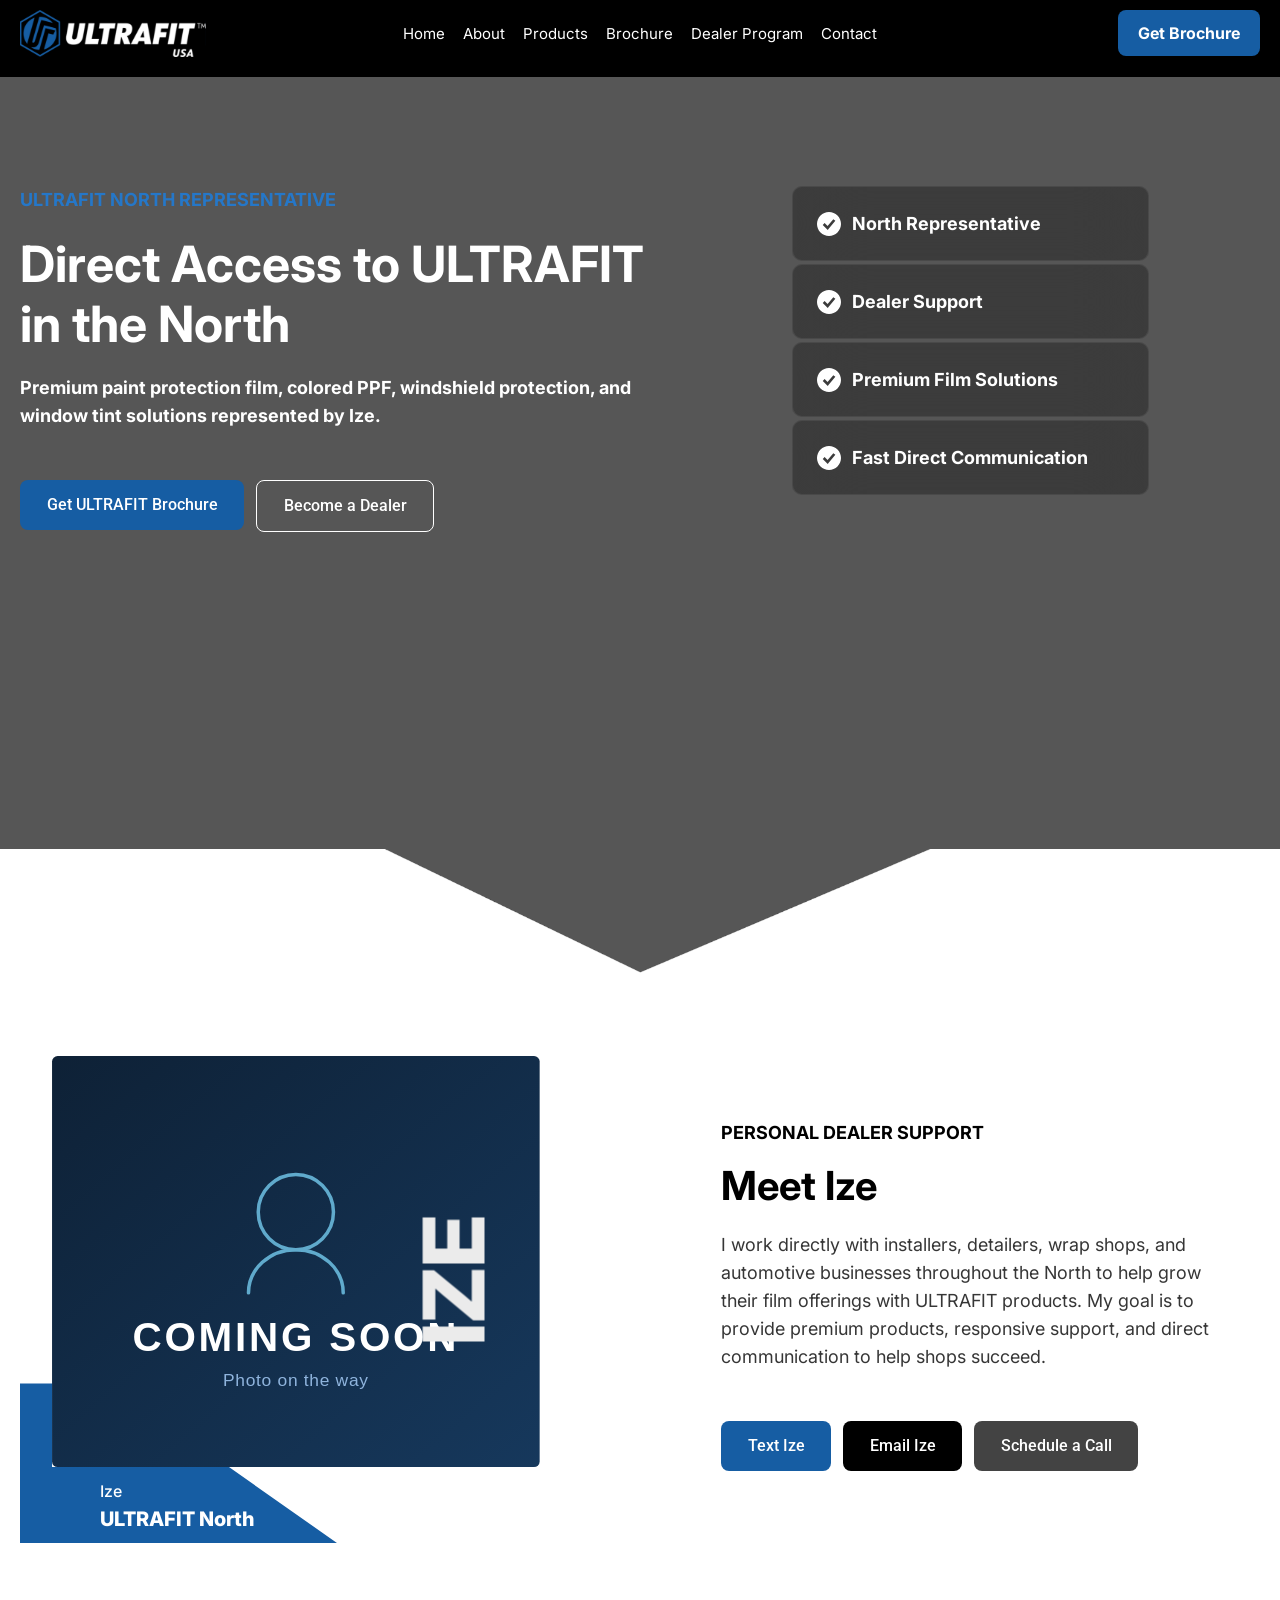
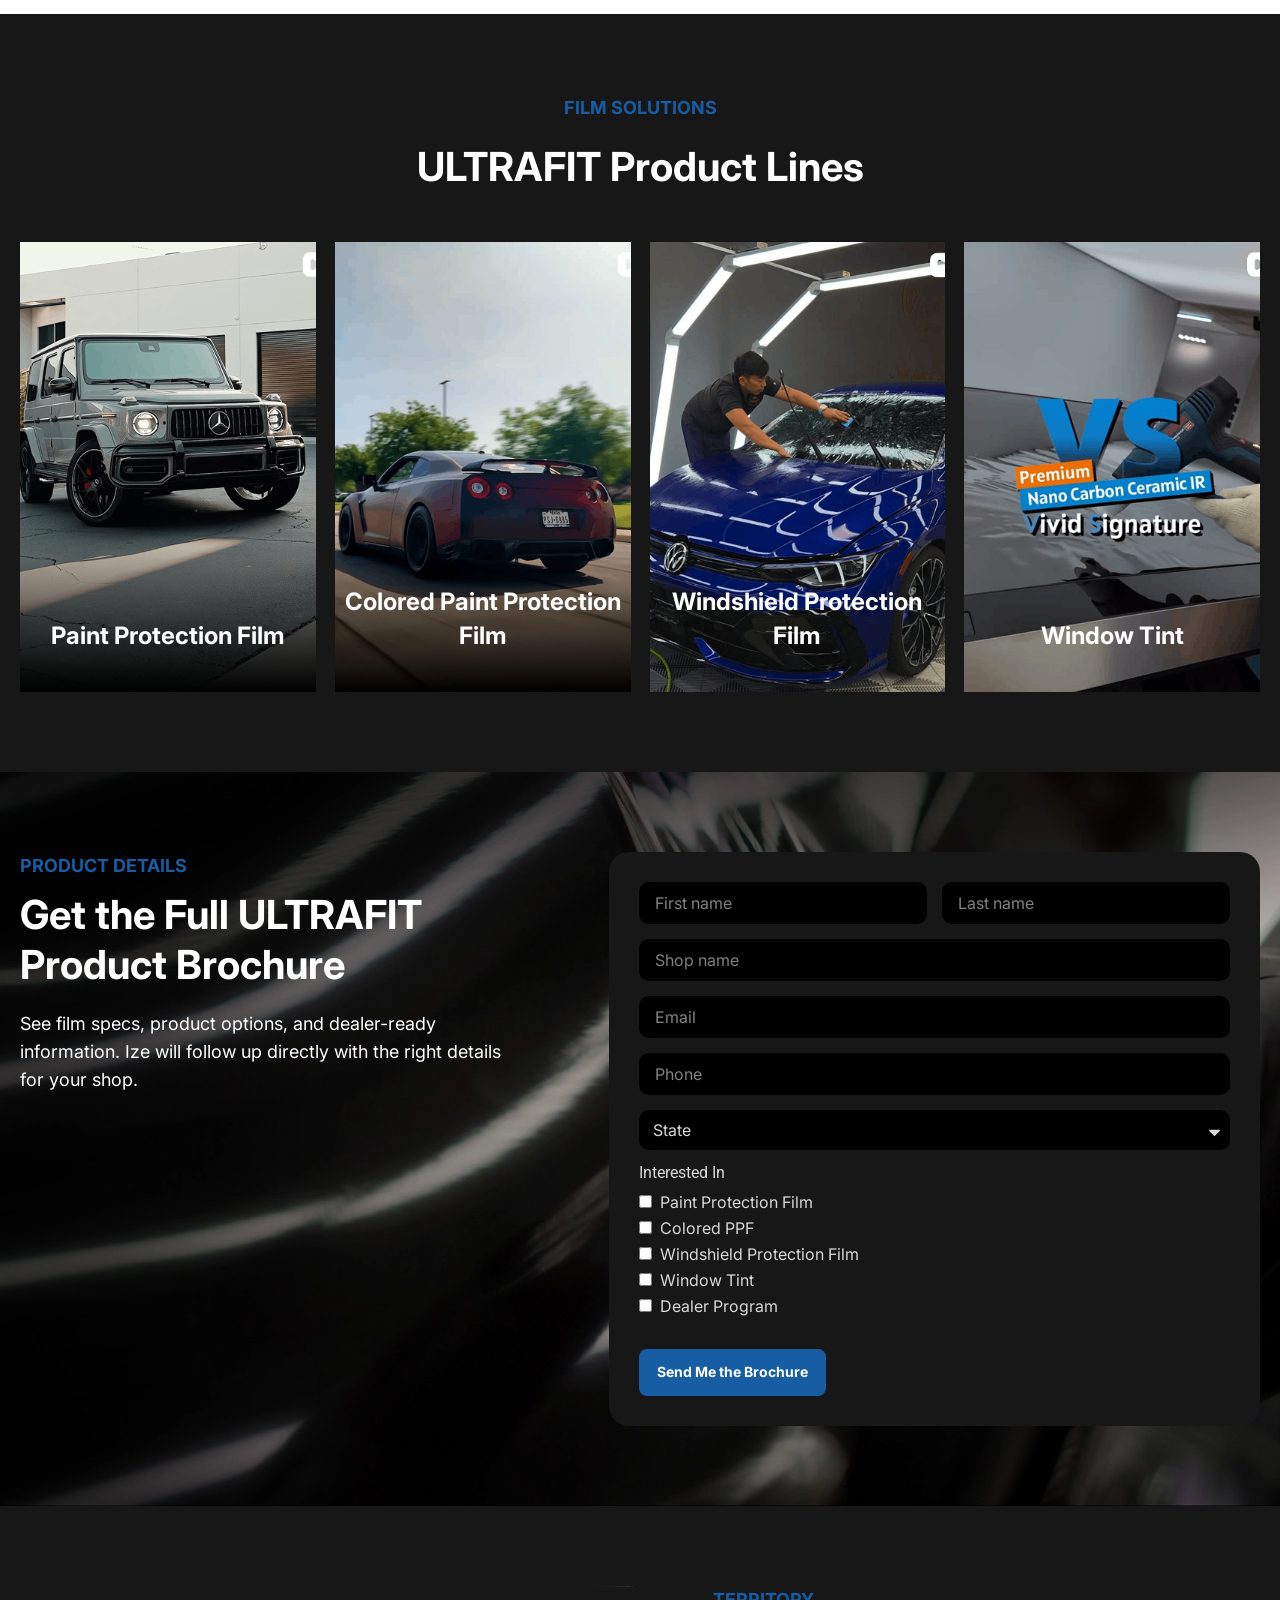
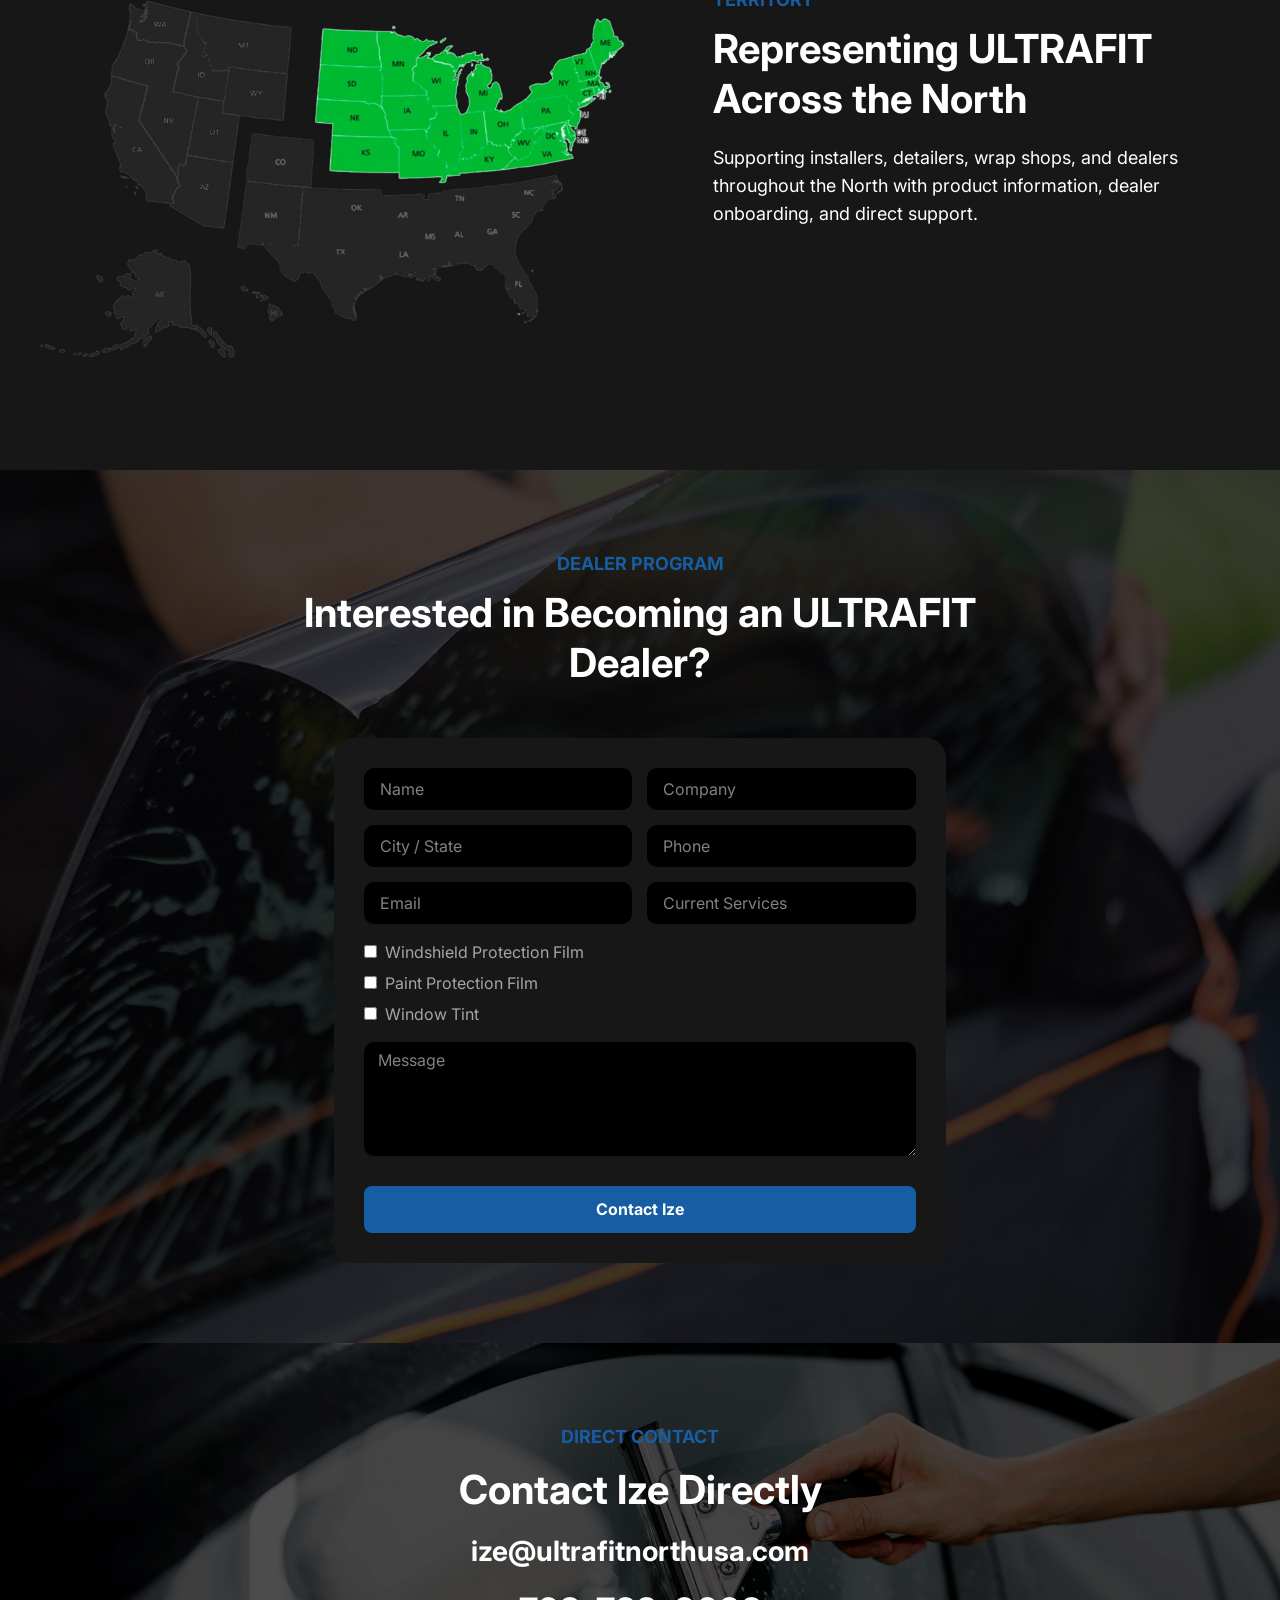
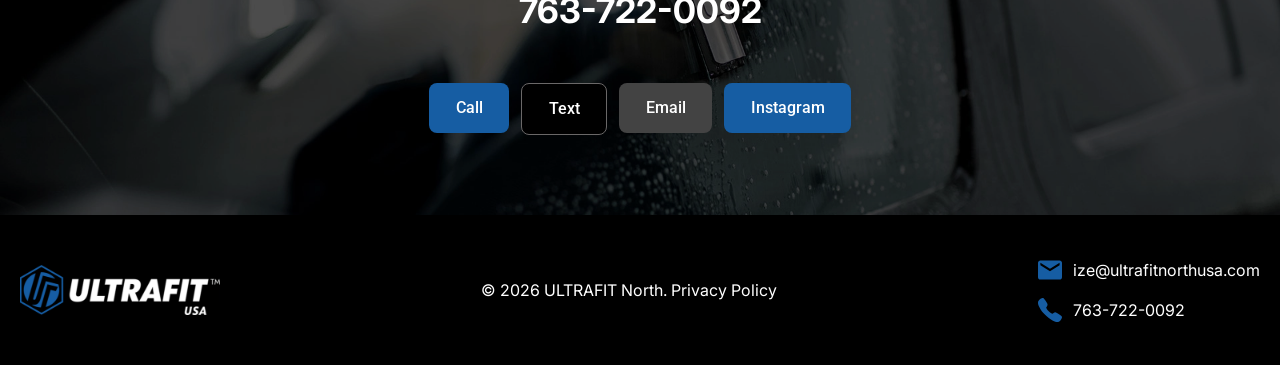
==== index.html @ 3b423439 "Add files via upload" ====
<!doctype html>
<html lang="en">
<head>
	<meta charset="UTF-8">
	<meta name="viewport" content="width=device-width, initial-scale=1">
	<link rel="profile" href="https://gmpg.org/xfn/11">
	<meta name='robots' content='index, follow, max-image-preview:large, max-snippet:-1, max-video-preview:-1' />

	<!-- This site is optimized with the Yoast SEO plugin v28.1 - https://yoast.com/product/yoast-seo-wordpress/ -->
	<title>ULTRAFIT North | PPF, Windshield Film &amp; Tint</title>
	<meta name="description" content="Contact Ize, ULTRAFIT North rep, for paint protection film, colored PPF, windshield protection, window tint, brochures, and dealer support." />
	<link rel="canonical" href="https://ultrafitize.com/" />
	<meta property="og:locale" content="en_US" />
	<meta property="og:type" content="website" />
	<meta property="og:title" content="ULTRAFIT North | PPF, Windshield Film &amp; Tint" />
	<meta property="og:description" content="Get direct ULTRAFIT product info, brochures, dealer support, and film solutions through Ize in the North." />
	<meta property="og:url" content="https://ultrafitize.com/" />
	<meta property="og:site_name" content="ULTRAFIT" />
	<meta property="article:modified_time" content="2026-06-26T10:10:35+00:00" />
	<meta property="og:image" content="wp-content/uploads/2026/05/ultrafit-usa-logo.svg" />
	<meta property="og:image:width" content="791" />
	<meta property="og:image:height" content="699" />
	<meta property="og:image:type" content="image/svg+xml" />
	<meta name="twitter:card" content="summary_large_image" />
	<script type="application/ld+json" class="yoast-schema-graph">{"@context":"https:\/\/schema.org","@graph":[{"@type":"WebPage","@id":"https:\/\/ultrafitize.com\/","url":"https:\/\/ultrafitize.com\/","name":"ULTRAFIT North | PPF, Windshield Film & Tint","isPartOf":{"@id":"https:\/\/ultrafitize.com\/#website"},"about":{"@id":"https:\/\/ultrafitize.com\/#organization"},"primaryImageOfPage":{"@id":"https:\/\/ultrafitize.com\/#primaryimage"},"image":{"@id":"https:\/\/ultrafitize.com\/#primaryimage"},"thumbnailUrl":"https:\/\/ultrafitize.com\/wp-content\/uploads\/2026\/05\/ultrafit-usa-logo.svg","datePublished":"2026-05-26T05:58:00+00:00","dateModified":"2026-06-26T10:10:35+00:00","description":"Contact Ize, ULTRAFIT North rep, for paint protection film, colored PPF, windshield protection, window tint, brochures, and dealer support.","breadcrumb":{"@id":"https:\/\/ultrafitize.com\/#breadcrumb"},"inLanguage":"en","potentialAction":[{"@type":"ReadAction","target":["https:\/\/ultrafitize.com\/"]}]},{"@type":"ImageObject","inLanguage":"en","@id":"https:\/\/ultrafitize.com\/#primaryimage","url":"https:\/\/ultrafitize.com\/wp-content\/uploads\/2026\/05\/ultrafit-usa-logo.svg","contentUrl":"https:\/\/ultrafitize.com\/wp-content\/uploads\/2026\/05\/ultrafit-usa-logo.svg","width":791,"height":699,"caption":"ULTRAFIT North"},{"@type":"BreadcrumbList","@id":"https:\/\/ultrafitize.com\/#breadcrumb","itemListElement":[{"@type":"ListItem","position":1,"name":"Home"}]},{"@type":"WebSite","@id":"https:\/\/ultrafitize.com\/#website","url":"https:\/\/ultrafitize.com\/","name":"ULTRAFIT","description":"","publisher":{"@id":"https:\/\/ultrafitize.com\/#organization"},"potentialAction":[{"@type":"SearchAction","target":{"@type":"EntryPoint","urlTemplate":"https:\/\/ultrafitize.com\/?s={search_term_string}"},"query-input":{"@type":"PropertyValueSpecification","valueRequired":true,"valueName":"search_term_string"}}],"inLanguage":"en"},{"@type":"Organization","@id":"https:\/\/ultrafitize.com\/#organization","name":"ULTRAFIT","url":"https:\/\/ultrafitize.com\/","logo":{"@type":"ImageObject","inLanguage":"en","@id":"https:\/\/ultrafitize.com\/#\/schema\/logo\/image\/","url":"https:\/\/ultrafitize.com\/wp-content\/uploads\/2026\/05\/ultrafit-usa-logo.svg","contentUrl":"https:\/\/ultrafitize.com\/wp-content\/uploads\/2026\/05\/ultrafit-usa-logo.svg","width":501,"height":126,"caption":"ULTRAFIT"},"image":{"@id":"https:\/\/ultrafitize.com\/#\/schema\/logo\/image\/"}}]}</script>
	<!-- / Yoast SEO plugin. -->






<style id="wp-img-auto-sizes-contain-inline-css">
img:is([sizes=auto i],[sizes^="auto," i]){contain-intrinsic-size:3000px 1500px}
/*# sourceURL=wp-img-auto-sizes-contain-inline-css */
</style>
<style id="wp-emoji-styles-inline-css">

	img.wp-smiley, img.emoji {
		display: inline !important;
		border: none !important;
		box-shadow: none !important;
		height: 1em !important;
		width: 1em !important;
		margin: 0 0.07em !important;
		vertical-align: -0.1em !important;
		background: none !important;
		padding: 0 !important;
	}
/*# sourceURL=wp-emoji-styles-inline-css */
</style>
<style id="global-styles-inline-css">
:root{--wp--preset--aspect-ratio--square: 1;--wp--preset--aspect-ratio--4-3: 4/3;--wp--preset--aspect-ratio--3-4: 3/4;--wp--preset--aspect-ratio--3-2: 3/2;--wp--preset--aspect-ratio--2-3: 2/3;--wp--preset--aspect-ratio--16-9: 16/9;--wp--preset--aspect-ratio--9-16: 9/16;--wp--preset--color--black: #000000;--wp--preset--color--cyan-bluish-gray: #abb8c3;--wp--preset--color--white: #ffffff;--wp--preset--color--pale-pink: #f78da7;--wp--preset--color--vivid-red: #cf2e2e;--wp--preset--color--luminous-vivid-orange: #ff6900;--wp--preset--color--luminous-vivid-amber: #fcb900;--wp--preset--color--light-green-cyan: #7bdcb5;--wp--preset--color--vivid-green-cyan: #00d084;--wp--preset--color--pale-cyan-blue: #8ed1fc;--wp--preset--color--vivid-cyan-blue: #0693e3;--wp--preset--color--vivid-purple: #9b51e0;--wp--preset--gradient--vivid-cyan-blue-to-vivid-purple: linear-gradient(135deg,rgb(6,147,227) 0%,rgb(155,81,224) 100%);--wp--preset--gradient--light-green-cyan-to-vivid-green-cyan: linear-gradient(135deg,rgb(122,220,180) 0%,rgb(0,208,130) 100%);--wp--preset--gradient--luminous-vivid-amber-to-luminous-vivid-orange: linear-gradient(135deg,rgb(252,185,0) 0%,rgb(255,105,0) 100%);--wp--preset--gradient--luminous-vivid-orange-to-vivid-red: linear-gradient(135deg,rgb(255,105,0) 0%,rgb(207,46,46) 100%);--wp--preset--gradient--very-light-gray-to-cyan-bluish-gray: linear-gradient(135deg,rgb(238,238,238) 0%,rgb(169,184,195) 100%);--wp--preset--gradient--cool-to-warm-spectrum: linear-gradient(135deg,rgb(74,234,220) 0%,rgb(151,120,209) 20%,rgb(207,42,186) 40%,rgb(238,44,130) 60%,rgb(251,105,98) 80%,rgb(254,248,76) 100%);--wp--preset--gradient--blush-light-purple: linear-gradient(135deg,rgb(255,206,236) 0%,rgb(152,150,240) 100%);--wp--preset--gradient--blush-bordeaux: linear-gradient(135deg,rgb(254,205,165) 0%,rgb(254,45,45) 50%,rgb(107,0,62) 100%);--wp--preset--gradient--luminous-dusk: linear-gradient(135deg,rgb(255,203,112) 0%,rgb(199,81,192) 50%,rgb(65,88,208) 100%);--wp--preset--gradient--pale-ocean: linear-gradient(135deg,rgb(255,245,203) 0%,rgb(182,227,212) 50%,rgb(51,167,181) 100%);--wp--preset--gradient--electric-grass: linear-gradient(135deg,rgb(202,248,128) 0%,rgb(113,206,126) 100%);--wp--preset--gradient--midnight: linear-gradient(135deg,rgb(2,3,129) 0%,rgb(40,116,252) 100%);--wp--preset--font-size--small: 13px;--wp--preset--font-size--medium: 20px;--wp--preset--font-size--large: 36px;--wp--preset--font-size--x-large: 42px;--wp--preset--spacing--20: 0.44rem;--wp--preset--spacing--30: 0.67rem;--wp--preset--spacing--40: 1rem;--wp--preset--spacing--50: 1.5rem;--wp--preset--spacing--60: 2.25rem;--wp--preset--spacing--70: 3.38rem;--wp--preset--spacing--80: 5.06rem;--wp--preset--shadow--natural: 6px 6px 9px rgba(0, 0, 0, 0.2);--wp--preset--shadow--deep: 12px 12px 50px rgba(0, 0, 0, 0.4);--wp--preset--shadow--sharp: 6px 6px 0px rgba(0, 0, 0, 0.2);--wp--preset--shadow--outlined: 6px 6px 0px -3px rgb(255, 255, 255), 6px 6px rgb(0, 0, 0);--wp--preset--shadow--crisp: 6px 6px 0px rgb(0, 0, 0);}:root { --wp--style--global--content-size: 800px;--wp--style--global--wide-size: 1200px; }:where(body) { margin: 0; }.wp-site-blocks > .alignleft { float: left; margin-right: 2em; }.wp-site-blocks > .alignright { float: right; margin-left: 2em; }.wp-site-blocks > .aligncenter { justify-content: center; margin-left: auto; margin-right: auto; }:where(.wp-site-blocks) > * { margin-block-start: 24px; margin-block-end: 0; }:where(.wp-site-blocks) > :first-child { margin-block-start: 0; }:where(.wp-site-blocks) > :last-child { margin-block-end: 0; }:root { --wp--style--block-gap: 24px; }:root :where(.is-layout-flow) > :first-child{margin-block-start: 0;}:root :where(.is-layout-flow) > :last-child{margin-block-end: 0;}:root :where(.is-layout-flow) > *{margin-block-start: 24px;margin-block-end: 0;}:root :where(.is-layout-constrained) > :first-child{margin-block-start: 0;}:root :where(.is-layout-constrained) > :last-child{margin-block-end: 0;}:root :where(.is-layout-constrained) > *{margin-block-start: 24px;margin-block-end: 0;}:root :where(.is-layout-flex){gap: 24px;}:root :where(.is-layout-grid){gap: 24px;}.is-layout-flow > .alignleft{float: left;margin-inline-start: 0;margin-inline-end: 2em;}.is-layout-flow > .alignright{float: right;margin-inline-start: 2em;margin-inline-end: 0;}.is-layout-flow > .aligncenter{margin-left: auto !important;margin-right: auto !important;}.is-layout-constrained > .alignleft{float: left;margin-inline-start: 0;margin-inline-end: 2em;}.is-layout-constrained > .alignright{float: right;margin-inline-start: 2em;margin-inline-end: 0;}.is-layout-constrained > .aligncenter{margin-left: auto !important;margin-right: auto !important;}.is-layout-constrained > :where(:not(.alignleft):not(.alignright):not(.alignfull)){max-width: var(--wp--style--global--content-size);margin-left: auto !important;margin-right: auto !important;}.is-layout-constrained > .alignwide{max-width: var(--wp--style--global--wide-size);}body .is-layout-flex{display: flex;}.is-layout-flex{flex-wrap: wrap;align-items: center;}.is-layout-flex > :is(*, div){margin: 0;}body .is-layout-grid{display: grid;}.is-layout-grid > :is(*, div){margin: 0;}body{padding-top: 0px;padding-right: 0px;padding-bottom: 0px;padding-left: 0px;}:root :where(.wp-element-button, .wp-block-button__link){background-color: #32373c;border-width: 0;color: #fff;font-family: inherit;font-size: inherit;font-style: inherit;font-weight: inherit;letter-spacing: inherit;line-height: inherit;padding-top: calc(0.667em + 2px);padding-right: calc(1.333em + 2px);padding-bottom: calc(0.667em + 2px);padding-left: calc(1.333em + 2px);text-decoration: none;text-transform: inherit;}.has-black-color{color: var(--wp--preset--color--black) !important;}.has-cyan-bluish-gray-color{color: var(--wp--preset--color--cyan-bluish-gray) !important;}.has-white-color{color: var(--wp--preset--color--white) !important;}.has-pale-pink-color{color: var(--wp--preset--color--pale-pink) !important;}.has-vivid-red-color{color: var(--wp--preset--color--vivid-red) !important;}.has-luminous-vivid-orange-color{color: var(--wp--preset--color--luminous-vivid-orange) !important;}.has-luminous-vivid-amber-color{color: var(--wp--preset--color--luminous-vivid-amber) !important;}.has-light-green-cyan-color{color: var(--wp--preset--color--light-green-cyan) !important;}.has-vivid-green-cyan-color{color: var(--wp--preset--color--vivid-green-cyan) !important;}.has-pale-cyan-blue-color{color: var(--wp--preset--color--pale-cyan-blue) !important;}.has-vivid-cyan-blue-color{color: var(--wp--preset--color--vivid-cyan-blue) !important;}.has-vivid-purple-color{color: var(--wp--preset--color--vivid-purple) !important;}.has-black-background-color{background-color: var(--wp--preset--color--black) !important;}.has-cyan-bluish-gray-background-color{background-color: var(--wp--preset--color--cyan-bluish-gray) !important;}.has-white-background-color{background-color: var(--wp--preset--color--white) !important;}.has-pale-pink-background-color{background-color: var(--wp--preset--color--pale-pink) !important;}.has-vivid-red-background-color{background-color: var(--wp--preset--color--vivid-red) !important;}.has-luminous-vivid-orange-background-color{background-color: var(--wp--preset--color--luminous-vivid-orange) !important;}.has-luminous-vivid-amber-background-color{background-color: var(--wp--preset--color--luminous-vivid-amber) !important;}.has-light-green-cyan-background-color{background-color: var(--wp--preset--color--light-green-cyan) !important;}.has-vivid-green-cyan-background-color{background-color: var(--wp--preset--color--vivid-green-cyan) !important;}.has-pale-cyan-blue-background-color{background-color: var(--wp--preset--color--pale-cyan-blue) !important;}.has-vivid-cyan-blue-background-color{background-color: var(--wp--preset--color--vivid-cyan-blue) !important;}.has-vivid-purple-background-color{background-color: var(--wp--preset--color--vivid-purple) !important;}.has-black-border-color{border-color: var(--wp--preset--color--black) !important;}.has-cyan-bluish-gray-border-color{border-color: var(--wp--preset--color--cyan-bluish-gray) !important;}.has-white-border-color{border-color: var(--wp--preset--color--white) !important;}.has-pale-pink-border-color{border-color: var(--wp--preset--color--pale-pink) !important;}.has-vivid-red-border-color{border-color: var(--wp--preset--color--vivid-red) !important;}.has-luminous-vivid-orange-border-color{border-color: var(--wp--preset--color--luminous-vivid-orange) !important;}.has-luminous-vivid-amber-border-color{border-color: var(--wp--preset--color--luminous-vivid-amber) !important;}.has-light-green-cyan-border-color{border-color: var(--wp--preset--color--light-green-cyan) !important;}.has-vivid-green-cyan-border-color{border-color: var(--wp--preset--color--vivid-green-cyan) !important;}.has-pale-cyan-blue-border-color{border-color: var(--wp--preset--color--pale-cyan-blue) !important;}.has-vivid-cyan-blue-border-color{border-color: var(--wp--preset--color--vivid-cyan-blue) !important;}.has-vivid-purple-border-color{border-color: var(--wp--preset--color--vivid-purple) !important;}.has-vivid-cyan-blue-to-vivid-purple-gradient-background{background: var(--wp--preset--gradient--vivid-cyan-blue-to-vivid-purple) !important;}.has-light-green-cyan-to-vivid-green-cyan-gradient-background{background: var(--wp--preset--gradient--light-green-cyan-to-vivid-green-cyan) !important;}.has-luminous-vivid-amber-to-luminous-vivid-orange-gradient-background{background: var(--wp--preset--gradient--luminous-vivid-amber-to-luminous-vivid-orange) !important;}.has-luminous-vivid-orange-to-vivid-red-gradient-background{background: var(--wp--preset--gradient--luminous-vivid-orange-to-vivid-red) !important;}.has-very-light-gray-to-cyan-bluish-gray-gradient-background{background: var(--wp--preset--gradient--very-light-gray-to-cyan-bluish-gray) !important;}.has-cool-to-warm-spectrum-gradient-background{background: var(--wp--preset--gradient--cool-to-warm-spectrum) !important;}.has-blush-light-purple-gradient-background{background: var(--wp--preset--gradient--blush-light-purple) !important;}.has-blush-bordeaux-gradient-background{background: var(--wp--preset--gradient--blush-bordeaux) !important;}.has-luminous-dusk-gradient-background{background: var(--wp--preset--gradient--luminous-dusk) !important;}.has-pale-ocean-gradient-background{background: var(--wp--preset--gradient--pale-ocean) !important;}.has-electric-grass-gradient-background{background: var(--wp--preset--gradient--electric-grass) !important;}.has-midnight-gradient-background{background: var(--wp--preset--gradient--midnight) !important;}.has-small-font-size{font-size: var(--wp--preset--font-size--small) !important;}.has-medium-font-size{font-size: var(--wp--preset--font-size--medium) !important;}.has-large-font-size{font-size: var(--wp--preset--font-size--large) !important;}.has-x-large-font-size{font-size: var(--wp--preset--font-size--x-large) !important;}
:root :where(.wp-block-icon svg){width: 24px;}
:root :where(.wp-block-pullquote){font-size: 1.5em;line-height: 1.6;}
/*# sourceURL=global-styles-inline-css */
</style>
<link rel='stylesheet' id='hello-elementor-css' href='wp-content/themes/hello-elementor/assets/css/reset.css' media='all' />
<link rel='stylesheet' id='hello-elementor-theme-style-css' href='wp-content/themes/hello-elementor/assets/css/theme.css' media='all' />
<link rel='stylesheet' id='hello-elementor-header-footer-css' href='wp-content/themes/hello-elementor/assets/css/header-footer.css' media='all' />
<link rel='stylesheet' id='chld_thm_cfg_child-css' href='wp-content/themes/hello-elementor-child/style.css' media='all' />
<link rel='stylesheet' id='elementor-frontend-css' href='wp-content/uploads/elementor/css/custom-frontend.min.css' media='all' />
<style id="elementor-frontend-inline-css">
.e-heading-base a, .e-paragraph-base a { all: unset; cursor: pointer; }form[data-element_type="e-form"].form-state-success [data-element_type="e-form-success-message"],form[data-element_type="e-form"].form-state-error [data-element_type="e-form-error-message"]{ display: block; }
/*# sourceURL=elementor-frontend-inline-css */
</style>
<link rel='stylesheet' id='elementor-post-6-css' href='wp-content/uploads/elementor/css/post-6.css' media='all' />
<link rel='stylesheet' id='widget-image-css' href='wp-content/plugins/elementor/assets/css/widget-image.min.css' media='all' />
<link rel='stylesheet' id='widget-nav-menu-css' href='wp-content/uploads/elementor/css/custom-pro-widget-nav-menu.min.css' media='all' />
<link rel='stylesheet' id='e-sticky-css' href='wp-content/plugins/elementor-pro/assets/css/modules/sticky.min.css' media='all' />
<link rel='stylesheet' id='widget-icon-list-css' href='wp-content/uploads/elementor/css/custom-widget-icon-list.min.css' media='all' />
<link rel='stylesheet' id='widget-heading-css' href='wp-content/plugins/elementor/assets/css/widget-heading.min.css' media='all' />
<link rel='stylesheet' id='widget-icon-box-css' href='wp-content/uploads/elementor/css/custom-widget-icon-box.min.css' media='all' />
<link rel='stylesheet' id='e-animation-float-css' href='wp-content/plugins/elementor/assets/lib/animations/styles/e-animation-float.min.css' media='all' />
<link rel='stylesheet' id='widget-form-css' href='wp-content/plugins/elementor-pro/assets/css/widget-form.min.css' media='all' />
<link rel='stylesheet' id='elementor-post-34-css' href='wp-content/uploads/elementor/css/post-34.css' media='all' />
<link rel='stylesheet' id='base-desktop-css' href='wp-content/uploads/elementor/css/base-desktop.css' media='all' />
<link rel='stylesheet' id='base-mobile-css' href='wp-content/uploads/elementor/css/base-mobile.css' media='(max-width:767px)' />
<link rel='stylesheet' id='elementor-post-10-css' href='wp-content/uploads/elementor/css/post-10.css' media='all' />
<link rel='stylesheet' id='elementor-post-111-css' href='wp-content/uploads/elementor/css/post-111.css' media='all' />
<link rel='stylesheet' id='elementor-gf-roboto-css' href='https://fonts.googleapis.com/css?family=Roboto:100,100italic,200,200italic,300,300italic,400,400italic,500,500italic,600,600italic,700,700italic,800,800italic,900,900italic&#038;display=swap' media='all' />
<link rel='stylesheet' id='elementor-gf-robotoslab-css' href='https://fonts.googleapis.com/css?family=Roboto+Slab:100,100italic,200,200italic,300,300italic,400,400italic,500,500italic,600,600italic,700,700italic,800,800italic,900,900italic&#038;display=swap' media='all' />
<link rel='stylesheet' id='elementor-gf-inter-css' href='https://fonts.googleapis.com/css?family=Inter:100,100italic,200,200italic,300,300italic,400,400italic,500,500italic,600,600italic,700,700italic,800,800italic,900,900italic&#038;display=swap' media='all' />
<script id="jquery-core-js" src="wp-includes/js/jquery/jquery.min.js"></script>
<script id="jquery-migrate-js" src="wp-includes/js/jquery/jquery-migrate.min.js"></script>




			<style>
				.e-con.e-parent:nth-of-type(n+4):not(.e-lazyloaded):not(.e-no-lazyload),
				.e-con.e-parent:nth-of-type(n+4):not(.e-lazyloaded):not(.e-no-lazyload) * {
					background-image: none !important;
				}
				@media screen and (max-height: 1024px) {
					.e-con.e-parent:nth-of-type(n+3):not(.e-lazyloaded):not(.e-no-lazyload),
					.e-con.e-parent:nth-of-type(n+3):not(.e-lazyloaded):not(.e-no-lazyload) * {
						background-image: none !important;
					}
				}
				@media screen and (max-height: 640px) {
					.e-con.e-parent:nth-of-type(n+2):not(.e-lazyloaded):not(.e-no-lazyload),
					.e-con.e-parent:nth-of-type(n+2):not(.e-lazyloaded):not(.e-no-lazyload) * {
						background-image: none !important;
					}
				}
			</style>
			<link rel="icon" href="wp-content/uploads/2026/05/ultrafir-site-icon.svg" sizes="32x32" />
<link rel="icon" href="wp-content/uploads/2026/05/ultrafir-site-icon.svg" sizes="192x192" />
<link rel="apple-touch-icon" href="wp-content/uploads/2026/05/ultrafir-site-icon.svg" />
<meta name="msapplication-TileImage" content="wp-content/uploads/2026/05/ultrafir-site-icon.svg" />
<style id="wp-custom-css">
.container-pad{
	padding-right: 20px !important;
	padding-left: 20px !important;
}
span.elementor-field-option {
    display: flex;
    align-items: center;
    gap: 8px;
}
/* Home */

.elementor-field-group-other_state{
    display:none;
}

.intrested-form .elementor-field-subgroup {
    gap: 5px;
}

.head-card {
    backdrop-filter: blur(34px);
}

.main-card .second-card{
    opacity: 0;
    visibility: hidden;
    max-height: 0;
    overflow: hidden;
    transition: all 0.4s ease;
}

.main-card:hover .second-card{
    opacity: 1;
    visibility: visible;
    max-height: 300px;
}

/* .vertical-text{
    position: absolute;
    right: -70px;
    top: 50%;
    transform: translateY(-50%) rotate(90deg);
    white-space: nowrap;
    line-height: 1;
} */

.product-form .elementor-field-group.elementor-column.elementor-field-type-submit.elementor-col-33.e-form__buttons {
    padding-top: 15px !important;
}

.intrested-form .elementor-field-group.elementor-column.elementor-field-type-submit.elementor-col-100.e-form__buttons {
    padding-top: 15px;
}

.intrested-form .elementor-form .elementor-field:focus{
    color: #d8d8d8 !important;
}

.product-form .elementor-form .elementor-field:focus{
    color: #d8d8d8 !important;
}

.product-form .elementor-form .elementor-field{
    color: #d8d8d8 !important;
}

.product-form .elementor-form .elementor-field:not(:placeholder-shown){
    color: #d8d8d8 !important;
}

.intrested-form .elementor-form .elementor-field{
    color: #d8d8d8 !important;
}

.intrested-form .elementor-form .elementor-field:not(:placeholder-shown){
    color: #d8d8d8 !important;
}
</style>
</head>
<body class="home wp-singular page-template-default page page-id-34 wp-custom-logo wp-embed-responsive wp-theme-hello-elementor wp-child-theme-hello-elementor-child hello-elementor-default elementor-default elementor-template-full-width elementor-kit-6 elementor-page elementor-page-34">


<a class="skip-link screen-reader-text" href="#content">Skip to content</a>

		<header data-elementor-type="header" data-elementor-id="10" class="elementor elementor-10 elementor-location-header" data-elementor-post-type="elementor_library">
			<div class="elementor-element elementor-element-3b15db7 container-pad e-flex e-con-boxed e-con e-parent" data-id="3b15db7" data-element_type="container" data-e-type="container" data-settings="{&quot;background_background&quot;:&quot;classic&quot;,&quot;sticky&quot;:&quot;top&quot;,&quot;sticky_on&quot;:[&quot;desktop&quot;,&quot;laptop&quot;,&quot;tablet&quot;,&quot;mobile&quot;],&quot;sticky_offset&quot;:0,&quot;sticky_effects_offset&quot;:0,&quot;sticky_anchor_link_offset&quot;:0}">
					<div class="e-con-inner">
		<div class="elementor-element elementor-element-b5f16ae e-con-full e-flex e-con e-child" data-id="b5f16ae" data-element_type="container" data-e-type="container">
		<div class="elementor-element elementor-element-3f15a6e e-con-full e-flex e-con e-child" data-id="3f15a6e" data-element_type="container" data-e-type="container">
				<div class="elementor-element elementor-element-b5423e0 elementor-widget elementor-widget-theme-site-logo elementor-widget-image" data-id="b5423e0" data-element_type="widget" data-e-type="widget" data-widget_type="theme-site-logo.default">
											<a href="https://ultrafitize.com">
			<img fetchpriority="high" width="501" height="126" src="wp-content/uploads/2026/05/ultrafit-usa-logo.svg" class="attachment-full size-full wp-image-479" alt="ultrafit-usa-logo" />				</a>
											</div>
				</div>
		<div class="elementor-element elementor-element-ca1bc30 e-con-full e-flex e-con e-child" data-id="ca1bc30" data-element_type="container" data-e-type="container">
				<div class="elementor-element elementor-element-e2b656e elementor-nav-menu--stretch elementor-nav-menu__align-center elementor-nav-menu--dropdown-tablet elementor-nav-menu__text-align-aside elementor-nav-menu--toggle elementor-nav-menu--burger elementor-widget elementor-widget-nav-menu" data-id="e2b656e" data-element_type="widget" data-e-type="widget" data-settings="{&quot;full_width&quot;:&quot;stretch&quot;,&quot;layout&quot;:&quot;horizontal&quot;,&quot;submenu_icon&quot;:{&quot;value&quot;:&quot;&lt;svg aria-hidden=\&quot;true\&quot; class=\&quot;e-font-icon-svg e-fas-caret-down\&quot; viewBox=\&quot;0 0 320 512\&quot; xmlns=\&quot;http:\/\/www.w3.org\/2000\/svg\&quot;&gt;&lt;path d=\&quot;M31.3 192h257.3c17.8 0 26.7 21.5 14.1 34.1L174.1 354.8c-7.8 7.8-20.5 7.8-28.3 0L17.2 226.1C4.6 213.5 13.5 192 31.3 192z\&quot;&gt;&lt;\/path&gt;&lt;\/svg&gt;&quot;,&quot;library&quot;:&quot;fa-solid&quot;},&quot;toggle&quot;:&quot;burger&quot;}" data-widget_type="nav-menu.default">
								<nav aria-label="Menu" class="elementor-nav-menu--main elementor-nav-menu__container elementor-nav-menu--layout-horizontal e--pointer-underline e--animation-fade">
				<ul id="menu-1-e2b656e" class="elementor-nav-menu"><li class="menu-item menu-item-type-post_type menu-item-object-page menu-item-home current-menu-item page_item page-item-34 current_page_item menu-item-55"><a href="https://ultrafitize.com/" aria-current="page" class="elementor-item elementor-item-active">Home</a></li>
<li class="menu-item menu-item-type-custom menu-item-object-custom menu-item-387"><a href="#Meet-Ize" class="elementor-item elementor-item-anchor">About</a></li>
<li class="menu-item menu-item-type-custom menu-item-object-custom menu-item-388"><a href="#ULTRAFIT-Product" class="elementor-item elementor-item-anchor">Products</a></li>
<li class="menu-item menu-item-type-custom menu-item-object-custom menu-item-389"><a href="#Product-Details" class="elementor-item elementor-item-anchor">Brochure</a></li>
<li class="menu-item menu-item-type-custom menu-item-object-custom menu-item-391"><a href="#Dealer-Program" class="elementor-item elementor-item-anchor">Dealer Program</a></li>
<li class="menu-item menu-item-type-custom menu-item-object-custom menu-item-392"><a href="#Direct-Contact" class="elementor-item elementor-item-anchor">Contact</a></li>
</ul>			</nav>
					<div class="elementor-menu-toggle" role="button" tabindex="0" aria-label="Menu Toggle" aria-expanded="false">
			<svg aria-hidden="true" role="presentation" class="elementor-menu-toggle__icon--open e-font-icon-svg e-eicon-menu-bar" viewBox="0 0 1000 1000" xmlns="http://www.w3.org/2000/svg"><path d="M104 333H896C929 333 958 304 958 271S929 208 896 208H104C71 208 42 237 42 271S71 333 104 333ZM104 583H896C929 583 958 554 958 521S929 458 896 458H104C71 458 42 487 42 521S71 583 104 583ZM104 833H896C929 833 958 804 958 771S929 708 896 708H104C71 708 42 737 42 771S71 833 104 833Z"></path></svg><svg aria-hidden="true" role="presentation" class="elementor-menu-toggle__icon--close e-font-icon-svg e-eicon-close" viewBox="0 0 1000 1000" xmlns="http://www.w3.org/2000/svg"><path d="M742 167L500 408 258 167C246 154 233 150 217 150 196 150 179 158 167 167 154 179 150 196 150 212 150 229 154 242 171 254L408 500 167 742C138 771 138 800 167 829 196 858 225 858 254 829L496 587 738 829C750 842 767 846 783 846 800 846 817 842 829 829 842 817 846 804 846 783 846 767 842 750 829 737L588 500 833 258C863 229 863 200 833 171 804 137 775 137 742 167Z"></path></svg>		</div>
					<nav class="elementor-nav-menu--dropdown elementor-nav-menu__container" aria-hidden="true">
				<ul id="menu-2-e2b656e" class="elementor-nav-menu"><li class="menu-item menu-item-type-post_type menu-item-object-page menu-item-home current-menu-item page_item page-item-34 current_page_item menu-item-55"><a href="https://ultrafitize.com/" aria-current="page" class="elementor-item elementor-item-active" tabindex="-1">Home</a></li>
<li class="menu-item menu-item-type-custom menu-item-object-custom menu-item-387"><a href="#Meet-Ize" class="elementor-item elementor-item-anchor" tabindex="-1">About</a></li>
<li class="menu-item menu-item-type-custom menu-item-object-custom menu-item-388"><a href="#ULTRAFIT-Product" class="elementor-item elementor-item-anchor" tabindex="-1">Products</a></li>
<li class="menu-item menu-item-type-custom menu-item-object-custom menu-item-389"><a href="#Product-Details" class="elementor-item elementor-item-anchor" tabindex="-1">Brochure</a></li>
<li class="menu-item menu-item-type-custom menu-item-object-custom menu-item-391"><a href="#Dealer-Program" class="elementor-item elementor-item-anchor" tabindex="-1">Dealer Program</a></li>
<li class="menu-item menu-item-type-custom menu-item-object-custom menu-item-392"><a href="#Direct-Contact" class="elementor-item elementor-item-anchor" tabindex="-1">Contact</a></li>
</ul>			</nav>
						</div>
				</div>
		<div class="elementor-element elementor-element-9e1d1d8 e-con-full elementor-hidden-mobile e-flex e-con e-child" data-id="9e1d1d8" data-element_type="container" data-e-type="container">
				<div class="elementor-element elementor-element-d9da2c1 elementor-laptop-align-right e-transform elementor-widget elementor-widget-button" data-id="d9da2c1" data-element_type="widget" data-e-type="widget" data-settings="{&quot;_transform_translateY_effect_hover&quot;:{&quot;unit&quot;:&quot;px&quot;,&quot;size&quot;:-3,&quot;sizes&quot;:[]},&quot;_transform_translateY_effect_hover_laptop&quot;:{&quot;unit&quot;:&quot;px&quot;,&quot;size&quot;:-2,&quot;sizes&quot;:[]},&quot;_transform_translateX_effect_hover&quot;:{&quot;unit&quot;:&quot;px&quot;,&quot;size&quot;:&quot;&quot;,&quot;sizes&quot;:[]},&quot;_transform_translateX_effect_hover_laptop&quot;:{&quot;unit&quot;:&quot;px&quot;,&quot;size&quot;:&quot;&quot;,&quot;sizes&quot;:[]},&quot;_transform_translateX_effect_hover_tablet&quot;:{&quot;unit&quot;:&quot;px&quot;,&quot;size&quot;:&quot;&quot;,&quot;sizes&quot;:[]},&quot;_transform_translateX_effect_hover_mobile&quot;:{&quot;unit&quot;:&quot;px&quot;,&quot;size&quot;:&quot;&quot;,&quot;sizes&quot;:[]},&quot;_transform_translateY_effect_hover_tablet&quot;:{&quot;unit&quot;:&quot;px&quot;,&quot;size&quot;:&quot;&quot;,&quot;sizes&quot;:[]},&quot;_transform_translateY_effect_hover_mobile&quot;:{&quot;unit&quot;:&quot;px&quot;,&quot;size&quot;:&quot;&quot;,&quot;sizes&quot;:[]}}" data-widget_type="button.default">
										<a class="elementor-button elementor-button-link elementor-size-sm" href="#Product-Details">
						<span class="elementor-button-content-wrapper">
									<span class="elementor-button-text">Get Brochure</span>
					</span>
					</a>
								</div>
				</div>
				</div>
					</div>
				</div>
				</header>
				<div data-elementor-type="wp-page" data-elementor-id="34" class="elementor elementor-34" data-elementor-post-type="page">
				<main class="elementor-element elementor-element-ed1498c container-pad head-banner e-flex e-con-boxed e-con e-parent" data-id="ed1498c" data-element_type="container" data-e-type="container" data-settings="{&quot;background_background&quot;:&quot;video&quot;,&quot;background_video_link&quot;:&quot;https:\/\/youtu.be\/uFqb7K9GJH8?si=S3KDw8yKUo_vW3Y7&quot;,&quot;background_video_start&quot;:0,&quot;background_video_end&quot;:530,&quot;background_play_on_mobile&quot;:&quot;yes&quot;}">
					<div class="e-con-inner">
		<div class="elementor-background-video-container">
							<div class="elementor-background-video-embed" role="presentation"></div>
						</div><div class="elementor-element elementor-element-b7abc4d e-con-full e-flex e-con e-child" data-id="b7abc4d" data-element_type="container" data-e-type="container">
				<div class="elementor-element elementor-element-1fee8d5 elementor-widget elementor-widget-heading" data-id="1fee8d5" data-element_type="widget" data-e-type="widget" data-widget_type="heading.default">
					<p class="elementor-heading-title elementor-size-default">ULTRAFIT North Representative</p>				</div>
				<div class="elementor-element elementor-element-0c57a07 elementor-widget-tablet__width-initial elementor-widget elementor-widget-heading" data-id="0c57a07" data-element_type="widget" data-e-type="widget" data-widget_type="heading.default">
					<h1 class="elementor-heading-title elementor-size-default">Direct Access to ULTRAFIT in the North</h1>				</div>
				<div class="elementor-element elementor-element-15b7da8 elementor-widget__width-initial elementor-widget elementor-widget-text-editor" data-id="15b7da8" data-element_type="widget" data-e-type="widget" data-widget_type="text-editor.default">
									<p>Premium paint protection film, colored PPF, windshield protection, and window tint solutions represented by Ize.</p>								</div>
		<div class="elementor-element elementor-element-de33e77 e-con-full e-flex e-con e-child" data-id="de33e77" data-element_type="container" data-e-type="container">
				<div class="elementor-element elementor-element-155affb e-transform elementor-widget elementor-widget-button" data-id="155affb" data-element_type="widget" data-e-type="widget" data-settings="{&quot;_transform_translateY_effect_hover&quot;:{&quot;unit&quot;:&quot;px&quot;,&quot;size&quot;:-2,&quot;sizes&quot;:[]},&quot;_transform_translateX_effect_hover&quot;:{&quot;unit&quot;:&quot;px&quot;,&quot;size&quot;:&quot;&quot;,&quot;sizes&quot;:[]},&quot;_transform_translateX_effect_hover_laptop&quot;:{&quot;unit&quot;:&quot;px&quot;,&quot;size&quot;:&quot;&quot;,&quot;sizes&quot;:[]},&quot;_transform_translateX_effect_hover_tablet&quot;:{&quot;unit&quot;:&quot;px&quot;,&quot;size&quot;:&quot;&quot;,&quot;sizes&quot;:[]},&quot;_transform_translateX_effect_hover_mobile&quot;:{&quot;unit&quot;:&quot;px&quot;,&quot;size&quot;:&quot;&quot;,&quot;sizes&quot;:[]},&quot;_transform_translateY_effect_hover_laptop&quot;:{&quot;unit&quot;:&quot;px&quot;,&quot;size&quot;:&quot;&quot;,&quot;sizes&quot;:[]},&quot;_transform_translateY_effect_hover_tablet&quot;:{&quot;unit&quot;:&quot;px&quot;,&quot;size&quot;:&quot;&quot;,&quot;sizes&quot;:[]},&quot;_transform_translateY_effect_hover_mobile&quot;:{&quot;unit&quot;:&quot;px&quot;,&quot;size&quot;:&quot;&quot;,&quot;sizes&quot;:[]}}" data-widget_type="button.default">
										<a class="elementor-button elementor-button-link elementor-size-sm" href="#Product-Details">
						<span class="elementor-button-content-wrapper">
									<span class="elementor-button-text">Get ULTRAFIT Brochure</span>
					</span>
					</a>
								</div>
				<div class="elementor-element elementor-element-7fa5e65 e-transform elementor-widget elementor-widget-button" data-id="7fa5e65" data-element_type="widget" data-e-type="widget" data-settings="{&quot;_transform_translateY_effect_hover&quot;:{&quot;unit&quot;:&quot;px&quot;,&quot;size&quot;:-2,&quot;sizes&quot;:[]},&quot;_transform_translateX_effect_hover&quot;:{&quot;unit&quot;:&quot;px&quot;,&quot;size&quot;:&quot;&quot;,&quot;sizes&quot;:[]},&quot;_transform_translateX_effect_hover_laptop&quot;:{&quot;unit&quot;:&quot;px&quot;,&quot;size&quot;:&quot;&quot;,&quot;sizes&quot;:[]},&quot;_transform_translateX_effect_hover_tablet&quot;:{&quot;unit&quot;:&quot;px&quot;,&quot;size&quot;:&quot;&quot;,&quot;sizes&quot;:[]},&quot;_transform_translateX_effect_hover_mobile&quot;:{&quot;unit&quot;:&quot;px&quot;,&quot;size&quot;:&quot;&quot;,&quot;sizes&quot;:[]},&quot;_transform_translateY_effect_hover_laptop&quot;:{&quot;unit&quot;:&quot;px&quot;,&quot;size&quot;:&quot;&quot;,&quot;sizes&quot;:[]},&quot;_transform_translateY_effect_hover_tablet&quot;:{&quot;unit&quot;:&quot;px&quot;,&quot;size&quot;:&quot;&quot;,&quot;sizes&quot;:[]},&quot;_transform_translateY_effect_hover_mobile&quot;:{&quot;unit&quot;:&quot;px&quot;,&quot;size&quot;:&quot;&quot;,&quot;sizes&quot;:[]}}" data-widget_type="button.default">
										<a class="elementor-button elementor-button-link elementor-size-sm" href="#Dealer-Program">
						<span class="elementor-button-content-wrapper">
									<span class="elementor-button-text">Become a Dealer</span>
					</span>
					</a>
								</div>
				</div>
				</div>
		<div class="elementor-element elementor-element-6519023 e-con-full e-flex e-con e-child" data-id="6519023" data-element_type="container" data-e-type="container">
		<div class="elementor-element elementor-element-e5d5c27 e-con-full e-flex e-con e-child" data-id="e5d5c27" data-element_type="container" data-e-type="container">
		<div class="elementor-element elementor-element-8d432cc e-con-full head-card e-flex e-con e-child" data-id="8d432cc" data-element_type="container" data-e-type="container" data-settings="{&quot;background_background&quot;:&quot;classic&quot;}">
				<div class="elementor-element elementor-element-d181c76 elementor-icon-list--layout-traditional elementor-list-item-link-full_width elementor-widget elementor-widget-icon-list" data-id="d181c76" data-element_type="widget" data-e-type="widget" data-widget_type="icon-list.default">
							<ul class="elementor-icon-list-items">
							<li class="elementor-icon-list-item">
											<span class="elementor-icon-list-icon">
							<svg xmlns="http://www.w3.org/2000/svg" width="18" height="18" viewBox="0 0 18 18" fill="none"><path fill-rule="evenodd" clip-rule="evenodd" d="M9 18C10.1819 18 11.3522 17.7672 12.4442 17.3149C13.5361 16.8626 14.5282 16.1997 15.364 15.364C16.1997 14.5282 16.8626 13.5361 17.3149 12.4442C17.7672 11.3522 18 10.1819 18 9C18 7.8181 17.7672 6.64778 17.3149 5.55585C16.8626 4.46392 16.1997 3.47177 15.364 2.63604C14.5282 1.80031 13.5361 1.13738 12.4442 0.685084C11.3522 0.232792 10.1819 -1.76116e-08 9 0C6.61305 3.55683e-08 4.32387 0.948211 2.63604 2.63604C0.948212 4.32387 0 6.61305 0 9C0 11.3869 0.948212 13.6761 2.63604 15.364C4.32387 17.0518 6.61305 18 9 18ZM8.768 12.64L13.768 6.64L12.232 5.36L7.932 10.519L5.707 8.293L4.293 9.707L7.293 12.707L8.067 13.481L8.768 12.64Z" fill="white"></path></svg>						</span>
										<span class="elementor-icon-list-text">North Representative</span>
									</li>
						</ul>
						</div>
				</div>
		<div class="elementor-element elementor-element-a81ddbf e-con-full head-card e-flex e-con e-child" data-id="a81ddbf" data-element_type="container" data-e-type="container" data-settings="{&quot;background_background&quot;:&quot;classic&quot;}">
				<div class="elementor-element elementor-element-b501d11 elementor-icon-list--layout-traditional elementor-list-item-link-full_width elementor-widget elementor-widget-icon-list" data-id="b501d11" data-element_type="widget" data-e-type="widget" data-widget_type="icon-list.default">
							<ul class="elementor-icon-list-items">
							<li class="elementor-icon-list-item">
											<span class="elementor-icon-list-icon">
							<svg xmlns="http://www.w3.org/2000/svg" width="18" height="18" viewBox="0 0 18 18" fill="none"><path fill-rule="evenodd" clip-rule="evenodd" d="M9 18C10.1819 18 11.3522 17.7672 12.4442 17.3149C13.5361 16.8626 14.5282 16.1997 15.364 15.364C16.1997 14.5282 16.8626 13.5361 17.3149 12.4442C17.7672 11.3522 18 10.1819 18 9C18 7.8181 17.7672 6.64778 17.3149 5.55585C16.8626 4.46392 16.1997 3.47177 15.364 2.63604C14.5282 1.80031 13.5361 1.13738 12.4442 0.685084C11.3522 0.232792 10.1819 -1.76116e-08 9 0C6.61305 3.55683e-08 4.32387 0.948211 2.63604 2.63604C0.948212 4.32387 0 6.61305 0 9C0 11.3869 0.948212 13.6761 2.63604 15.364C4.32387 17.0518 6.61305 18 9 18ZM8.768 12.64L13.768 6.64L12.232 5.36L7.932 10.519L5.707 8.293L4.293 9.707L7.293 12.707L8.067 13.481L8.768 12.64Z" fill="white"></path></svg>						</span>
										<span class="elementor-icon-list-text">Dealer Support</span>
									</li>
						</ul>
						</div>
				</div>
		<div class="elementor-element elementor-element-c879365 e-con-full head-card e-flex e-con e-child" data-id="c879365" data-element_type="container" data-e-type="container" data-settings="{&quot;background_background&quot;:&quot;classic&quot;}">
				<div class="elementor-element elementor-element-150ff6c elementor-icon-list--layout-traditional elementor-list-item-link-full_width elementor-widget elementor-widget-icon-list" data-id="150ff6c" data-element_type="widget" data-e-type="widget" data-widget_type="icon-list.default">
							<ul class="elementor-icon-list-items">
							<li class="elementor-icon-list-item">
											<span class="elementor-icon-list-icon">
							<svg xmlns="http://www.w3.org/2000/svg" width="18" height="18" viewBox="0 0 18 18" fill="none"><path fill-rule="evenodd" clip-rule="evenodd" d="M9 18C10.1819 18 11.3522 17.7672 12.4442 17.3149C13.5361 16.8626 14.5282 16.1997 15.364 15.364C16.1997 14.5282 16.8626 13.5361 17.3149 12.4442C17.7672 11.3522 18 10.1819 18 9C18 7.8181 17.7672 6.64778 17.3149 5.55585C16.8626 4.46392 16.1997 3.47177 15.364 2.63604C14.5282 1.80031 13.5361 1.13738 12.4442 0.685084C11.3522 0.232792 10.1819 -1.76116e-08 9 0C6.61305 3.55683e-08 4.32387 0.948211 2.63604 2.63604C0.948212 4.32387 0 6.61305 0 9C0 11.3869 0.948212 13.6761 2.63604 15.364C4.32387 17.0518 6.61305 18 9 18ZM8.768 12.64L13.768 6.64L12.232 5.36L7.932 10.519L5.707 8.293L4.293 9.707L7.293 12.707L8.067 13.481L8.768 12.64Z" fill="white"></path></svg>						</span>
										<span class="elementor-icon-list-text">Premium Film Solutions</span>
									</li>
						</ul>
						</div>
				</div>
		<div class="elementor-element elementor-element-27b2513 e-con-full head-card e-flex e-con e-child" data-id="27b2513" data-element_type="container" data-e-type="container" data-settings="{&quot;background_background&quot;:&quot;classic&quot;}">
				<div class="elementor-element elementor-element-f47c655 elementor-icon-list--layout-traditional elementor-list-item-link-full_width elementor-widget elementor-widget-icon-list" data-id="f47c655" data-element_type="widget" data-e-type="widget" data-widget_type="icon-list.default">
							<ul class="elementor-icon-list-items">
							<li class="elementor-icon-list-item">
											<span class="elementor-icon-list-icon">
							<svg xmlns="http://www.w3.org/2000/svg" width="18" height="18" viewBox="0 0 18 18" fill="none"><path fill-rule="evenodd" clip-rule="evenodd" d="M9 18C10.1819 18 11.3522 17.7672 12.4442 17.3149C13.5361 16.8626 14.5282 16.1997 15.364 15.364C16.1997 14.5282 16.8626 13.5361 17.3149 12.4442C17.7672 11.3522 18 10.1819 18 9C18 7.8181 17.7672 6.64778 17.3149 5.55585C16.8626 4.46392 16.1997 3.47177 15.364 2.63604C14.5282 1.80031 13.5361 1.13738 12.4442 0.685084C11.3522 0.232792 10.1819 -1.76116e-08 9 0C6.61305 3.55683e-08 4.32387 0.948211 2.63604 2.63604C0.948212 4.32387 0 6.61305 0 9C0 11.3869 0.948212 13.6761 2.63604 15.364C4.32387 17.0518 6.61305 18 9 18ZM8.768 12.64L13.768 6.64L12.232 5.36L7.932 10.519L5.707 8.293L4.293 9.707L7.293 12.707L8.067 13.481L8.768 12.64Z" fill="white"></path></svg>						</span>
										<span class="elementor-icon-list-text">Fast Direct Communication</span>
									</li>
						</ul>
						</div>
				</div>
				</div>
				</div>
					</div>
				</main>
		<div class="elementor-element elementor-element-e8ebeda container-pad e-flex e-con-boxed e-con e-parent" data-id="e8ebeda" data-element_type="container" data-e-type="container" id="Meet-Ize">
					<div class="e-con-inner">
		<div class="elementor-element elementor-element-d5c6cf1 e-con-full e-flex e-con e-child" data-id="d5c6cf1" data-element_type="container" data-e-type="container">
		<div class="elementor-element elementor-element-390bfe2 e-con-full e-flex e-con e-child" data-id="390bfe2" data-element_type="container" data-e-type="container" data-settings="{&quot;background_background&quot;:&quot;classic&quot;}">
				<div class="elementor-element elementor-element-519b89d elementor-widget elementor-widget-image" data-id="519b89d" data-element_type="widget" data-e-type="widget" data-widget_type="image.default">
															<img decoding="async" width="791" height="699" src="wp-content/uploads/2026/05/Meet-Ize-coming-soon.svg" class="attachment-full size-full wp-image-491" alt="Photo coming soon" />															</div>
				<div class="elementor-element elementor-element-825c442 elementor-widget elementor-widget-icon-box" data-id="825c442" data-element_type="widget" data-e-type="widget" data-widget_type="icon-box.default">
							<div class="elementor-icon-box-wrapper">

			
						<div class="elementor-icon-box-content">

									<p class="elementor-icon-box-title">
						<span  >
							Ize						</span>
					</p>
				
									<p class="elementor-icon-box-description">
						ULTRAFIT North					</p>
				
			</div>
			
		</div>
						</div>
				</div>
		<div class="elementor-element elementor-element-f50202d e-con-full e-flex e-con e-child" data-id="f50202d" data-element_type="container" data-e-type="container">
				<div class="elementor-element elementor-element-3a45f45 vertical-text elementor-absolute e-transform elementor-widget elementor-widget-heading" data-id="3a45f45" data-element_type="widget" data-e-type="widget" data-settings="{&quot;_transform_rotateZ_effect&quot;:{&quot;unit&quot;:&quot;px&quot;,&quot;size&quot;:-90,&quot;sizes&quot;:[]},&quot;_position&quot;:&quot;absolute&quot;,&quot;_transform_rotateZ_effect_laptop&quot;:{&quot;unit&quot;:&quot;deg&quot;,&quot;size&quot;:&quot;&quot;,&quot;sizes&quot;:[]},&quot;_transform_rotateZ_effect_tablet&quot;:{&quot;unit&quot;:&quot;deg&quot;,&quot;size&quot;:&quot;&quot;,&quot;sizes&quot;:[]},&quot;_transform_rotateZ_effect_mobile&quot;:{&quot;unit&quot;:&quot;deg&quot;,&quot;size&quot;:&quot;&quot;,&quot;sizes&quot;:[]}}" data-widget_type="heading.default">
					<span class="elementor-heading-title elementor-size-default">IZE</span>				</div>
		<div class="elementor-element elementor-element-59ef643 e-con-full e-flex e-con e-child" data-id="59ef643" data-element_type="container" data-e-type="container">
				<div class="elementor-element elementor-element-02c3a16 elementor-widget elementor-widget-text-editor" data-id="02c3a16" data-element_type="widget" data-e-type="widget" data-widget_type="text-editor.default">
									<p>Personal Dealer Support</p>								</div>
				<div class="elementor-element elementor-element-f4e0b1a elementor-widget elementor-widget-heading" data-id="f4e0b1a" data-element_type="widget" data-e-type="widget" data-widget_type="heading.default">
					<h2 class="elementor-heading-title elementor-size-default">Meet Ize</h2>				</div>
				<div class="elementor-element elementor-element-f9f7961 elementor-widget elementor-widget-text-editor" data-id="f9f7961" data-element_type="widget" data-e-type="widget" data-widget_type="text-editor.default">
									I work directly with installers, detailers, wrap shops, and automotive businesses throughout the North to help grow their film offerings with ULTRAFIT products. My goal is to provide premium products, responsive support, and direct communication to help shops succeed.								</div>
		<div class="elementor-element elementor-element-387f117 e-con-full e-flex e-con e-child" data-id="387f117" data-element_type="container" data-e-type="container">
				<div class="elementor-element elementor-element-0cf3df0 e-transform elementor-widget elementor-widget-button" data-id="0cf3df0" data-element_type="widget" data-e-type="widget" data-settings="{&quot;_transform_translateY_effect_hover&quot;:{&quot;unit&quot;:&quot;px&quot;,&quot;size&quot;:-2,&quot;sizes&quot;:[]},&quot;_transform_translateX_effect_hover&quot;:{&quot;unit&quot;:&quot;px&quot;,&quot;size&quot;:&quot;&quot;,&quot;sizes&quot;:[]},&quot;_transform_translateX_effect_hover_laptop&quot;:{&quot;unit&quot;:&quot;px&quot;,&quot;size&quot;:&quot;&quot;,&quot;sizes&quot;:[]},&quot;_transform_translateX_effect_hover_tablet&quot;:{&quot;unit&quot;:&quot;px&quot;,&quot;size&quot;:&quot;&quot;,&quot;sizes&quot;:[]},&quot;_transform_translateX_effect_hover_mobile&quot;:{&quot;unit&quot;:&quot;px&quot;,&quot;size&quot;:&quot;&quot;,&quot;sizes&quot;:[]},&quot;_transform_translateY_effect_hover_laptop&quot;:{&quot;unit&quot;:&quot;px&quot;,&quot;size&quot;:&quot;&quot;,&quot;sizes&quot;:[]},&quot;_transform_translateY_effect_hover_tablet&quot;:{&quot;unit&quot;:&quot;px&quot;,&quot;size&quot;:&quot;&quot;,&quot;sizes&quot;:[]},&quot;_transform_translateY_effect_hover_mobile&quot;:{&quot;unit&quot;:&quot;px&quot;,&quot;size&quot;:&quot;&quot;,&quot;sizes&quot;:[]}}" data-widget_type="button.default">
										<a class="elementor-button elementor-button-link elementor-size-sm" href="sms:+17637220092">
						<span class="elementor-button-content-wrapper">
									<span class="elementor-button-text">Text Ize</span>
					</span>
					</a>
								</div>
				<div class="elementor-element elementor-element-f54b542 e-transform elementor-widget elementor-widget-button" data-id="f54b542" data-element_type="widget" data-e-type="widget" data-settings="{&quot;_transform_translateY_effect_hover&quot;:{&quot;unit&quot;:&quot;px&quot;,&quot;size&quot;:-2,&quot;sizes&quot;:[]},&quot;_transform_translateX_effect_hover&quot;:{&quot;unit&quot;:&quot;px&quot;,&quot;size&quot;:&quot;&quot;,&quot;sizes&quot;:[]},&quot;_transform_translateX_effect_hover_laptop&quot;:{&quot;unit&quot;:&quot;px&quot;,&quot;size&quot;:&quot;&quot;,&quot;sizes&quot;:[]},&quot;_transform_translateX_effect_hover_tablet&quot;:{&quot;unit&quot;:&quot;px&quot;,&quot;size&quot;:&quot;&quot;,&quot;sizes&quot;:[]},&quot;_transform_translateX_effect_hover_mobile&quot;:{&quot;unit&quot;:&quot;px&quot;,&quot;size&quot;:&quot;&quot;,&quot;sizes&quot;:[]},&quot;_transform_translateY_effect_hover_laptop&quot;:{&quot;unit&quot;:&quot;px&quot;,&quot;size&quot;:&quot;&quot;,&quot;sizes&quot;:[]},&quot;_transform_translateY_effect_hover_tablet&quot;:{&quot;unit&quot;:&quot;px&quot;,&quot;size&quot;:&quot;&quot;,&quot;sizes&quot;:[]},&quot;_transform_translateY_effect_hover_mobile&quot;:{&quot;unit&quot;:&quot;px&quot;,&quot;size&quot;:&quot;&quot;,&quot;sizes&quot;:[]}}" data-widget_type="button.default">
										<a class="elementor-button elementor-button-link elementor-size-sm" href="mailto:ize@ultrafitnorthusa.com">
						<span class="elementor-button-content-wrapper">
									<span class="elementor-button-text">Email Ize</span>
					</span>
					</a>
								</div>
				<div class="elementor-element elementor-element-d207604 e-transform elementor-widget elementor-widget-button" data-id="d207604" data-element_type="widget" data-e-type="widget" data-settings="{&quot;_transform_translateY_effect_hover&quot;:{&quot;unit&quot;:&quot;px&quot;,&quot;size&quot;:-2,&quot;sizes&quot;:[]},&quot;_transform_translateX_effect_hover&quot;:{&quot;unit&quot;:&quot;px&quot;,&quot;size&quot;:&quot;&quot;,&quot;sizes&quot;:[]},&quot;_transform_translateX_effect_hover_laptop&quot;:{&quot;unit&quot;:&quot;px&quot;,&quot;size&quot;:&quot;&quot;,&quot;sizes&quot;:[]},&quot;_transform_translateX_effect_hover_tablet&quot;:{&quot;unit&quot;:&quot;px&quot;,&quot;size&quot;:&quot;&quot;,&quot;sizes&quot;:[]},&quot;_transform_translateX_effect_hover_mobile&quot;:{&quot;unit&quot;:&quot;px&quot;,&quot;size&quot;:&quot;&quot;,&quot;sizes&quot;:[]},&quot;_transform_translateY_effect_hover_laptop&quot;:{&quot;unit&quot;:&quot;px&quot;,&quot;size&quot;:&quot;&quot;,&quot;sizes&quot;:[]},&quot;_transform_translateY_effect_hover_tablet&quot;:{&quot;unit&quot;:&quot;px&quot;,&quot;size&quot;:&quot;&quot;,&quot;sizes&quot;:[]},&quot;_transform_translateY_effect_hover_mobile&quot;:{&quot;unit&quot;:&quot;px&quot;,&quot;size&quot;:&quot;&quot;,&quot;sizes&quot;:[]}}" data-widget_type="button.default">
										<a class="elementor-button elementor-button-link elementor-size-sm" href="#Direct-Contact">
						<span class="elementor-button-content-wrapper">
									<span class="elementor-button-text">Schedule a Call</span>
					</span>
					</a>
								</div>
				</div>
				</div>
				</div>
				</div>
					</div>
				</div>
		<div class="elementor-element elementor-element-2c34625 container-pad e-flex e-con-boxed e-con e-parent" data-id="2c34625" data-element_type="container" data-e-type="container" id="ULTRAFIT-Product" data-settings="{&quot;background_background&quot;:&quot;classic&quot;}">
					<div class="e-con-inner">
		<div class="elementor-element elementor-element-6f03145 e-con-full e-flex e-con e-child" data-id="6f03145" data-element_type="container" data-e-type="container">
				<div class="elementor-element elementor-element-3ef2a9a elementor-widget elementor-widget-text-editor" data-id="3ef2a9a" data-element_type="widget" data-e-type="widget" data-widget_type="text-editor.default">
									<p>Film Solutions</p>								</div>
				<div class="elementor-element elementor-element-5ce8399 elementor-widget elementor-widget-heading" data-id="5ce8399" data-element_type="widget" data-e-type="widget" data-widget_type="heading.default">
					<h2 class="elementor-heading-title elementor-size-default">ULTRAFIT Product Lines</h2>				</div>
				</div>
		<div class="elementor-element elementor-element-dbfdd3a e-con-full e-grid e-con e-child" data-id="dbfdd3a" data-element_type="container" data-e-type="container">
		<div class="elementor-element elementor-element-10cb6dc e-con-full main-card e-flex e-con e-child" data-id="10cb6dc" data-element_type="container" data-e-type="container" data-settings="{&quot;background_background&quot;:&quot;classic&quot;}">
				<div class="elementor-element elementor-element-9eaa7c2 elementor-widget elementor-widget-heading" data-id="9eaa7c2" data-element_type="widget" data-e-type="widget" data-widget_type="heading.default">
					<h3 class="elementor-heading-title elementor-size-default">Paint Protection Film</h3>				</div>
		<div class="elementor-element elementor-element-1af25ae e-con-full second-card e-flex e-con e-child" data-id="1af25ae" data-element_type="container" data-e-type="container">
				<div class="elementor-element elementor-element-d2f1b2a elementor-widget elementor-widget-text-editor" data-id="d2f1b2a" data-element_type="widget" data-e-type="widget" data-widget_type="text-editor.default">
									<p>Premium protection, gloss/satin finish, self-healing, hydrophobic performance.</p>								</div>
				<div class="elementor-element elementor-element-506ee81 elementor-align-center elementor-widget elementor-widget-button" data-id="506ee81" data-element_type="widget" data-e-type="widget" data-widget_type="button.default">
										<a class="elementor-button elementor-button-link elementor-size-sm" href="#Product-Details">
						<span class="elementor-button-content-wrapper">
									<span class="elementor-button-text">Request Info</span>
					</span>
					</a>
								</div>
				</div>
				</div>
		<div class="elementor-element elementor-element-a3b4491 e-con-full main-card e-flex e-con e-child" data-id="a3b4491" data-element_type="container" data-e-type="container" data-settings="{&quot;background_background&quot;:&quot;classic&quot;}">
				<div class="elementor-element elementor-element-8cfcb0e elementor-widget elementor-widget-heading" data-id="8cfcb0e" data-element_type="widget" data-e-type="widget" data-widget_type="heading.default">
					<h3 class="elementor-heading-title elementor-size-default">Colored Paint Protection Film</h3>				</div>
		<div class="elementor-element elementor-element-ec5a2be e-con-full second-card e-flex e-con e-child" data-id="ec5a2be" data-element_type="container" data-e-type="container">
				<div class="elementor-element elementor-element-d9e32bc elementor-widget elementor-widget-text-editor" data-id="d9e32bc" data-element_type="widget" data-e-type="widget" data-widget_type="text-editor.default">
									<p>Color change styling with paint protection benefits for standout builds.</p>								</div>
				<div class="elementor-element elementor-element-302fb89 elementor-align-center elementor-widget elementor-widget-button" data-id="302fb89" data-element_type="widget" data-e-type="widget" data-widget_type="button.default">
										<a class="elementor-button elementor-button-link elementor-size-sm" href="#Product-Details">
						<span class="elementor-button-content-wrapper">
									<span class="elementor-button-text">Request Info</span>
					</span>
					</a>
								</div>
				</div>
				</div>
		<div class="elementor-element elementor-element-dd193e3 e-con-full main-card e-flex e-con e-child" data-id="dd193e3" data-element_type="container" data-e-type="container" data-settings="{&quot;background_background&quot;:&quot;classic&quot;}">
				<div class="elementor-element elementor-element-7401783 elementor-widget elementor-widget-heading" data-id="7401783" data-element_type="widget" data-e-type="widget" data-widget_type="heading.default">
					<h3 class="elementor-heading-title elementor-size-default">Windshield Protection Film</h3>				</div>
		<div class="elementor-element elementor-element-9bb5a00 e-con-full second-card e-flex e-con e-child" data-id="9bb5a00" data-element_type="container" data-e-type="container">
				<div class="elementor-element elementor-element-c88f24d elementor-widget elementor-widget-text-editor" data-id="c88f24d" data-element_type="widget" data-e-type="widget" data-widget_type="text-editor.default">
									<p>Added defense against road debris, chips, and daily driving damage.</p>								</div>
				<div class="elementor-element elementor-element-e55a17b elementor-align-center elementor-widget elementor-widget-button" data-id="e55a17b" data-element_type="widget" data-e-type="widget" data-widget_type="button.default">
										<a class="elementor-button elementor-button-link elementor-size-sm" href="#Product-Details">
						<span class="elementor-button-content-wrapper">
									<span class="elementor-button-text">Request Info</span>
					</span>
					</a>
								</div>
				</div>
				</div>
		<div class="elementor-element elementor-element-3931fea e-con-full main-card e-flex e-con e-child" data-id="3931fea" data-element_type="container" data-e-type="container" data-settings="{&quot;background_background&quot;:&quot;classic&quot;}">
				<div class="elementor-element elementor-element-af06643 elementor-widget elementor-widget-heading" data-id="af06643" data-element_type="widget" data-e-type="widget" data-widget_type="heading.default">
					<h3 class="elementor-heading-title elementor-size-default">Window Tint</h3>				</div>
		<div class="elementor-element elementor-element-b77a847 e-con-full second-card e-flex e-con e-child" data-id="b77a847" data-element_type="container" data-e-type="container">
				<div class="elementor-element elementor-element-d127298 elementor-widget elementor-widget-text-editor" data-id="d127298" data-element_type="widget" data-e-type="widget" data-widget_type="text-editor.default">
									<p>Heat rejection, UV protection, privacy, and comfort for daily drivers.</p>								</div>
				<div class="elementor-element elementor-element-286a369 elementor-align-center elementor-widget elementor-widget-button" data-id="286a369" data-element_type="widget" data-e-type="widget" data-widget_type="button.default">
										<a class="elementor-button elementor-button-link elementor-size-sm" href="#Product-Details">
						<span class="elementor-button-content-wrapper">
									<span class="elementor-button-text">Request Info</span>
					</span>
					</a>
								</div>
				</div>
				</div>
				</div>
					</div>
				</div>
		<div class="elementor-element elementor-element-25d622e container-pad e-flex e-con-boxed e-con e-parent" data-id="25d622e" data-element_type="container" data-e-type="container" id="Product-Details" data-settings="{&quot;background_background&quot;:&quot;classic&quot;}">
					<div class="e-con-inner">
		<div class="elementor-element elementor-element-6c63604 e-con-full e-flex e-con e-child" data-id="6c63604" data-element_type="container" data-e-type="container">
		<div class="elementor-element elementor-element-532e683 e-con-full e-flex e-con e-child" data-id="532e683" data-element_type="container" data-e-type="container">
				<div class="elementor-element elementor-element-30c0b9a elementor-widget elementor-widget-text-editor" data-id="30c0b9a" data-element_type="widget" data-e-type="widget" data-widget_type="text-editor.default">
									<p>Product Details</p>								</div>
				<div class="elementor-element elementor-element-b4bb5e2 elementor-widget elementor-widget-heading" data-id="b4bb5e2" data-element_type="widget" data-e-type="widget" data-widget_type="heading.default">
					<h2 class="elementor-heading-title elementor-size-default">Get the Full ULTRAFIT Product Brochure</h2>				</div>
				<div class="elementor-element elementor-element-f88395c elementor-widget elementor-widget-text-editor" data-id="f88395c" data-element_type="widget" data-e-type="widget" data-widget_type="text-editor.default">
									See film specs, product options, and dealer-ready information. Ize will follow up directly with the right details for your shop.								</div>
				</div>
		<div class="elementor-element elementor-element-1b8efe2 e-con-full e-flex e-con e-child" data-id="1b8efe2" data-element_type="container" data-e-type="container" data-settings="{&quot;background_background&quot;:&quot;classic&quot;}">
		<div class="elementor-element elementor-element-15b8d71 e-con-full e-flex e-con e-child" data-id="15b8d71" data-element_type="container" data-e-type="container" data-settings="{&quot;background_background&quot;:&quot;classic&quot;}">
				<div class="elementor-element elementor-element-1dd7898 product-form elementor-laptop-button-align-stretch elementor-button-align-stretch elementor-widget elementor-widget-form" data-id="1dd7898" data-element_type="widget" data-e-type="widget" data-settings="{&quot;button_width&quot;:&quot;33&quot;,&quot;step_next_label&quot;:&quot;Next&quot;,&quot;step_previous_label&quot;:&quot;Previous&quot;,&quot;button_width_laptop&quot;:&quot;100&quot;,&quot;step_type&quot;:&quot;number_text&quot;,&quot;step_icon_shape&quot;:&quot;circle&quot;}" data-widget_type="form.default">
							<form class="elementor-form" method="post" name="New Form" aria-label="New Form">
			<input type="hidden" name="post_id" value="34"/>
			<input type="hidden" name="form_id" value="1dd7898"/>
			<input type="hidden" name="referer_title" value="ULTRAFIT North | PPF, Windshield Film &amp; Tint" />

							<input type="hidden" name="queried_id" value="34"/>
			
			<div class="elementor-form-fields-wrapper elementor-labels-above">
								<div class="elementor-field-type-text elementor-field-group elementor-column elementor-field-group-name elementor-col-50">
													<input size="1" type="text" name="form_fields[name]" id="form-field-name" class="elementor-field elementor-size-sm  elementor-field-textual" placeholder="First name">
											</div>
								<div class="elementor-field-type-text elementor-field-group elementor-column elementor-field-group-field_abd34a6 elementor-col-50">
													<input size="1" type="text" name="form_fields[field_abd34a6]" id="form-field-field_abd34a6" class="elementor-field elementor-size-sm  elementor-field-textual" placeholder="Last name">
											</div>
								<div class="elementor-field-type-text elementor-field-group elementor-column elementor-field-group-field_293d7b6 elementor-col-100">
													<input size="1" type="text" name="form_fields[field_293d7b6]" id="form-field-field_293d7b6" class="elementor-field elementor-size-sm  elementor-field-textual" placeholder="Shop name">
											</div>
								<div class="elementor-field-type-email elementor-field-group elementor-column elementor-field-group-email elementor-col-100 elementor-field-required">
													<input size="1" type="email" name="form_fields[email]" id="form-field-email" class="elementor-field elementor-size-sm  elementor-field-textual" placeholder="Email" required="required">
											</div>
								<div class="elementor-field-type-tel elementor-field-group elementor-column elementor-field-group-field_255f85b elementor-col-100">
							<input size="1" type="tel" name="form_fields[field_255f85b]" id="form-field-field_255f85b" class="elementor-field elementor-size-sm  elementor-field-textual" placeholder="Phone" pattern="[0-9()#&amp;+*-=.]+" title="Only numbers and phone characters (#, -, *, etc) are accepted.">

						</div>
								<div class="elementor-field-type-select elementor-field-group elementor-column elementor-field-group-field_f96ed10 elementor-col-100">
							<div class="elementor-field elementor-select-wrapper remove-before ">
			<div class="select-caret-down-wrapper">
				<svg aria-hidden="true" class="e-font-icon-svg e-eicon-caret-down" viewBox="0 0 571.4 571.4" xmlns="http://www.w3.org/2000/svg"><path d="M571 393Q571 407 561 418L311 668Q300 679 286 679T261 668L11 418Q0 407 0 393T11 368 36 357H536Q550 357 561 368T571 393Z"></path></svg>			</div>
			<select name="form_fields[field_f96ed10]" id="form-field-field_f96ed10" class="elementor-field-textual elementor-size-sm">
									<option value="State">State</option>
									<option value="Minnesota">Minnesota</option>
									<option value="Connecticut">Connecticut</option>
									<option value="Delaware">Delaware</option>
									<option value="District of Columbia">District of Columbia</option>
									<option value="Illinois">Illinois</option>
									<option value="Indiana">Indiana</option>
									<option value="Iowa">Iowa</option>
									<option value="Kansas">Kansas</option>
									<option value="Kentucky">Kentucky</option>
									<option value="Maine">Maine</option>
									<option value="Maryland">Maryland</option>
									<option value="Massachusetts">Massachusetts</option>
									<option value="Michigan">Michigan</option>
									<option value="Missouri">Missouri</option>
									<option value="Nebraska">Nebraska</option>
									<option value="New Hampshire">New Hampshire</option>
									<option value="New Jersey">New Jersey</option>
									<option value="New York">New York</option>
									<option value="North Dakota">North Dakota</option>
									<option value="Ohio">Ohio</option>
									<option value="Pennsylvania">Pennsylvania</option>
									<option value="Rhode Island">Rhode Island</option>
									<option value="South Dakota">South Dakota</option>
									<option value="Vermont">Vermont</option>
									<option value="Virginia">Virginia</option>
									<option value="West Virginia">West Virginia</option>
									<option value="Wisconsin">Wisconsin</option>
									<option value="Other">Other</option>
							</select>
		</div>
						</div>
								<div class="elementor-field-type-text elementor-field-group elementor-column elementor-field-group-other_state elementor-col-100">
													<input size="1" type="text" name="form_fields[other_state]" id="form-field-other_state" class="elementor-field elementor-size-sm  elementor-field-textual" placeholder="Please Specify State">
											</div>
								<div class="elementor-field-type-checkbox elementor-field-group elementor-column elementor-field-group-field_88ab94d elementor-col-100">
												<label for="form-field-field_88ab94d" class="elementor-field-label">
								Interested In							</label>
						<div class="elementor-field-subgroup  "><span class="elementor-field-option"><input type="checkbox" value="Paint Protection Film" id="form-field-field_88ab94d-0" name="form_fields[field_88ab94d][]"> <label for="form-field-field_88ab94d-0">Paint Protection Film</label></span><span class="elementor-field-option"><input type="checkbox" value="Colored PPF" id="form-field-field_88ab94d-1" name="form_fields[field_88ab94d][]"> <label for="form-field-field_88ab94d-1">Colored PPF</label></span><span class="elementor-field-option"><input type="checkbox" value="Windshield Protection Film" id="form-field-field_88ab94d-2" name="form_fields[field_88ab94d][]"> <label for="form-field-field_88ab94d-2">Windshield Protection Film</label></span><span class="elementor-field-option"><input type="checkbox" value="Window Tint" id="form-field-field_88ab94d-3" name="form_fields[field_88ab94d][]"> <label for="form-field-field_88ab94d-3">Window Tint</label></span><span class="elementor-field-option"><input type="checkbox" value="Dealer Program" id="form-field-field_88ab94d-4" name="form_fields[field_88ab94d][]"> <label for="form-field-field_88ab94d-4">Dealer Program</label></span></div>				</div>
								<div class="elementor-field-group elementor-column elementor-field-type-submit elementor-col-33 e-form__buttons">
					<button class="elementor-button elementor-size-md elementor-animation-float" type="submit">
						<span class="elementor-button-content-wrapper">
																						<span class="elementor-button-text">Send Me the Brochure</span>
													</span>
					</button>
				</div>
			</div>
		</form>
						</div>
				</div>
				</div>
				</div>
					</div>
				</div>
		<div class="elementor-element elementor-element-b65824a container-pad e-flex e-con-boxed e-con e-parent" data-id="b65824a" data-element_type="container" data-e-type="container" data-settings="{&quot;background_background&quot;:&quot;classic&quot;}">
					<div class="e-con-inner">
		<div class="elementor-element elementor-element-12b55f3 e-con-full e-flex e-con e-child" data-id="12b55f3" data-element_type="container" data-e-type="container">
		<div class="elementor-element elementor-element-26eeed1 e-con-full e-flex e-con e-child" data-id="26eeed1" data-element_type="container" data-e-type="container">
				<div class="elementor-element elementor-element-a737f10 elementor-widget elementor-widget-image" data-id="a737f10" data-element_type="widget" data-e-type="widget" data-widget_type="image.default">
															<img decoding="async" width="800" height="528" src="wp-content/uploads/2026/05/Territory-North.webp" class="attachment-large size-large wp-image-106" alt="ULTRAFIT North territory" srcset="wp-content/uploads/2026/05/Territory-North.webp 850w, wp-content/uploads/2026/05/Territory-North-300x198.webp 300w, wp-content/uploads/2026/05/Territory-North-768x507.webp 768w" sizes="(max-width: 800px) 100vw, 800px" />															</div>
				</div>
		<div class="elementor-element elementor-element-72fcc56 e-con-full e-flex e-con e-child" data-id="72fcc56" data-element_type="container" data-e-type="container">
				<div class="elementor-element elementor-element-affe05e elementor-widget elementor-widget-text-editor" data-id="affe05e" data-element_type="widget" data-e-type="widget" data-widget_type="text-editor.default">
									<p>Territory</p>								</div>
				<div class="elementor-element elementor-element-6a5b3f4 elementor-widget elementor-widget-heading" data-id="6a5b3f4" data-element_type="widget" data-e-type="widget" data-widget_type="heading.default">
					<h2 class="elementor-heading-title elementor-size-default">Representing ULTRAFIT Across the North</h2>				</div>
				<div class="elementor-element elementor-element-e34fb7c elementor-widget elementor-widget-text-editor" data-id="e34fb7c" data-element_type="widget" data-e-type="widget" data-widget_type="text-editor.default">
									Supporting installers, detailers, wrap shops, and dealers throughout the North with product information, dealer onboarding, and direct support.								</div>
				</div>
				</div>
					</div>
				</div>
		<div class="elementor-element elementor-element-938c04e container-pad e-flex e-con-boxed e-con e-parent" data-id="938c04e" data-element_type="container" data-e-type="container" id="Dealer-Program" data-settings="{&quot;background_background&quot;:&quot;classic&quot;}">
					<div class="e-con-inner">
		<div class="elementor-element elementor-element-9f3faae e-con-full e-flex e-con e-child" data-id="9f3faae" data-element_type="container" data-e-type="container">
				<div class="elementor-element elementor-element-3db554c elementor-widget elementor-widget-text-editor" data-id="3db554c" data-element_type="widget" data-e-type="widget" data-widget_type="text-editor.default">
									<p>Dealer Program</p>								</div>
				<div class="elementor-element elementor-element-e4ed324 elementor-widget__width-initial elementor-widget elementor-widget-heading" data-id="e4ed324" data-element_type="widget" data-e-type="widget" data-widget_type="heading.default">
					<h2 class="elementor-heading-title elementor-size-default">Interested in Becoming an ULTRAFIT Dealer?</h2>				</div>
				</div>
		<div class="elementor-element elementor-element-081f4b5 e-con-full e-flex e-con e-child" data-id="081f4b5" data-element_type="container" data-e-type="container" data-settings="{&quot;background_background&quot;:&quot;classic&quot;}">
				<div class="elementor-element elementor-element-4e03725 intrested-form elementor-button-align-stretch elementor-widget elementor-widget-form" data-id="4e03725" data-element_type="widget" data-e-type="widget" data-settings="{&quot;step_next_label&quot;:&quot;Next&quot;,&quot;step_previous_label&quot;:&quot;Previous&quot;,&quot;button_width_laptop&quot;:&quot;100&quot;,&quot;button_width&quot;:&quot;100&quot;,&quot;step_type&quot;:&quot;number_text&quot;,&quot;step_icon_shape&quot;:&quot;circle&quot;}" data-widget_type="form.default">
							<form class="elementor-form" method="post" name="New Form" aria-label="New Form">
			<input type="hidden" name="post_id" value="34"/>
			<input type="hidden" name="form_id" value="4e03725"/>
			<input type="hidden" name="referer_title" value="ULTRAFIT North | PPF, Windshield Film &amp; Tint" />

							<input type="hidden" name="queried_id" value="34"/>
			
			<div class="elementor-form-fields-wrapper elementor-labels-">
								<div class="elementor-field-type-text elementor-field-group elementor-column elementor-field-group-name elementor-col-50">
												<label for="form-field-name" class="elementor-field-label elementor-screen-only">
								Name							</label>
														<input size="1" type="text" name="form_fields[name]" id="form-field-name" class="elementor-field elementor-size-sm  elementor-field-textual" placeholder="Name">
											</div>
								<div class="elementor-field-type-text elementor-field-group elementor-column elementor-field-group-field_380f1e1 elementor-col-50">
												<label for="form-field-field_380f1e1" class="elementor-field-label elementor-screen-only">
								Company							</label>
														<input size="1" type="text" name="form_fields[field_380f1e1]" id="form-field-field_380f1e1" class="elementor-field elementor-size-sm  elementor-field-textual" placeholder="Company">
											</div>
								<div class="elementor-field-type-text elementor-field-group elementor-column elementor-field-group-field_815f5f9 elementor-col-50">
												<label for="form-field-field_815f5f9" class="elementor-field-label elementor-screen-only">
								City / State							</label>
														<input size="1" type="text" name="form_fields[field_815f5f9]" id="form-field-field_815f5f9" class="elementor-field elementor-size-sm  elementor-field-textual" placeholder="City / State">
											</div>
								<div class="elementor-field-type-tel elementor-field-group elementor-column elementor-field-group-field_31b6e83 elementor-col-50">
												<label for="form-field-field_31b6e83" class="elementor-field-label elementor-screen-only">
								Phone							</label>
								<input size="1" type="tel" name="form_fields[field_31b6e83]" id="form-field-field_31b6e83" class="elementor-field elementor-size-sm  elementor-field-textual" placeholder="Phone" pattern="[0-9()#&amp;+*-=.]+" title="Only numbers and phone characters (#, -, *, etc) are accepted.">

						</div>
								<div class="elementor-field-type-email elementor-field-group elementor-column elementor-field-group-email elementor-col-50 elementor-field-required">
												<label for="form-field-email" class="elementor-field-label elementor-screen-only">
								Email							</label>
														<input size="1" type="email" name="form_fields[email]" id="form-field-email" class="elementor-field elementor-size-sm  elementor-field-textual" placeholder="Email" required="required">
											</div>
								<div class="elementor-field-type-text elementor-field-group elementor-column elementor-field-group-field_ac11df4 elementor-col-50">
												<label for="form-field-field_ac11df4" class="elementor-field-label elementor-screen-only">
								Current Services							</label>
														<input size="1" type="text" name="form_fields[field_ac11df4]" id="form-field-field_ac11df4" class="elementor-field elementor-size-sm  elementor-field-textual" placeholder="Current Services">
											</div>
								<div class="elementor-field-type-checkbox elementor-field-group elementor-column elementor-field-group-field_f8c00de elementor-col-100">
												<label for="form-field-field_f8c00de" class="elementor-field-label elementor-screen-only">
								Interested Products							</label>
						<div class="elementor-field-subgroup  "><span class="elementor-field-option"><input type="checkbox" value="Windshield Protection Film" id="form-field-field_f8c00de-0" name="form_fields[field_f8c00de][]"> <label for="form-field-field_f8c00de-0">Windshield Protection Film</label></span><span class="elementor-field-option"><input type="checkbox" value="Paint Protection Film" id="form-field-field_f8c00de-1" name="form_fields[field_f8c00de][]"> <label for="form-field-field_f8c00de-1">Paint Protection Film</label></span><span class="elementor-field-option"><input type="checkbox" value="Window Tint" id="form-field-field_f8c00de-2" name="form_fields[field_f8c00de][]"> <label for="form-field-field_f8c00de-2">Window Tint</label></span></div>				</div>
								<div class="elementor-field-type-textarea elementor-field-group elementor-column elementor-field-group-message elementor-col-100">
												<label for="form-field-message" class="elementor-field-label elementor-screen-only">
								Message							</label>
						<textarea class="elementor-field-textual elementor-field  elementor-size-sm" name="form_fields[message]" id="form-field-message" rows="4" placeholder="Message"></textarea>				</div>
								<div class="elementor-field-group elementor-column elementor-field-type-submit elementor-col-100 e-form__buttons">
					<button class="elementor-button elementor-size-md elementor-animation-float" type="submit">
						<span class="elementor-button-content-wrapper">
																						<span class="elementor-button-text">Contact Ize</span>
													</span>
					</button>
				</div>
			</div>
		</form>
						</div>
				</div>
					</div>
				</div>
		<div class="elementor-element elementor-element-bcd202d container-pad e-flex e-con-boxed e-con e-parent" data-id="bcd202d" data-element_type="container" data-e-type="container" id="Direct-Contact" data-settings="{&quot;background_background&quot;:&quot;classic&quot;}">
					<div class="e-con-inner">
		<div class="elementor-element elementor-element-6382a0a e-con-full e-flex e-con e-child" data-id="6382a0a" data-element_type="container" data-e-type="container">
				<div class="elementor-element elementor-element-d994bbc elementor-widget elementor-widget-text-editor" data-id="d994bbc" data-element_type="widget" data-e-type="widget" data-widget_type="text-editor.default">
									<p>Direct Contact</p>								</div>
				<div class="elementor-element elementor-element-ae5ef4a elementor-widget__width-initial elementor-widget elementor-widget-heading" data-id="ae5ef4a" data-element_type="widget" data-e-type="widget" data-widget_type="heading.default">
					<h2 class="elementor-heading-title elementor-size-default">Contact Ize Directly</h2>				</div>
				<div class="elementor-element elementor-element-fe4441d elementor-widget elementor-widget-text-editor" data-id="fe4441d" data-element_type="widget" data-e-type="widget" data-widget_type="text-editor.default">
									<p><a href="mailto:ize@ultrafitnorthusa.com">ize@ultrafitnorthusa.com</a></p>								</div>
				<div class="elementor-element elementor-element-0c9c27d elementor-widget elementor-widget-text-editor" data-id="0c9c27d" data-element_type="widget" data-e-type="widget" data-widget_type="text-editor.default">
									<p><a href="tel:+17637220092" data-wplink-edit="true">763-722-0092</a></p>								</div>
		<div class="elementor-element elementor-element-fb9f640 e-con-full e-flex e-con e-child" data-id="fb9f640" data-element_type="container" data-e-type="container">
				<div class="elementor-element elementor-element-e2492bd e-transform elementor-widget elementor-widget-button" data-id="e2492bd" data-element_type="widget" data-e-type="widget" data-settings="{&quot;_transform_translateY_effect_hover&quot;:{&quot;unit&quot;:&quot;px&quot;,&quot;size&quot;:-2,&quot;sizes&quot;:[]},&quot;_transform_translateX_effect_hover&quot;:{&quot;unit&quot;:&quot;px&quot;,&quot;size&quot;:&quot;&quot;,&quot;sizes&quot;:[]},&quot;_transform_translateX_effect_hover_laptop&quot;:{&quot;unit&quot;:&quot;px&quot;,&quot;size&quot;:&quot;&quot;,&quot;sizes&quot;:[]},&quot;_transform_translateX_effect_hover_tablet&quot;:{&quot;unit&quot;:&quot;px&quot;,&quot;size&quot;:&quot;&quot;,&quot;sizes&quot;:[]},&quot;_transform_translateX_effect_hover_mobile&quot;:{&quot;unit&quot;:&quot;px&quot;,&quot;size&quot;:&quot;&quot;,&quot;sizes&quot;:[]},&quot;_transform_translateY_effect_hover_laptop&quot;:{&quot;unit&quot;:&quot;px&quot;,&quot;size&quot;:&quot;&quot;,&quot;sizes&quot;:[]},&quot;_transform_translateY_effect_hover_tablet&quot;:{&quot;unit&quot;:&quot;px&quot;,&quot;size&quot;:&quot;&quot;,&quot;sizes&quot;:[]},&quot;_transform_translateY_effect_hover_mobile&quot;:{&quot;unit&quot;:&quot;px&quot;,&quot;size&quot;:&quot;&quot;,&quot;sizes&quot;:[]}}" data-widget_type="button.default">
										<a class="elementor-button elementor-button-link elementor-size-sm" href="tel:+17637220092">
						<span class="elementor-button-content-wrapper">
									<span class="elementor-button-text">Call</span>
					</span>
					</a>
								</div>
				<div class="elementor-element elementor-element-eecb721 e-transform elementor-widget elementor-widget-button" data-id="eecb721" data-element_type="widget" data-e-type="widget" data-settings="{&quot;_transform_translateY_effect_hover&quot;:{&quot;unit&quot;:&quot;px&quot;,&quot;size&quot;:-2,&quot;sizes&quot;:[]},&quot;_transform_translateX_effect_hover&quot;:{&quot;unit&quot;:&quot;px&quot;,&quot;size&quot;:&quot;&quot;,&quot;sizes&quot;:[]},&quot;_transform_translateX_effect_hover_laptop&quot;:{&quot;unit&quot;:&quot;px&quot;,&quot;size&quot;:&quot;&quot;,&quot;sizes&quot;:[]},&quot;_transform_translateX_effect_hover_tablet&quot;:{&quot;unit&quot;:&quot;px&quot;,&quot;size&quot;:&quot;&quot;,&quot;sizes&quot;:[]},&quot;_transform_translateX_effect_hover_mobile&quot;:{&quot;unit&quot;:&quot;px&quot;,&quot;size&quot;:&quot;&quot;,&quot;sizes&quot;:[]},&quot;_transform_translateY_effect_hover_laptop&quot;:{&quot;unit&quot;:&quot;px&quot;,&quot;size&quot;:&quot;&quot;,&quot;sizes&quot;:[]},&quot;_transform_translateY_effect_hover_tablet&quot;:{&quot;unit&quot;:&quot;px&quot;,&quot;size&quot;:&quot;&quot;,&quot;sizes&quot;:[]},&quot;_transform_translateY_effect_hover_mobile&quot;:{&quot;unit&quot;:&quot;px&quot;,&quot;size&quot;:&quot;&quot;,&quot;sizes&quot;:[]}}" data-widget_type="button.default">
										<a class="elementor-button elementor-button-link elementor-size-sm" href="sms:+17637220092">
						<span class="elementor-button-content-wrapper">
									<span class="elementor-button-text">Text</span>
					</span>
					</a>
								</div>
				<div class="elementor-element elementor-element-092a9e0 e-transform elementor-widget elementor-widget-button" data-id="092a9e0" data-element_type="widget" data-e-type="widget" data-settings="{&quot;_transform_translateY_effect_hover&quot;:{&quot;unit&quot;:&quot;px&quot;,&quot;size&quot;:-2,&quot;sizes&quot;:[]},&quot;_transform_translateX_effect_hover&quot;:{&quot;unit&quot;:&quot;px&quot;,&quot;size&quot;:&quot;&quot;,&quot;sizes&quot;:[]},&quot;_transform_translateX_effect_hover_laptop&quot;:{&quot;unit&quot;:&quot;px&quot;,&quot;size&quot;:&quot;&quot;,&quot;sizes&quot;:[]},&quot;_transform_translateX_effect_hover_tablet&quot;:{&quot;unit&quot;:&quot;px&quot;,&quot;size&quot;:&quot;&quot;,&quot;sizes&quot;:[]},&quot;_transform_translateX_effect_hover_mobile&quot;:{&quot;unit&quot;:&quot;px&quot;,&quot;size&quot;:&quot;&quot;,&quot;sizes&quot;:[]},&quot;_transform_translateY_effect_hover_laptop&quot;:{&quot;unit&quot;:&quot;px&quot;,&quot;size&quot;:&quot;&quot;,&quot;sizes&quot;:[]},&quot;_transform_translateY_effect_hover_tablet&quot;:{&quot;unit&quot;:&quot;px&quot;,&quot;size&quot;:&quot;&quot;,&quot;sizes&quot;:[]},&quot;_transform_translateY_effect_hover_mobile&quot;:{&quot;unit&quot;:&quot;px&quot;,&quot;size&quot;:&quot;&quot;,&quot;sizes&quot;:[]}}" data-widget_type="button.default">
										<a class="elementor-button elementor-button-link elementor-size-sm" href="mailto:ize@ultrafitnorthusa.com">
						<span class="elementor-button-content-wrapper">
									<span class="elementor-button-text">Email</span>
					</span>
					</a>
								</div>
				<div class="elementor-element elementor-element-3940858 e-transform elementor-widget elementor-widget-button" data-id="3940858" data-element_type="widget" data-e-type="widget" data-settings="{&quot;_transform_translateY_effect_hover&quot;:{&quot;unit&quot;:&quot;px&quot;,&quot;size&quot;:-2,&quot;sizes&quot;:[]},&quot;_transform_translateX_effect_hover&quot;:{&quot;unit&quot;:&quot;px&quot;,&quot;size&quot;:&quot;&quot;,&quot;sizes&quot;:[]},&quot;_transform_translateX_effect_hover_laptop&quot;:{&quot;unit&quot;:&quot;px&quot;,&quot;size&quot;:&quot;&quot;,&quot;sizes&quot;:[]},&quot;_transform_translateX_effect_hover_tablet&quot;:{&quot;unit&quot;:&quot;px&quot;,&quot;size&quot;:&quot;&quot;,&quot;sizes&quot;:[]},&quot;_transform_translateX_effect_hover_mobile&quot;:{&quot;unit&quot;:&quot;px&quot;,&quot;size&quot;:&quot;&quot;,&quot;sizes&quot;:[]},&quot;_transform_translateY_effect_hover_laptop&quot;:{&quot;unit&quot;:&quot;px&quot;,&quot;size&quot;:&quot;&quot;,&quot;sizes&quot;:[]},&quot;_transform_translateY_effect_hover_tablet&quot;:{&quot;unit&quot;:&quot;px&quot;,&quot;size&quot;:&quot;&quot;,&quot;sizes&quot;:[]},&quot;_transform_translateY_effect_hover_mobile&quot;:{&quot;unit&quot;:&quot;px&quot;,&quot;size&quot;:&quot;&quot;,&quot;sizes&quot;:[]}}" data-widget_type="button.default">
										<a class="elementor-button elementor-button-link elementor-size-sm" href="https://www.instagram.com/ultrafit_protection_usa/" target="_blank">
						<span class="elementor-button-content-wrapper">
									<span class="elementor-button-text">Instagram</span>
					</span>
					</a>
								</div>
				</div>
				</div>
					</div>
				</div>
				</div>
				<footer data-elementor-type="footer" data-elementor-id="111" class="elementor elementor-111 elementor-location-footer" data-elementor-post-type="elementor_library">
			<div class="elementor-element elementor-element-b39c5d8 container-pad e-flex e-con-boxed e-con e-parent" data-id="b39c5d8" data-element_type="container" data-e-type="container" data-settings="{&quot;background_background&quot;:&quot;classic&quot;}">
					<div class="e-con-inner">
		<div class="elementor-element elementor-element-7fd8ea6 e-con-full e-flex e-con e-child" data-id="7fd8ea6" data-element_type="container" data-e-type="container">
				<div class="elementor-element elementor-element-1b8915e elementor-widget elementor-widget-image" data-id="1b8915e" data-element_type="widget" data-e-type="widget" data-widget_type="image.default">
															<img width="501" height="126" src="wp-content/uploads/2026/05/ultrafit-usa-logo.svg" class="attachment-full size-full wp-image-479" alt="ultrafit-usa-logo" />															</div>
				<div class="elementor-element elementor-element-88bedb7 elementor-hidden-tablet elementor-widget elementor-widget-text-editor" data-id="88bedb7" data-element_type="widget" data-e-type="widget" data-widget_type="text-editor.default">
									© 2026 ULTRAFIT North. Privacy Policy								</div>
				<div class="elementor-element elementor-element-781adf5 elementor-icon-list--layout-traditional elementor-list-item-link-full_width elementor-widget elementor-widget-icon-list" data-id="781adf5" data-element_type="widget" data-e-type="widget" data-widget_type="icon-list.default">
							<ul class="elementor-icon-list-items">
							<li class="elementor-icon-list-item">
											<a href="mailto:ize@ultrafitnorthusa.com">

												<span class="elementor-icon-list-icon">
							<svg xmlns="http://www.w3.org/2000/svg" width="20" height="16" viewBox="0 0 20 16" fill="none"><path d="M18 0H2C0.9 0 0.00999999 0.9 0.00999999 2L0 14C0 15.1 0.9 16 2 16H18C19.1 16 20 15.1 20 14V2C20 0.9 19.1 0 18 0ZM18 4L10 9L2 4V2L10 7L18 2V4Z" fill="#165DA3"></path></svg>						</span>
										<span class="elementor-icon-list-text">ize@ultrafitnorthusa.com</span>
											</a>
									</li>
								<li class="elementor-icon-list-item">
											<a href="tel:+17637220092">

												<span class="elementor-icon-list-icon">
							<svg xmlns="http://www.w3.org/2000/svg" width="21" height="21" viewBox="0 0 21 21" fill="none"><path d="M16.8235 20.9996C15.9085 20.9996 14.6232 20.6686 12.6985 19.5933C10.3581 18.2808 8.54774 17.0691 6.21993 14.7474C3.97555 12.5044 2.88337 11.0522 1.35477 8.27066C-0.372103 5.13003 -0.0777282 3.48378 0.251334 2.78019C0.643209 1.93925 1.22165 1.43628 1.9693 0.937065C2.39397 0.658832 2.84337 0.420323 3.3118 0.224565C3.35868 0.204409 3.40227 0.18519 3.44118 0.167846C3.67321 0.0633151 4.02477 -0.0946537 4.47008 0.0740963C4.76727 0.185659 5.03258 0.41394 5.4479 0.824096C6.29962 1.6641 7.46352 3.53488 7.8929 4.45363C8.18118 5.07285 8.37196 5.4816 8.37243 5.94003C8.37243 6.47675 8.10243 6.89066 7.77477 7.33738C7.71337 7.42128 7.65243 7.50144 7.59337 7.57925C7.23665 8.048 7.15837 8.18347 7.20993 8.42535C7.31446 8.91144 8.09399 10.3585 9.37508 11.6368C10.6562 12.915 12.0615 13.6453 12.5495 13.7494C12.8016 13.8033 12.9399 13.7218 13.4237 13.3524C13.4931 13.2994 13.5643 13.2446 13.6388 13.1897C14.1385 12.818 14.5332 12.555 15.0573 12.555H15.0601C15.5162 12.555 15.9066 12.7528 16.5535 13.0791C17.3973 13.5047 19.3243 14.6536 20.1695 15.5063C20.5806 15.9207 20.8098 16.185 20.9218 16.4818C21.0906 16.9285 20.9316 17.2786 20.8281 17.513C20.8107 17.5519 20.7915 17.5946 20.7713 17.6419C20.574 18.1095 20.3341 18.558 20.0546 18.9816C19.5563 19.7269 19.0515 20.3039 18.2087 20.6963C17.7759 20.901 17.3023 21.0047 16.8235 20.9996Z" fill="#165DA3"></path></svg>						</span>
										<span class="elementor-icon-list-text">763-722-0092</span>
											</a>
									</li>
						</ul>
						</div>
				</div>
		<div class="elementor-element elementor-element-a7d9081 e-con-full elementor-hidden-desktop elementor-hidden-laptop elementor-hidden-mobile e-flex e-con e-child" data-id="a7d9081" data-element_type="container" data-e-type="container">
				<div class="elementor-element elementor-element-9b12837 elementor-widget elementor-widget-text-editor" data-id="9b12837" data-element_type="widget" data-e-type="widget" data-widget_type="text-editor.default">
									© 2026 ULTRAFIT North. Privacy Policy								</div>
				</div>
					</div>
				</div>
				</footer>
		

			<script>
				( () => {
					const lazyloadRunObserver = () => {
						const lazyloadBackgrounds = document.querySelectorAll( `.e-con.e-parent:not(.e-lazyloaded)` );
						const lazyloadBackgroundObserver = new IntersectionObserver( ( entries ) => {
							entries.forEach( ( entry ) => {
								if ( entry.isIntersecting ) {
									let lazyloadBackground = entry.target;
									if( lazyloadBackground ) {
										lazyloadBackground.classList.add( 'e-lazyloaded' );
									}
									lazyloadBackgroundObserver.unobserve( entry.target );
								}
							});
						}, { rootMargin: '200px 0px 200px 0px' } );
						lazyloadBackgrounds.forEach( ( lazyloadBackground ) => {
							lazyloadBackgroundObserver.observe( lazyloadBackground );
						} );
					};
					const events = [
						'DOMContentLoaded',
						'elementor/lazyload/observe',
					];
					events.forEach( ( event ) => {
						document.addEventListener( event, lazyloadRunObserver );
					} );
				} )();
			</script>
			<script id="hello-theme-frontend-js" src="wp-content/themes/hello-elementor/assets/js/hello-frontend.js"></script>
<script id="elementor-webpack-runtime-js" src="wp-content/plugins/elementor/assets/js/webpack.runtime.min.js"></script>
<script id="elementor-frontend-modules-js" src="wp-content/plugins/elementor/assets/js/frontend-modules.min.js"></script>
<script id="jquery-ui-core-js" src="wp-includes/js/jquery/ui/core.min.js"></script>
<script id="elementor-frontend-js-before">
var elementorFrontendConfig = {"environmentMode":{"edit":false,"wpPreview":false,"isScriptDebug":false},"i18n":{"shareOnFacebook":"Share on Facebook","shareOnX":"Share on X","pinIt":"Pin it","download":"Download","downloadImage":"Download image","fullscreen":"Fullscreen","zoom":"Zoom","share":"Share","playVideo":"Play Video","previous":"Previous","next":"Next","close":"Close","a11yCarouselPrevSlideMessage":"Previous slide","a11yCarouselNextSlideMessage":"Next slide","a11yCarouselFirstSlideMessage":"This is the first slide","a11yCarouselLastSlideMessage":"This is the last slide","a11yCarouselPaginationBulletMessage":"Go to slide"},"is_rtl":false,"breakpoints":{"xs":0,"sm":480,"md":768,"lg":1025,"xl":1440,"xxl":1600},"responsive":{"breakpoints":{"mobile":{"label":"Mobile Portrait","value":767,"default_value":767,"direction":"max","is_enabled":true},"mobile_extra":{"label":"Mobile Landscape","value":880,"default_value":880,"direction":"max","is_enabled":false},"tablet":{"label":"Tablet Portrait","value":1024,"default_value":1024,"direction":"max","is_enabled":true},"tablet_extra":{"label":"Tablet Landscape","value":1200,"default_value":1200,"direction":"max","is_enabled":false},"laptop":{"label":"Laptop","value":1366,"default_value":1366,"direction":"max","is_enabled":true},"widescreen":{"label":"Widescreen","value":2400,"default_value":2400,"direction":"min","is_enabled":false}},"hasCustomBreakpoints":true},"version":"4.2.0","is_static":false,"experimentalFeatures":{"e_font_icon_svg":true,"additional_custom_breakpoints":true,"container":true,"e_optimized_markup":true,"e_panel_promotions":true,"theme_builder_v2":true,"hello-theme-header-footer":true,"e_pro_free_trial_popup":true,"nested-elements":true,"e_atomic_elements":true,"atomic_widgets_should_enforce_capabilities":true,"editor_mcp":true,"e_bc_migrations":true,"e_classes":true,"global_classes_should_enforce_capabilities":true,"e_variables":true,"e_variables_manager":true,"e_opt_in_v4_page":true,"e_opt_in_v4":true,"e_components":true,"e_interactions":true,"e_widget_creation":true,"import-export-customization":true,"mega-menu":true,"e_pro_variables":true},"urls":{"assets":"\/wp-content\/plugins\/elementor\/assets\/","ajaxurl":"https:\/\/ultrafitize.com\/wp-admin\/admin-ajax.php","uploadUrl":"\/wp-content\/uploads"},"nonces":{"floatingButtonsClickTracking":"44a5515823","atomicFormsSendForm":"cc1b82f922"},"swiperClass":"swiper","settings":{"page":[],"editorPreferences":[]},"kit":{"active_breakpoints":["viewport_mobile","viewport_tablet","viewport_laptop"],"global_image_lightbox":"yes","lightbox_enable_counter":"yes","lightbox_enable_fullscreen":"yes","lightbox_enable_zoom":"yes","lightbox_enable_share":"yes","lightbox_title_src":"title","lightbox_description_src":"description","hello_header_logo_type":"logo","hello_header_menu_layout":"horizontal","hello_footer_logo_type":"logo"},"post":{"id":34,"title":"ULTRAFIT%20West%20Coast%20%7C%20PPF%2C%20Windshield%20Film%20%26%20Tint","excerpt":"","featuredImage":false}};
//# sourceURL=elementor-frontend-js-before
</script>
<script id="elementor-frontend-js" src="wp-content/plugins/elementor/assets/js/frontend.min.js"></script>
<script id="smartmenus-js" src="wp-content/plugins/elementor-pro/assets/lib/smartmenus/jquery.smartmenus.min.js"></script>
<script id="e-sticky-js" src="wp-content/plugins/elementor-pro/assets/lib/sticky/jquery.sticky.min.js"></script>
<script id="elementor-pro-webpack-runtime-js" src="wp-content/plugins/elementor-pro/assets/js/webpack-pro.runtime.min.js"></script>
<script id="wp-hooks-js" src="wp-includes/js/dist/hooks.min.js"></script>
<script id="wp-i18n-js" src="wp-includes/js/dist/i18n.min.js"></script>
<script id="wp-i18n-js-after">
wp.i18n.setLocaleData( { 'text direction\u0004ltr': [ 'ltr' ] } );
//# sourceURL=wp-i18n-js-after
</script>
<script id="elementor-pro-frontend-js-before">
var ElementorProFrontendConfig = {"ajaxurl":"https:\/\/ultrafitize.com\/wp-admin\/admin-ajax.php","nonce":"23d8a58605","urls":{"assets":"\/wp-content\/plugins\/elementor-pro\/assets\/","rest":"https:\/\/ultrafitize.com\/wp-json\/"},"settings":{"lazy_load_background_images":true},"popup":{"hasPopUps":true},"shareButtonsNetworks":{"facebook":{"title":"Facebook","has_counter":true},"twitter":{"title":"Twitter"},"linkedin":{"title":"LinkedIn","has_counter":true},"pinterest":{"title":"Pinterest","has_counter":true},"reddit":{"title":"Reddit","has_counter":true},"vk":{"title":"VK","has_counter":true},"odnoklassniki":{"title":"OK","has_counter":true},"tumblr":{"title":"Tumblr"},"digg":{"title":"Digg"},"skype":{"title":"Skype"},"stumbleupon":{"title":"StumbleUpon","has_counter":true},"mix":{"title":"Mix"},"telegram":{"title":"Telegram"},"pocket":{"title":"Pocket","has_counter":true},"xing":{"title":"XING","has_counter":true},"whatsapp":{"title":"WhatsApp"},"email":{"title":"Email"},"print":{"title":"Print"},"x-twitter":{"title":"X"},"threads":{"title":"Threads"}},"facebook_sdk":{"lang":"en","app_id":""},"lottie":{"defaultAnimationUrl":"\/wp-content\/plugins\/elementor-pro\/modules\/lottie\/assets\/animations\/default.json"}};
//# sourceURL=elementor-pro-frontend-js-before
</script>
<script id="elementor-pro-frontend-js" src="wp-content/plugins/elementor-pro/assets/js/frontend.min.js"></script>
<script id="pro-elements-handlers-js" src="wp-content/plugins/elementor-pro/assets/js/elements-handlers.min.js"></script>
<script id="wp-emoji-settings" type="application/json">
{"baseUrl":"https://s.w.org/images/core/emoji/17.0.2/72x72/","ext":".png","svgUrl":"https://s.w.org/images/core/emoji/17.0.2/svg/","svgExt":".svg","source":{"concatemoji":"wp-includes/js/wp-emoji-release.min.js"}}
</script>
<script type="module">
/*! This file is auto-generated */
const a=JSON.parse(document.getElementById("wp-emoji-settings").textContent),o=(window._wpemojiSettings=a,"wpEmojiSettingsSupports"),s=["flag","emoji"];function i(e){try{var t={supportTests:e,timestamp:(new Date).valueOf()};sessionStorage.setItem(o,JSON.stringify(t))}catch(e){}}function c(e,t,n){e.clearRect(0,0,e.canvas.width,e.canvas.height),e.fillText(t,0,0);t=new Uint32Array(e.getImageData(0,0,e.canvas.width,e.canvas.height).data);e.clearRect(0,0,e.canvas.width,e.canvas.height),e.fillText(n,0,0);const a=new Uint32Array(e.getImageData(0,0,e.canvas.width,e.canvas.height).data);return t.every((e,t)=>e===a[t])}function p(e,t){e.clearRect(0,0,e.canvas.width,e.canvas.height),e.fillText(t,0,0);var n=e.getImageData(16,16,1,1);for(let e=0;e<n.data.length;e++)if(0!==n.data[e])return!1;return!0}function u(e,t,n,a){switch(t){case"flag":return n(e,"\ud83c\udff3\ufe0f\u200d\u26a7\ufe0f","\ud83c\udff3\ufe0f\u200b\u26a7\ufe0f")?!1:!n(e,"\ud83c\udde8\ud83c\uddf6","\ud83c\udde8\u200b\ud83c\uddf6")&&!n(e,"\ud83c\udff4\udb40\udc67\udb40\udc62\udb40\udc65\udb40\udc6e\udb40\udc67\udb40\udc7f","\ud83c\udff4\u200b\udb40\udc67\u200b\udb40\udc62\u200b\udb40\udc65\u200b\udb40\udc6e\u200b\udb40\udc67\u200b\udb40\udc7f");case"emoji":return!a(e,"\ud83e\u1fac8")}return!1}function f(e,t,n,a){let r;const o=(r="undefined"!=typeof WorkerGlobalScope&&self instanceof WorkerGlobalScope?new OffscreenCanvas(300,150):document.createElement("canvas")).getContext("2d",{willReadFrequently:!0}),s=(o.textBaseline="top",o.font="600 32px Arial",{});return e.forEach(e=>{s[e]=t(o,e,n,a)}),s}function r(e){var t=document.createElement("script");t.src=e,t.defer=!0,document.head.appendChild(t)}a.supports={everything:!0,everythingExceptFlag:!0},new Promise(t=>{let n=function(){try{var e=JSON.parse(sessionStorage.getItem(o));if("object"==typeof e&&"number"==typeof e.timestamp&&(new Date).valueOf()<e.timestamp+604800&&"object"==typeof e.supportTests)return e.supportTests}catch(e){}return null}();if(!n){if("undefined"!=typeof Worker&&"undefined"!=typeof OffscreenCanvas&&"undefined"!=typeof URL&&URL.createObjectURL&&"undefined"!=typeof Blob)try{var e="postMessage("+f.toString()+"("+[JSON.stringify(s),u.toString(),c.toString(),p.toString()].join(",")+"));",a=new Blob([e],{type:"text/javascript"});const r=new Worker(URL.createObjectURL(a),{name:"wpTestEmojiSupports"});return void(r.onmessage=e=>{i(n=e.data),r.terminate(),t(n)})}catch(e){}i(n=f(s,u,c,p))}t(n)}).then(e=>{for(const n in e)a.supports[n]=e[n],a.supports.everything=a.supports.everything&&a.supports[n],"flag"!==n&&(a.supports.everythingExceptFlag=a.supports.everythingExceptFlag&&a.supports[n]);var t;a.supports.everythingExceptFlag=a.supports.everythingExceptFlag&&!a.supports.flag,a.supports.everything||((t=a.source||{}).concatemoji?r(t.concatemoji):t.wpemoji&&t.twemoji&&(r(t.twemoji),r(t.wpemoji)))});
//# sourceURL=wp-includes/js/wp-emoji-loader.min.js
</script>
<script>
jQuery(document).ready(function($){

    $('select').on('change', function(){

        if($(this).val() == 'Other'){
            $('.elementor-field-group-other_state').show();
        }else{
            $('.elementor-field-group-other_state').hide();
        }

    });

});
</script>

<!-- Tidio live chat -->
<script src="https://code.tidio.co/dnwwiefbzxccvr0qc4nfp3jyamjijmdz.js" async></script>

</body>
</html>
---- wp-content/themes/hello-elementor/assets/css/theme.css ----
.comments-area a,.page-content a{text-decoration:underline}.alignright{float:right;margin-left:1rem}.alignleft{float:left;margin-right:1rem}.aligncenter{clear:both;display:block;margin-inline:auto}.alignwide{margin-inline:-80px}.alignfull{margin-inline:calc(50% - 50vw);max-width:100vw}.alignfull,.alignfull img{width:100vw}.wp-caption{margin-block-end:1.25rem;max-width:100%}.wp-caption.alignleft{margin:5px 20px 20px 0}.wp-caption.alignright{margin:5px 0 20px 20px}.wp-caption img{display:block;margin-inline:auto}.wp-caption-text{margin:0}.gallery-caption{display:block;font-size:.8125rem;line-height:1.5;margin:0;padding:.75rem}.pagination{display:flex;justify-content:space-between;margin:20px auto}.sticky{display:block;position:relative}.bypostauthor{font-size:inherit}.hide{display:none!important}.post-password-form{margin:50px auto;max-width:500px}.post-password-form p{align-items:flex-end;display:flex;width:100%}.post-password-form [type=submit]{margin-inline-start:3px}.screen-reader-text{clip:rect(1px,1px,1px,1px);height:1px;overflow:hidden;position:absolute!important;width:1px;word-wrap:normal!important}.screen-reader-text:focus{background-color:#eee;clip:auto!important;clip-path:none;color:#333;display:block;font-size:1rem;height:auto;left:5px;line-height:normal;padding:12px 24px;text-decoration:none;top:5px;width:auto;z-index:100000}.post .entry-title a{text-decoration:none}.post .wp-post-image{max-height:500px;-o-object-fit:cover;object-fit:cover;width:100%}@media(max-width:991px){.post .wp-post-image{max-height:400px}}@media(max-width:575px){.post .wp-post-image{max-height:300px}}#comments .comment-list{font-size:.9em;list-style:none;margin:0;padding:0}#comments .comment,#comments .pingback{position:relative}#comments .comment .comment-body,#comments .pingback .comment-body{border-block-end:1px solid #ccc;display:flex;flex-direction:column;padding-block-end:30px;padding-block-start:30px;padding-inline-end:0;padding-inline-start:60px}#comments .comment .avatar,#comments .pingback .avatar{border-radius:50%;left:0;margin-inline-end:10px;position:absolute}body.rtl #comments .comment .avatar,body.rtl #comments .pingback .avatar,html[dir=rtl] #comments .comment .avatar,html[dir=rtl] #comments .pingback .avatar{left:auto;right:0}#comments .comment-meta{display:flex;justify-content:space-between;margin-block-end:.9rem}#comments .comment-metadata,#comments .reply{font-size:11px;line-height:1}#comments .children{list-style:none;margin:0;padding-inline-start:30px;position:relative}#comments .children li:last-child{padding-block-end:0}#comments ol.comment-list .children:before{content:"↪";display:inline-block;font-size:1em;font-weight:400;left:0;line-height:100%;position:absolute;top:45px;width:auto}body.rtl #comments ol.comment-list .children:before,html[dir=rtl] #comments ol.comment-list .children:before{content:"↩";left:auto;right:0}@media(min-width:768px){#comments .comment-author,#comments .comment-metadata{line-height:1}}@media(max-width:767px){#comments .comment .comment-body{padding:30px 0}#comments .children{padding-inline-start:20px}#comments .comment .avatar{float:left;position:inherit}body.rtl #comments .comment .avatar,html[dir=rtl] #comments .comment .avatar{float:right}}.page-header .entry-title,.site-footer .footer-inner,.site-footer:not(.dynamic-footer),.site-header .header-inner,.site-header:not(.dynamic-header),body:not([class*=elementor-page-]) .site-main{margin-inline-end:auto;margin-inline-start:auto;width:100%}@media(max-width:575px){.page-header .entry-title,.site-footer .footer-inner,.site-footer:not(.dynamic-footer),.site-header .header-inner,.site-header:not(.dynamic-header),body:not([class*=elementor-page-]) .site-main{padding-inline-end:10px;padding-inline-start:10px}}@media(min-width:576px){.page-header .entry-title,.site-footer .footer-inner,.site-footer:not(.dynamic-footer),.site-header .header-inner,.site-header:not(.dynamic-header),body:not([class*=elementor-page-]) .site-main{max-width:500px}.site-footer.footer-full-width .footer-inner,.site-header.header-full-width .header-inner{max-width:100%}}@media(min-width:768px){.page-header .entry-title,.site-footer .footer-inner,.site-footer:not(.dynamic-footer),.site-header .header-inner,.site-header:not(.dynamic-header),body:not([class*=elementor-page-]) .site-main{max-width:600px}.site-footer.footer-full-width,.site-header.header-full-width{max-width:100%}}@media(min-width:992px){.page-header .entry-title,.site-footer .footer-inner,.site-footer:not(.dynamic-footer),.site-header .header-inner,.site-header:not(.dynamic-header),body:not([class*=elementor-page-]) .site-main{max-width:800px}.site-footer.footer-full-width,.site-header.header-full-width{max-width:100%}}@media(min-width:1200px){.page-header .entry-title,.site-footer .footer-inner,.site-footer:not(.dynamic-footer),.site-header .header-inner,.site-header:not(.dynamic-header),body:not([class*=elementor-page-]) .site-main{max-width:1140px}.site-footer.footer-full-width,.site-header.header-full-width{max-width:100%}}.site-header+.elementor{min-height:calc(100vh - 320px)}
---- wp-content/themes/hello-elementor/assets/css/header-footer.css ----
.site-header{display:flex;flex-wrap:wrap;justify-content:space-between;padding-block-end:1rem;padding-block-start:1rem;position:relative}.site-header .site-title{font-size:2.5rem;font-weight:500;line-height:1.2}.site-header .site-branding{display:flex;flex-direction:column;gap:.5rem;justify-content:center}.site-header .header-inner{display:flex;flex-wrap:wrap;justify-content:space-between}.site-header .header-inner .custom-logo-link{display:block}.site-header .header-inner .site-branding .site-description,.site-header .header-inner .site-branding .site-title{margin:0}.site-header .header-inner .site-branding .site-logo img{display:block}.site-header .header-inner .site-branding.show-logo .site-title,.site-header .header-inner .site-branding.show-title .site-logo{display:none!important}.site-header.header-inverted .header-inner{flex-direction:row-reverse}.site-header.header-inverted .header-inner .site-branding{text-align:end}.site-header.header-stacked .header-inner{align-items:center;flex-direction:column;text-align:center}.site-footer{padding-block-end:1rem;padding-block-start:1rem;position:relative}.site-footer .site-title{font-size:1.5rem;font-weight:500;line-height:1.2}.site-footer .site-branding{display:flex;flex-direction:column;gap:.5rem;justify-content:center}.site-footer .footer-inner{display:flex;flex-wrap:wrap;justify-content:space-between}.site-footer .footer-inner .custom-logo-link{display:block}.site-footer .footer-inner .site-branding .site-description,.site-footer .footer-inner .site-branding .site-title{margin:0}.site-footer .footer-inner .site-branding .site-logo img{display:block}.site-footer .footer-inner .site-branding.show-logo .site-title,.site-footer .footer-inner .site-branding.show-title .site-logo{display:none!important}.site-footer .footer-inner .copyright{align-items:center;display:flex;justify-content:flex-end}.site-footer .footer-inner .copyright p{margin:0}.site-footer.footer-inverted .footer-inner{flex-direction:row-reverse}.site-footer.footer-inverted .footer-inner .site-branding{text-align:end}.site-footer.footer-stacked .footer-inner{align-items:center;flex-direction:column;text-align:center}.site-footer.footer-stacked .footer-inner .site-branding .site-title{text-align:center}.site-footer.footer-stacked .footer-inner .site-navigation .menu{padding:0}@media(max-width:576px){.site-footer:not(.footer-stacked) .footer-inner .copyright,.site-footer:not(.footer-stacked) .footer-inner .site-branding,.site-footer:not(.footer-stacked) .footer-inner .site-navigation{display:block;max-width:none;text-align:center;width:100%}.site-footer .footer-inner .site-navigation ul.menu{justify-content:center}.site-footer .footer-inner .site-navigation ul.menu li{display:inline-block}}.site-header.header-stacked .site-navigation-toggle-holder{justify-content:center;max-width:100%}.site-header.menu-layout-dropdown .site-navigation{display:none}.site-navigation-toggle-holder{align-items:center;display:flex;padding:8px 15px}.site-navigation-toggle-holder .site-navigation-toggle{align-items:center;background-color:rgba(0,0,0,.05);border:0 solid;border-radius:3px;color:#494c4f;cursor:pointer;display:flex;justify-content:center;padding:.5rem}.site-navigation-toggle-holder .site-navigation-toggle-icon{display:block;width:1.25rem}.site-navigation-toggle-holder .site-navigation-toggle-icon:after,.site-navigation-toggle-holder .site-navigation-toggle-icon:before{background-color:currentColor;border-radius:3px;content:"";display:block;height:3px;transition:all .2s ease-in-out}.site-navigation-toggle-holder .site-navigation-toggle-icon:before{box-shadow:0 .35rem 0 currentColor;margin-block-end:.5rem}.site-navigation-toggle-holder .site-navigation-toggle[aria-expanded=true] .site-navigation-toggle-icon:before{box-shadow:none;transform:translateY(.35rem) rotate(45deg)}.site-navigation-toggle-holder .site-navigation-toggle[aria-expanded=true] .site-navigation-toggle-icon:after{transform:translateY(-.35rem) rotate(-45deg)}.site-navigation{align-items:center;display:flex}.site-navigation ul.menu,.site-navigation ul.menu ul{list-style-type:none;padding:0}.site-navigation ul.menu{display:flex;flex-wrap:wrap}.site-navigation ul.menu li{display:flex;position:relative}.site-navigation ul.menu li a{display:block;padding:8px 15px}.site-navigation ul.menu li.menu-item-has-children{padding-inline-end:15px}.site-navigation ul.menu li.menu-item-has-children:after{align-items:center;color:#666;content:"▾";display:flex;font-size:1.5em;justify-content:center;text-decoration:none}.site-navigation ul.menu li.menu-item-has-children:focus-within>ul{display:block}.site-navigation ul.menu li ul{background:#fff;display:none;left:0;min-width:150px;position:absolute;top:100%;z-index:2}.site-navigation ul.menu li ul li{border-block-end:1px solid #eee}.site-navigation ul.menu li ul li:last-child{border-block-end:none}.site-navigation ul.menu li ul li.menu-item-has-children a{flex-grow:1}.site-navigation ul.menu li ul li.menu-item-has-children:after{transform:translateY(-50%) rotate(-90deg)}.site-navigation ul.menu li ul ul{left:100%;top:0}.site-navigation ul.menu li:hover>ul{display:block}footer .site-navigation ul.menu li ul{bottom:100%;top:auto}footer .site-navigation ul.menu li ul ul{bottom:0}footer .site-navigation ul.menu a{padding:5px 15px}.site-navigation-dropdown{bottom:0;left:0;margin-block-start:10px;position:absolute;transform-origin:top;transition:max-height .3s,transform .3s;width:100%;z-index:10000}.site-navigation-toggle-holder:not(.elementor-active)+.site-navigation-dropdown{max-height:0;transform:scaleY(0)}.site-navigation-toggle-holder.elementor-active+.site-navigation-dropdown{max-height:100vh;transform:scaleY(1)}.site-navigation-dropdown ul{padding:0}.site-navigation-dropdown ul.menu{background:#fff;margin:0;padding:0;position:absolute;width:100%}.site-navigation-dropdown ul.menu li{display:block;position:relative;width:100%}.site-navigation-dropdown ul.menu li a{background:#fff;box-shadow:inset 0 -1px 0 rgba(0,0,0,.102);color:#55595c;display:block;padding:20px}.site-navigation-dropdown ul.menu li.current-menu-item a{background:#55595c;color:#fff}.site-navigation-dropdown ul.menu>li li{max-height:0;transform:scaleY(0);transform-origin:top;transition:max-height .3s,transform .3s}.site-navigation-dropdown ul.menu li.elementor-active>ul>li{max-height:100vh;transform:scaleY(1)}@media(max-width:576px){.site-header.menu-dropdown-mobile:not(.menu-layout-dropdown) .site-navigation{display:none!important}}@media(min-width:768px){.site-header.menu-dropdown-mobile:not(.menu-layout-dropdown) .site-navigation-toggle-holder{display:none!important}}@media(min-width:576px)and (max-width:767px){.site-header.menu-dropdown-mobile:not(.menu-layout-dropdown) .site-navigation{display:none!important}}@media(min-width:992px){.site-header.menu-dropdown-tablet:not(.menu-layout-dropdown) .site-navigation-toggle-holder{display:none!important}}@media(max-width:992px){.site-header.menu-dropdown-tablet:not(.menu-layout-dropdown) .site-navigation{display:none!important}}.site-header.menu-dropdown-none:not(.menu-layout-dropdown) .site-navigation-toggle-holder{display:none!important}
---- wp-content/themes/hello-elementor-child/style.css ----
/*
Theme Name: Hello Elementor Child
Theme URI: https://elementor.com/hello-theme/?utm_source=wp-themes&utm_campaign=theme-uri&utm_medium=wp-dash
Template: hello-elementor
Author: Elementor Team
Author URI: https://elementor.com/?utm_source=wp-themes&utm_campaign=author-uri&utm_medium=wp-dash
Description: Hello Elementor is a lightweight and minimalist WordPress theme that was built specifically to work seamlessly with the Elementor site builder plugin. The theme is free, open-source, and designed for users who want a flexible, easy-to-use, and customizable website. The theme, which is optimized for performance, provides a solid foundation for users to build their own unique designs using the Elementor drag-and-drop site builder. Its simplicity and flexibility make it a great choice for both beginners and experienced Web Creators.
Tags: accessibility-ready,flexible-header,custom-colors,custom-menu,custom-logo,featured-images,rtl-language-support,threaded-comments,translation-ready
Version: 3.4.9.1779773026
Updated: 2026-05-26 05:23:46

*/
---- wp-content/uploads/elementor/css/custom-frontend.min.css ----
:root{--direction-multiplier:1}body.rtl,html[dir=rtl]{--direction-multiplier:-1}.elementor-hidden{display:none}.elementor-visibility-hidden{visibility:hidden}.elementor-screen-only,.screen-reader-text,.screen-reader-text span,.ui-helper-hidden-accessible{height:1px;margin:-1px;overflow:hidden;padding:0;position:absolute;top:-10000em;width:1px;clip:rect(0,0,0,0);border:0}.elementor-clearfix:after{clear:both;content:"";display:block;height:0;width:0}.e-logo-wrapper{display:inline-block;line-height:1}.e-logo-wrapper i{color:var(--e-a-color-circle-logo);font-size:2.5em}.elementor *,.elementor :after,.elementor :before{box-sizing:border-box}.elementor a{box-shadow:none;text-decoration:none}.elementor hr{background-color:transparent;margin:0}.elementor img{border:none;border-radius:0;box-shadow:none;height:auto;max-width:100%}.elementor .elementor-widget:not(.elementor-widget-text-editor):not(.elementor-widget-theme-post-content) figure{margin:0}.elementor embed,.elementor iframe,.elementor object,.elementor video{border:none;line-height:1;margin:0;max-width:100%;width:100%}.elementor .elementor-background,.elementor .elementor-background-holder,.elementor .elementor-background-video-container{direction:ltr;inset:0;overflow:hidden;position:absolute;z-index:0}.elementor .elementor-background-video-container{pointer-events:none;transition:opacity 1s}.elementor .elementor-background-video-container.elementor-loading{opacity:0}.elementor .elementor-background-video,.elementor .elementor-background-video-embed{max-width:none}.elementor .elementor-background-video,.elementor .elementor-background-video-embed,.elementor .elementor-background-video-hosted{inset-block-start:50%;inset-inline-start:50%;position:absolute;transform:translate(-50%,-50%)}.elementor .elementor-background-video-hosted{-o-object-fit:cover;object-fit:cover}.elementor .elementor-background-overlay{inset:0;position:absolute}.elementor .elementor-background-slideshow{inset:0;position:absolute;z-index:0}.elementor .elementor-background-slideshow__slide__image{background-position:50%;background-size:cover;height:100%;width:100%}.e-con-inner>.elementor-element.elementor-absolute,.e-con>.elementor-element.elementor-absolute,.elementor-widget-wrap>.elementor-element.elementor-absolute{position:absolute}.e-con-inner>.elementor-element.elementor-fixed,.e-con>.elementor-element.elementor-fixed,.elementor-widget-wrap>.elementor-element.elementor-fixed{position:fixed}.elementor-widget-wrap .elementor-element.elementor-widget__width-auto,.elementor-widget-wrap .elementor-element.elementor-widget__width-initial{max-width:100%}@media (max-width:1024px){.elementor-widget-wrap .elementor-element.elementor-widget-tablet__width-auto,.elementor-widget-wrap .elementor-element.elementor-widget-tablet__width-initial{max-width:100%}}@media (max-width:767px){.elementor-widget-wrap .elementor-element.elementor-widget-mobile__width-auto,.elementor-widget-wrap .elementor-element.elementor-widget-mobile__width-initial{max-width:100%}}.elementor-element.elementor-absolute,.elementor-element.elementor-fixed{z-index:1}.elementor-element{--flex-direction:initial;--flex-wrap:initial;--justify-content:initial;--align-items:initial;--align-content:initial;--gap:initial;--flex-basis:initial;--flex-grow:initial;--flex-shrink:initial;--order:initial;--align-self:initial;align-self:var(--align-self);flex-basis:var(--flex-basis);flex-grow:var(--flex-grow);flex-shrink:var(--flex-shrink);order:var(--order)}.elementor-element:where(.e-con-full,.elementor-widget){align-content:var(--align-content);align-items:var(--align-items);flex-direction:var(--flex-direction);flex-wrap:var(--flex-wrap);gap:var(--row-gap) var(--column-gap);justify-content:var(--justify-content)}.elementor-invisible{visibility:hidden}.elementor-custom-embed-play{inset-block-start:50%;inset-inline-start:50%;position:absolute;transform:translate(calc(-50% * var(--direction-multiplier)),-50%)}.elementor-custom-embed-play i{color:#fff;font-size:100px;text-shadow:1px 0 6px rgba(0,0,0,.3)}.elementor-custom-embed-play svg{fill:#fff;filter:drop-shadow(1px 0 6px rgba(0,0,0,.3));height:100px;width:100px}.elementor-custom-embed-play i,.elementor-custom-embed-play svg{opacity:.8;transition:all .5s}.elementor-custom-embed-play.elementor-playing i{font-family:eicons}.elementor-custom-embed-play.elementor-playing i:before{content:"\e8fb"}.elementor-custom-embed-play.elementor-playing i,.elementor-custom-embed-play.elementor-playing svg{animation:eicon-spin 2s linear infinite}.elementor-tag{display:inline-flex}.elementor-ken-burns{transition-duration:10s;transition-property:transform;transition-timing-function:linear}.elementor-ken-burns--out{transform:scale(1.3)}.elementor-ken-burns--active{transition-duration:20s}.elementor-ken-burns--active.elementor-ken-burns--out{transform:scale(1)}.elementor-ken-burns--active.elementor-ken-burns--in{transform:scale(1.3)}.elementor-align-center{text-align:center}.elementor-align-right{text-align:right}.elementor-align-left{text-align:left}.elementor-align-center .elementor-button,.elementor-align-left .elementor-button,.elementor-align-right .elementor-button{width:auto}.elementor-align-justify .elementor-button{width:100%}@media (min-width:-1){.elementor-widescreen-align-center{text-align:center}.elementor-widescreen-align-right{text-align:right}.elementor-widescreen-align-left{text-align:left}.elementor-widescreen-align-center .elementor-button,.elementor-widescreen-align-left .elementor-button,.elementor-widescreen-align-right .elementor-button{width:auto}.elementor-widescreen-align-justify .elementor-button{width:100%}}@media (max-width:1366px){.elementor-laptop-align-center{text-align:center}.elementor-laptop-align-right{text-align:right}.elementor-laptop-align-left{text-align:left}.elementor-laptop-align-center .elementor-button,.elementor-laptop-align-left .elementor-button,.elementor-laptop-align-right .elementor-button{width:auto}.elementor-laptop-align-justify .elementor-button{width:100%}}@media (max-width:-1){.elementor-tablet_extra-align-center{text-align:center}.elementor-tablet_extra-align-right{text-align:right}.elementor-tablet_extra-align-left{text-align:left}.elementor-tablet_extra-align-center .elementor-button,.elementor-tablet_extra-align-left .elementor-button,.elementor-tablet_extra-align-right .elementor-button{width:auto}.elementor-tablet_extra-align-justify .elementor-button{width:100%}}@media (max-width:1024px){.elementor-tablet-align-center{text-align:center}.elementor-tablet-align-right{text-align:right}.elementor-tablet-align-left{text-align:left}.elementor-tablet-align-center .elementor-button,.elementor-tablet-align-left .elementor-button,.elementor-tablet-align-right .elementor-button{width:auto}.elementor-tablet-align-justify .elementor-button{width:100%}}@media (max-width:-1){.elementor-mobile_extra-align-center{text-align:center}.elementor-mobile_extra-align-right{text-align:right}.elementor-mobile_extra-align-left{text-align:left}.elementor-mobile_extra-align-center .elementor-button,.elementor-mobile_extra-align-left .elementor-button,.elementor-mobile_extra-align-right .elementor-button{width:auto}.elementor-mobile_extra-align-justify .elementor-button{width:100%}}@media (max-width:767px){.elementor-mobile-align-center{text-align:center}.elementor-mobile-align-right{text-align:right}.elementor-mobile-align-left{text-align:left}.elementor-mobile-align-center .elementor-button,.elementor-mobile-align-left .elementor-button,.elementor-mobile-align-right .elementor-button{width:auto}.elementor-mobile-align-justify .elementor-button{width:100%}}:root{--page-title-display:block}.elementor-page-title,h1.entry-title{display:var(--page-title-display)}@keyframes eicon-spin{0%{transform:rotate(0deg)}to{transform:rotate(359deg)}}.eicon-animation-spin{animation:eicon-spin 2s linear infinite}.elementor-section{position:relative}.elementor-section .elementor-container{display:flex;margin-inline:auto;position:relative}@media (max-width:1024px){.elementor-section .elementor-container{flex-wrap:wrap}}.elementor-section.elementor-section-boxed>.elementor-container{max-width:1140px}.elementor-section.elementor-section-stretched{position:relative;width:100%}.elementor-section.elementor-section-items-top>.elementor-container{align-items:flex-start}.elementor-section.elementor-section-items-middle>.elementor-container{align-items:center}.elementor-section.elementor-section-items-bottom>.elementor-container{align-items:flex-end}@media (min-width:768px){.elementor-section.elementor-section-height-full{height:100vh}.elementor-section.elementor-section-height-full>.elementor-container{height:100%}}.elementor-bc-flex-widget .elementor-section-content-top>.elementor-container>.elementor-column>.elementor-widget-wrap{align-items:flex-start}.elementor-bc-flex-widget .elementor-section-content-middle>.elementor-container>.elementor-column>.elementor-widget-wrap{align-items:center}.elementor-bc-flex-widget .elementor-section-content-bottom>.elementor-container>.elementor-column>.elementor-widget-wrap{align-items:flex-end}.elementor-widget-wrap{align-content:flex-start;flex-wrap:wrap;position:relative;width:100%}.elementor:not(.elementor-bc-flex-widget) .elementor-widget-wrap{display:flex}.elementor-widget-wrap>.elementor-element{width:100%}.elementor-widget-wrap.e-swiper-container{width:calc(100% - (var(--e-column-margin-left, 0px) + var(--e-column-margin-right, 0px)))}.elementor-widget{position:relative}.elementor-widget:not(:last-child){margin-block-end:var(--kit-widget-spacing,20px)}.elementor-widget:not(:last-child).elementor-absolute,.elementor-widget:not(:last-child).elementor-widget__width-auto,.elementor-widget:not(:last-child).elementor-widget__width-initial{margin-block-end:0}.elementor-column{display:flex;min-height:1px;position:relative}.elementor-column-gap-narrow>.elementor-column>.elementor-element-populated{padding:5px}.elementor-column-gap-default>.elementor-column>.elementor-element-populated{padding:10px}.elementor-column-gap-extended>.elementor-column>.elementor-element-populated{padding:15px}.elementor-column-gap-wide>.elementor-column>.elementor-element-populated{padding:20px}.elementor-column-gap-wider>.elementor-column>.elementor-element-populated{padding:30px}.elementor-inner-section .elementor-column-gap-no .elementor-element-populated{padding:0}@media (min-width:768px){.elementor-column.elementor-col-10,.elementor-column[data-col="10"]{width:10%}.elementor-column.elementor-col-11,.elementor-column[data-col="11"]{width:11.111%}.elementor-column.elementor-col-12,.elementor-column[data-col="12"]{width:12.5%}.elementor-column.elementor-col-14,.elementor-column[data-col="14"]{width:14.285%}.elementor-column.elementor-col-16,.elementor-column[data-col="16"]{width:16.666%}.elementor-column.elementor-col-20,.elementor-column[data-col="20"]{width:20%}.elementor-column.elementor-col-25,.elementor-column[data-col="25"]{width:25%}.elementor-column.elementor-col-30,.elementor-column[data-col="30"]{width:30%}.elementor-column.elementor-col-33,.elementor-column[data-col="33"]{width:33.333%}.elementor-column.elementor-col-40,.elementor-column[data-col="40"]{width:40%}.elementor-column.elementor-col-50,.elementor-column[data-col="50"]{width:50%}.elementor-column.elementor-col-60,.elementor-column[data-col="60"]{width:60%}.elementor-column.elementor-col-66,.elementor-column[data-col="66"]{width:66.666%}.elementor-column.elementor-col-70,.elementor-column[data-col="70"]{width:70%}.elementor-column.elementor-col-75,.elementor-column[data-col="75"]{width:75%}.elementor-column.elementor-col-80,.elementor-column[data-col="80"]{width:80%}.elementor-column.elementor-col-83,.elementor-column[data-col="83"]{width:83.333%}.elementor-column.elementor-col-90,.elementor-column[data-col="90"]{width:90%}.elementor-column.elementor-col-100,.elementor-column[data-col="100"]{width:100%}}@media (max-width:479px){.elementor-column.elementor-xs-10{width:10%}.elementor-column.elementor-xs-11{width:11.111%}.elementor-column.elementor-xs-12{width:12.5%}.elementor-column.elementor-xs-14{width:14.285%}.elementor-column.elementor-xs-16{width:16.666%}.elementor-column.elementor-xs-20{width:20%}.elementor-column.elementor-xs-25{width:25%}.elementor-column.elementor-xs-30{width:30%}.elementor-column.elementor-xs-33{width:33.333%}.elementor-column.elementor-xs-40{width:40%}.elementor-column.elementor-xs-50{width:50%}.elementor-column.elementor-xs-60{width:60%}.elementor-column.elementor-xs-66{width:66.666%}.elementor-column.elementor-xs-70{width:70%}.elementor-column.elementor-xs-75{width:75%}.elementor-column.elementor-xs-80{width:80%}.elementor-column.elementor-xs-83{width:83.333%}.elementor-column.elementor-xs-90{width:90%}.elementor-column.elementor-xs-100{width:100%}}@media (max-width:767px){.elementor-column.elementor-sm-10{width:10%}.elementor-column.elementor-sm-11{width:11.111%}.elementor-column.elementor-sm-12{width:12.5%}.elementor-column.elementor-sm-14{width:14.285%}.elementor-column.elementor-sm-16{width:16.666%}.elementor-column.elementor-sm-20{width:20%}.elementor-column.elementor-sm-25{width:25%}.elementor-column.elementor-sm-30{width:30%}.elementor-column.elementor-sm-33{width:33.333%}.elementor-column.elementor-sm-40{width:40%}.elementor-column.elementor-sm-50{width:50%}.elementor-column.elementor-sm-60{width:60%}.elementor-column.elementor-sm-66{width:66.666%}.elementor-column.elementor-sm-70{width:70%}.elementor-column.elementor-sm-75{width:75%}.elementor-column.elementor-sm-80{width:80%}.elementor-column.elementor-sm-83{width:83.333%}.elementor-column.elementor-sm-90{width:90%}.elementor-column.elementor-sm-100{width:100%}}@media (min-width:768px) and (max-width:1024px){.elementor-column.elementor-md-10{width:10%}.elementor-column.elementor-md-11{width:11.111%}.elementor-column.elementor-md-12{width:12.5%}.elementor-column.elementor-md-14{width:14.285%}.elementor-column.elementor-md-16{width:16.666%}.elementor-column.elementor-md-20{width:20%}.elementor-column.elementor-md-25{width:25%}.elementor-column.elementor-md-30{width:30%}.elementor-column.elementor-md-33{width:33.333%}.elementor-column.elementor-md-40{width:40%}.elementor-column.elementor-md-50{width:50%}.elementor-column.elementor-md-60{width:60%}.elementor-column.elementor-md-66{width:66.666%}.elementor-column.elementor-md-70{width:70%}.elementor-column.elementor-md-75{width:75%}.elementor-column.elementor-md-80{width:80%}.elementor-column.elementor-md-83{width:83.333%}.elementor-column.elementor-md-90{width:90%}.elementor-column.elementor-md-100{width:100%}}@media (min-width:-1){.elementor-reverse-widescreen>.elementor-container>:first-child{order:10}.elementor-reverse-widescreen>.elementor-container>:nth-child(2){order:9}.elementor-reverse-widescreen>.elementor-container>:nth-child(3){order:8}.elementor-reverse-widescreen>.elementor-container>:nth-child(4){order:7}.elementor-reverse-widescreen>.elementor-container>:nth-child(5){order:6}.elementor-reverse-widescreen>.elementor-container>:nth-child(6){order:5}.elementor-reverse-widescreen>.elementor-container>:nth-child(7){order:4}.elementor-reverse-widescreen>.elementor-container>:nth-child(8){order:3}.elementor-reverse-widescreen>.elementor-container>:nth-child(9){order:2}.elementor-reverse-widescreen>.elementor-container>:nth-child(10){order:1}}@media (min-width:1025px) and (max-width:1366px){.elementor-reverse-laptop>.elementor-container>:first-child{order:10}.elementor-reverse-laptop>.elementor-container>:nth-child(2){order:9}.elementor-reverse-laptop>.elementor-container>:nth-child(3){order:8}.elementor-reverse-laptop>.elementor-container>:nth-child(4){order:7}.elementor-reverse-laptop>.elementor-container>:nth-child(5){order:6}.elementor-reverse-laptop>.elementor-container>:nth-child(6){order:5}.elementor-reverse-laptop>.elementor-container>:nth-child(7){order:4}.elementor-reverse-laptop>.elementor-container>:nth-child(8){order:3}.elementor-reverse-laptop>.elementor-container>:nth-child(9){order:2}.elementor-reverse-laptop>.elementor-container>:nth-child(10){order:1}}@media (min-width:-1) and (max-width:1366px){.elementor-reverse-laptop>.elementor-container>:first-child{order:10}.elementor-reverse-laptop>.elementor-container>:nth-child(2){order:9}.elementor-reverse-laptop>.elementor-container>:nth-child(3){order:8}.elementor-reverse-laptop>.elementor-container>:nth-child(4){order:7}.elementor-reverse-laptop>.elementor-container>:nth-child(5){order:6}.elementor-reverse-laptop>.elementor-container>:nth-child(6){order:5}.elementor-reverse-laptop>.elementor-container>:nth-child(7){order:4}.elementor-reverse-laptop>.elementor-container>:nth-child(8){order:3}.elementor-reverse-laptop>.elementor-container>:nth-child(9){order:2}.elementor-reverse-laptop>.elementor-container>:nth-child(10){order:1}}@media (min-width:1025px) and (max-width:-1){.elementor-reverse-laptop>.elementor-container>:first-child,.elementor-reverse-laptop>.elementor-container>:nth-child(10),.elementor-reverse-laptop>.elementor-container>:nth-child(2),.elementor-reverse-laptop>.elementor-container>:nth-child(3),.elementor-reverse-laptop>.elementor-container>:nth-child(4),.elementor-reverse-laptop>.elementor-container>:nth-child(5),.elementor-reverse-laptop>.elementor-container>:nth-child(6),.elementor-reverse-laptop>.elementor-container>:nth-child(7),.elementor-reverse-laptop>.elementor-container>:nth-child(8),.elementor-reverse-laptop>.elementor-container>:nth-child(9){order:0}.elementor-reverse-tablet_extra>.elementor-container>:first-child{order:10}.elementor-reverse-tablet_extra>.elementor-container>:nth-child(2){order:9}.elementor-reverse-tablet_extra>.elementor-container>:nth-child(3){order:8}.elementor-reverse-tablet_extra>.elementor-container>:nth-child(4){order:7}.elementor-reverse-tablet_extra>.elementor-container>:nth-child(5){order:6}.elementor-reverse-tablet_extra>.elementor-container>:nth-child(6){order:5}.elementor-reverse-tablet_extra>.elementor-container>:nth-child(7){order:4}.elementor-reverse-tablet_extra>.elementor-container>:nth-child(8){order:3}.elementor-reverse-tablet_extra>.elementor-container>:nth-child(9){order:2}.elementor-reverse-tablet_extra>.elementor-container>:nth-child(10){order:1}}@media (min-width:768px) and (max-width:1024px){.elementor-reverse-tablet>.elementor-container>:first-child{order:10}.elementor-reverse-tablet>.elementor-container>:nth-child(2){order:9}.elementor-reverse-tablet>.elementor-container>:nth-child(3){order:8}.elementor-reverse-tablet>.elementor-container>:nth-child(4){order:7}.elementor-reverse-tablet>.elementor-container>:nth-child(5){order:6}.elementor-reverse-tablet>.elementor-container>:nth-child(6){order:5}.elementor-reverse-tablet>.elementor-container>:nth-child(7){order:4}.elementor-reverse-tablet>.elementor-container>:nth-child(8){order:3}.elementor-reverse-tablet>.elementor-container>:nth-child(9){order:2}.elementor-reverse-tablet>.elementor-container>:nth-child(10){order:1}}@media (min-width:-1) and (max-width:1024px){.elementor-reverse-tablet>.elementor-container>:first-child{order:10}.elementor-reverse-tablet>.elementor-container>:nth-child(2){order:9}.elementor-reverse-tablet>.elementor-container>:nth-child(3){order:8}.elementor-reverse-tablet>.elementor-container>:nth-child(4){order:7}.elementor-reverse-tablet>.elementor-container>:nth-child(5){order:6}.elementor-reverse-tablet>.elementor-container>:nth-child(6){order:5}.elementor-reverse-tablet>.elementor-container>:nth-child(7){order:4}.elementor-reverse-tablet>.elementor-container>:nth-child(8){order:3}.elementor-reverse-tablet>.elementor-container>:nth-child(9){order:2}.elementor-reverse-tablet>.elementor-container>:nth-child(10){order:1}}@media (min-width:768px) and (max-width:-1){.elementor-reverse-tablet>.elementor-container>:first-child,.elementor-reverse-tablet>.elementor-container>:nth-child(10),.elementor-reverse-tablet>.elementor-container>:nth-child(2),.elementor-reverse-tablet>.elementor-container>:nth-child(3),.elementor-reverse-tablet>.elementor-container>:nth-child(4),.elementor-reverse-tablet>.elementor-container>:nth-child(5),.elementor-reverse-tablet>.elementor-container>:nth-child(6),.elementor-reverse-tablet>.elementor-container>:nth-child(7),.elementor-reverse-tablet>.elementor-container>:nth-child(8),.elementor-reverse-tablet>.elementor-container>:nth-child(9){order:0}.elementor-reverse-mobile_extra>.elementor-container>:first-child{order:10}.elementor-reverse-mobile_extra>.elementor-container>:nth-child(2){order:9}.elementor-reverse-mobile_extra>.elementor-container>:nth-child(3){order:8}.elementor-reverse-mobile_extra>.elementor-container>:nth-child(4){order:7}.elementor-reverse-mobile_extra>.elementor-container>:nth-child(5){order:6}.elementor-reverse-mobile_extra>.elementor-container>:nth-child(6){order:5}.elementor-reverse-mobile_extra>.elementor-container>:nth-child(7){order:4}.elementor-reverse-mobile_extra>.elementor-container>:nth-child(8){order:3}.elementor-reverse-mobile_extra>.elementor-container>:nth-child(9){order:2}.elementor-reverse-mobile_extra>.elementor-container>:nth-child(10){order:1}}@media (max-width:767px){.elementor-reverse-mobile>.elementor-container>:first-child{order:10}.elementor-reverse-mobile>.elementor-container>:nth-child(2){order:9}.elementor-reverse-mobile>.elementor-container>:nth-child(3){order:8}.elementor-reverse-mobile>.elementor-container>:nth-child(4){order:7}.elementor-reverse-mobile>.elementor-container>:nth-child(5){order:6}.elementor-reverse-mobile>.elementor-container>:nth-child(6){order:5}.elementor-reverse-mobile>.elementor-container>:nth-child(7){order:4}.elementor-reverse-mobile>.elementor-container>:nth-child(8){order:3}.elementor-reverse-mobile>.elementor-container>:nth-child(9){order:2}.elementor-reverse-mobile>.elementor-container>:nth-child(10){order:1}.elementor-column{width:100%}}.elementor-grid{display:grid;grid-column-gap:var(--grid-column-gap);grid-row-gap:var(--grid-row-gap)}.elementor-grid .elementor-grid-item{min-width:0}.elementor-grid-0 .elementor-grid{display:inline-block;margin-block-end:calc(-1 * var(--grid-row-gap));width:100%;word-spacing:var(--grid-column-gap)}.elementor-grid-0 .elementor-grid .elementor-grid-item{display:inline-block;margin-block-end:var(--grid-row-gap);word-break:break-word}.elementor-grid-1 .elementor-grid{grid-template-columns:repeat(1,1fr)}.elementor-grid-2 .elementor-grid{grid-template-columns:repeat(2,1fr)}.elementor-grid-3 .elementor-grid{grid-template-columns:repeat(3,1fr)}.elementor-grid-4 .elementor-grid{grid-template-columns:repeat(4,1fr)}.elementor-grid-5 .elementor-grid{grid-template-columns:repeat(5,1fr)}.elementor-grid-6 .elementor-grid{grid-template-columns:repeat(6,1fr)}.elementor-grid-7 .elementor-grid{grid-template-columns:repeat(7,1fr)}.elementor-grid-8 .elementor-grid{grid-template-columns:repeat(8,1fr)}.elementor-grid-9 .elementor-grid{grid-template-columns:repeat(9,1fr)}.elementor-grid-10 .elementor-grid{grid-template-columns:repeat(10,1fr)}.elementor-grid-11 .elementor-grid{grid-template-columns:repeat(11,1fr)}.elementor-grid-12 .elementor-grid{grid-template-columns:repeat(12,1fr)}@media (min-width:-1){.elementor-grid-widescreen-0 .elementor-grid{display:inline-block;margin-block-end:calc(-1 * var(--grid-row-gap));width:100%;word-spacing:var(--grid-column-gap)}.elementor-grid-widescreen-0 .elementor-grid .elementor-grid-item{display:inline-block;margin-block-end:var(--grid-row-gap);word-break:break-word}.elementor-grid-widescreen-1 .elementor-grid{grid-template-columns:repeat(1,1fr)}.elementor-grid-widescreen-2 .elementor-grid{grid-template-columns:repeat(2,1fr)}.elementor-grid-widescreen-3 .elementor-grid{grid-template-columns:repeat(3,1fr)}.elementor-grid-widescreen-4 .elementor-grid{grid-template-columns:repeat(4,1fr)}.elementor-grid-widescreen-5 .elementor-grid{grid-template-columns:repeat(5,1fr)}.elementor-grid-widescreen-6 .elementor-grid{grid-template-columns:repeat(6,1fr)}.elementor-grid-widescreen-7 .elementor-grid{grid-template-columns:repeat(7,1fr)}.elementor-grid-widescreen-8 .elementor-grid{grid-template-columns:repeat(8,1fr)}.elementor-grid-widescreen-9 .elementor-grid{grid-template-columns:repeat(9,1fr)}.elementor-grid-widescreen-10 .elementor-grid{grid-template-columns:repeat(10,1fr)}.elementor-grid-widescreen-11 .elementor-grid{grid-template-columns:repeat(11,1fr)}.elementor-grid-widescreen-12 .elementor-grid{grid-template-columns:repeat(12,1fr)}}@media (max-width:1366px){.elementor-grid-laptop-0 .elementor-grid{display:inline-block;margin-block-end:calc(-1 * var(--grid-row-gap));width:100%;word-spacing:var(--grid-column-gap)}.elementor-grid-laptop-0 .elementor-grid .elementor-grid-item{display:inline-block;margin-block-end:var(--grid-row-gap);word-break:break-word}.elementor-grid-laptop-1 .elementor-grid{grid-template-columns:repeat(1,1fr)}.elementor-grid-laptop-2 .elementor-grid{grid-template-columns:repeat(2,1fr)}.elementor-grid-laptop-3 .elementor-grid{grid-template-columns:repeat(3,1fr)}.elementor-grid-laptop-4 .elementor-grid{grid-template-columns:repeat(4,1fr)}.elementor-grid-laptop-5 .elementor-grid{grid-template-columns:repeat(5,1fr)}.elementor-grid-laptop-6 .elementor-grid{grid-template-columns:repeat(6,1fr)}.elementor-grid-laptop-7 .elementor-grid{grid-template-columns:repeat(7,1fr)}.elementor-grid-laptop-8 .elementor-grid{grid-template-columns:repeat(8,1fr)}.elementor-grid-laptop-9 .elementor-grid{grid-template-columns:repeat(9,1fr)}.elementor-grid-laptop-10 .elementor-grid{grid-template-columns:repeat(10,1fr)}.elementor-grid-laptop-11 .elementor-grid{grid-template-columns:repeat(11,1fr)}.elementor-grid-laptop-12 .elementor-grid{grid-template-columns:repeat(12,1fr)}}@media (max-width:-1){.elementor-grid-tablet_extra-0 .elementor-grid{display:inline-block;margin-block-end:calc(-1 * var(--grid-row-gap));width:100%;word-spacing:var(--grid-column-gap)}.elementor-grid-tablet_extra-0 .elementor-grid .elementor-grid-item{display:inline-block;margin-block-end:var(--grid-row-gap);word-break:break-word}.elementor-grid-tablet_extra-1 .elementor-grid{grid-template-columns:repeat(1,1fr)}.elementor-grid-tablet_extra-2 .elementor-grid{grid-template-columns:repeat(2,1fr)}.elementor-grid-tablet_extra-3 .elementor-grid{grid-template-columns:repeat(3,1fr)}.elementor-grid-tablet_extra-4 .elementor-grid{grid-template-columns:repeat(4,1fr)}.elementor-grid-tablet_extra-5 .elementor-grid{grid-template-columns:repeat(5,1fr)}.elementor-grid-tablet_extra-6 .elementor-grid{grid-template-columns:repeat(6,1fr)}.elementor-grid-tablet_extra-7 .elementor-grid{grid-template-columns:repeat(7,1fr)}.elementor-grid-tablet_extra-8 .elementor-grid{grid-template-columns:repeat(8,1fr)}.elementor-grid-tablet_extra-9 .elementor-grid{grid-template-columns:repeat(9,1fr)}.elementor-grid-tablet_extra-10 .elementor-grid{grid-template-columns:repeat(10,1fr)}.elementor-grid-tablet_extra-11 .elementor-grid{grid-template-columns:repeat(11,1fr)}.elementor-grid-tablet_extra-12 .elementor-grid{grid-template-columns:repeat(12,1fr)}}@media (max-width:1024px){.elementor-grid-tablet-0 .elementor-grid{display:inline-block;margin-block-end:calc(-1 * var(--grid-row-gap));width:100%;word-spacing:var(--grid-column-gap)}.elementor-grid-tablet-0 .elementor-grid .elementor-grid-item{display:inline-block;margin-block-end:var(--grid-row-gap);word-break:break-word}.elementor-grid-tablet-1 .elementor-grid{grid-template-columns:repeat(1,1fr)}.elementor-grid-tablet-2 .elementor-grid{grid-template-columns:repeat(2,1fr)}.elementor-grid-tablet-3 .elementor-grid{grid-template-columns:repeat(3,1fr)}.elementor-grid-tablet-4 .elementor-grid{grid-template-columns:repeat(4,1fr)}.elementor-grid-tablet-5 .elementor-grid{grid-template-columns:repeat(5,1fr)}.elementor-grid-tablet-6 .elementor-grid{grid-template-columns:repeat(6,1fr)}.elementor-grid-tablet-7 .elementor-grid{grid-template-columns:repeat(7,1fr)}.elementor-grid-tablet-8 .elementor-grid{grid-template-columns:repeat(8,1fr)}.elementor-grid-tablet-9 .elementor-grid{grid-template-columns:repeat(9,1fr)}.elementor-grid-tablet-10 .elementor-grid{grid-template-columns:repeat(10,1fr)}.elementor-grid-tablet-11 .elementor-grid{grid-template-columns:repeat(11,1fr)}.elementor-grid-tablet-12 .elementor-grid{grid-template-columns:repeat(12,1fr)}}@media (max-width:-1){.elementor-grid-mobile_extra-0 .elementor-grid{display:inline-block;margin-block-end:calc(-1 * var(--grid-row-gap));width:100%;word-spacing:var(--grid-column-gap)}.elementor-grid-mobile_extra-0 .elementor-grid .elementor-grid-item{display:inline-block;margin-block-end:var(--grid-row-gap);word-break:break-word}.elementor-grid-mobile_extra-1 .elementor-grid{grid-template-columns:repeat(1,1fr)}.elementor-grid-mobile_extra-2 .elementor-grid{grid-template-columns:repeat(2,1fr)}.elementor-grid-mobile_extra-3 .elementor-grid{grid-template-columns:repeat(3,1fr)}.elementor-grid-mobile_extra-4 .elementor-grid{grid-template-columns:repeat(4,1fr)}.elementor-grid-mobile_extra-5 .elementor-grid{grid-template-columns:repeat(5,1fr)}.elementor-grid-mobile_extra-6 .elementor-grid{grid-template-columns:repeat(6,1fr)}.elementor-grid-mobile_extra-7 .elementor-grid{grid-template-columns:repeat(7,1fr)}.elementor-grid-mobile_extra-8 .elementor-grid{grid-template-columns:repeat(8,1fr)}.elementor-grid-mobile_extra-9 .elementor-grid{grid-template-columns:repeat(9,1fr)}.elementor-grid-mobile_extra-10 .elementor-grid{grid-template-columns:repeat(10,1fr)}.elementor-grid-mobile_extra-11 .elementor-grid{grid-template-columns:repeat(11,1fr)}.elementor-grid-mobile_extra-12 .elementor-grid{grid-template-columns:repeat(12,1fr)}}@media (max-width:767px){.elementor-grid-mobile-0 .elementor-grid{display:inline-block;margin-block-end:calc(-1 * var(--grid-row-gap));width:100%;word-spacing:var(--grid-column-gap)}.elementor-grid-mobile-0 .elementor-grid .elementor-grid-item{display:inline-block;margin-block-end:var(--grid-row-gap);word-break:break-word}.elementor-grid-mobile-1 .elementor-grid{grid-template-columns:repeat(1,1fr)}.elementor-grid-mobile-2 .elementor-grid{grid-template-columns:repeat(2,1fr)}.elementor-grid-mobile-3 .elementor-grid{grid-template-columns:repeat(3,1fr)}.elementor-grid-mobile-4 .elementor-grid{grid-template-columns:repeat(4,1fr)}.elementor-grid-mobile-5 .elementor-grid{grid-template-columns:repeat(5,1fr)}.elementor-grid-mobile-6 .elementor-grid{grid-template-columns:repeat(6,1fr)}.elementor-grid-mobile-7 .elementor-grid{grid-template-columns:repeat(7,1fr)}.elementor-grid-mobile-8 .elementor-grid{grid-template-columns:repeat(8,1fr)}.elementor-grid-mobile-9 .elementor-grid{grid-template-columns:repeat(9,1fr)}.elementor-grid-mobile-10 .elementor-grid{grid-template-columns:repeat(10,1fr)}.elementor-grid-mobile-11 .elementor-grid{grid-template-columns:repeat(11,1fr)}.elementor-grid-mobile-12 .elementor-grid{grid-template-columns:repeat(12,1fr)}}@media (min-width:1367px){#elementor-device-mode:after{content:"desktop"}}@media (min-width:-1){#elementor-device-mode:after{content:"widescreen"}}@media (max-width:1366px){#elementor-device-mode:after{content:"laptop"}}@media (max-width:-1){#elementor-device-mode:after{content:"tablet_extra"}}@media (max-width:1024px){#elementor-device-mode:after{content:"tablet"}}@media (max-width:-1){#elementor-device-mode:after{content:"mobile_extra"}}@media (max-width:767px){#elementor-device-mode:after{content:"mobile"}}@media (prefers-reduced-motion:no-preference){html{scroll-behavior:smooth}}.e-con{--border-radius:0;--border-top-width:0px;--border-right-width:0px;--border-bottom-width:0px;--border-left-width:0px;--border-style:initial;--border-color:initial;--container-widget-width:100%;--container-widget-height:initial;--container-widget-flex-grow:0;--container-widget-align-self:initial;--content-width:min(100%,var(--container-max-width,1140px));--width:100%;--min-height:initial;--height:auto;--text-align:initial;--margin-top:0px;--margin-right:0px;--margin-bottom:0px;--margin-left:0px;--padding-top:var(--container-default-padding-top,10px);--padding-right:var(--container-default-padding-right,10px);--padding-bottom:var(--container-default-padding-bottom,10px);--padding-left:var(--container-default-padding-left,10px);--position:relative;--z-index:revert;--overflow:visible;--gap:var(--widgets-spacing,20px);--row-gap:var(--widgets-spacing-row,20px);--column-gap:var(--widgets-spacing-column,20px);--overlay-mix-blend-mode:initial;--overlay-opacity:1;--overlay-transition:0.3s;--e-con-grid-template-columns:repeat(3,1fr);--e-con-grid-template-rows:repeat(2,1fr);border-radius:var(--border-radius);height:var(--height);min-height:var(--min-height);min-width:0;overflow:var(--overflow);position:var(--position);width:var(--width);z-index:var(--z-index);--flex-wrap-mobile:wrap}.e-con:where(:not(.e-div-block-base)){transition:background var(--background-transition,.3s),border var(--border-transition,.3s),box-shadow var(--border-transition,.3s),transform var(--e-con-transform-transition-duration,.4s)}.e-con{--margin-block-start:var(--margin-top);--margin-block-end:var(--margin-bottom);--margin-inline-start:var(--margin-left);--margin-inline-end:var(--margin-right);--padding-inline-start:var(--padding-left);--padding-inline-end:var(--padding-right);--padding-block-start:var(--padding-top);--padding-block-end:var(--padding-bottom);--border-block-start-width:var(--border-top-width);--border-block-end-width:var(--border-bottom-width);--border-inline-start-width:var(--border-left-width);--border-inline-end-width:var(--border-right-width)}body.rtl .e-con{--padding-inline-start:var(--padding-right);--padding-inline-end:var(--padding-left);--margin-inline-start:var(--margin-right);--margin-inline-end:var(--margin-left);--border-inline-start-width:var(--border-right-width);--border-inline-end-width:var(--border-left-width)}.e-con{margin-block-end:var(--margin-block-end);margin-block-start:var(--margin-block-start);margin-inline-end:var(--margin-inline-end);margin-inline-start:var(--margin-inline-start);padding-inline-end:var(--padding-inline-end);padding-inline-start:var(--padding-inline-start)}.e-con.e-flex{--flex-direction:column;--flex-basis:auto;--flex-grow:0;--flex-shrink:1;flex:var(--flex-grow) var(--flex-shrink) var(--flex-basis)}.e-con-full,.e-con>.e-con-inner{padding-block-end:var(--padding-block-end);padding-block-start:var(--padding-block-start);text-align:var(--text-align)}.e-con-full.e-flex,.e-con.e-flex>.e-con-inner{flex-direction:var(--flex-direction)}.e-con,.e-con>.e-con-inner{display:var(--display)}.e-con.e-grid{--grid-justify-content:start;--grid-align-content:start;--grid-auto-flow:row}.e-con.e-grid,.e-con.e-grid>.e-con-inner{align-content:var(--grid-align-content);align-items:var(--align-items);grid-auto-flow:var(--grid-auto-flow);grid-template-columns:var(--e-con-grid-template-columns);grid-template-rows:var(--e-con-grid-template-rows);justify-content:var(--grid-justify-content);justify-items:var(--justify-items)}.e-con-boxed.e-flex{align-content:normal;align-items:normal;flex-direction:column;flex-wrap:nowrap;justify-content:normal}.e-con-boxed.e-grid{grid-template-columns:1fr;grid-template-rows:1fr;justify-items:legacy}.e-con-boxed{gap:initial;text-align:initial}.e-con.e-flex>.e-con-inner{align-content:var(--align-content);align-items:var(--align-items);align-self:auto;flex-basis:auto;flex-grow:1;flex-shrink:1;flex-wrap:var(--flex-wrap);justify-content:var(--justify-content)}.e-con.e-grid>.e-con-inner{align-items:var(--align-items);justify-items:var(--justify-items)}.e-con>.e-con-inner{gap:var(--row-gap) var(--column-gap);height:100%;margin:0 auto;max-width:var(--content-width);padding-inline-end:0;padding-inline-start:0;width:100%}:is(.elementor-section-wrap,[data-elementor-id])>.e-con{--margin-left:auto;--margin-right:auto;max-width:min(100%,var(--width))}:is([data-widget_type="e-component.default"],[data-widget_type="e-component.default"]>.elementor-section-wrap)>.e-con{--margin-right:0px;--margin-left:0px}.e-con .elementor-widget.elementor-widget{margin-block-end:0}.e-con:before,.e-con>.elementor-background-slideshow:before,.e-con>.elementor-motion-effects-container>.elementor-motion-effects-layer:before,:is(.e-con,.e-con>.e-con-inner)>.elementor-background-video-container:before{border-block-end-width:var(--border-block-end-width);border-block-start-width:var(--border-block-start-width);border-color:var(--border-color);border-inline-end-width:var(--border-inline-end-width);border-inline-start-width:var(--border-inline-start-width);border-radius:var(--border-radius);border-style:var(--border-style);content:var(--background-overlay);display:block;height:max(100% + var(--border-top-width) + var(--border-bottom-width),100%);left:calc(0px - var(--border-left-width));mix-blend-mode:var(--overlay-mix-blend-mode);opacity:var(--overlay-opacity);position:absolute;top:calc(0px - var(--border-top-width));transition:var(--overlay-transition,.3s);width:max(100% + var(--border-left-width) + var(--border-right-width),100%)}.e-con:before{transition:background var(--overlay-transition,.3s),border-radius var(--border-transition,.3s),opacity var(--overlay-transition,.3s)}.e-con>.elementor-background-slideshow,:is(.e-con,.e-con>.e-con-inner)>.elementor-background-video-container{border-block-end-width:var(--border-block-end-width);border-block-start-width:var(--border-block-start-width);border-color:var(--border-color);border-inline-end-width:var(--border-inline-end-width);border-inline-start-width:var(--border-inline-start-width);border-radius:var(--border-radius);border-style:var(--border-style);height:max(100% + var(--border-top-width) + var(--border-bottom-width),100%);left:calc(0px - var(--border-left-width));top:calc(0px - var(--border-top-width));width:max(100% + var(--border-left-width) + var(--border-right-width),100%)}@media (max-width:767px){:is(.e-con,.e-con>.e-con-inner)>.elementor-background-video-container.elementor-hidden-mobile{display:none}}:is(.e-con,.e-con>.e-con-inner)>.elementor-background-video-container:before{z-index:1}:is(.e-con,.e-con>.e-con-inner)>.elementor-background-slideshow:before{z-index:2}.e-con .elementor-widget{min-width:0}.e-con .elementor-widget-empty,.e-con .elementor-widget-google_maps,.e-con .elementor-widget-video,.e-con .elementor-widget.e-widget-swiper{width:100%}.e-con>.e-con-inner>.elementor-widget>.elementor-widget-container,.e-con>.elementor-widget>.elementor-widget-container{height:100%}.e-con.e-con>.e-con-inner>.elementor-widget,.elementor.elementor .e-con>.elementor-widget{max-width:100%}.e-con .elementor-widget:not(:last-child){--kit-widget-spacing:0px}@media (max-width:767px){.e-con.e-flex{--width:100%;--flex-wrap:var(--flex-wrap-mobile)}.e-con.e-flex .elementor-widget-archive-posts{width:100%}}.elementor-form-fields-wrapper{display:flex;flex-wrap:wrap}.elementor-form-fields-wrapper.elementor-labels-above .elementor-field-group .elementor-field-subgroup,.elementor-form-fields-wrapper.elementor-labels-above .elementor-field-group>.elementor-select-wrapper,.elementor-form-fields-wrapper.elementor-labels-above .elementor-field-group>input,.elementor-form-fields-wrapper.elementor-labels-above .elementor-field-group>textarea{flex-basis:100%;max-width:100%}.elementor-form-fields-wrapper.elementor-labels-inline>.elementor-field-group .elementor-select-wrapper,.elementor-form-fields-wrapper.elementor-labels-inline>.elementor-field-group>input{flex-grow:1}.elementor-field-group{align-items:center;flex-wrap:wrap}.elementor-field-group.elementor-field-type-submit{align-items:flex-end}.elementor-field-group .elementor-field-textual{background-color:transparent;border:1px solid #69727d;color:#1f2124;flex-grow:1;max-width:100%;vertical-align:middle;width:100%}.elementor-field-group .elementor-field-textual:focus{box-shadow:inset 0 0 0 1px rgba(0,0,0,.1);outline:0}.elementor-field-group .elementor-field-textual::-moz-placeholder{color:inherit;font-family:inherit;opacity:.6}.elementor-field-group .elementor-field-textual::placeholder{color:inherit;font-family:inherit;opacity:.6}.elementor-field-group .elementor-select-wrapper{display:flex;position:relative;width:100%}.elementor-field-group .elementor-select-wrapper select{-webkit-appearance:none;-moz-appearance:none;appearance:none;color:inherit;flex-basis:100%;font-family:inherit;font-size:inherit;font-style:inherit;font-weight:inherit;letter-spacing:inherit;line-height:inherit;padding-inline-end:20px;text-transform:inherit}.elementor-field-group .elementor-select-wrapper:before{content:"\e92a";font-family:eicons;font-size:15px;inset-block-start:50%;inset-inline-end:10px;pointer-events:none;position:absolute;text-shadow:0 0 3px rgba(0,0,0,.3);transform:translateY(-50%)}.elementor-field-group.elementor-field-type-select-multiple .elementor-select-wrapper:before{content:""}.elementor-field-subgroup{display:flex;flex-wrap:wrap}.elementor-field-subgroup .elementor-field-option label{display:inline-block}.elementor-field-subgroup.elementor-subgroup-inline .elementor-field-option{padding-inline-end:10px}.elementor-field-subgroup:not(.elementor-subgroup-inline) .elementor-field-option{flex-basis:100%}.elementor-field-type-acceptance .elementor-field-subgroup .elementor-field-option input,.elementor-field-type-acceptance .elementor-field-subgroup .elementor-field-option label,.elementor-field-type-checkbox .elementor-field-subgroup .elementor-field-option input,.elementor-field-type-checkbox .elementor-field-subgroup .elementor-field-option label,.elementor-field-type-radio .elementor-field-subgroup .elementor-field-option input,.elementor-field-type-radio .elementor-field-subgroup .elementor-field-option label{display:inline}.elementor-field-label{cursor:pointer}.elementor-mark-required .elementor-field-label:after{color:red;content:"*";padding-inline-start:.2em}.elementor-field-textual{border-radius:3px;font-size:15px;line-height:1.4;min-height:40px;padding:5px 14px}.elementor-field-textual.elementor-size-xs{border-radius:2px;font-size:13px;min-height:33px;padding:4px 12px}.elementor-field-textual.elementor-size-md{border-radius:4px;font-size:16px;min-height:47px;padding:6px 16px}.elementor-field-textual.elementor-size-lg{border-radius:5px;font-size:18px;min-height:59px;padding:7px 20px}.elementor-field-textual.elementor-size-xl{border-radius:6px;font-size:20px;min-height:72px;padding:8px 24px}.elementor-button-align-stretch .elementor-field-type-submit:not(.e-form__buttons__wrapper) .elementor-button{flex-basis:100%}.elementor-button-align-stretch .e-form__buttons__wrapper{flex-basis:50%;flex-grow:1}.elementor-button-align-stretch .e-form__buttons__wrapper__button{flex-basis:100%}.elementor-button-align-center .e-form__buttons,.elementor-button-align-center .elementor-field-type-submit{justify-content:center}.elementor-button-align-start .e-form__buttons,.elementor-button-align-start .elementor-field-type-submit{justify-content:flex-start}.elementor-button-align-end .e-form__buttons,.elementor-button-align-end .elementor-field-type-submit,[dir=rtl] .elementor-button-align-start .e-form__buttons,[dir=rtl] .elementor-button-align-start .elementor-field-type-submit{justify-content:flex-end}[dir=rtl] .elementor-button-align-end .e-form__buttons,[dir=rtl] .elementor-button-align-end .elementor-field-type-submit{justify-content:flex-start}.elementor-button-align-center .elementor-field-type-submit:not(.e-form__buttons__wrapper) .elementor-button,.elementor-button-align-end .elementor-field-type-submit:not(.e-form__buttons__wrapper) .elementor-button,.elementor-button-align-start .elementor-field-type-submit:not(.e-form__buttons__wrapper) .elementor-button{flex-basis:auto}.elementor-button-align-center .e-form__buttons__wrapper,.elementor-button-align-end .e-form__buttons__wrapper,.elementor-button-align-start .e-form__buttons__wrapper{flex-grow:0}.elementor-button-align-center .e-form__buttons__wrapper,.elementor-button-align-center .e-form__buttons__wrapper__button,.elementor-button-align-end .e-form__buttons__wrapper,.elementor-button-align-end .e-form__buttons__wrapper__button,.elementor-button-align-start .e-form__buttons__wrapper,.elementor-button-align-start .e-form__buttons__wrapper__button{flex-basis:auto}@media screen and (max-width:1024px){.elementor-tablet-button-align-stretch .elementor-field-type-submit:not(.e-form__buttons__wrapper) .elementor-button{flex-basis:100%}.elementor-tablet-button-align-stretch .e-form__buttons__wrapper{flex-basis:50%;flex-grow:1}.elementor-tablet-button-align-stretch .e-form__buttons__wrapper__button{flex-basis:100%}.elementor-tablet-button-align-center .e-form__buttons,.elementor-tablet-button-align-center .elementor-field-type-submit{justify-content:center}.elementor-tablet-button-align-start .e-form__buttons,.elementor-tablet-button-align-start .elementor-field-type-submit{justify-content:flex-start}.elementor-tablet-button-align-end .e-form__buttons,.elementor-tablet-button-align-end .elementor-field-type-submit,[dir=rtl] .elementor-tablet-button-align-start .e-form__buttons,[dir=rtl] .elementor-tablet-button-align-start .elementor-field-type-submit{justify-content:flex-end}[dir=rtl] .elementor-tablet-button-align-end .e-form__buttons,[dir=rtl] .elementor-tablet-button-align-end .elementor-field-type-submit{justify-content:flex-start}.elementor-tablet-button-align-center .elementor-field-type-submit:not(.e-form__buttons__wrapper) .elementor-button,.elementor-tablet-button-align-end .elementor-field-type-submit:not(.e-form__buttons__wrapper) .elementor-button,.elementor-tablet-button-align-start .elementor-field-type-submit:not(.e-form__buttons__wrapper) .elementor-button{flex-basis:auto}.elementor-tablet-button-align-center .e-form__buttons__wrapper,.elementor-tablet-button-align-end .e-form__buttons__wrapper,.elementor-tablet-button-align-start .e-form__buttons__wrapper{flex-grow:0}.elementor-tablet-button-align-center .e-form__buttons__wrapper,.elementor-tablet-button-align-center .e-form__buttons__wrapper__button,.elementor-tablet-button-align-end .e-form__buttons__wrapper,.elementor-tablet-button-align-end .e-form__buttons__wrapper__button,.elementor-tablet-button-align-start .e-form__buttons__wrapper,.elementor-tablet-button-align-start .e-form__buttons__wrapper__button{flex-basis:auto}}@media screen and (max-width:767px){.elementor-mobile-button-align-stretch .elementor-field-type-submit:not(.e-form__buttons__wrapper) .elementor-button{flex-basis:100%}.elementor-mobile-button-align-stretch .e-form__buttons__wrapper{flex-basis:50%;flex-grow:1}.elementor-mobile-button-align-stretch .e-form__buttons__wrapper__button{flex-basis:100%}.elementor-mobile-button-align-center .e-form__buttons,.elementor-mobile-button-align-center .elementor-field-type-submit{justify-content:center}.elementor-mobile-button-align-start .e-form__buttons,.elementor-mobile-button-align-start .elementor-field-type-submit{justify-content:flex-start}.elementor-mobile-button-align-end .e-form__buttons,.elementor-mobile-button-align-end .elementor-field-type-submit,[dir=rtl] .elementor-mobile-button-align-start .e-form__buttons,[dir=rtl] .elementor-mobile-button-align-start .elementor-field-type-submit{justify-content:flex-end}[dir=rtl] .elementor-mobile-button-align-end .e-form__buttons,[dir=rtl] .elementor-mobile-button-align-end .elementor-field-type-submit{justify-content:flex-start}.elementor-mobile-button-align-center .elementor-field-type-submit:not(.e-form__buttons__wrapper) .elementor-button,.elementor-mobile-button-align-end .elementor-field-type-submit:not(.e-form__buttons__wrapper) .elementor-button,.elementor-mobile-button-align-start .elementor-field-type-submit:not(.e-form__buttons__wrapper) .elementor-button{flex-basis:auto}.elementor-mobile-button-align-center .e-form__buttons__wrapper,.elementor-mobile-button-align-end .e-form__buttons__wrapper,.elementor-mobile-button-align-start .e-form__buttons__wrapper{flex-grow:0}.elementor-mobile-button-align-center .e-form__buttons__wrapper,.elementor-mobile-button-align-center .e-form__buttons__wrapper__button,.elementor-mobile-button-align-end .e-form__buttons__wrapper,.elementor-mobile-button-align-end .e-form__buttons__wrapper__button,.elementor-mobile-button-align-start .e-form__buttons__wrapper,.elementor-mobile-button-align-start .e-form__buttons__wrapper__button{flex-basis:auto}}.elementor-error .elementor-field{border-color:#d9534f}.elementor-error .help-inline{color:#d9534f;font-size:.9em}.elementor-message{font-size:1em;line-height:1;margin:10px 0}.elementor-message:before{content:"\e90e";display:inline-block;font-family:eicons;font-style:normal;font-weight:400;margin-inline-end:5px;vertical-align:middle}.elementor-message.elementor-message-danger{color:#d9534f}.elementor-message.elementor-message-danger:before{content:"\e87f"}.elementor-message.form-message-success{color:#5cb85c}.elementor-form .elementor-button{border:none;padding-block-end:0;padding-block-start:0}.elementor-form .elementor-button-content-wrapper,.elementor-form .elementor-button>span{display:flex;flex-direction:row;gap:5px;justify-content:center}.elementor-form .elementor-button.elementor-size-xs{min-height:33px}.elementor-form .elementor-button.elementor-size-sm{min-height:40px}.elementor-form .elementor-button.elementor-size-md{min-height:47px}.elementor-form .elementor-button.elementor-size-lg{min-height:59px}.elementor-form .elementor-button.elementor-size-xl{min-height:72px}.elementor-element:where(:not(.e-con)):where(:not(.e-div-block-base)) .elementor-widget-container,.elementor-element:where(:not(.e-con)):where(:not(.e-div-block-base)):not(:has(.elementor-widget-container)){transition:background .3s,border .3s,border-radius .3s,box-shadow .3s,transform var(--e-transform-transition-duration,.4s)}.elementor-heading-title{line-height:1;margin:0;padding:0}.elementor-button{background-color:#69727d;border-radius:3px;color:#fff;display:inline-block;fill:#fff;font-size:15px;line-height:1;padding:12px 24px;text-align:center;transition:all .3s}.elementor-button:focus,.elementor-button:hover,.elementor-button:visited{color:#fff}.elementor-button-content-wrapper{display:flex;flex-direction:row;gap:5px;justify-content:center}.elementor-button-icon{align-items:center;display:flex}.elementor-button-icon svg{height:auto;width:1em}.elementor-button-icon .e-font-icon-svg{height:1em}.elementor-button-text{display:inline-block}.elementor-button.elementor-size-xs{border-radius:2px;font-size:13px;padding:10px 20px}.elementor-button.elementor-size-md{border-radius:4px;font-size:16px;padding:15px 30px}.elementor-button.elementor-size-lg{border-radius:5px;font-size:18px;padding:20px 40px}.elementor-button.elementor-size-xl{border-radius:6px;font-size:20px;padding:25px 50px}.elementor-button span{text-decoration:inherit}.elementor-element.elementor-button-info .elementor-button{background-color:#5bc0de}.elementor-element.elementor-button-success .elementor-button{background-color:#5cb85c}.elementor-element.elementor-button-warning .elementor-button{background-color:#f0ad4e}.elementor-element.elementor-button-danger .elementor-button{background-color:#d9534f}.elementor-widget-button .elementor-button .elementor-button-info{background-color:#5bc0de}.elementor-widget-button .elementor-button .elementor-button-success{background-color:#5cb85c}.elementor-widget-button .elementor-button .elementor-button-warning{background-color:#f0ad4e}.elementor-widget-button .elementor-button .elementor-button-danger{background-color:#d9534f}.elementor-view-stacked .elementor-icon{background-color:#69727d;color:#fff;fill:#fff;padding:.5em}.elementor-view-framed .elementor-icon{background-color:transparent;border:3px solid #69727d;color:#69727d;padding:.5em}.elementor-icon{color:#69727d;display:inline-block;font-size:50px;line-height:1;text-align:center;transition:all .3s}.elementor-icon:hover{color:#69727d}.elementor-icon i,.elementor-icon svg{display:block;height:1em;position:relative;width:1em}.elementor-icon i:before,.elementor-icon svg:before{left:50%;position:absolute;transform:translateX(-50%)}.elementor-icon i.fad{width:auto}.elementor-shape-square .elementor-icon{border-radius:0}.elementor-shape-rounded .elementor-icon{border-radius:10%}.elementor-shape-circle .elementor-icon{border-radius:50%}.e-transform .elementor-widget-container,.e-transform:not(:has(.elementor-widget-container)){transform:perspective(var(--e-transform-perspective,0)) rotate(var(--e-transform-rotateZ,0)) rotateX(var(--e-transform-rotateX,0)) rotateY(var(--e-transform-rotateY,0)) translate(var(--e-transform-translate,0)) translateX(var(--e-transform-translateX,0)) translateY(var(--e-transform-translateY,0)) scaleX(calc(var(--e-transform-flipX, 1) * var(--e-transform-scaleX, var(--e-transform-scale, 1)))) scaleY(calc(var(--e-transform-flipY, 1) * var(--e-transform-scaleY, var(--e-transform-scale, 1)))) skewX(var(--e-transform-skewX,0)) skewY(var(--e-transform-skewY,0));transform-origin:var(--e-transform-origin-y) var(--e-transform-origin-x)}.e-con.e-transform{transform:perspective(var(--e-con-transform-perspective,0)) rotate(var(--e-con-transform-rotateZ,0)) rotateX(var(--e-con-transform-rotateX,0)) rotateY(var(--e-con-transform-rotateY,0)) translate(var(--e-con-transform-translate,0)) translateX(var(--e-con-transform-translateX,0)) translateY(var(--e-con-transform-translateY,0)) scaleX(calc(var(--e-con-transform-flipX, 1) * var(--e-con-transform-scaleX, var(--e-con-transform-scale, 1)))) scaleY(calc(var(--e-con-transform-flipY, 1) * var(--e-con-transform-scaleY, var(--e-con-transform-scale, 1)))) skewX(var(--e-con-transform-skewX,0)) skewY(var(--e-con-transform-skewY,0));transform-origin:var(--e-con-transform-origin-y) var(--e-con-transform-origin-x)}.animated{animation-duration:1.25s}.animated.animated-slow{animation-duration:2s}.animated.animated-fast{animation-duration:.75s}.animated.infinite{animation-iteration-count:infinite}.animated.reverse{animation-direction:reverse;animation-fill-mode:forwards}@media (prefers-reduced-motion:reduce){.animated{animation:none!important}html *{transition-delay:0s!important;transition-duration:0s!important}}@media (max-width:767px){.elementor .elementor-hidden-mobile,.elementor .elementor-hidden-phone{display:none}}@media (min-width:-1) and (max-width:-1){.elementor .elementor-hidden-mobile_extra{display:none}}@media (min-width:768px) and (max-width:1024px){.elementor .elementor-hidden-tablet{display:none}}@media (min-width:-1) and (max-width:-1){.elementor .elementor-hidden-tablet_extra{display:none}}@media (min-width:1025px) and (max-width:1366px){.elementor .elementor-hidden-laptop{display:none}}@media (min-width:1367px) and (max-width:99999px){.elementor .elementor-hidden-desktop{display:none}}@media (min-width:-1){.elementor .elementor-hidden-widescreen{display:none}}
---- wp-content/uploads/elementor/css/post-6.css ----
.elementor-kit-6{--e-global-color-primary:#6EC1E4;--e-global-color-secondary:#54595F;--e-global-color-text:#7A7A7A;--e-global-color-accent:#61CE70;--e-global-color-922cb31:#000000;--e-global-color-3d0623c:#165DA3;--e-global-color-9d7b0e2:#434343;--e-global-color-4de2a19:#171717;--e-global-color-551173c:#FFFFFF;--e-global-color-e941f15:#363636;--e-global-typography-primary-font-family:"Roboto";--e-global-typography-primary-font-weight:600;--e-global-typography-secondary-font-family:"Roboto Slab";--e-global-typography-secondary-font-weight:400;--e-global-typography-text-font-family:"Roboto";--e-global-typography-text-font-weight:400;--e-global-typography-accent-font-family:"Roboto";--e-global-typography-accent-font-weight:500;--e-global-typography-b8dd33e-font-family:"Inter";--e-global-typography-b8dd33e-font-size:18px;--e-global-typography-b8dd33e-font-weight:700;--e-global-typography-b8dd33e-text-transform:uppercase;--e-global-typography-b8dd33e-line-height:28px;--e-global-typography-b7cd06d-font-family:"Inter";--e-global-typography-b7cd06d-font-size:70px;--e-global-typography-b7cd06d-font-weight:700;--e-global-typography-b7cd06d-line-height:80px;--e-global-typography-27e1de9-font-family:"Inter";--e-global-typography-27e1de9-font-size:18px;--e-global-typography-27e1de9-font-weight:700;--e-global-typography-27e1de9-line-height:28px;--e-global-typography-d7ee765-font-family:"Inter";--e-global-typography-d7ee765-font-size:16px;--e-global-typography-d7ee765-font-weight:700;--e-global-typography-d7ee765-line-height:26px;--e-global-typography-21ca9cd-font-family:"Inter";--e-global-typography-21ca9cd-font-size:70px;--e-global-typography-21ca9cd-font-weight:700;--e-global-typography-21ca9cd-line-height:80px;--e-global-typography-c73a21d-font-family:"Inter";--e-global-typography-c73a21d-font-size:18px;--e-global-typography-c73a21d-font-weight:400;--e-global-typography-c73a21d-line-height:28px;--e-global-typography-8c4127a-font-family:"Inter";--e-global-typography-8c4127a-font-size:24px;--e-global-typography-8c4127a-font-weight:700;--e-global-typography-8c4127a-line-height:34px;--e-global-typography-68647bd-font-family:"Inter";--e-global-typography-68647bd-font-size:16px;--e-global-typography-68647bd-font-weight:400;--e-global-typography-68647bd-line-height:26px;--e-global-typography-a695635-font-family:"Inter";--e-global-typography-a695635-font-size:35px;--e-global-typography-a695635-font-weight:700;--e-global-typography-a695635-line-height:45px;--e-global-typography-c5fbf6e-font-family:"Inter";--e-global-typography-c5fbf6e-font-size:15px;--e-global-typography-c5fbf6e-font-weight:400;--e-global-typography-c5fbf6e-line-height:25px;--e-global-typography-a58b937-font-family:"Inter";--e-global-typography-a58b937-font-size:16px;--e-global-typography-a58b937-font-weight:500;--e-global-typography-a58b937-line-height:26px;--e-global-typography-a7cb2be-font-family:"Inter";--e-global-typography-a7cb2be-font-size:20px;--e-global-typography-a7cb2be-font-weight:800;--e-global-typography-a7cb2be-line-height:30px;}.elementor-kit-6 button,.elementor-kit-6 input[type="button"],.elementor-kit-6 input[type="submit"],.elementor-kit-6 .elementor-button{background-color:var( --e-global-color-551173c );font-family:var( --e-global-typography-d7ee765-font-family ), Sans-serif;font-size:var( --e-global-typography-d7ee765-font-size );font-weight:var( --e-global-typography-d7ee765-font-weight );line-height:var( --e-global-typography-d7ee765-line-height );border-radius:8px 8px 8px 8px;padding:12px 26px 012px 27px;}.elementor-kit-6 e-page-transition{background-color:#FFBC7D;}.elementor-section.elementor-section-boxed > .elementor-container{max-width:1720px;}.e-con{--container-max-width:1720px;}.elementor-widget:not(:last-child){--kit-widget-spacing:20px;}.elementor-element{--widgets-spacing:20px 20px;--widgets-spacing-row:20px;--widgets-spacing-column:20px;}{}h1.entry-title{display:var(--page-title-display);}.site-header .site-branding{flex-direction:column;align-items:stretch;}.site-header{padding-inline-end:0px;padding-inline-start:0px;}.site-footer .site-branding{flex-direction:column;align-items:stretch;}@media(max-width:1366px){.elementor-kit-6{--e-global-typography-b7cd06d-font-size:50px;--e-global-typography-b7cd06d-line-height:60px;--e-global-typography-21ca9cd-font-size:40px;--e-global-typography-21ca9cd-line-height:50px;}.elementor-kit-6 button,.elementor-kit-6 input[type="button"],.elementor-kit-6 input[type="submit"],.elementor-kit-6 .elementor-button{font-size:var( --e-global-typography-d7ee765-font-size );line-height:var( --e-global-typography-d7ee765-line-height );}}@media(max-width:1024px){.elementor-kit-6{--e-global-typography-b7cd06d-font-size:40px;--e-global-typography-b7cd06d-line-height:50px;--e-global-typography-21ca9cd-font-size:30px;--e-global-typography-21ca9cd-line-height:40px;--e-global-typography-c73a21d-font-size:16px;--e-global-typography-c73a21d-line-height:26px;--e-global-typography-8c4127a-font-size:20px;--e-global-typography-8c4127a-line-height:30px;--e-global-typography-a695635-font-size:25px;--e-global-typography-a695635-line-height:35px;--e-global-typography-a7cb2be-font-size:18px;--e-global-typography-a7cb2be-line-height:28px;}.elementor-kit-6 button,.elementor-kit-6 input[type="button"],.elementor-kit-6 input[type="submit"],.elementor-kit-6 .elementor-button{font-size:var( --e-global-typography-d7ee765-font-size );line-height:var( --e-global-typography-d7ee765-line-height );}.elementor-section.elementor-section-boxed > .elementor-container{max-width:1024px;}.e-con{--container-max-width:1024px;}}@media(max-width:767px){.elementor-kit-6{--e-global-typography-b8dd33e-font-size:16px;--e-global-typography-b8dd33e-line-height:28px;--e-global-typography-b7cd06d-font-size:30px;--e-global-typography-b7cd06d-line-height:40px;--e-global-typography-27e1de9-font-size:16px;--e-global-typography-27e1de9-line-height:28px;--e-global-typography-21ca9cd-font-size:28px;--e-global-typography-21ca9cd-line-height:35px;--e-global-typography-c73a21d-font-size:16px;--e-global-typography-c73a21d-line-height:26px;--e-global-typography-8c4127a-font-size:20px;--e-global-typography-8c4127a-line-height:30px;--e-global-typography-a695635-font-size:20px;--e-global-typography-a695635-line-height:30px;}.elementor-kit-6 button,.elementor-kit-6 input[type="button"],.elementor-kit-6 input[type="submit"],.elementor-kit-6 .elementor-button{font-size:var( --e-global-typography-d7ee765-font-size );line-height:var( --e-global-typography-d7ee765-line-height );}.elementor-section.elementor-section-boxed > .elementor-container{max-width:767px;}.e-con{--container-max-width:767px;}}
---- wp-content/plugins/elementor/assets/css/widget-image.min.css ----
.elementor-widget-image{text-align:center}.elementor-widget-image a{display:inline-block}.elementor-widget-image a img[src$=".svg"]{width:48px}.elementor-widget-image img{display:inline-block;vertical-align:middle}
---- wp-content/uploads/elementor/css/custom-pro-widget-nav-menu.min.css ----
@charset "UTF-8";.site-main .menu-navigation-container{overflow:visible}.elementor-item:after,.elementor-item:before{display:block;position:absolute;transition:.3s;transition-timing-function:cubic-bezier(.58,.3,.005,1)}.elementor-item:not(:hover):not(:focus):not(.elementor-item-active):not(.highlighted):after,.elementor-item:not(:hover):not(:focus):not(.elementor-item-active):not(.highlighted):before{opacity:0}.elementor-item-active:after,.elementor-item-active:before,.elementor-item.highlighted:after,.elementor-item.highlighted:before,.elementor-item:focus:after,.elementor-item:focus:before,.elementor-item:hover:after,.elementor-item:hover:before{transform:scale(1)}.e--pointer-double-line .elementor-item:after,.e--pointer-double-line .elementor-item:before,.e--pointer-overline .elementor-item:after,.e--pointer-overline .elementor-item:before,.e--pointer-underline .elementor-item:after,.e--pointer-underline .elementor-item:before{background-color:#3f444b;height:3px;left:0;width:100%;z-index:2}.e--pointer-double-line.e--animation-grow .elementor-item:not(:hover):not(:focus):not(.elementor-item-active):not(.highlighted):after,.e--pointer-double-line.e--animation-grow .elementor-item:not(:hover):not(:focus):not(.elementor-item-active):not(.highlighted):before,.e--pointer-overline.e--animation-grow .elementor-item:not(:hover):not(:focus):not(.elementor-item-active):not(.highlighted):after,.e--pointer-overline.e--animation-grow .elementor-item:not(:hover):not(:focus):not(.elementor-item-active):not(.highlighted):before,.e--pointer-underline.e--animation-grow .elementor-item:not(:hover):not(:focus):not(.elementor-item-active):not(.highlighted):after,.e--pointer-underline.e--animation-grow .elementor-item:not(:hover):not(:focus):not(.elementor-item-active):not(.highlighted):before{height:0;left:50%;width:0}.e--pointer-double-line.e--animation-drop-out .elementor-item:not(:hover):not(:focus):not(.elementor-item-active):not(.highlighted):before,.e--pointer-overline.e--animation-drop-out .elementor-item:not(:hover):not(:focus):not(.elementor-item-active):not(.highlighted):before,.e--pointer-underline.e--animation-drop-out .elementor-item:not(:hover):not(:focus):not(.elementor-item-active):not(.highlighted):before{top:10px}.e--pointer-double-line.e--animation-drop-out .elementor-item:not(:hover):not(:focus):not(.elementor-item-active):not(.highlighted):after,.e--pointer-overline.e--animation-drop-out .elementor-item:not(:hover):not(:focus):not(.elementor-item-active):not(.highlighted):after,.e--pointer-underline.e--animation-drop-out .elementor-item:not(:hover):not(:focus):not(.elementor-item-active):not(.highlighted):after{bottom:10px}.e--pointer-double-line.e--animation-drop-in .elementor-item:not(:hover):not(:focus):not(.elementor-item-active):not(.highlighted):before,.e--pointer-overline.e--animation-drop-in .elementor-item:not(:hover):not(:focus):not(.elementor-item-active):not(.highlighted):before,.e--pointer-underline.e--animation-drop-in .elementor-item:not(:hover):not(:focus):not(.elementor-item-active):not(.highlighted):before{top:-10px}.e--pointer-double-line.e--animation-drop-in .elementor-item:not(:hover):not(:focus):not(.elementor-item-active):not(.highlighted):after,.e--pointer-overline.e--animation-drop-in .elementor-item:not(:hover):not(:focus):not(.elementor-item-active):not(.highlighted):after,.e--pointer-underline.e--animation-drop-in .elementor-item:not(:hover):not(:focus):not(.elementor-item-active):not(.highlighted):after{bottom:-10px}.e--pointer-double-line.e--animation-none,.e--pointer-double-line.e--animation-none .elementor-item,.e--pointer-double-line.e--animation-none .elementor-item:after,.e--pointer-double-line.e--animation-none .elementor-item:before,.e--pointer-double-line.e--animation-none .elementor-item:focus,.e--pointer-double-line.e--animation-none .elementor-item:hover,.e--pointer-double-line.e--animation-none:after,.e--pointer-double-line.e--animation-none:before,.e--pointer-double-line.e--animation-none:focus,.e--pointer-double-line.e--animation-none:hover,.e--pointer-overline.e--animation-none,.e--pointer-overline.e--animation-none .elementor-item,.e--pointer-overline.e--animation-none .elementor-item:after,.e--pointer-overline.e--animation-none .elementor-item:before,.e--pointer-overline.e--animation-none .elementor-item:focus,.e--pointer-overline.e--animation-none .elementor-item:hover,.e--pointer-overline.e--animation-none:after,.e--pointer-overline.e--animation-none:before,.e--pointer-overline.e--animation-none:focus,.e--pointer-overline.e--animation-none:hover,.e--pointer-underline.e--animation-none,.e--pointer-underline.e--animation-none .elementor-item,.e--pointer-underline.e--animation-none .elementor-item:after,.e--pointer-underline.e--animation-none .elementor-item:before,.e--pointer-underline.e--animation-none .elementor-item:focus,.e--pointer-underline.e--animation-none .elementor-item:hover,.e--pointer-underline.e--animation-none:after,.e--pointer-underline.e--animation-none:before,.e--pointer-underline.e--animation-none:focus,.e--pointer-underline.e--animation-none:hover{transition-duration:0s}.e--pointer-double-line .elementor-item:before,.e--pointer-overline .elementor-item:before{content:"";top:0}.e--pointer-double-line.e--animation-slide .elementor-item:not(:hover):not(:focus):not(.elementor-item-active):not(.highlighted):before,.e--pointer-overline.e--animation-slide .elementor-item:not(:hover):not(:focus):not(.elementor-item-active):not(.highlighted):before{left:-20px;width:10px}.e--pointer-double-line .elementor-item:after,.e--pointer-underline .elementor-item:after{bottom:0;content:""}.e--pointer-double-line.e--animation-slide .elementor-item:not(:hover):not(:focus):not(.elementor-item-active):not(.highlighted):after,.e--pointer-underline.e--animation-slide .elementor-item:not(:hover):not(:focus):not(.elementor-item-active):not(.highlighted):after{inset-inline-start:100%;width:10px}.e--pointer-framed .elementor-item:after,.e--pointer-framed .elementor-item:before{background:transparent;border:3px solid #3f444b;bottom:0;left:0;right:0;top:0}.e--pointer-framed .elementor-item:before{content:""}.e--pointer-framed.e--animation-grow .elementor-item:not(:hover):not(:focus):not(.elementor-item-active):not(.highlighted):before{transform:scale(.75)}.e--pointer-framed.e--animation-shrink .elementor-item:not(:hover):not(:focus):not(.elementor-item-active):not(.highlighted):before{transform:scale(1.25)}.e--pointer-framed.e--animation-grow .elementor-item:before,.e--pointer-framed.e--animation-shrink .elementor-item:before{transition:opacity .2s,transform .4s}.e--pointer-framed.e--animation-draw .elementor-item:after,.e--pointer-framed.e--animation-draw .elementor-item:before{height:3px;width:3px}.e--pointer-framed.e--animation-draw .elementor-item:before{border-block-end-width:3px;border-block-start-width:0;border-inline-end-width:0;border-inline-start-width:3px;transition:width .1s .2s,height .1s .3s,opacity .12s .22s}.e--pointer-framed.e--animation-draw .elementor-item:after{border-block-end-width:0;border-block-start-width:3px;border-inline-end-width:3px;border-inline-start-width:0;content:"";inset-block-end:0;inset-block-start:auto;inset-inline-end:0;inset-inline-start:auto;transition:width .1s,height .1s .1s,opacity .02s .18s}.e--pointer-framed.e--animation-draw .elementor-item-active:after,.e--pointer-framed.e--animation-draw .elementor-item-active:before,.e--pointer-framed.e--animation-draw .elementor-item.highlighted:after,.e--pointer-framed.e--animation-draw .elementor-item.highlighted:before,.e--pointer-framed.e--animation-draw .elementor-item:focus:after,.e--pointer-framed.e--animation-draw .elementor-item:focus:before,.e--pointer-framed.e--animation-draw .elementor-item:hover:after,.e--pointer-framed.e--animation-draw .elementor-item:hover:before{height:100%;width:100%}.e--pointer-framed.e--animation-draw .elementor-item-active:before,.e--pointer-framed.e--animation-draw .elementor-item.highlighted:before,.e--pointer-framed.e--animation-draw .elementor-item:focus:before,.e--pointer-framed.e--animation-draw .elementor-item:hover:before{transition:opacity .02s,height .1s,width .1s .1s}.e--pointer-framed.e--animation-draw .elementor-item-active:after,.e--pointer-framed.e--animation-draw .elementor-item.highlighted:after,.e--pointer-framed.e--animation-draw .elementor-item:focus:after,.e--pointer-framed.e--animation-draw .elementor-item:hover:after{transition:opacity .02s .2s,height .1s .2s,width .1s .3s}.e--pointer-framed.e--animation-corners .elementor-item:after,.e--pointer-framed.e--animation-corners .elementor-item:before{height:3px;width:3px}.e--pointer-framed.e--animation-corners .elementor-item:before{border-block-end-width:0;border-block-start-width:3px;border-inline-end-width:0;border-inline-start-width:3px}.e--pointer-framed.e--animation-corners .elementor-item:after{border-block-end-width:3px;border-block-start-width:0;border-inline-end-width:3px;border-inline-start-width:0;content:"";inset-block-end:0;inset-block-start:auto;inset-inline-end:0;inset-inline-start:auto}.e--pointer-framed.e--animation-corners .elementor-item-active:after,.e--pointer-framed.e--animation-corners .elementor-item-active:before,.e--pointer-framed.e--animation-corners .elementor-item.highlighted:after,.e--pointer-framed.e--animation-corners .elementor-item.highlighted:before,.e--pointer-framed.e--animation-corners .elementor-item:focus:after,.e--pointer-framed.e--animation-corners .elementor-item:focus:before,.e--pointer-framed.e--animation-corners .elementor-item:hover:after,.e--pointer-framed.e--animation-corners .elementor-item:hover:before{height:100%;transition:opacity 2ms,width .4s,height .4s;width:100%}.e--pointer-framed.e--animation-none,.e--pointer-framed.e--animation-none .elementor-item,.e--pointer-framed.e--animation-none .elementor-item:after,.e--pointer-framed.e--animation-none .elementor-item:before,.e--pointer-framed.e--animation-none .elementor-item:focus,.e--pointer-framed.e--animation-none .elementor-item:hover,.e--pointer-framed.e--animation-none:after,.e--pointer-framed.e--animation-none:before,.e--pointer-framed.e--animation-none:focus,.e--pointer-framed.e--animation-none:hover{transition-duration:0s}.e--pointer-background .elementor-item:after,.e--pointer-background .elementor-item:before{content:"";transition:.3s}.e--pointer-background .elementor-item:before{background:#3f444b;inset:0;z-index:-1}.e--pointer-background .elementor-item-active,.e--pointer-background .elementor-item.highlighted,.e--pointer-background .elementor-item:focus,.e--pointer-background .elementor-item:hover{color:#fff}.e--pointer-background.e--animation-grow .elementor-item:before{transform:scale(.5)}.e--pointer-background.e--animation-grow .elementor-item-active:before,.e--pointer-background.e--animation-grow .elementor-item.highlighted:before,.e--pointer-background.e--animation-grow .elementor-item:focus:before,.e--pointer-background.e--animation-grow .elementor-item:hover:before{opacity:1;transform:scale(1)}.e--pointer-background.e--animation-shrink .elementor-item:not(:hover):not(:focus):not(.elementor-item-active):not(.highlighted):before{transform:scale(1.2);transition:.3s}.e--pointer-background.e--animation-shrink .elementor-item-active:before,.e--pointer-background.e--animation-shrink .elementor-item.highlighted:before,.e--pointer-background.e--animation-shrink .elementor-item:focus:before,.e--pointer-background.e--animation-shrink .elementor-item:hover:before{transition:opacity .15s,transform .4s}.e--pointer-background.e--animation-sweep-left .elementor-item:not(:hover):not(:focus):not(.elementor-item-active):not(.highlighted):before{left:100%}.e--pointer-background.e--animation-sweep-right .elementor-item:not(:hover):not(:focus):not(.elementor-item-active):not(.highlighted):before{right:100%}.e--pointer-background.e--animation-sweep-up .elementor-item:not(:hover):not(:focus):not(.elementor-item-active):not(.highlighted):before{top:100%}.e--pointer-background.e--animation-sweep-down .elementor-item:not(:hover):not(:focus):not(.elementor-item-active):not(.highlighted):before{bottom:100%}.e--pointer-background.e--animation-shutter-out-vertical .elementor-item:not(:hover):not(:focus):not(.elementor-item-active):not(.highlighted):before{bottom:50%;top:50%}.e--pointer-background.e--animation-shutter-out-horizontal .elementor-item:not(:hover):not(:focus):not(.elementor-item-active):not(.highlighted):before{left:50%;right:50%}.e--pointer-background.e--animation-shutter-in-horizontal .elementor-item:after,.e--pointer-background.e--animation-shutter-in-vertical .elementor-item:after{background:#3f444b;inset:0;z-index:-1}.e--pointer-background.e--animation-shutter-in-vertical .elementor-item:before{bottom:100%;top:0}.e--pointer-background.e--animation-shutter-in-vertical .elementor-item:after{bottom:0;top:100%}.e--pointer-background.e--animation-shutter-in-vertical .elementor-item-active:before,.e--pointer-background.e--animation-shutter-in-vertical .elementor-item.highlighted:before,.e--pointer-background.e--animation-shutter-in-vertical .elementor-item:focus:before,.e--pointer-background.e--animation-shutter-in-vertical .elementor-item:hover:before{bottom:50%}.e--pointer-background.e--animation-shutter-in-vertical .elementor-item-active:after,.e--pointer-background.e--animation-shutter-in-vertical .elementor-item.highlighted:after,.e--pointer-background.e--animation-shutter-in-vertical .elementor-item:focus:after,.e--pointer-background.e--animation-shutter-in-vertical .elementor-item:hover:after{top:50%}.e--pointer-background.e--animation-shutter-in-horizontal .elementor-item:before{left:100%;right:0}.e--pointer-background.e--animation-shutter-in-horizontal .elementor-item:after{left:0;right:100%}.e--pointer-background.e--animation-shutter-in-horizontal .elementor-item-active:before,.e--pointer-background.e--animation-shutter-in-horizontal .elementor-item.highlighted:before,.e--pointer-background.e--animation-shutter-in-horizontal .elementor-item:focus:before,.e--pointer-background.e--animation-shutter-in-horizontal .elementor-item:hover:before{left:50%}.e--pointer-background.e--animation-shutter-in-horizontal .elementor-item-active:after,.e--pointer-background.e--animation-shutter-in-horizontal .elementor-item.highlighted:after,.e--pointer-background.e--animation-shutter-in-horizontal .elementor-item:focus:after,.e--pointer-background.e--animation-shutter-in-horizontal .elementor-item:hover:after{right:50%}.e--pointer-background.e--animation-none,.e--pointer-background.e--animation-none .elementor-item,.e--pointer-background.e--animation-none .elementor-item:after,.e--pointer-background.e--animation-none .elementor-item:before,.e--pointer-background.e--animation-none .elementor-item:focus,.e--pointer-background.e--animation-none .elementor-item:hover,.e--pointer-background.e--animation-none:after,.e--pointer-background.e--animation-none:before,.e--pointer-background.e--animation-none:focus,.e--pointer-background.e--animation-none:hover{transition-duration:0s}.e--pointer-text.e--animation-skew .elementor-item:focus,.e--pointer-text.e--animation-skew .elementor-item:hover{transform:skew(-8deg)}.e--pointer-text.e--animation-grow .elementor-item:focus,.e--pointer-text.e--animation-grow .elementor-item:hover{transform:scale(1.2)}.e--pointer-text.e--animation-shrink .elementor-item:focus,.e--pointer-text.e--animation-shrink .elementor-item:hover{transform:scale(.8)}.e--pointer-text.e--animation-float .elementor-item:focus,.e--pointer-text.e--animation-float .elementor-item:hover{transform:translateY(-8px)}.e--pointer-text.e--animation-sink .elementor-item:focus,.e--pointer-text.e--animation-sink .elementor-item:hover{transform:translateY(8px)}.e--pointer-text.e--animation-rotate .elementor-item:focus,.e--pointer-text.e--animation-rotate .elementor-item:hover{transform:rotate(6deg)}.e--pointer-text.e--animation-none,.e--pointer-text.e--animation-none .elementor-item,.e--pointer-text.e--animation-none .elementor-item:after,.e--pointer-text.e--animation-none .elementor-item:before,.e--pointer-text.e--animation-none .elementor-item:focus,.e--pointer-text.e--animation-none .elementor-item:hover,.e--pointer-text.e--animation-none:after,.e--pointer-text.e--animation-none:before,.e--pointer-text.e--animation-none:focus,.e--pointer-text.e--animation-none:hover{transition-duration:0s}.elementor-nav-menu--main .elementor-nav-menu a{transition:.4s}.elementor-nav-menu--main .elementor-nav-menu a,.elementor-nav-menu--main .elementor-nav-menu a.highlighted,.elementor-nav-menu--main .elementor-nav-menu a:focus,.elementor-nav-menu--main .elementor-nav-menu a:hover{padding:13px 20px}.elementor-nav-menu--main .elementor-nav-menu a.current{background:#1f2124;color:#fff}.elementor-nav-menu--main .elementor-nav-menu a.disabled{background:#3f444b;color:#88909b}.elementor-nav-menu--main .elementor-nav-menu ul{border-style:solid;border-width:0;padding:0;position:absolute;width:12em}.elementor-nav-menu--main .elementor-nav-menu span.scroll-down,.elementor-nav-menu--main .elementor-nav-menu span.scroll-up{background:#fff;display:none;height:20px;overflow:hidden;position:absolute;visibility:hidden}.elementor-nav-menu--main .elementor-nav-menu span.scroll-down-arrow,.elementor-nav-menu--main .elementor-nav-menu span.scroll-up-arrow{border:8px dashed transparent;border-bottom:8px solid #33373d;height:0;inset-block-start:-2px;inset-inline-start:50%;margin-inline-start:-8px;overflow:hidden;position:absolute;width:0}.elementor-nav-menu--main .elementor-nav-menu span.scroll-down-arrow{border-color:#33373d transparent transparent;border-style:solid dashed dashed;top:6px}.elementor-nav-menu--main .elementor-nav-menu--dropdown .sub-arrow .e-font-icon-svg,.elementor-nav-menu--main .elementor-nav-menu--dropdown .sub-arrow i{transform:rotate(calc(-90deg * var(--direction-multiplier, 1)))}.elementor-nav-menu--main .elementor-nav-menu--dropdown .sub-arrow .e-font-icon-svg{fill:currentColor;height:1em;width:1em}.elementor-nav-menu--layout-horizontal{display:flex}.elementor-nav-menu--layout-horizontal .elementor-nav-menu{display:flex;flex-wrap:wrap}.elementor-nav-menu--layout-horizontal .elementor-nav-menu a{flex-grow:1;white-space:nowrap}.elementor-nav-menu--layout-horizontal .elementor-nav-menu>li{display:flex}.elementor-nav-menu--layout-horizontal .elementor-nav-menu>li ul,.elementor-nav-menu--layout-horizontal .elementor-nav-menu>li>.scroll-down{top:100%!important}.elementor-nav-menu--layout-horizontal .elementor-nav-menu>li:not(:first-child)>a{margin-inline-start:var(--e-nav-menu-horizontal-menu-item-margin)}.elementor-nav-menu--layout-horizontal .elementor-nav-menu>li:not(:first-child)>.scroll-down,.elementor-nav-menu--layout-horizontal .elementor-nav-menu>li:not(:first-child)>.scroll-up,.elementor-nav-menu--layout-horizontal .elementor-nav-menu>li:not(:first-child)>ul{inset-inline-start:var(--e-nav-menu-horizontal-menu-item-margin)!important}.elementor-nav-menu--layout-horizontal .elementor-nav-menu>li:not(:last-child)>a{margin-inline-end:var(--e-nav-menu-horizontal-menu-item-margin)}.elementor-nav-menu--layout-horizontal .elementor-nav-menu>li:not(:last-child):after{align-self:center;border-color:var(--e-nav-menu-divider-color,#000);border-left-style:var(--e-nav-menu-divider-style,solid);border-left-width:var(--e-nav-menu-divider-width,2px);content:var(--e-nav-menu-divider-content,none);height:var(--e-nav-menu-divider-height,35%)}.elementor-nav-menu__align-right .elementor-nav-menu{justify-content:flex-end;margin-left:auto}.elementor-nav-menu__align-right .elementor-nav-menu--layout-vertical>ul>li>a{justify-content:flex-end}.elementor-nav-menu__align-left .elementor-nav-menu{justify-content:flex-start;margin-right:auto}.elementor-nav-menu__align-left .elementor-nav-menu--layout-vertical>ul>li>a{justify-content:flex-start}.elementor-nav-menu__align-start .elementor-nav-menu{justify-content:flex-start;margin-inline-end:auto}.elementor-nav-menu__align-start .elementor-nav-menu--layout-vertical>ul>li>a{justify-content:flex-start}.elementor-nav-menu__align-end .elementor-nav-menu{justify-content:flex-end;margin-inline-start:auto}.elementor-nav-menu__align-end .elementor-nav-menu--layout-vertical>ul>li>a{justify-content:flex-end}.elementor-nav-menu__align-center .elementor-nav-menu{justify-content:center;margin-inline-end:auto;margin-inline-start:auto}.elementor-nav-menu__align-center .elementor-nav-menu--layout-vertical>ul>li>a{justify-content:center}.elementor-nav-menu__align-justify .elementor-nav-menu--layout-horizontal .elementor-nav-menu{width:100%}.elementor-nav-menu__align-justify .elementor-nav-menu--layout-horizontal .elementor-nav-menu>li{flex-grow:1}.elementor-nav-menu__align-justify .elementor-nav-menu--layout-horizontal .elementor-nav-menu>li>a{justify-content:center}.elementor-widget-nav-menu:not(.elementor-nav-menu--toggle) .elementor-menu-toggle{display:none}.elementor-widget-nav-menu .elementor-widget-container,.elementor-widget-nav-menu:not(:has(.elementor-widget-container)):not([class*=elementor-hidden-]){display:flex;flex-direction:column}.elementor-nav-menu{position:relative;z-index:2}.elementor-nav-menu:after{clear:both;content:" ";display:block;font:0/0 serif;height:0;overflow:hidden;visibility:hidden}.elementor-nav-menu,.elementor-nav-menu li,.elementor-nav-menu ul{display:block;line-height:normal;list-style:none;margin:0;padding:0;-webkit-tap-highlight-color:rgba(0,0,0,0)}.elementor-nav-menu ul{display:none}.elementor-nav-menu ul ul a,.elementor-nav-menu ul ul a:active,.elementor-nav-menu ul ul a:focus,.elementor-nav-menu ul ul a:hover{border-left:16px solid transparent}.elementor-nav-menu ul ul ul a,.elementor-nav-menu ul ul ul a:active,.elementor-nav-menu ul ul ul a:focus,.elementor-nav-menu ul ul ul a:hover{border-left:24px solid transparent}.elementor-nav-menu ul ul ul ul a,.elementor-nav-menu ul ul ul ul a:active,.elementor-nav-menu ul ul ul ul a:focus,.elementor-nav-menu ul ul ul ul a:hover{border-left:32px solid transparent}.elementor-nav-menu ul ul ul ul ul a,.elementor-nav-menu ul ul ul ul ul a:active,.elementor-nav-menu ul ul ul ul ul a:focus,.elementor-nav-menu ul ul ul ul ul a:hover{border-left:40px solid transparent}.elementor-nav-menu a,.elementor-nav-menu li{position:relative}.elementor-nav-menu li{border-width:0}.elementor-nav-menu a{align-items:center;display:flex}.elementor-nav-menu a,.elementor-nav-menu a:focus,.elementor-nav-menu a:hover{line-height:20px;padding:10px 20px}.elementor-nav-menu a.current{background:#1f2124;color:#fff}.elementor-nav-menu a.disabled{color:#88909b;cursor:not-allowed}.elementor-nav-menu .e-plus-icon:before{content:"+"}.elementor-nav-menu .sub-arrow{align-items:center;display:flex;line-height:1;margin-block-end:-10px;margin-block-start:-10px;padding:10px;padding-inline-end:0}.elementor-nav-menu .sub-arrow i{pointer-events:none}.elementor-nav-menu .sub-arrow .fa.fa-chevron-down,.elementor-nav-menu .sub-arrow .fas.fa-chevron-down{font-size:.7em}.elementor-nav-menu .sub-arrow .e-font-icon-svg{height:1em;width:1em}.elementor-nav-menu .sub-arrow .e-font-icon-svg.fa-svg-chevron-down{height:.7em;width:.7em}.elementor-nav-menu--dropdown .elementor-item.elementor-item-active,.elementor-nav-menu--dropdown .elementor-item.highlighted,.elementor-nav-menu--dropdown .elementor-item:focus,.elementor-nav-menu--dropdown .elementor-item:hover,.elementor-sub-item.elementor-item-active,.elementor-sub-item.highlighted,.elementor-sub-item:focus,.elementor-sub-item:hover{background-color:#3f444b;color:#fff}.elementor-menu-toggle{align-items:center;background-color:rgba(0,0,0,.05);border:0 solid;border-radius:3px;color:#33373d;cursor:pointer;display:flex;font-size:var(--nav-menu-icon-size,22px);justify-content:center;padding:.25em}.elementor-menu-toggle.elementor-active .elementor-menu-toggle__icon--open,.elementor-menu-toggle:not(.elementor-active) .elementor-menu-toggle__icon--close{display:none}.elementor-menu-toggle .e-font-icon-svg{fill:#33373d;height:1em;width:1em}.elementor-menu-toggle svg{height:auto;width:1em;fill:var(--nav-menu-icon-color,currentColor)}span.elementor-menu-toggle__icon--close,span.elementor-menu-toggle__icon--open{line-height:1}.elementor-nav-menu--dropdown{background-color:#fff;font-size:13px}.elementor-nav-menu--dropdown-none .elementor-menu-toggle,.elementor-nav-menu--dropdown-none .elementor-nav-menu--dropdown{display:none}.elementor-nav-menu--dropdown.elementor-nav-menu__container{margin-top:10px;overflow-x:hidden;overflow-y:auto;transform-origin:top;transition:max-height .3s,transform .3s}.elementor-nav-menu--dropdown.elementor-nav-menu__container .elementor-sub-item{font-size:.85em}.elementor-nav-menu--dropdown a{color:#33373d}.elementor-nav-menu--dropdown a.current{background:#1f2124;color:#fff}.elementor-nav-menu--dropdown a.disabled{color:#b3b3b3}ul.elementor-nav-menu--dropdown a,ul.elementor-nav-menu--dropdown a:focus,ul.elementor-nav-menu--dropdown a:hover{border-inline-start:8px solid transparent;text-shadow:none}.elementor-nav-menu__text-align-center .elementor-nav-menu--dropdown .elementor-nav-menu a{justify-content:center}.elementor-nav-menu--toggle{--menu-height:100vh}.elementor-nav-menu--toggle .elementor-menu-toggle:not(.elementor-active)+.elementor-nav-menu__container{max-height:0;overflow:hidden;transform:scaleY(0)}.elementor-nav-menu--toggle .elementor-menu-toggle.elementor-active+.elementor-nav-menu__container{animation:hide-scroll .3s backwards;max-height:var(--menu-height);transform:scaleY(1)}.elementor-nav-menu--stretch .elementor-nav-menu__container.elementor-nav-menu--dropdown{position:absolute;z-index:9997}@media (max-width:767px){.elementor-nav-menu--dropdown-mobile .elementor-nav-menu--main{display:none}}@media (min-width:768px){.elementor-nav-menu--dropdown-mobile .elementor-menu-toggle,.elementor-nav-menu--dropdown-mobile .elementor-nav-menu--dropdown{display:none}.elementor-nav-menu--dropdown-mobile nav.elementor-nav-menu--dropdown.elementor-nav-menu__container{overflow-y:hidden}}@media (max-width:-1){.elementor-nav-menu--dropdown-mobile_extra .elementor-nav-menu--main{display:none}}@media (min-width:-1){.elementor-nav-menu--dropdown-mobile_extra .elementor-menu-toggle,.elementor-nav-menu--dropdown-mobile_extra .elementor-nav-menu--dropdown{display:none}.elementor-nav-menu--dropdown-mobile_extra nav.elementor-nav-menu--dropdown.elementor-nav-menu__container{overflow-y:hidden}}@media (max-width:1024px){.elementor-nav-menu--dropdown-tablet .elementor-nav-menu--main{display:none}}@media (min-width:1025px){.elementor-nav-menu--dropdown-tablet .elementor-menu-toggle,.elementor-nav-menu--dropdown-tablet .elementor-nav-menu--dropdown{display:none}.elementor-nav-menu--dropdown-tablet nav.elementor-nav-menu--dropdown.elementor-nav-menu__container{overflow-y:hidden}}@media (max-width:-1){.elementor-nav-menu--dropdown-tablet_extra .elementor-nav-menu--main{display:none}}@media (min-width:-1){.elementor-nav-menu--dropdown-tablet_extra .elementor-menu-toggle,.elementor-nav-menu--dropdown-tablet_extra .elementor-nav-menu--dropdown{display:none}.elementor-nav-menu--dropdown-tablet_extra nav.elementor-nav-menu--dropdown.elementor-nav-menu__container{overflow-y:hidden}}@keyframes hide-scroll{0%,to{overflow:hidden}}
---- wp-content/plugins/elementor-pro/assets/css/modules/sticky.min.css ----
.elementor-sticky--active{z-index:99}.elementor-sticky__spacer .e-n-menu .e-n-menu-content{display:none}.e-con.elementor-sticky--active{z-index:var(--z-index,99)}
---- wp-content/uploads/elementor/css/custom-widget-icon-list.min.css ----
.elementor-widget.elementor-icon-list--layout-inline .elementor-widget-container,.elementor-widget:not(:has(.elementor-widget-container)) .elementor-widget-container{overflow:hidden}.elementor-widget .elementor-icon-list-items.elementor-inline-items{display:flex;flex-wrap:wrap;margin-inline:-8px}.elementor-widget .elementor-icon-list-items.elementor-inline-items .elementor-inline-item{word-break:break-word}.elementor-widget .elementor-icon-list-items.elementor-inline-items .elementor-icon-list-item{margin-inline:8px}.elementor-widget .elementor-icon-list-items.elementor-inline-items .elementor-icon-list-item:after{border-width:0;border-inline-start-width:1px;border-style:solid;height:100%;inset-inline-end:-8px;inset-inline-start:auto;position:relative;width:auto}.elementor-widget .elementor-icon-list-items{list-style-type:none;margin:0;padding:0}.elementor-widget .elementor-icon-list-item{margin:0;padding:0;position:relative}.elementor-widget .elementor-icon-list-item:after{inset-block-end:0;position:absolute;width:100%}.elementor-widget .elementor-icon-list-item,.elementor-widget .elementor-icon-list-item a{align-items:var(--icon-vertical-align,center);display:flex;font-size:inherit}.elementor-widget .elementor-icon-list-icon+.elementor-icon-list-text{align-self:center;padding-inline-start:5px}.elementor-widget .elementor-icon-list-icon{display:flex;inset-block-start:var(--icon-vertical-offset,initial);position:relative}.elementor-widget .elementor-icon-list-icon svg{height:var(--e-icon-list-icon-size,1em);width:var(--e-icon-list-icon-size,1em)}.elementor-widget .elementor-icon-list-icon i{font-size:var(--e-icon-list-icon-size);width:1.25em}.elementor-widget.elementor-widget-icon-list .elementor-icon-list-icon{text-align:var(--e-icon-list-icon-align)}.elementor-widget.elementor-widget-icon-list .elementor-icon-list-icon svg{margin:var(--e-icon-list-icon-margin,0 calc(var(--e-icon-list-icon-size, 1em) * .25) 0 0)}.elementor-widget.elementor-list-item-link-full_width a{width:100%}.elementor-widget.elementor-align-center .elementor-icon-list-item,.elementor-widget.elementor-align-center .elementor-icon-list-item a{justify-content:center}.elementor-widget.elementor-align-center .elementor-icon-list-item:after{margin:auto}.elementor-widget.elementor-align-center .elementor-inline-items{justify-content:center}.elementor-widget.elementor-align-start .elementor-icon-list-item,.elementor-widget.elementor-align-start .elementor-icon-list-item a{justify-content:start;text-align:start}.elementor-widget.elementor-align-start .elementor-inline-items{justify-content:start}.elementor-widget.elementor-align-end .elementor-icon-list-item,.elementor-widget.elementor-align-end .elementor-icon-list-item a{justify-content:end;text-align:end}.elementor-widget.elementor-align-end .elementor-icon-list-items{justify-content:end}.elementor-widget:not(.elementor-align-end) .elementor-icon-list-item:after{inset-inline-start:0}.elementor-widget:not(.elementor-align-start) .elementor-icon-list-item:after{inset-inline-end:0}@media (min-width:-1){.elementor-widget.elementor-widescreen-align-center .elementor-icon-list-item,.elementor-widget.elementor-widescreen-align-center .elementor-icon-list-item a{justify-content:center}.elementor-widget.elementor-widescreen-align-center .elementor-icon-list-item:after{margin:auto}.elementor-widget.elementor-widescreen-align-center .elementor-inline-items{justify-content:center}.elementor-widget.elementor-widescreen-align-start .elementor-icon-list-item,.elementor-widget.elementor-widescreen-align-start .elementor-icon-list-item a{justify-content:start;text-align:start}.elementor-widget.elementor-widescreen-align-start .elementor-inline-items{justify-content:start}.elementor-widget.elementor-widescreen-align-end .elementor-icon-list-item,.elementor-widget.elementor-widescreen-align-end .elementor-icon-list-item a{justify-content:end;text-align:end}.elementor-widget.elementor-widescreen-align-end .elementor-icon-list-items{justify-content:end}.elementor-widget:not(.elementor-widescreen-align-end) .elementor-icon-list-item:after{inset-inline-start:0}.elementor-widget:not(.elementor-widescreen-align-start) .elementor-icon-list-item:after{inset-inline-end:0}}@media (max-width:1366px){.elementor-widget.elementor-laptop-align-center .elementor-icon-list-item,.elementor-widget.elementor-laptop-align-center .elementor-icon-list-item a{justify-content:center}.elementor-widget.elementor-laptop-align-center .elementor-icon-list-item:after{margin:auto}.elementor-widget.elementor-laptop-align-center .elementor-inline-items{justify-content:center}.elementor-widget.elementor-laptop-align-start .elementor-icon-list-item,.elementor-widget.elementor-laptop-align-start .elementor-icon-list-item a{justify-content:start;text-align:start}.elementor-widget.elementor-laptop-align-start .elementor-inline-items{justify-content:start}.elementor-widget.elementor-laptop-align-end .elementor-icon-list-item,.elementor-widget.elementor-laptop-align-end .elementor-icon-list-item a{justify-content:end;text-align:end}.elementor-widget.elementor-laptop-align-end .elementor-icon-list-items{justify-content:end}.elementor-widget:not(.elementor-laptop-align-end) .elementor-icon-list-item:after{inset-inline-start:0}.elementor-widget:not(.elementor-laptop-align-start) .elementor-icon-list-item:after{inset-inline-end:0}}@media (max-width:-1){.elementor-widget.elementor-tablet_extra-align-center .elementor-icon-list-item,.elementor-widget.elementor-tablet_extra-align-center .elementor-icon-list-item a{justify-content:center}.elementor-widget.elementor-tablet_extra-align-center .elementor-icon-list-item:after{margin:auto}.elementor-widget.elementor-tablet_extra-align-center .elementor-inline-items{justify-content:center}.elementor-widget.elementor-tablet_extra-align-start .elementor-icon-list-item,.elementor-widget.elementor-tablet_extra-align-start .elementor-icon-list-item a{justify-content:start;text-align:start}.elementor-widget.elementor-tablet_extra-align-start .elementor-inline-items{justify-content:start}.elementor-widget.elementor-tablet_extra-align-end .elementor-icon-list-item,.elementor-widget.elementor-tablet_extra-align-end .elementor-icon-list-item a{justify-content:end;text-align:end}.elementor-widget.elementor-tablet_extra-align-end .elementor-icon-list-items{justify-content:end}.elementor-widget:not(.elementor-tablet_extra-align-end) .elementor-icon-list-item:after{inset-inline-start:0}.elementor-widget:not(.elementor-tablet_extra-align-start) .elementor-icon-list-item:after{inset-inline-end:0}}@media (max-width:1024px){.elementor-widget.elementor-tablet-align-center .elementor-icon-list-item,.elementor-widget.elementor-tablet-align-center .elementor-icon-list-item a{justify-content:center}.elementor-widget.elementor-tablet-align-center .elementor-icon-list-item:after{margin:auto}.elementor-widget.elementor-tablet-align-center .elementor-inline-items{justify-content:center}.elementor-widget.elementor-tablet-align-start .elementor-icon-list-item,.elementor-widget.elementor-tablet-align-start .elementor-icon-list-item a{justify-content:start;text-align:start}.elementor-widget.elementor-tablet-align-start .elementor-inline-items{justify-content:start}.elementor-widget.elementor-tablet-align-end .elementor-icon-list-item,.elementor-widget.elementor-tablet-align-end .elementor-icon-list-item a{justify-content:end;text-align:end}.elementor-widget.elementor-tablet-align-end .elementor-icon-list-items{justify-content:end}.elementor-widget:not(.elementor-tablet-align-end) .elementor-icon-list-item:after{inset-inline-start:0}.elementor-widget:not(.elementor-tablet-align-start) .elementor-icon-list-item:after{inset-inline-end:0}}@media (max-width:-1){.elementor-widget.elementor-mobile_extra-align-center .elementor-icon-list-item,.elementor-widget.elementor-mobile_extra-align-center .elementor-icon-list-item a{justify-content:center}.elementor-widget.elementor-mobile_extra-align-center .elementor-icon-list-item:after{margin:auto}.elementor-widget.elementor-mobile_extra-align-center .elementor-inline-items{justify-content:center}.elementor-widget.elementor-mobile_extra-align-start .elementor-icon-list-item,.elementor-widget.elementor-mobile_extra-align-start .elementor-icon-list-item a{justify-content:start;text-align:start}.elementor-widget.elementor-mobile_extra-align-start .elementor-inline-items{justify-content:start}.elementor-widget.elementor-mobile_extra-align-end .elementor-icon-list-item,.elementor-widget.elementor-mobile_extra-align-end .elementor-icon-list-item a{justify-content:end;text-align:end}.elementor-widget.elementor-mobile_extra-align-end .elementor-icon-list-items{justify-content:end}.elementor-widget:not(.elementor-mobile_extra-align-end) .elementor-icon-list-item:after{inset-inline-start:0}.elementor-widget:not(.elementor-mobile_extra-align-start) .elementor-icon-list-item:after{inset-inline-end:0}}@media (max-width:767px){.elementor-widget.elementor-mobile-align-center .elementor-icon-list-item,.elementor-widget.elementor-mobile-align-center .elementor-icon-list-item a{justify-content:center}.elementor-widget.elementor-mobile-align-center .elementor-icon-list-item:after{margin:auto}.elementor-widget.elementor-mobile-align-center .elementor-inline-items{justify-content:center}.elementor-widget.elementor-mobile-align-start .elementor-icon-list-item,.elementor-widget.elementor-mobile-align-start .elementor-icon-list-item a{justify-content:start;text-align:start}.elementor-widget.elementor-mobile-align-start .elementor-inline-items{justify-content:start}.elementor-widget.elementor-mobile-align-end .elementor-icon-list-item,.elementor-widget.elementor-mobile-align-end .elementor-icon-list-item a{justify-content:end;text-align:end}.elementor-widget.elementor-mobile-align-end .elementor-icon-list-items{justify-content:end}.elementor-widget:not(.elementor-mobile-align-end) .elementor-icon-list-item:after{inset-inline-start:0}.elementor-widget:not(.elementor-mobile-align-start) .elementor-icon-list-item:after{inset-inline-end:0}}#left-area ul.elementor-icon-list-items,.elementor .elementor-element ul.elementor-icon-list-items,.elementor-edit-area .elementor-element ul.elementor-icon-list-items{padding:0}
---- wp-content/plugins/elementor/assets/css/widget-heading.min.css ----
.elementor-widget-heading .elementor-heading-title[class*=elementor-size-]>a{color:inherit;font-size:inherit;line-height:inherit}.elementor-widget-heading .elementor-heading-title.elementor-size-small{font-size:15px}.elementor-widget-heading .elementor-heading-title.elementor-size-medium{font-size:19px}.elementor-widget-heading .elementor-heading-title.elementor-size-large{font-size:29px}.elementor-widget-heading .elementor-heading-title.elementor-size-xl{font-size:39px}.elementor-widget-heading .elementor-heading-title.elementor-size-xxl{font-size:59px}
---- wp-content/uploads/elementor/css/custom-widget-icon-box.min.css ----
.elementor-widget-icon-box .elementor-icon-box-wrapper{display:flex;flex-direction:column;text-align:center}.elementor-widget-icon-box .elementor-icon-box-icon{display:inline-block;flex:0 0 auto;line-height:0}.elementor-widget-icon-box .elementor-icon-box-content{flex-grow:1;width:100%}.elementor-widget-icon-box .elementor-icon-box-title a{color:inherit}.elementor-widget-icon-box .elementor-icon-box-description{margin:0}.elementor-widget-icon-box.elementor-position-inline-end .elementor-icon-box-wrapper{flex-direction:row-reverse;text-align:end}.elementor-widget-icon-box.elementor-position-inline-start .elementor-icon-box-wrapper{flex-direction:row;text-align:start}.elementor-widget-icon-box.elementor-position-block-start .elementor-icon-box-wrapper{align-items:unset!important;flex-direction:column;text-align:center}.elementor-widget-icon-box.elementor-position-block-end .elementor-icon-box-wrapper{align-items:unset!important;flex-direction:column-reverse;text-align:center}@media (min-width:-1){.elementor-widget-icon-box.elementor-widescreen-position-inline-end .elementor-icon-box-wrapper{flex-direction:row-reverse;text-align:end}.elementor-widget-icon-box.elementor-widescreen-position-inline-start .elementor-icon-box-wrapper{flex-direction:row;text-align:start}.elementor-widget-icon-box.elementor-widescreen-position-block-start .elementor-icon-box-wrapper{align-items:unset!important;flex-direction:column;text-align:center}.elementor-widget-icon-box.elementor-widescreen-position-block-end .elementor-icon-box-wrapper{align-items:unset!important;flex-direction:column-reverse;text-align:center}}@media (max-width:1366px){.elementor-widget-icon-box.elementor-laptop-position-inline-end .elementor-icon-box-wrapper{flex-direction:row-reverse;text-align:end}.elementor-widget-icon-box.elementor-laptop-position-inline-start .elementor-icon-box-wrapper{flex-direction:row;text-align:start}.elementor-widget-icon-box.elementor-laptop-position-block-start .elementor-icon-box-wrapper{align-items:unset!important;flex-direction:column;text-align:center}.elementor-widget-icon-box.elementor-laptop-position-block-end .elementor-icon-box-wrapper{align-items:unset!important;flex-direction:column-reverse;text-align:center}}@media (max-width:-1){.elementor-widget-icon-box.elementor-tablet_extra-position-inline-end .elementor-icon-box-wrapper{flex-direction:row-reverse;text-align:end}.elementor-widget-icon-box.elementor-tablet_extra-position-inline-start .elementor-icon-box-wrapper{flex-direction:row;text-align:start}.elementor-widget-icon-box.elementor-tablet_extra-position-block-start .elementor-icon-box-wrapper{align-items:unset!important;flex-direction:column;text-align:center}.elementor-widget-icon-box.elementor-tablet_extra-position-block-end .elementor-icon-box-wrapper{align-items:unset!important;flex-direction:column-reverse;text-align:center}}@media (max-width:1024px){.elementor-widget-icon-box.elementor-tablet-position-inline-end .elementor-icon-box-wrapper{flex-direction:row-reverse;text-align:end}.elementor-widget-icon-box.elementor-tablet-position-inline-start .elementor-icon-box-wrapper{flex-direction:row;text-align:start}.elementor-widget-icon-box.elementor-tablet-position-block-start .elementor-icon-box-wrapper{align-items:unset!important;flex-direction:column;text-align:center}.elementor-widget-icon-box.elementor-tablet-position-block-end .elementor-icon-box-wrapper{align-items:unset!important;flex-direction:column-reverse;text-align:center}}@media (max-width:-1){.elementor-widget-icon-box.elementor-mobile_extra-position-inline-end .elementor-icon-box-wrapper{flex-direction:row-reverse;text-align:end}.elementor-widget-icon-box.elementor-mobile_extra-position-inline-start .elementor-icon-box-wrapper{flex-direction:row;text-align:start}.elementor-widget-icon-box.elementor-mobile_extra-position-block-start .elementor-icon-box-wrapper{align-items:unset!important;flex-direction:column;text-align:center}.elementor-widget-icon-box.elementor-mobile_extra-position-block-end .elementor-icon-box-wrapper{align-items:unset!important;flex-direction:column-reverse;text-align:center}}@media (max-width:767px){.elementor-widget-icon-box.elementor-mobile-position-inline-end .elementor-icon-box-wrapper{flex-direction:row-reverse;text-align:end}.elementor-widget-icon-box.elementor-mobile-position-inline-start .elementor-icon-box-wrapper{flex-direction:row;text-align:start}.elementor-widget-icon-box.elementor-mobile-position-block-start .elementor-icon-box-wrapper{align-items:unset!important;flex-direction:column;text-align:center}.elementor-widget-icon-box.elementor-mobile-position-block-end .elementor-icon-box-wrapper{align-items:unset!important;flex-direction:column-reverse;text-align:center}}
---- wp-content/plugins/elementor/assets/lib/animations/styles/e-animation-float.min.css ----
.elementor-animation-float{transition-duration:.3s;transition-property:transform;transition-timing-function:ease-out}.elementor-animation-float:active,.elementor-animation-float:focus,.elementor-animation-float:hover{transform:translateY(-8px)}
---- wp-content/plugins/elementor-pro/assets/css/widget-form.min.css ----
/*! elementor-pro - v3.34.0 - 22-12-2025 */
.elementor-button.elementor-hidden,.elementor-hidden{display:none}.e-form__step{width:100%}.e-form__step:not(.elementor-hidden){display:flex;flex-wrap:wrap}.e-form__buttons{flex-wrap:wrap}.e-form__buttons,.e-form__buttons__wrapper{display:flex}.e-form__indicators{align-items:center;display:flex;flex-wrap:nowrap;font-size:13px;justify-content:space-between;margin-bottom:var(--e-form-steps-indicators-spacing)}.e-form__indicators__indicator{align-items:center;display:flex;flex-basis:0;flex-direction:column;justify-content:center;padding:0 var(--e-form-steps-divider-gap)}.e-form__indicators__indicator__progress{background-color:var(--e-form-steps-indicator-progress-background-color);border-radius:var(--e-form-steps-indicator-progress-border-radius);overflow:hidden;position:relative;width:100%}.e-form__indicators__indicator__progress__meter{background-color:var(--e-form-steps-indicator-progress-color);border-radius:var(--e-form-steps-indicator-progress-border-radius);color:var(--e-form-steps-indicator-progress-meter-color);height:var(--e-form-steps-indicator-progress-height);line-height:var(--e-form-steps-indicator-progress-height);padding-right:15px;text-align:right;transition:width .1s linear;width:var(--e-form-steps-indicator-progress-meter-width,0)}.e-form__indicators__indicator:first-child{padding-left:0}.e-form__indicators__indicator:last-child{padding-right:0}.e-form__indicators__indicator--state-inactive{color:var(--e-form-steps-indicator-inactive-primary-color,#c2cbd2)}.e-form__indicators__indicator--state-inactive [class*=indicator--shape-]:not(.e-form__indicators__indicator--shape-none){background-color:var(--e-form-steps-indicator-inactive-secondary-color,#fff)}.e-form__indicators__indicator--state-inactive object,.e-form__indicators__indicator--state-inactive svg{fill:var(--e-form-steps-indicator-inactive-primary-color,#c2cbd2)}.e-form__indicators__indicator--state-active{border-color:var(--e-form-steps-indicator-active-secondary-color,#fff);color:var(--e-form-steps-indicator-active-primary-color,#39b54a)}.e-form__indicators__indicator--state-active [class*=indicator--shape-]:not(.e-form__indicators__indicator--shape-none){background-color:var(--e-form-steps-indicator-active-secondary-color,#fff)}.e-form__indicators__indicator--state-active object,.e-form__indicators__indicator--state-active svg{fill:var(--e-form-steps-indicator-active-primary-color,#39b54a)}.e-form__indicators__indicator--state-completed{color:var(--e-form-steps-indicator-completed-secondary-color,#fff)}.e-form__indicators__indicator--state-completed [class*=indicator--shape-]:not(.e-form__indicators__indicator--shape-none){background-color:var(--e-form-steps-indicator-completed-primary-color,#39b54a)}.e-form__indicators__indicator--state-completed .e-form__indicators__indicator__label{color:var(--e-form-steps-indicator-completed-primary-color,#39b54a)}.e-form__indicators__indicator--state-completed .e-form__indicators__indicator--shape-none{background-color:initial;color:var(--e-form-steps-indicator-completed-primary-color,#39b54a)}.e-form__indicators__indicator--state-completed object,.e-form__indicators__indicator--state-completed svg{fill:var(--e-form-steps-indicator-completed-secondary-color,#fff)}.e-form__indicators__indicator__icon{align-items:center;border-style:solid;border-width:1px;display:flex;font-size:var(--e-form-steps-indicator-icon-size);height:var(--e-form-steps-indicator-padding,30px);justify-content:center;margin-bottom:10px;overflow:hidden;width:var(--e-form-steps-indicator-padding,30px)}.e-form__indicators__indicator__icon img,.e-form__indicators__indicator__icon object,.e-form__indicators__indicator__icon svg{height:auto;width:var(--e-form-steps-indicator-icon-size)}.e-form__indicators__indicator__icon .e-font-icon-svg{height:1em}.e-form__indicators__indicator__number{align-items:center;border-style:solid;border-width:1px;display:flex;height:var(--e-form-steps-indicator-padding,30px);justify-content:center;margin-bottom:10px;width:var(--e-form-steps-indicator-padding,30px)}.e-form__indicators__indicator--shape-circle{border-radius:50%}.e-form__indicators__indicator--shape-square{border-radius:0}.e-form__indicators__indicator--shape-rounded{border-radius:5px}.e-form__indicators__indicator--shape-none{border:0}.e-form__indicators__indicator__label{text-align:center}.e-form__indicators__indicator__separator{background-color:#babfc5;height:var(--e-form-steps-divider-width);width:100%}.e-form__indicators--type-icon,.e-form__indicators--type-icon_text,.e-form__indicators--type-number,.e-form__indicators--type-number_text{align-items:flex-start}.e-form__indicators--type-icon .e-form__indicators__indicator__separator,.e-form__indicators--type-icon_text .e-form__indicators__indicator__separator,.e-form__indicators--type-number .e-form__indicators__indicator__separator,.e-form__indicators--type-number_text .e-form__indicators__indicator__separator{margin-top:calc(var(--e-form-steps-indicator-padding, 30px) / 2 - var(--e-form-steps-divider-width, 1px) / 2)}.elementor-field-type-hidden{display:none}.elementor-field-type-html{display:inline-block}.elementor-field-type-tel input{direction:inherit}.elementor-field-type-recaptcha_v3 .elementor-field-label{display:none}.elementor-field-type-recaptcha_v3 .grecaptcha-badge{z-index:1}.elementor-button .elementor-form-spinner{order:3}.elementor-form .elementor-button .elementor-button-content-wrapper{align-items:center}.elementor-form .elementor-button .elementor-button-text{white-space:normal}.elementor-form .elementor-button svg{height:auto}.elementor-form .elementor-button .e-font-icon-svg{height:1em}.elementor-form .elementor-button .elementor-button-content-wrapper{gap:5px}.elementor-form .elementor-button .elementor-button-icon,.elementor-form .elementor-button .elementor-button-text{flex-grow:unset;order:unset}.elementor-select-wrapper .select-caret-down-wrapper{font-size:11px;inset-inline-end:10px;pointer-events:none;position:absolute;top:50%;transform:translateY(-50%)}.elementor-select-wrapper .select-caret-down-wrapper svg{aspect-ratio:unset;display:unset;width:1em;fill:currentColor;overflow:visible}.elementor-select-wrapper .select-caret-down-wrapper i{font-size:19px;line-height:2}.elementor-select-wrapper.remove-before:before{content:""!important}.elementor-message-svg:before{background-image:url("[data-uri]");background-position:50%;background-repeat:no-repeat;content:"";height:1em;width:1em}
---- wp-content/uploads/elementor/css/post-34.css ----
.elementor-34 .elementor-element.elementor-element-ed1498c{--display:flex;--min-height:100vh;--flex-direction:row;--container-widget-width:initial;--container-widget-height:100%;--container-widget-flex-grow:1;--container-widget-align-self:stretch;--flex-wrap-mobile:wrap;--gap:0px 0px;--row-gap:0px;--column-gap:0px;--overlay-opacity:1;--margin-top:0px;--margin-bottom:0px;--margin-left:0px;--margin-right:0px;--padding-top:125px;--padding-bottom:210px;--padding-left:0px;--padding-right:0px;}.elementor-34 .elementor-element.elementor-element-ed1498c::before, .elementor-34 .elementor-element.elementor-element-ed1498c > .elementor-background-video-container::before, .elementor-34 .elementor-element.elementor-element-ed1498c > .e-con-inner > .elementor-background-video-container::before, .elementor-34 .elementor-element.elementor-element-ed1498c > .elementor-background-slideshow::before, .elementor-34 .elementor-element.elementor-element-ed1498c > .e-con-inner > .elementor-background-slideshow::before, .elementor-34 .elementor-element.elementor-element-ed1498c > .elementor-motion-effects-container > .elementor-motion-effects-layer::before{background-color:#0000006B;background-image:url("../../2026/05/border.webp");--background-overlay:'';background-position:bottom center;background-repeat:no-repeat;background-size:100% auto;}.elementor-34 .elementor-element.elementor-element-b7abc4d{--display:flex;--gap:20px 0px;--row-gap:20px;--column-gap:0px;--padding-top:0px;--padding-bottom:0px;--padding-left:0px;--padding-right:0px;}.elementor-widget-heading .elementor-heading-title{font-family:var( --e-global-typography-primary-font-family ), Sans-serif;font-weight:var( --e-global-typography-primary-font-weight );color:var( --e-global-color-primary );}.elementor-34 .elementor-element.elementor-element-1fee8d5 .elementor-heading-title{font-family:var( --e-global-typography-b8dd33e-font-family ), Sans-serif;font-size:var( --e-global-typography-b8dd33e-font-size );font-weight:var( --e-global-typography-b8dd33e-font-weight );text-transform:var( --e-global-typography-b8dd33e-text-transform );line-height:var( --e-global-typography-b8dd33e-line-height );color:#2577C8;}.elementor-34 .elementor-element.elementor-element-0c57a07 .elementor-heading-title{font-family:var( --e-global-typography-b7cd06d-font-family ), Sans-serif;font-size:var( --e-global-typography-b7cd06d-font-size );font-weight:var( --e-global-typography-b7cd06d-font-weight );line-height:var( --e-global-typography-b7cd06d-line-height );color:var( --e-global-color-551173c );}.elementor-widget-text-editor{font-family:var( --e-global-typography-text-font-family ), Sans-serif;font-weight:var( --e-global-typography-text-font-weight );color:var( --e-global-color-text );}.elementor-widget-text-editor.elementor-drop-cap-view-stacked .elementor-drop-cap{background-color:var( --e-global-color-primary );}.elementor-widget-text-editor.elementor-drop-cap-view-framed .elementor-drop-cap, .elementor-widget-text-editor.elementor-drop-cap-view-default .elementor-drop-cap{color:var( --e-global-color-primary );border-color:var( --e-global-color-primary );}.elementor-34 .elementor-element.elementor-element-15b7da8{width:var( --container-widget-width, 85% );max-width:85%;--container-widget-width:85%;--container-widget-flex-grow:0;font-family:var( --e-global-typography-27e1de9-font-family ), Sans-serif;font-size:var( --e-global-typography-27e1de9-font-size );font-weight:var( --e-global-typography-27e1de9-font-weight );line-height:var( --e-global-typography-27e1de9-line-height );color:var( --e-global-color-551173c );}.elementor-34 .elementor-element.elementor-element-15b7da8 p{margin-block-end:0px;}.elementor-34 .elementor-element.elementor-element-de33e77{--display:flex;--flex-direction:row;--container-widget-width:initial;--container-widget-height:100%;--container-widget-flex-grow:1;--container-widget-align-self:stretch;--flex-wrap-mobile:wrap;--gap:12px 12px;--row-gap:12px;--column-gap:12px;--margin-top:30px;--margin-bottom:170px;--margin-left:0px;--margin-right:0px;--padding-top:0px;--padding-bottom:0px;--padding-left:0px;--padding-right:0px;}.elementor-widget-button .elementor-button{background-color:var( --e-global-color-accent );font-family:var( --e-global-typography-accent-font-family ), Sans-serif;font-weight:var( --e-global-typography-accent-font-weight );}.elementor-34 .elementor-element.elementor-element-155affb .elementor-button{background-color:var( --e-global-color-3d0623c );}.elementor-34 .elementor-element.elementor-element-155affb:hover{--e-transform-translateY:-2px;}.elementor-34 .elementor-element.elementor-element-7fa5e65 .elementor-button{background-color:#FFFFFF00;border-style:solid;border-width:1px 1px 1px 1px;border-color:#FFFFFF;}.elementor-34 .elementor-element.elementor-element-7fa5e65:hover{--e-transform-translateY:-2px;}.elementor-34 .elementor-element.elementor-element-6519023{--display:flex;--gap:0px 0px;--row-gap:0px;--column-gap:0px;--padding-top:0px;--padding-bottom:0px;--padding-left:0px;--padding-right:0px;}.elementor-34 .elementor-element.elementor-element-e5d5c27{--display:flex;--align-items:center;--container-widget-width:calc( ( 1 - var( --container-widget-flex-grow ) ) * 100% );--gap:3px 0px;--row-gap:3px;--column-gap:0px;--padding-top:0px;--padding-bottom:0px;--padding-left:0px;--padding-right:0px;}.elementor-34 .elementor-element.elementor-element-8d432cc{--display:flex;border-style:solid;--border-style:solid;border-width:1px 1px 1px 1px;--border-top-width:1px;--border-right-width:1px;--border-bottom-width:1px;--border-left-width:1px;border-color:#FFFFFF12;--border-color:#FFFFFF12;--border-radius:10px 10px 10px 10px;--padding-top:23px;--padding-bottom:22px;--padding-left:24px;--padding-right:24px;}.elementor-34 .elementor-element.elementor-element-8d432cc:not(.elementor-motion-effects-element-type-background), .elementor-34 .elementor-element.elementor-element-8d432cc > .elementor-motion-effects-container > .elementor-motion-effects-layer{background-color:#0000004D;}.elementor-widget-icon-list .elementor-icon-list-item:not(:last-child):after{border-color:var( --e-global-color-text );}.elementor-widget-icon-list .elementor-icon-list-icon i{color:var( --e-global-color-primary );}.elementor-widget-icon-list .elementor-icon-list-icon svg{fill:var( --e-global-color-primary );}.elementor-widget-icon-list .elementor-icon-list-item > .elementor-icon-list-text, .elementor-widget-icon-list .elementor-icon-list-item > a{font-family:var( --e-global-typography-text-font-family ), Sans-serif;font-weight:var( --e-global-typography-text-font-weight );}.elementor-widget-icon-list .elementor-icon-list-text{color:var( --e-global-color-secondary );}.elementor-34 .elementor-element.elementor-element-d181c76 .elementor-icon-list-icon i{transition:color 0.3s;}.elementor-34 .elementor-element.elementor-element-d181c76 .elementor-icon-list-icon svg{transition:fill 0.3s;}.elementor-34 .elementor-element.elementor-element-d181c76{--e-icon-list-icon-size:24px;--icon-vertical-offset:0px;}.elementor-34 .elementor-element.elementor-element-d181c76 .elementor-icon-list-item > .elementor-icon-list-text, .elementor-34 .elementor-element.elementor-element-d181c76 .elementor-icon-list-item > a{font-family:var( --e-global-typography-27e1de9-font-family ), Sans-serif;font-size:var( --e-global-typography-27e1de9-font-size );font-weight:var( --e-global-typography-27e1de9-font-weight );line-height:var( --e-global-typography-27e1de9-line-height );}.elementor-34 .elementor-element.elementor-element-d181c76 .elementor-icon-list-text{color:var( --e-global-color-551173c );transition:color 0.3s;}.elementor-34 .elementor-element.elementor-element-a81ddbf{--display:flex;border-style:solid;--border-style:solid;border-width:1px 1px 1px 1px;--border-top-width:1px;--border-right-width:1px;--border-bottom-width:1px;--border-left-width:1px;border-color:#FFFFFF12;--border-color:#FFFFFF12;--border-radius:10px 10px 10px 10px;--padding-top:23px;--padding-bottom:22px;--padding-left:24px;--padding-right:24px;}.elementor-34 .elementor-element.elementor-element-a81ddbf:not(.elementor-motion-effects-element-type-background), .elementor-34 .elementor-element.elementor-element-a81ddbf > .elementor-motion-effects-container > .elementor-motion-effects-layer{background-color:#0000004D;}.elementor-34 .elementor-element.elementor-element-b501d11 .elementor-icon-list-icon i{transition:color 0.3s;}.elementor-34 .elementor-element.elementor-element-b501d11 .elementor-icon-list-icon svg{transition:fill 0.3s;}.elementor-34 .elementor-element.elementor-element-b501d11{--e-icon-list-icon-size:24px;--icon-vertical-offset:0px;}.elementor-34 .elementor-element.elementor-element-b501d11 .elementor-icon-list-item > .elementor-icon-list-text, .elementor-34 .elementor-element.elementor-element-b501d11 .elementor-icon-list-item > a{font-family:var( --e-global-typography-27e1de9-font-family ), Sans-serif;font-size:var( --e-global-typography-27e1de9-font-size );font-weight:var( --e-global-typography-27e1de9-font-weight );line-height:var( --e-global-typography-27e1de9-line-height );}.elementor-34 .elementor-element.elementor-element-b501d11 .elementor-icon-list-text{color:var( --e-global-color-551173c );transition:color 0.3s;}.elementor-34 .elementor-element.elementor-element-c879365{--display:flex;border-style:solid;--border-style:solid;border-width:1px 1px 1px 1px;--border-top-width:1px;--border-right-width:1px;--border-bottom-width:1px;--border-left-width:1px;border-color:#FFFFFF12;--border-color:#FFFFFF12;--border-radius:10px 10px 10px 10px;--padding-top:23px;--padding-bottom:22px;--padding-left:24px;--padding-right:24px;}.elementor-34 .elementor-element.elementor-element-c879365:not(.elementor-motion-effects-element-type-background), .elementor-34 .elementor-element.elementor-element-c879365 > .elementor-motion-effects-container > .elementor-motion-effects-layer{background-color:#0000004D;}.elementor-34 .elementor-element.elementor-element-150ff6c .elementor-icon-list-icon i{transition:color 0.3s;}.elementor-34 .elementor-element.elementor-element-150ff6c .elementor-icon-list-icon svg{transition:fill 0.3s;}.elementor-34 .elementor-element.elementor-element-150ff6c{--e-icon-list-icon-size:24px;--icon-vertical-offset:0px;}.elementor-34 .elementor-element.elementor-element-150ff6c .elementor-icon-list-item > .elementor-icon-list-text, .elementor-34 .elementor-element.elementor-element-150ff6c .elementor-icon-list-item > a{font-family:var( --e-global-typography-27e1de9-font-family ), Sans-serif;font-size:var( --e-global-typography-27e1de9-font-size );font-weight:var( --e-global-typography-27e1de9-font-weight );line-height:var( --e-global-typography-27e1de9-line-height );}.elementor-34 .elementor-element.elementor-element-150ff6c .elementor-icon-list-text{color:var( --e-global-color-551173c );transition:color 0.3s;}.elementor-34 .elementor-element.elementor-element-27b2513{--display:flex;border-style:solid;--border-style:solid;border-width:1px 1px 1px 1px;--border-top-width:1px;--border-right-width:1px;--border-bottom-width:1px;--border-left-width:1px;border-color:#FFFFFF12;--border-color:#FFFFFF12;--border-radius:10px 10px 10px 10px;--padding-top:23px;--padding-bottom:22px;--padding-left:24px;--padding-right:24px;}.elementor-34 .elementor-element.elementor-element-27b2513:not(.elementor-motion-effects-element-type-background), .elementor-34 .elementor-element.elementor-element-27b2513 > .elementor-motion-effects-container > .elementor-motion-effects-layer{background-color:#0000004D;}.elementor-34 .elementor-element.elementor-element-f47c655 .elementor-icon-list-icon i{transition:color 0.3s;}.elementor-34 .elementor-element.elementor-element-f47c655 .elementor-icon-list-icon svg{transition:fill 0.3s;}.elementor-34 .elementor-element.elementor-element-f47c655{--e-icon-list-icon-size:24px;--icon-vertical-offset:0px;}.elementor-34 .elementor-element.elementor-element-f47c655 .elementor-icon-list-item > .elementor-icon-list-text, .elementor-34 .elementor-element.elementor-element-f47c655 .elementor-icon-list-item > a{font-family:var( --e-global-typography-27e1de9-font-family ), Sans-serif;font-size:var( --e-global-typography-27e1de9-font-size );font-weight:var( --e-global-typography-27e1de9-font-weight );line-height:var( --e-global-typography-27e1de9-line-height );}.elementor-34 .elementor-element.elementor-element-f47c655 .elementor-icon-list-text{color:var( --e-global-color-551173c );transition:color 0.3s;}.elementor-34 .elementor-element.elementor-element-e8ebeda{--display:flex;--flex-direction:column;--container-widget-width:100%;--container-widget-height:initial;--container-widget-flex-grow:0;--container-widget-align-self:initial;--flex-wrap-mobile:wrap;--gap:0px 0px;--row-gap:0px;--column-gap:0px;--margin-top:0px;--margin-bottom:0px;--margin-left:0px;--margin-right:0px;--padding-top:99px;--padding-bottom:120px;--padding-left:0px;--padding-right:0px;}.elementor-34 .elementor-element.elementor-element-d5c6cf1{--display:flex;--flex-direction:row;--container-widget-width:initial;--container-widget-height:100%;--container-widget-flex-grow:1;--container-widget-align-self:stretch;--flex-wrap-mobile:wrap;--gap:0px 0px;--row-gap:0px;--column-gap:0px;--padding-top:0px;--padding-bottom:0px;--padding-left:0px;--padding-right:0px;}.elementor-34 .elementor-element.elementor-element-390bfe2{--display:flex;--gap:0px 0px;--row-gap:0px;--column-gap:0px;--padding-top:0px;--padding-bottom:0px;--padding-left:0px;--padding-right:0px;}.elementor-34 .elementor-element.elementor-element-390bfe2.e-con{--flex-grow:0;--flex-shrink:0;}.elementor-widget-image .widget-image-caption{color:var( --e-global-color-text );font-family:var( --e-global-typography-text-font-family ), Sans-serif;font-weight:var( --e-global-typography-text-font-weight );}.elementor-34 .elementor-element.elementor-element-519b89d img{width:100%;}.elementor-widget-icon-box.elementor-view-stacked .elementor-icon{background-color:var( --e-global-color-primary );}.elementor-widget-icon-box.elementor-view-framed .elementor-icon, .elementor-widget-icon-box.elementor-view-default .elementor-icon{fill:var( --e-global-color-primary );color:var( --e-global-color-primary );border-color:var( --e-global-color-primary );}.elementor-widget-icon-box .elementor-icon-box-title, .elementor-widget-icon-box .elementor-icon-box-title a{font-family:var( --e-global-typography-primary-font-family ), Sans-serif;font-weight:var( --e-global-typography-primary-font-weight );}.elementor-widget-icon-box .elementor-icon-box-title{color:var( --e-global-color-primary );}.elementor-widget-icon-box:has(:hover) .elementor-icon-box-title,
					 .elementor-widget-icon-box:has(:focus) .elementor-icon-box-title{color:var( --e-global-color-primary );}.elementor-widget-icon-box .elementor-icon-box-description{font-family:var( --e-global-typography-text-font-family ), Sans-serif;font-weight:var( --e-global-typography-text-font-weight );color:var( --e-global-color-text );}.elementor-34 .elementor-element.elementor-element-825c442{margin:-74px 0px calc(var(--kit-widget-spacing, 0px) + 0px) 0px;padding:0px 0px 0px 96px;}.elementor-34 .elementor-element.elementor-element-825c442 .elementor-icon-box-wrapper{text-align:start;}.elementor-34 .elementor-element.elementor-element-825c442 .elementor-icon-box-title{margin-block-end:0px;color:var( --e-global-color-551173c );}.elementor-34 .elementor-element.elementor-element-825c442 .elementor-icon-box-title, .elementor-34 .elementor-element.elementor-element-825c442 .elementor-icon-box-title a{font-family:var( --e-global-typography-a58b937-font-family ), Sans-serif;font-size:var( --e-global-typography-a58b937-font-size );font-weight:var( --e-global-typography-a58b937-font-weight );line-height:var( --e-global-typography-a58b937-line-height );}.elementor-34 .elementor-element.elementor-element-825c442:has(:hover) .elementor-icon-box-title,
					 .elementor-34 .elementor-element.elementor-element-825c442:has(:focus) .elementor-icon-box-title{color:var( --e-global-color-551173c );}.elementor-34 .elementor-element.elementor-element-825c442 .elementor-icon-box-description{font-family:"Inter", Sans-serif;font-size:20px;font-weight:800;line-height:30px;color:var( --e-global-color-551173c );}.elementor-34 .elementor-element.elementor-element-f50202d{--display:flex;--flex-direction:row;--container-widget-width:initial;--container-widget-height:100%;--container-widget-flex-grow:1;--container-widget-align-self:stretch;--flex-wrap-mobile:wrap;--gap:0px 0px;--row-gap:0px;--column-gap:0px;--padding-top:0px;--padding-bottom:0px;--padding-left:200px;--padding-right:0px;}.elementor-34 .elementor-element.elementor-element-3a45f45{--e-transform-rotateZ:-90deg;top:248px;}.elementor-34 .elementor-element.elementor-element-3a45f45.elementor-element{--align-self:center;}body:not(.rtl) .elementor-34 .elementor-element.elementor-element-3a45f45{left:-248px;}body.rtl .elementor-34 .elementor-element.elementor-element-3a45f45{right:-248px;}.elementor-34 .elementor-element.elementor-element-3a45f45 .elementor-heading-title{font-family:"Inter", Sans-serif;font-size:115.2px;font-weight:800;line-height:100px;color:#EBEBEB;}.elementor-34 .elementor-element.elementor-element-59ef643{--display:flex;--justify-content:center;--gap:0px 0px;--row-gap:0px;--column-gap:0px;--padding-top:0px;--padding-bottom:0px;--padding-left:0px;--padding-right:0px;}.elementor-34 .elementor-element.elementor-element-02c3a16{padding:0px 0px 14px 0px;font-family:var( --e-global-typography-b8dd33e-font-family ), Sans-serif;font-size:var( --e-global-typography-b8dd33e-font-size );font-weight:var( --e-global-typography-b8dd33e-font-weight );text-transform:var( --e-global-typography-b8dd33e-text-transform );line-height:var( --e-global-typography-b8dd33e-line-height );color:var( --e-global-color-922cb31 );}.elementor-34 .elementor-element.elementor-element-02c3a16 p{margin-block-end:0px;}.elementor-34 .elementor-element.elementor-element-f4e0b1a{padding:0px 0px 20px 0px;}.elementor-34 .elementor-element.elementor-element-f4e0b1a .elementor-heading-title{font-family:var( --e-global-typography-21ca9cd-font-family ), Sans-serif;font-size:var( --e-global-typography-21ca9cd-font-size );font-weight:var( --e-global-typography-21ca9cd-font-weight );line-height:var( --e-global-typography-21ca9cd-line-height );color:var( --e-global-color-922cb31 );}.elementor-34 .elementor-element.elementor-element-f9f7961{font-family:var( --e-global-typography-c73a21d-font-family ), Sans-serif;font-size:var( --e-global-typography-c73a21d-font-size );font-weight:var( --e-global-typography-c73a21d-font-weight );line-height:var( --e-global-typography-c73a21d-line-height );color:var( --e-global-color-e941f15 );}.elementor-34 .elementor-element.elementor-element-f9f7961 p{margin-block-end:0px;}.elementor-34 .elementor-element.elementor-element-387f117{--display:flex;--flex-direction:row;--container-widget-width:initial;--container-widget-height:100%;--container-widget-flex-grow:1;--container-widget-align-self:stretch;--flex-wrap-mobile:wrap;--gap:12px 12px;--row-gap:12px;--column-gap:12px;--margin-top:50px;--margin-bottom:0px;--margin-left:0px;--margin-right:0px;--padding-top:0px;--padding-bottom:0px;--padding-left:0px;--padding-right:0px;}.elementor-34 .elementor-element.elementor-element-0cf3df0 .elementor-button{background-color:var( --e-global-color-3d0623c );}.elementor-34 .elementor-element.elementor-element-0cf3df0:hover{--e-transform-translateY:-2px;}.elementor-34 .elementor-element.elementor-element-f54b542 .elementor-button{background-color:var( --e-global-color-922cb31 );}.elementor-34 .elementor-element.elementor-element-f54b542:hover{--e-transform-translateY:-2px;}.elementor-34 .elementor-element.elementor-element-d207604 .elementor-button{background-color:var( --e-global-color-9d7b0e2 );}.elementor-34 .elementor-element.elementor-element-d207604:hover{--e-transform-translateY:-2px;}.elementor-34 .elementor-element.elementor-element-2c34625{--display:flex;--flex-direction:column;--container-widget-width:100%;--container-widget-height:initial;--container-widget-flex-grow:0;--container-widget-align-self:initial;--flex-wrap-mobile:wrap;--gap:50px 0px;--row-gap:50px;--column-gap:0px;--padding-top:120px;--padding-bottom:120px;--padding-left:0px;--padding-right:0px;}.elementor-34 .elementor-element.elementor-element-2c34625:not(.elementor-motion-effects-element-type-background), .elementor-34 .elementor-element.elementor-element-2c34625 > .elementor-motion-effects-container > .elementor-motion-effects-layer{background-color:var( --e-global-color-4de2a19 );}.elementor-34 .elementor-element.elementor-element-6f03145{--display:flex;--gap:30px 0px;--row-gap:30px;--column-gap:0px;--padding-top:0px;--padding-bottom:0px;--padding-left:0px;--padding-right:0px;}.elementor-34 .elementor-element.elementor-element-3ef2a9a{text-align:center;font-family:var( --e-global-typography-b8dd33e-font-family ), Sans-serif;font-size:var( --e-global-typography-b8dd33e-font-size );font-weight:var( --e-global-typography-b8dd33e-font-weight );text-transform:var( --e-global-typography-b8dd33e-text-transform );line-height:var( --e-global-typography-b8dd33e-line-height );color:var( --e-global-color-3d0623c );}.elementor-34 .elementor-element.elementor-element-3ef2a9a p{margin-block-end:0px;}.elementor-34 .elementor-element.elementor-element-5ce8399{text-align:center;}.elementor-34 .elementor-element.elementor-element-5ce8399 .elementor-heading-title{font-family:var( --e-global-typography-21ca9cd-font-family ), Sans-serif;font-size:var( --e-global-typography-21ca9cd-font-size );font-weight:var( --e-global-typography-21ca9cd-font-weight );line-height:var( --e-global-typography-21ca9cd-line-height );color:var( --e-global-color-551173c );}.elementor-34 .elementor-element.elementor-element-dbfdd3a{--display:grid;--e-con-grid-template-columns:repeat(4, 1fr);--e-con-grid-template-rows:repeat(0, 1fr);--gap:19px 19px;--row-gap:19px;--column-gap:19px;--grid-auto-flow:row;--padding-top:0px;--padding-bottom:0px;--padding-left:0px;--padding-right:0px;}.elementor-34 .elementor-element.elementor-element-10cb6dc{--display:flex;--min-height:600px;--justify-content:flex-end;--gap:0px 0px;--row-gap:0px;--column-gap:0px;--padding-top:0px;--padding-bottom:0px;--padding-left:0px;--padding-right:0px;}.elementor-34 .elementor-element.elementor-element-10cb6dc:not(.elementor-motion-effects-element-type-background), .elementor-34 .elementor-element.elementor-element-10cb6dc > .elementor-motion-effects-container > .elementor-motion-effects-layer{background-image:url("../../2026/05/Paint-Protection-Film-1.webp");background-position:center center;background-repeat:no-repeat;background-size:cover;}.elementor-34 .elementor-element.elementor-element-10cb6dc:hover::before, .elementor-34 .elementor-element.elementor-element-10cb6dc:hover > .elementor-background-video-container::before, .elementor-34 .elementor-element.elementor-element-10cb6dc:hover > .e-con-inner > .elementor-background-video-container::before, .elementor-34 .elementor-element.elementor-element-10cb6dc > .elementor-background-slideshow:hover::before, .elementor-34 .elementor-element.elementor-element-10cb6dc > .e-con-inner > .elementor-background-slideshow:hover::before{background-color:transparent;--background-overlay:'';background-image:linear-gradient(180deg, #00000099 60%, #000000 100%);}.elementor-34 .elementor-element.elementor-element-10cb6dc:hover{--overlay-opacity:0.5;}.elementor-34 .elementor-element.elementor-element-9eaa7c2{text-align:center;}.elementor-34 .elementor-element.elementor-element-9eaa7c2 .elementor-heading-title{font-family:var( --e-global-typography-8c4127a-font-family ), Sans-serif;font-size:var( --e-global-typography-8c4127a-font-size );font-weight:var( --e-global-typography-8c4127a-font-weight );line-height:var( --e-global-typography-8c4127a-line-height );color:var( --e-global-color-551173c );}.elementor-34 .elementor-element.elementor-element-1af25ae{--display:flex;--padding-top:14px;--padding-bottom:25px;--padding-left:25px;--padding-right:25px;}.elementor-34 .elementor-element.elementor-element-d2f1b2a{text-align:center;font-family:var( --e-global-typography-c73a21d-font-family ), Sans-serif;font-size:var( --e-global-typography-c73a21d-font-size );font-weight:var( --e-global-typography-c73a21d-font-weight );line-height:var( --e-global-typography-c73a21d-line-height );color:var( --e-global-color-551173c );}.elementor-34 .elementor-element.elementor-element-d2f1b2a p{margin-block-end:0px;}.elementor-34 .elementor-element.elementor-element-506ee81 .elementor-button{background-color:#61CE7000;font-family:var( --e-global-typography-27e1de9-font-family ), Sans-serif;font-size:var( --e-global-typography-27e1de9-font-size );font-weight:var( --e-global-typography-27e1de9-font-weight );line-height:var( --e-global-typography-27e1de9-line-height );fill:var( --e-global-color-3d0623c );color:var( --e-global-color-3d0623c );border-radius:0px 0px 0px 0px;padding:0px 0px 0px 0px;}.elementor-34 .elementor-element.elementor-element-a3b4491{--display:flex;--min-height:600px;--justify-content:flex-end;--gap:0px 0px;--row-gap:0px;--column-gap:0px;--padding-top:0px;--padding-bottom:0px;--padding-left:0px;--padding-right:0px;}.elementor-34 .elementor-element.elementor-element-a3b4491:not(.elementor-motion-effects-element-type-background), .elementor-34 .elementor-element.elementor-element-a3b4491 > .elementor-motion-effects-container > .elementor-motion-effects-layer{background-image:url("../../2026/05/Colored-Paint-Protection-Film-1.webp");background-position:center center;background-repeat:no-repeat;background-size:cover;}.elementor-34 .elementor-element.elementor-element-a3b4491:hover::before, .elementor-34 .elementor-element.elementor-element-a3b4491:hover > .elementor-background-video-container::before, .elementor-34 .elementor-element.elementor-element-a3b4491:hover > .e-con-inner > .elementor-background-video-container::before, .elementor-34 .elementor-element.elementor-element-a3b4491 > .elementor-background-slideshow:hover::before, .elementor-34 .elementor-element.elementor-element-a3b4491 > .e-con-inner > .elementor-background-slideshow:hover::before{background-color:transparent;--background-overlay:'';background-image:linear-gradient(180deg, #00000099 60%, #000000 100%);}.elementor-34 .elementor-element.elementor-element-a3b4491:hover{--overlay-opacity:0.5;}.elementor-34 .elementor-element.elementor-element-8cfcb0e{text-align:center;}.elementor-34 .elementor-element.elementor-element-8cfcb0e .elementor-heading-title{font-family:var( --e-global-typography-8c4127a-font-family ), Sans-serif;font-size:var( --e-global-typography-8c4127a-font-size );font-weight:var( --e-global-typography-8c4127a-font-weight );line-height:var( --e-global-typography-8c4127a-line-height );color:var( --e-global-color-551173c );}.elementor-34 .elementor-element.elementor-element-ec5a2be{--display:flex;--padding-top:14px;--padding-bottom:25px;--padding-left:25px;--padding-right:25px;}.elementor-34 .elementor-element.elementor-element-d9e32bc{text-align:center;font-family:var( --e-global-typography-c73a21d-font-family ), Sans-serif;font-size:var( --e-global-typography-c73a21d-font-size );font-weight:var( --e-global-typography-c73a21d-font-weight );line-height:var( --e-global-typography-c73a21d-line-height );color:var( --e-global-color-551173c );}.elementor-34 .elementor-element.elementor-element-d9e32bc p{margin-block-end:0px;}.elementor-34 .elementor-element.elementor-element-302fb89 .elementor-button{background-color:#61CE7000;font-family:var( --e-global-typography-27e1de9-font-family ), Sans-serif;font-size:var( --e-global-typography-27e1de9-font-size );font-weight:var( --e-global-typography-27e1de9-font-weight );line-height:var( --e-global-typography-27e1de9-line-height );fill:var( --e-global-color-3d0623c );color:var( --e-global-color-3d0623c );border-radius:0px 0px 0px 0px;padding:0px 0px 0px 0px;}.elementor-34 .elementor-element.elementor-element-dd193e3{--display:flex;--min-height:600px;--justify-content:flex-end;--gap:0px 0px;--row-gap:0px;--column-gap:0px;--padding-top:0px;--padding-bottom:0px;--padding-left:0px;--padding-right:0px;}.elementor-34 .elementor-element.elementor-element-dd193e3:not(.elementor-motion-effects-element-type-background), .elementor-34 .elementor-element.elementor-element-dd193e3 > .elementor-motion-effects-container > .elementor-motion-effects-layer{background-image:url("../../2026/05/Window-Tint-1.webp");background-position:center center;background-repeat:no-repeat;background-size:cover;}.elementor-34 .elementor-element.elementor-element-dd193e3:hover::before, .elementor-34 .elementor-element.elementor-element-dd193e3:hover > .elementor-background-video-container::before, .elementor-34 .elementor-element.elementor-element-dd193e3:hover > .e-con-inner > .elementor-background-video-container::before, .elementor-34 .elementor-element.elementor-element-dd193e3 > .elementor-background-slideshow:hover::before, .elementor-34 .elementor-element.elementor-element-dd193e3 > .e-con-inner > .elementor-background-slideshow:hover::before{background-color:transparent;--background-overlay:'';background-image:linear-gradient(180deg, #00000099 60%, #000000 100%);}.elementor-34 .elementor-element.elementor-element-dd193e3:hover{--overlay-opacity:0.5;}.elementor-34 .elementor-element.elementor-element-7401783{text-align:center;}.elementor-34 .elementor-element.elementor-element-7401783 .elementor-heading-title{font-family:var( --e-global-typography-8c4127a-font-family ), Sans-serif;font-size:var( --e-global-typography-8c4127a-font-size );font-weight:var( --e-global-typography-8c4127a-font-weight );line-height:var( --e-global-typography-8c4127a-line-height );color:var( --e-global-color-551173c );}.elementor-34 .elementor-element.elementor-element-9bb5a00{--display:flex;--padding-top:14px;--padding-bottom:25px;--padding-left:25px;--padding-right:25px;}.elementor-34 .elementor-element.elementor-element-c88f24d{text-align:center;font-family:var( --e-global-typography-c73a21d-font-family ), Sans-serif;font-size:var( --e-global-typography-c73a21d-font-size );font-weight:var( --e-global-typography-c73a21d-font-weight );line-height:var( --e-global-typography-c73a21d-line-height );color:var( --e-global-color-551173c );}.elementor-34 .elementor-element.elementor-element-c88f24d p{margin-block-end:0px;}.elementor-34 .elementor-element.elementor-element-e55a17b .elementor-button{background-color:#61CE7000;font-family:var( --e-global-typography-27e1de9-font-family ), Sans-serif;font-size:var( --e-global-typography-27e1de9-font-size );font-weight:var( --e-global-typography-27e1de9-font-weight );line-height:var( --e-global-typography-27e1de9-line-height );fill:var( --e-global-color-3d0623c );color:var( --e-global-color-3d0623c );border-radius:0px 0px 0px 0px;padding:0px 0px 0px 0px;}.elementor-34 .elementor-element.elementor-element-3931fea{--display:flex;--min-height:600px;--justify-content:flex-end;--gap:0px 0px;--row-gap:0px;--column-gap:0px;--padding-top:0px;--padding-bottom:0px;--padding-left:0px;--padding-right:0px;}.elementor-34 .elementor-element.elementor-element-3931fea:not(.elementor-motion-effects-element-type-background), .elementor-34 .elementor-element.elementor-element-3931fea > .elementor-motion-effects-container > .elementor-motion-effects-layer{background-image:url("../../2026/05/Windshield-Protection-Film-1.webp");background-position:center center;background-repeat:no-repeat;background-size:cover;}.elementor-34 .elementor-element.elementor-element-3931fea:hover::before, .elementor-34 .elementor-element.elementor-element-3931fea:hover > .elementor-background-video-container::before, .elementor-34 .elementor-element.elementor-element-3931fea:hover > .e-con-inner > .elementor-background-video-container::before, .elementor-34 .elementor-element.elementor-element-3931fea > .elementor-background-slideshow:hover::before, .elementor-34 .elementor-element.elementor-element-3931fea > .e-con-inner > .elementor-background-slideshow:hover::before{background-color:transparent;--background-overlay:'';background-image:linear-gradient(180deg, #00000099 60%, #000000 100%);}.elementor-34 .elementor-element.elementor-element-3931fea:hover{--overlay-opacity:0.5;}.elementor-34 .elementor-element.elementor-element-af06643{text-align:center;}.elementor-34 .elementor-element.elementor-element-af06643 .elementor-heading-title{font-family:var( --e-global-typography-8c4127a-font-family ), Sans-serif;font-size:var( --e-global-typography-8c4127a-font-size );font-weight:var( --e-global-typography-8c4127a-font-weight );line-height:var( --e-global-typography-8c4127a-line-height );color:var( --e-global-color-551173c );}.elementor-34 .elementor-element.elementor-element-b77a847{--display:flex;--padding-top:14px;--padding-bottom:25px;--padding-left:25px;--padding-right:25px;}.elementor-34 .elementor-element.elementor-element-d127298{text-align:center;font-family:var( --e-global-typography-c73a21d-font-family ), Sans-serif;font-size:var( --e-global-typography-c73a21d-font-size );font-weight:var( --e-global-typography-c73a21d-font-weight );line-height:var( --e-global-typography-c73a21d-line-height );color:var( --e-global-color-551173c );}.elementor-34 .elementor-element.elementor-element-d127298 p{margin-block-end:0px;}.elementor-34 .elementor-element.elementor-element-286a369 .elementor-button{background-color:#61CE7000;font-family:var( --e-global-typography-27e1de9-font-family ), Sans-serif;font-size:var( --e-global-typography-27e1de9-font-size );font-weight:var( --e-global-typography-27e1de9-font-weight );line-height:var( --e-global-typography-27e1de9-line-height );fill:var( --e-global-color-3d0623c );color:var( --e-global-color-3d0623c );border-radius:0px 0px 0px 0px;padding:0px 0px 0px 0px;}.elementor-34 .elementor-element.elementor-element-25d622e{--display:flex;--flex-direction:column;--container-widget-width:100%;--container-widget-height:initial;--container-widget-flex-grow:0;--container-widget-align-self:initial;--flex-wrap-mobile:wrap;--gap:0px 0px;--row-gap:0px;--column-gap:0px;--padding-top:120px;--padding-bottom:120px;--padding-left:0px;--padding-right:0px;}.elementor-34 .elementor-element.elementor-element-25d622e:not(.elementor-motion-effects-element-type-background), .elementor-34 .elementor-element.elementor-element-25d622e > .elementor-motion-effects-container > .elementor-motion-effects-layer{background-color:var( --e-global-color-922cb31 );background-image:url("../../2026/05/Get-the-Full-ULTRAFIT-Product.webp");background-position:center center;background-repeat:no-repeat;background-size:cover;}.elementor-34 .elementor-element.elementor-element-6c63604{--display:flex;--flex-direction:row;--container-widget-width:initial;--container-widget-height:100%;--container-widget-flex-grow:1;--container-widget-align-self:stretch;--flex-wrap-mobile:wrap;--gap:0px 0px;--row-gap:0px;--column-gap:0px;--padding-top:0px;--padding-bottom:0px;--padding-left:0px;--padding-right:0px;}.elementor-34 .elementor-element.elementor-element-532e683{--display:flex;--gap:0px 0px;--row-gap:0px;--column-gap:0px;--padding-top:0px;--padding-bottom:0px;--padding-left:0px;--padding-right:0px;}.elementor-34 .elementor-element.elementor-element-30c0b9a{padding:0px 0px 10px 0px;font-family:var( --e-global-typography-b8dd33e-font-family ), Sans-serif;font-size:var( --e-global-typography-b8dd33e-font-size );font-weight:var( --e-global-typography-b8dd33e-font-weight );text-transform:var( --e-global-typography-b8dd33e-text-transform );line-height:var( --e-global-typography-b8dd33e-line-height );color:var( --e-global-color-3d0623c );}.elementor-34 .elementor-element.elementor-element-30c0b9a p{margin-block-end:0px;}.elementor-34 .elementor-element.elementor-element-b4bb5e2{padding:0px 0px 20px 0px;}.elementor-34 .elementor-element.elementor-element-b4bb5e2 .elementor-heading-title{font-family:var( --e-global-typography-21ca9cd-font-family ), Sans-serif;font-size:var( --e-global-typography-21ca9cd-font-size );font-weight:var( --e-global-typography-21ca9cd-font-weight );line-height:var( --e-global-typography-21ca9cd-line-height );color:var( --e-global-color-551173c );}.elementor-34 .elementor-element.elementor-element-f88395c{font-family:var( --e-global-typography-c73a21d-font-family ), Sans-serif;font-size:var( --e-global-typography-c73a21d-font-size );font-weight:var( --e-global-typography-c73a21d-font-weight );line-height:var( --e-global-typography-c73a21d-line-height );color:var( --e-global-color-551173c );}.elementor-34 .elementor-element.elementor-element-f88395c p{margin-block-end:0px;}.elementor-34 .elementor-element.elementor-element-1b8efe2{--display:flex;--gap:0px 0px;--row-gap:0px;--column-gap:0px;--padding-top:0px;--padding-bottom:0px;--padding-left:164px;--padding-right:0px;}.elementor-34 .elementor-element.elementor-element-15b8d71{--display:flex;--border-radius:20px 20px 20px 20px;--padding-top:30px;--padding-bottom:30px;--padding-left:30px;--padding-right:30px;}.elementor-34 .elementor-element.elementor-element-15b8d71:not(.elementor-motion-effects-element-type-background), .elementor-34 .elementor-element.elementor-element-15b8d71 > .elementor-motion-effects-container > .elementor-motion-effects-layer{background-color:var( --e-global-color-4de2a19 );}.elementor-widget-form .elementor-field-group > label, .elementor-widget-form .elementor-field-subgroup label{color:var( --e-global-color-text );}.elementor-widget-form .elementor-field-group > label{font-family:var( --e-global-typography-text-font-family ), Sans-serif;font-weight:var( --e-global-typography-text-font-weight );}.elementor-widget-form .elementor-field-type-html{color:var( --e-global-color-text );font-family:var( --e-global-typography-text-font-family ), Sans-serif;font-weight:var( --e-global-typography-text-font-weight );}.elementor-widget-form .elementor-field-group .elementor-field{color:var( --e-global-color-text );}.elementor-widget-form .elementor-field-group .elementor-field, .elementor-widget-form .elementor-field-subgroup label{font-family:var( --e-global-typography-text-font-family ), Sans-serif;font-weight:var( --e-global-typography-text-font-weight );}.elementor-widget-form .elementor-button{font-family:var( --e-global-typography-accent-font-family ), Sans-serif;font-weight:var( --e-global-typography-accent-font-weight );}.elementor-widget-form .e-form__buttons__wrapper__button-next{background-color:var( --e-global-color-accent );}.elementor-widget-form .elementor-button[type="submit"]{background-color:var( --e-global-color-accent );}.elementor-widget-form .e-form__buttons__wrapper__button-previous{background-color:var( --e-global-color-accent );}.elementor-widget-form .elementor-message{font-family:var( --e-global-typography-text-font-family ), Sans-serif;font-weight:var( --e-global-typography-text-font-weight );}.elementor-widget-form .e-form__indicators__indicator, .elementor-widget-form .e-form__indicators__indicator__label{font-family:var( --e-global-typography-accent-font-family ), Sans-serif;font-weight:var( --e-global-typography-accent-font-weight );}.elementor-widget-form{--e-form-steps-indicator-inactive-primary-color:var( --e-global-color-text );--e-form-steps-indicator-active-primary-color:var( --e-global-color-accent );--e-form-steps-indicator-completed-primary-color:var( --e-global-color-accent );--e-form-steps-indicator-progress-color:var( --e-global-color-accent );--e-form-steps-indicator-progress-background-color:var( --e-global-color-text );--e-form-steps-indicator-progress-meter-color:var( --e-global-color-text );}.elementor-widget-form .e-form__indicators__indicator__progress__meter{font-family:var( --e-global-typography-accent-font-family ), Sans-serif;font-weight:var( --e-global-typography-accent-font-weight );}.elementor-34 .elementor-element.elementor-element-1dd7898 .elementor-field-group{padding-right:calc( 15px/2 );padding-left:calc( 15px/2 );margin-bottom:15px;}.elementor-34 .elementor-element.elementor-element-1dd7898 .elementor-form-fields-wrapper{margin-left:calc( -15px/2 );margin-right:calc( -15px/2 );margin-bottom:-15px;}.elementor-34 .elementor-element.elementor-element-1dd7898 .elementor-field-group.recaptcha_v3-bottomleft, .elementor-34 .elementor-element.elementor-element-1dd7898 .elementor-field-group.recaptcha_v3-bottomright{margin-bottom:0;}body.rtl .elementor-34 .elementor-element.elementor-element-1dd7898 .elementor-labels-inline .elementor-field-group > label{padding-left:8px;}body:not(.rtl) .elementor-34 .elementor-element.elementor-element-1dd7898 .elementor-labels-inline .elementor-field-group > label{padding-right:8px;}body .elementor-34 .elementor-element.elementor-element-1dd7898 .elementor-labels-above .elementor-field-group > label{padding-bottom:8px;}.elementor-34 .elementor-element.elementor-element-1dd7898 .elementor-field-group > label, .elementor-34 .elementor-element.elementor-element-1dd7898 .elementor-field-subgroup label{color:#D8D8D8;}.elementor-34 .elementor-element.elementor-element-1dd7898 .elementor-field-type-html{padding-bottom:0px;color:#D8D8D8;}.elementor-34 .elementor-element.elementor-element-1dd7898 .elementor-field-group .elementor-field{color:#D8D8D8;}.elementor-34 .elementor-element.elementor-element-1dd7898 .elementor-field-group .elementor-field, .elementor-34 .elementor-element.elementor-element-1dd7898 .elementor-field-subgroup label{font-family:var( --e-global-typography-68647bd-font-family ), Sans-serif;font-size:var( --e-global-typography-68647bd-font-size );font-weight:var( --e-global-typography-68647bd-font-weight );line-height:var( --e-global-typography-68647bd-line-height );}.elementor-34 .elementor-element.elementor-element-1dd7898 .elementor-field-group .elementor-field:not(.elementor-select-wrapper){background-color:#000000;border-width:0px 0px 0px 0px;border-radius:10px 10px 10px 10px;}.elementor-34 .elementor-element.elementor-element-1dd7898 .elementor-field-group .elementor-select-wrapper select{background-color:#000000;border-width:0px 0px 0px 0px;border-radius:10px 10px 10px 10px;}.elementor-34 .elementor-element.elementor-element-1dd7898 .elementor-button{font-family:"Inter", Sans-serif;font-size:16px;font-weight:700;line-height:26px;padding:0px 0px 0px 0px;}.elementor-34 .elementor-element.elementor-element-1dd7898 .e-form__buttons__wrapper__button-next{background-color:var( --e-global-color-3d0623c );color:var( --e-global-color-551173c );transition-duration:800ms;}.elementor-34 .elementor-element.elementor-element-1dd7898 .elementor-button[type="submit"]{background-color:var( --e-global-color-3d0623c );color:var( --e-global-color-551173c );transition-duration:800ms;}.elementor-34 .elementor-element.elementor-element-1dd7898 .elementor-button[type="submit"] svg *{fill:var( --e-global-color-551173c );transition-duration:800ms;}.elementor-34 .elementor-element.elementor-element-1dd7898 .e-form__buttons__wrapper__button-previous{color:#ffffff;transition-duration:800ms;}.elementor-34 .elementor-element.elementor-element-1dd7898 .e-form__buttons__wrapper__button-next:hover{color:#ffffff;}.elementor-34 .elementor-element.elementor-element-1dd7898 .elementor-button[type="submit"]:hover{color:#ffffff;}.elementor-34 .elementor-element.elementor-element-1dd7898 .elementor-button[type="submit"]:hover svg *{fill:#ffffff;}.elementor-34 .elementor-element.elementor-element-1dd7898 .e-form__buttons__wrapper__button-previous:hover{color:#ffffff;}.elementor-34 .elementor-element.elementor-element-1dd7898 .elementor-message.elementor-message-success{color:var( --e-global-color-551173c );}.elementor-34 .elementor-element.elementor-element-1dd7898 .elementor-message.elementor-message-danger{color:var( --e-global-color-551173c );}.elementor-34 .elementor-element.elementor-element-1dd7898{--e-form-steps-indicators-spacing:20px;--e-form-steps-indicator-padding:30px;--e-form-steps-indicator-inactive-secondary-color:#ffffff;--e-form-steps-indicator-active-secondary-color:#ffffff;--e-form-steps-indicator-completed-secondary-color:#ffffff;--e-form-steps-divider-width:1px;--e-form-steps-divider-gap:10px;}.elementor-34 .elementor-element.elementor-element-b65824a{--display:flex;--flex-direction:column;--container-widget-width:100%;--container-widget-height:initial;--container-widget-flex-grow:0;--container-widget-align-self:initial;--flex-wrap-mobile:wrap;--gap:0px 0px;--row-gap:0px;--column-gap:0px;--padding-top:96px;--padding-bottom:97px;--padding-left:0px;--padding-right:0px;}.elementor-34 .elementor-element.elementor-element-b65824a:not(.elementor-motion-effects-element-type-background), .elementor-34 .elementor-element.elementor-element-b65824a > .elementor-motion-effects-container > .elementor-motion-effects-layer{background-color:var( --e-global-color-4de2a19 );}.elementor-34 .elementor-element.elementor-element-12b55f3{--display:flex;--flex-direction:row;--container-widget-width:initial;--container-widget-height:100%;--container-widget-flex-grow:1;--container-widget-align-self:stretch;--flex-wrap-mobile:wrap;--gap:0px 0px;--row-gap:0px;--column-gap:0px;--padding-top:0px;--padding-bottom:0px;--padding-left:0px;--padding-right:0px;}.elementor-34 .elementor-element.elementor-element-26eeed1{--display:flex;--gap:0px 0px;--row-gap:0px;--column-gap:0px;--padding-top:0px;--padding-bottom:0px;--padding-left:0px;--padding-right:0px;}.elementor-34 .elementor-element.elementor-element-72fcc56{--display:flex;--gap:0px 0px;--row-gap:0px;--column-gap:0px;--padding-top:0px;--padding-bottom:0px;--padding-left:91px;--padding-right:0px;}.elementor-34 .elementor-element.elementor-element-affe05e{padding:0px 0px 10px 0px;font-family:var( --e-global-typography-b8dd33e-font-family ), Sans-serif;font-size:var( --e-global-typography-b8dd33e-font-size );font-weight:var( --e-global-typography-b8dd33e-font-weight );text-transform:var( --e-global-typography-b8dd33e-text-transform );line-height:var( --e-global-typography-b8dd33e-line-height );color:var( --e-global-color-3d0623c );}.elementor-34 .elementor-element.elementor-element-affe05e p{margin-block-end:0px;}.elementor-34 .elementor-element.elementor-element-6a5b3f4{padding:0px 0px 20px 0px;}.elementor-34 .elementor-element.elementor-element-6a5b3f4 .elementor-heading-title{font-family:var( --e-global-typography-21ca9cd-font-family ), Sans-serif;font-size:var( --e-global-typography-21ca9cd-font-size );font-weight:var( --e-global-typography-21ca9cd-font-weight );line-height:var( --e-global-typography-21ca9cd-line-height );color:var( --e-global-color-551173c );}.elementor-34 .elementor-element.elementor-element-e34fb7c{font-family:var( --e-global-typography-c73a21d-font-family ), Sans-serif;font-size:var( --e-global-typography-c73a21d-font-size );font-weight:var( --e-global-typography-c73a21d-font-weight );line-height:var( --e-global-typography-c73a21d-line-height );color:var( --e-global-color-551173c );}.elementor-34 .elementor-element.elementor-element-e34fb7c p{margin-block-end:0px;}.elementor-34 .elementor-element.elementor-element-938c04e{--display:flex;--flex-direction:column;--container-widget-width:100%;--container-widget-height:initial;--container-widget-flex-grow:0;--container-widget-align-self:initial;--flex-wrap-mobile:wrap;--gap:50px 0px;--row-gap:50px;--column-gap:0px;--overlay-opacity:0.56;--padding-top:120px;--padding-bottom:120px;--padding-left:0px;--padding-right:0px;}.elementor-34 .elementor-element.elementor-element-938c04e:not(.elementor-motion-effects-element-type-background), .elementor-34 .elementor-element.elementor-element-938c04e > .elementor-motion-effects-container > .elementor-motion-effects-layer{background-color:var( --e-global-color-922cb31 );background-image:url("../../2026/05/Interested-in-Becoming-an-ULTRAFIT-Dealer.webp");background-position:center center;background-repeat:no-repeat;background-size:cover;}.elementor-34 .elementor-element.elementor-element-938c04e::before, .elementor-34 .elementor-element.elementor-element-938c04e > .elementor-background-video-container::before, .elementor-34 .elementor-element.elementor-element-938c04e > .e-con-inner > .elementor-background-video-container::before, .elementor-34 .elementor-element.elementor-element-938c04e > .elementor-background-slideshow::before, .elementor-34 .elementor-element.elementor-element-938c04e > .e-con-inner > .elementor-background-slideshow::before, .elementor-34 .elementor-element.elementor-element-938c04e > .elementor-motion-effects-container > .elementor-motion-effects-layer::before{background-color:#080404FA;--background-overlay:'';}.elementor-34 .elementor-element.elementor-element-9f3faae{--display:flex;--gap:0px 0px;--row-gap:0px;--column-gap:0px;--padding-top:0px;--padding-bottom:0px;--padding-left:0px;--padding-right:0px;}.elementor-34 .elementor-element.elementor-element-3db554c{padding:0px 0px 10px 0px;text-align:center;font-family:var( --e-global-typography-b8dd33e-font-family ), Sans-serif;font-size:var( --e-global-typography-b8dd33e-font-size );font-weight:var( --e-global-typography-b8dd33e-font-weight );text-transform:var( --e-global-typography-b8dd33e-text-transform );line-height:var( --e-global-typography-b8dd33e-line-height );color:var( --e-global-color-3d0623c );}.elementor-34 .elementor-element.elementor-element-3db554c p{margin-block-end:0px;}.elementor-34 .elementor-element.elementor-element-e4ed324{width:var( --container-widget-width, 58% );max-width:58%;--container-widget-width:58%;--container-widget-flex-grow:0;text-align:center;}.elementor-34 .elementor-element.elementor-element-e4ed324.elementor-element{--align-self:center;}.elementor-34 .elementor-element.elementor-element-e4ed324 .elementor-heading-title{font-family:var( --e-global-typography-21ca9cd-font-family ), Sans-serif;font-size:var( --e-global-typography-21ca9cd-font-size );font-weight:var( --e-global-typography-21ca9cd-font-weight );line-height:var( --e-global-typography-21ca9cd-line-height );color:var( --e-global-color-551173c );}.elementor-34 .elementor-element.elementor-element-081f4b5{--display:flex;--gap:0px 0px;--row-gap:0px;--column-gap:0px;--border-radius:20px 20px 20px 20px;--padding-top:30px;--padding-bottom:30px;--padding-left:30px;--padding-right:30px;}.elementor-34 .elementor-element.elementor-element-081f4b5:not(.elementor-motion-effects-element-type-background), .elementor-34 .elementor-element.elementor-element-081f4b5 > .elementor-motion-effects-container > .elementor-motion-effects-layer{background-color:var( --e-global-color-4de2a19 );}.elementor-34 .elementor-element.elementor-element-081f4b5.e-con{--align-self:center;}.elementor-34 .elementor-element.elementor-element-4e03725 .elementor-field-group{padding-right:calc( 15px/2 );padding-left:calc( 15px/2 );margin-bottom:15px;}.elementor-34 .elementor-element.elementor-element-4e03725 .elementor-form-fields-wrapper{margin-left:calc( -15px/2 );margin-right:calc( -15px/2 );margin-bottom:-15px;}.elementor-34 .elementor-element.elementor-element-4e03725 .elementor-field-group.recaptcha_v3-bottomleft, .elementor-34 .elementor-element.elementor-element-4e03725 .elementor-field-group.recaptcha_v3-bottomright{margin-bottom:0;}body.rtl .elementor-34 .elementor-element.elementor-element-4e03725 .elementor-labels-inline .elementor-field-group > label{padding-left:0px;}body:not(.rtl) .elementor-34 .elementor-element.elementor-element-4e03725 .elementor-labels-inline .elementor-field-group > label{padding-right:0px;}body .elementor-34 .elementor-element.elementor-element-4e03725 .elementor-labels-above .elementor-field-group > label{padding-bottom:0px;}.elementor-34 .elementor-element.elementor-element-4e03725 .elementor-field-group > label, .elementor-34 .elementor-element.elementor-element-4e03725 .elementor-field-subgroup label{color:#A5A5A5;}.elementor-34 .elementor-element.elementor-element-4e03725 .elementor-field-group > label{font-family:var( --e-global-typography-c5fbf6e-font-family ), Sans-serif;font-size:var( --e-global-typography-c5fbf6e-font-size );font-weight:var( --e-global-typography-c5fbf6e-font-weight );line-height:var( --e-global-typography-c5fbf6e-line-height );}.elementor-34 .elementor-element.elementor-element-4e03725 .elementor-field-type-html{padding-bottom:0px;color:var( --e-global-color-551173c );}.elementor-34 .elementor-element.elementor-element-4e03725 .elementor-field-group .elementor-field{color:#5B5B5B;}.elementor-34 .elementor-element.elementor-element-4e03725 .elementor-field-group .elementor-field, .elementor-34 .elementor-element.elementor-element-4e03725 .elementor-field-subgroup label{font-family:var( --e-global-typography-68647bd-font-family ), Sans-serif;font-size:var( --e-global-typography-68647bd-font-size );font-weight:var( --e-global-typography-68647bd-font-weight );line-height:var( --e-global-typography-68647bd-line-height );}.elementor-34 .elementor-element.elementor-element-4e03725 .elementor-field-group .elementor-field:not(.elementor-select-wrapper){background-color:var( --e-global-color-922cb31 );border-width:0px 0px 0px 0px;border-radius:10px 10px 10px 10px;}.elementor-34 .elementor-element.elementor-element-4e03725 .elementor-field-group .elementor-select-wrapper select{background-color:var( --e-global-color-922cb31 );border-width:0px 0px 0px 0px;border-radius:10px 10px 10px 10px;}.elementor-34 .elementor-element.elementor-element-4e03725 .elementor-button{font-family:var( --e-global-typography-d7ee765-font-family ), Sans-serif;font-size:var( --e-global-typography-d7ee765-font-size );font-weight:var( --e-global-typography-d7ee765-font-weight );line-height:var( --e-global-typography-d7ee765-line-height );border-radius:8px 8px 8px 8px;padding:0px 0px 0px 0px;}.elementor-34 .elementor-element.elementor-element-4e03725 .e-form__buttons__wrapper__button-next{background-color:var( --e-global-color-3d0623c );color:#ffffff;transition-duration:800ms;}.elementor-34 .elementor-element.elementor-element-4e03725 .elementor-button[type="submit"]{background-color:var( --e-global-color-3d0623c );color:#ffffff;transition-duration:800ms;}.elementor-34 .elementor-element.elementor-element-4e03725 .elementor-button[type="submit"] svg *{fill:#ffffff;transition-duration:800ms;}.elementor-34 .elementor-element.elementor-element-4e03725 .e-form__buttons__wrapper__button-previous{color:#ffffff;transition-duration:800ms;}.elementor-34 .elementor-element.elementor-element-4e03725 .e-form__buttons__wrapper__button-next:hover{color:#ffffff;}.elementor-34 .elementor-element.elementor-element-4e03725 .elementor-button[type="submit"]:hover{color:#ffffff;}.elementor-34 .elementor-element.elementor-element-4e03725 .elementor-button[type="submit"]:hover svg *{fill:#ffffff;}.elementor-34 .elementor-element.elementor-element-4e03725 .e-form__buttons__wrapper__button-previous:hover{color:#ffffff;}.elementor-34 .elementor-element.elementor-element-4e03725 .elementor-message.elementor-message-success{color:var( --e-global-color-551173c );}.elementor-34 .elementor-element.elementor-element-4e03725 .elementor-message.elementor-message-danger{color:var( --e-global-color-551173c );}.elementor-34 .elementor-element.elementor-element-4e03725{--e-form-steps-indicators-spacing:20px;--e-form-steps-indicator-padding:30px;--e-form-steps-indicator-inactive-secondary-color:#ffffff;--e-form-steps-indicator-active-secondary-color:#ffffff;--e-form-steps-indicator-completed-secondary-color:#ffffff;--e-form-steps-divider-width:1px;--e-form-steps-divider-gap:10px;}.elementor-34 .elementor-element.elementor-element-bcd202d{--display:flex;--flex-direction:column;--container-widget-width:100%;--container-widget-height:initial;--container-widget-flex-grow:0;--container-widget-align-self:initial;--flex-wrap-mobile:wrap;--gap:0px 0px;--row-gap:0px;--column-gap:0px;--overlay-opacity:0.36;--padding-top:92px;--padding-bottom:92px;--padding-left:0px;--padding-right:0px;}.elementor-34 .elementor-element.elementor-element-bcd202d:not(.elementor-motion-effects-element-type-background), .elementor-34 .elementor-element.elementor-element-bcd202d > .elementor-motion-effects-container > .elementor-motion-effects-layer{background-image:url("../../2026/05/Ize-Directly.webp");background-position:center center;background-repeat:no-repeat;background-size:cover;}.elementor-34 .elementor-element.elementor-element-bcd202d::before, .elementor-34 .elementor-element.elementor-element-bcd202d > .elementor-background-video-container::before, .elementor-34 .elementor-element.elementor-element-bcd202d > .e-con-inner > .elementor-background-video-container::before, .elementor-34 .elementor-element.elementor-element-bcd202d > .elementor-background-slideshow::before, .elementor-34 .elementor-element.elementor-element-bcd202d > .e-con-inner > .elementor-background-slideshow::before, .elementor-34 .elementor-element.elementor-element-bcd202d > .elementor-motion-effects-container > .elementor-motion-effects-layer::before{background-color:#020101;--background-overlay:'';}.elementor-34 .elementor-element.elementor-element-6382a0a{--display:flex;--gap:14px 0px;--row-gap:14px;--column-gap:0px;--padding-top:0px;--padding-bottom:0px;--padding-left:0px;--padding-right:0px;}.elementor-34 .elementor-element.elementor-element-d994bbc{padding:0px 0px 0px 0px;text-align:center;font-family:var( --e-global-typography-b8dd33e-font-family ), Sans-serif;font-size:var( --e-global-typography-b8dd33e-font-size );font-weight:var( --e-global-typography-b8dd33e-font-weight );text-transform:var( --e-global-typography-b8dd33e-text-transform );line-height:var( --e-global-typography-b8dd33e-line-height );color:var( --e-global-color-3d0623c );}.elementor-34 .elementor-element.elementor-element-d994bbc p{margin-block-end:0px;}.elementor-34 .elementor-element.elementor-element-ae5ef4a{width:var( --container-widget-width, 58% );max-width:58%;--container-widget-width:58%;--container-widget-flex-grow:0;text-align:center;}.elementor-34 .elementor-element.elementor-element-ae5ef4a.elementor-element{--align-self:center;}.elementor-34 .elementor-element.elementor-element-ae5ef4a .elementor-heading-title{font-family:var( --e-global-typography-21ca9cd-font-family ), Sans-serif;font-size:var( --e-global-typography-21ca9cd-font-size );font-weight:var( --e-global-typography-21ca9cd-font-weight );line-height:var( --e-global-typography-21ca9cd-line-height );color:var( --e-global-color-551173c );}.elementor-34 .elementor-element.elementor-element-fe4441d.elementor-element{--align-self:center;}.elementor-34 .elementor-element.elementor-element-fe4441d{text-align:center;font-family:"Inter", Sans-serif;font-size:35px;font-weight:700;line-height:45px;color:var( --e-global-color-551173c );}.elementor-34 .elementor-element.elementor-element-fe4441d p{margin-block-end:0px;}.elementor-34 .elementor-element.elementor-element-fe4441d a{color:var( --e-global-color-551173c );}.elementor-34 .elementor-element.elementor-element-0c9c27d.elementor-element{--align-self:center;}.elementor-34 .elementor-element.elementor-element-0c9c27d{text-align:center;font-family:var( --e-global-typography-a695635-font-family ), Sans-serif;font-size:var( --e-global-typography-a695635-font-size );font-weight:var( --e-global-typography-a695635-font-weight );line-height:var( --e-global-typography-a695635-line-height );color:var( --e-global-color-551173c );}.elementor-34 .elementor-element.elementor-element-0c9c27d p{margin-block-end:0px;}.elementor-34 .elementor-element.elementor-element-0c9c27d a{color:var( --e-global-color-551173c );}.elementor-34 .elementor-element.elementor-element-fb9f640{--display:flex;--flex-direction:row;--container-widget-width:initial;--container-widget-height:100%;--container-widget-flex-grow:1;--container-widget-align-self:stretch;--flex-wrap-mobile:wrap;--justify-content:center;--gap:12px 12px;--row-gap:12px;--column-gap:12px;--margin-top:36px;--margin-bottom:0px;--margin-left:0px;--margin-right:0px;--padding-top:0px;--padding-bottom:0px;--padding-left:0px;--padding-right:0px;}.elementor-34 .elementor-element.elementor-element-e2492bd .elementor-button{background-color:var( --e-global-color-3d0623c );}.elementor-34 .elementor-element.elementor-element-e2492bd:hover{--e-transform-translateY:-2px;}.elementor-34 .elementor-element.elementor-element-eecb721 .elementor-button{background-color:var( --e-global-color-922cb31 );border-style:solid;border-width:1px 1px 1px 1px;border-color:#6A6868;}.elementor-34 .elementor-element.elementor-element-eecb721:hover{--e-transform-translateY:-2px;}.elementor-34 .elementor-element.elementor-element-092a9e0 .elementor-button{background-color:var( --e-global-color-9d7b0e2 );}.elementor-34 .elementor-element.elementor-element-092a9e0:hover{--e-transform-translateY:-2px;}.elementor-34 .elementor-element.elementor-element-3940858 .elementor-button{background-color:var( --e-global-color-3d0623c );}.elementor-34 .elementor-element.elementor-element-3940858:hover{--e-transform-translateY:-2px;}@media(max-width:1366px){.elementor-34 .elementor-element.elementor-element-ed1498c{--padding-top:110px;--padding-bottom:150px;--padding-left:0px;--padding-right:0px;}.elementor-34 .elementor-element.elementor-element-1fee8d5 .elementor-heading-title{font-size:var( --e-global-typography-b8dd33e-font-size );line-height:var( --e-global-typography-b8dd33e-line-height );}.elementor-34 .elementor-element.elementor-element-0c57a07 .elementor-heading-title{font-size:var( --e-global-typography-b7cd06d-font-size );line-height:var( --e-global-typography-b7cd06d-line-height );}.elementor-34 .elementor-element.elementor-element-15b7da8{--container-widget-width:100%;--container-widget-flex-grow:0;width:var( --container-widget-width, 100% );max-width:100%;font-size:var( --e-global-typography-27e1de9-font-size );line-height:var( --e-global-typography-27e1de9-line-height );}.elementor-34 .elementor-element.elementor-element-d181c76 .elementor-icon-list-item > .elementor-icon-list-text, .elementor-34 .elementor-element.elementor-element-d181c76 .elementor-icon-list-item > a{font-size:var( --e-global-typography-27e1de9-font-size );line-height:var( --e-global-typography-27e1de9-line-height );}.elementor-34 .elementor-element.elementor-element-b501d11 .elementor-icon-list-item > .elementor-icon-list-text, .elementor-34 .elementor-element.elementor-element-b501d11 .elementor-icon-list-item > a{font-size:var( --e-global-typography-27e1de9-font-size );line-height:var( --e-global-typography-27e1de9-line-height );}.elementor-34 .elementor-element.elementor-element-150ff6c .elementor-icon-list-item > .elementor-icon-list-text, .elementor-34 .elementor-element.elementor-element-150ff6c .elementor-icon-list-item > a{font-size:var( --e-global-typography-27e1de9-font-size );line-height:var( --e-global-typography-27e1de9-line-height );}.elementor-34 .elementor-element.elementor-element-f47c655 .elementor-icon-list-item > .elementor-icon-list-text, .elementor-34 .elementor-element.elementor-element-f47c655 .elementor-icon-list-item > a{font-size:var( --e-global-typography-27e1de9-font-size );line-height:var( --e-global-typography-27e1de9-line-height );}.elementor-34 .elementor-element.elementor-element-e8ebeda{--padding-top:80px;--padding-bottom:80px;--padding-left:0px;--padding-right:0px;}.elementor-34 .elementor-element.elementor-element-825c442{margin:-65px 0px calc(var(--kit-widget-spacing, 0px) + 0px) 0px;padding:0px 0px 0px 80px;}.elementor-34 .elementor-element.elementor-element-825c442 .elementor-icon-box-title{margin-block-end:0px;}.elementor-34 .elementor-element.elementor-element-825c442 .elementor-icon-box-title, .elementor-34 .elementor-element.elementor-element-825c442 .elementor-icon-box-title a{font-size:var( --e-global-typography-a58b937-font-size );line-height:var( --e-global-typography-a58b937-line-height );}.elementor-34 .elementor-element.elementor-element-f50202d{--padding-top:0px;--padding-bottom:0px;--padding-left:150px;--padding-right:0px;}body:not(.rtl) .elementor-34 .elementor-element.elementor-element-3a45f45{left:-182px;}body.rtl .elementor-34 .elementor-element.elementor-element-3a45f45{right:-182px;}.elementor-34 .elementor-element.elementor-element-3a45f45{top:174px;}.elementor-34 .elementor-element.elementor-element-3a45f45 .elementor-heading-title{font-size:85px;}.elementor-34 .elementor-element.elementor-element-02c3a16{font-size:var( --e-global-typography-b8dd33e-font-size );line-height:var( --e-global-typography-b8dd33e-line-height );}.elementor-34 .elementor-element.elementor-element-f4e0b1a .elementor-heading-title{font-size:var( --e-global-typography-21ca9cd-font-size );line-height:var( --e-global-typography-21ca9cd-line-height );}.elementor-34 .elementor-element.elementor-element-f9f7961{font-size:var( --e-global-typography-c73a21d-font-size );line-height:var( --e-global-typography-c73a21d-line-height );}.elementor-34 .elementor-element.elementor-element-2c34625{--padding-top:80px;--padding-bottom:80px;--padding-left:0px;--padding-right:0px;}.elementor-34 .elementor-element.elementor-element-6f03145{--gap:20px 20px;--row-gap:20px;--column-gap:20px;}.elementor-34 .elementor-element.elementor-element-3ef2a9a{font-size:var( --e-global-typography-b8dd33e-font-size );line-height:var( --e-global-typography-b8dd33e-line-height );}.elementor-34 .elementor-element.elementor-element-5ce8399 .elementor-heading-title{font-size:var( --e-global-typography-21ca9cd-font-size );line-height:var( --e-global-typography-21ca9cd-line-height );}.elementor-34 .elementor-element.elementor-element-dbfdd3a{--grid-auto-flow:row;}.elementor-34 .elementor-element.elementor-element-10cb6dc{--min-height:450px;}.elementor-34 .elementor-element.elementor-element-9eaa7c2 .elementor-heading-title{font-size:var( --e-global-typography-8c4127a-font-size );line-height:var( --e-global-typography-8c4127a-line-height );}.elementor-34 .elementor-element.elementor-element-d2f1b2a{font-size:var( --e-global-typography-c73a21d-font-size );line-height:var( --e-global-typography-c73a21d-line-height );}.elementor-34 .elementor-element.elementor-element-506ee81 .elementor-button{font-size:var( --e-global-typography-27e1de9-font-size );line-height:var( --e-global-typography-27e1de9-line-height );}.elementor-34 .elementor-element.elementor-element-a3b4491{--min-height:450px;}.elementor-34 .elementor-element.elementor-element-8cfcb0e .elementor-heading-title{font-size:var( --e-global-typography-8c4127a-font-size );line-height:var( --e-global-typography-8c4127a-line-height );}.elementor-34 .elementor-element.elementor-element-d9e32bc{font-size:var( --e-global-typography-c73a21d-font-size );line-height:var( --e-global-typography-c73a21d-line-height );}.elementor-34 .elementor-element.elementor-element-302fb89 .elementor-button{font-size:var( --e-global-typography-27e1de9-font-size );line-height:var( --e-global-typography-27e1de9-line-height );}.elementor-34 .elementor-element.elementor-element-dd193e3{--min-height:450px;}.elementor-34 .elementor-element.elementor-element-7401783 .elementor-heading-title{font-size:var( --e-global-typography-8c4127a-font-size );line-height:var( --e-global-typography-8c4127a-line-height );}.elementor-34 .elementor-element.elementor-element-c88f24d{font-size:var( --e-global-typography-c73a21d-font-size );line-height:var( --e-global-typography-c73a21d-line-height );}.elementor-34 .elementor-element.elementor-element-e55a17b .elementor-button{font-size:var( --e-global-typography-27e1de9-font-size );line-height:var( --e-global-typography-27e1de9-line-height );}.elementor-34 .elementor-element.elementor-element-3931fea{--min-height:450px;}.elementor-34 .elementor-element.elementor-element-af06643 .elementor-heading-title{font-size:var( --e-global-typography-8c4127a-font-size );line-height:var( --e-global-typography-8c4127a-line-height );}.elementor-34 .elementor-element.elementor-element-d127298{font-size:var( --e-global-typography-c73a21d-font-size );line-height:var( --e-global-typography-c73a21d-line-height );}.elementor-34 .elementor-element.elementor-element-286a369 .elementor-button{font-size:var( --e-global-typography-27e1de9-font-size );line-height:var( --e-global-typography-27e1de9-line-height );}.elementor-34 .elementor-element.elementor-element-25d622e{--padding-top:80px;--padding-bottom:80px;--padding-left:0px;--padding-right:0px;}.elementor-34 .elementor-element.elementor-element-30c0b9a{font-size:var( --e-global-typography-b8dd33e-font-size );line-height:var( --e-global-typography-b8dd33e-line-height );}.elementor-34 .elementor-element.elementor-element-b4bb5e2 .elementor-heading-title{font-size:var( --e-global-typography-21ca9cd-font-size );line-height:var( --e-global-typography-21ca9cd-line-height );}.elementor-34 .elementor-element.elementor-element-f88395c{font-size:var( --e-global-typography-c73a21d-font-size );line-height:var( --e-global-typography-c73a21d-line-height );}.elementor-34 .elementor-element.elementor-element-1b8efe2{--padding-top:0px;--padding-bottom:0px;--padding-left:80px;--padding-right:0px;}.elementor-34 .elementor-element.elementor-element-1dd7898 .elementor-field-group .elementor-field, .elementor-34 .elementor-element.elementor-element-1dd7898 .elementor-field-subgroup label{font-size:var( --e-global-typography-68647bd-font-size );line-height:var( --e-global-typography-68647bd-line-height );}.elementor-34 .elementor-element.elementor-element-1dd7898 .elementor-button{font-size:14px;line-height:20px;}.elementor-34 .elementor-element.elementor-element-b65824a{--padding-top:80px;--padding-bottom:80px;--padding-left:0px;--padding-right:0px;}.elementor-34 .elementor-element.elementor-element-72fcc56{--padding-top:0px;--padding-bottom:0px;--padding-left:80px;--padding-right:0px;}.elementor-34 .elementor-element.elementor-element-affe05e{font-size:var( --e-global-typography-b8dd33e-font-size );line-height:var( --e-global-typography-b8dd33e-line-height );}.elementor-34 .elementor-element.elementor-element-6a5b3f4 .elementor-heading-title{font-size:var( --e-global-typography-21ca9cd-font-size );line-height:var( --e-global-typography-21ca9cd-line-height );}.elementor-34 .elementor-element.elementor-element-e34fb7c{font-size:var( --e-global-typography-c73a21d-font-size );line-height:var( --e-global-typography-c73a21d-line-height );}.elementor-34 .elementor-element.elementor-element-938c04e{--padding-top:80px;--padding-bottom:80px;--padding-left:0px;--padding-right:0px;}.elementor-34 .elementor-element.elementor-element-3db554c{font-size:var( --e-global-typography-b8dd33e-font-size );line-height:var( --e-global-typography-b8dd33e-line-height );}.elementor-34 .elementor-element.elementor-element-e4ed324{--container-widget-width:63%;--container-widget-flex-grow:0;width:var( --container-widget-width, 63% );max-width:63%;}.elementor-34 .elementor-element.elementor-element-e4ed324 .elementor-heading-title{font-size:var( --e-global-typography-21ca9cd-font-size );line-height:var( --e-global-typography-21ca9cd-line-height );}.elementor-34 .elementor-element.elementor-element-4e03725 .elementor-field-group > label{font-size:var( --e-global-typography-c5fbf6e-font-size );line-height:var( --e-global-typography-c5fbf6e-line-height );}.elementor-34 .elementor-element.elementor-element-4e03725 .elementor-field-group .elementor-field, .elementor-34 .elementor-element.elementor-element-4e03725 .elementor-field-subgroup label{font-size:var( --e-global-typography-68647bd-font-size );line-height:var( --e-global-typography-68647bd-line-height );}.elementor-34 .elementor-element.elementor-element-4e03725 .elementor-button{font-size:var( --e-global-typography-d7ee765-font-size );line-height:var( --e-global-typography-d7ee765-line-height );}.elementor-34 .elementor-element.elementor-element-bcd202d{--padding-top:80px;--padding-bottom:80px;--padding-left:0px;--padding-right:0px;}.elementor-34 .elementor-element.elementor-element-d994bbc{font-size:var( --e-global-typography-b8dd33e-font-size );line-height:var( --e-global-typography-b8dd33e-line-height );}.elementor-34 .elementor-element.elementor-element-ae5ef4a .elementor-heading-title{font-size:var( --e-global-typography-21ca9cd-font-size );line-height:var( --e-global-typography-21ca9cd-line-height );}.elementor-34 .elementor-element.elementor-element-fe4441d{font-size:28px;}.elementor-34 .elementor-element.elementor-element-0c9c27d{font-size:var( --e-global-typography-a695635-font-size );line-height:var( --e-global-typography-a695635-line-height );}}@media(max-width:1024px){.elementor-34 .elementor-element.elementor-element-ed1498c{--min-height:63vh;--flex-wrap:wrap;--padding-top:90px;--padding-bottom:110px;--padding-left:0px;--padding-right:0px;}.elementor-34 .elementor-element.elementor-element-1fee8d5 .elementor-heading-title{font-size:var( --e-global-typography-b8dd33e-font-size );line-height:var( --e-global-typography-b8dd33e-line-height );}.elementor-34 .elementor-element.elementor-element-0c57a07{width:var( --container-widget-width, 100% );max-width:100%;--container-widget-width:100%;--container-widget-flex-grow:0;}.elementor-34 .elementor-element.elementor-element-0c57a07 .elementor-heading-title{font-size:var( --e-global-typography-b7cd06d-font-size );line-height:var( --e-global-typography-b7cd06d-line-height );}.elementor-34 .elementor-element.elementor-element-15b7da8{font-size:var( --e-global-typography-27e1de9-font-size );line-height:var( --e-global-typography-27e1de9-line-height );}.elementor-34 .elementor-element.elementor-element-de33e77{--margin-top:20px;--margin-bottom:0px;--margin-left:0px;--margin-right:0px;}.elementor-34 .elementor-element.elementor-element-6519023{--padding-top:20px;--padding-bottom:0px;--padding-left:0px;--padding-right:0px;}.elementor-34 .elementor-element.elementor-element-e5d5c27{--align-items:flex-start;--container-widget-width:calc( ( 1 - var( --container-widget-flex-grow ) ) * 100% );}.elementor-34 .elementor-element.elementor-element-d181c76 .elementor-icon-list-item > .elementor-icon-list-text, .elementor-34 .elementor-element.elementor-element-d181c76 .elementor-icon-list-item > a{font-size:var( --e-global-typography-27e1de9-font-size );line-height:var( --e-global-typography-27e1de9-line-height );}.elementor-34 .elementor-element.elementor-element-b501d11 .elementor-icon-list-item > .elementor-icon-list-text, .elementor-34 .elementor-element.elementor-element-b501d11 .elementor-icon-list-item > a{font-size:var( --e-global-typography-27e1de9-font-size );line-height:var( --e-global-typography-27e1de9-line-height );}.elementor-34 .elementor-element.elementor-element-150ff6c .elementor-icon-list-item > .elementor-icon-list-text, .elementor-34 .elementor-element.elementor-element-150ff6c .elementor-icon-list-item > a{font-size:var( --e-global-typography-27e1de9-font-size );line-height:var( --e-global-typography-27e1de9-line-height );}.elementor-34 .elementor-element.elementor-element-f47c655 .elementor-icon-list-item > .elementor-icon-list-text, .elementor-34 .elementor-element.elementor-element-f47c655 .elementor-icon-list-item > a{font-size:var( --e-global-typography-27e1de9-font-size );line-height:var( --e-global-typography-27e1de9-line-height );}.elementor-34 .elementor-element.elementor-element-e8ebeda{--padding-top:60px;--padding-bottom:60px;--padding-left:0px;--padding-right:0px;}.elementor-34 .elementor-element.elementor-element-d5c6cf1{--gap:40px 40px;--row-gap:40px;--column-gap:40px;--flex-wrap:wrap;}.elementor-34 .elementor-element.elementor-element-825c442{margin:-55px 0px calc(var(--kit-widget-spacing, 0px) + 0px) 0px;padding:0px 0px 0px 50px;}.elementor-34 .elementor-element.elementor-element-825c442 .elementor-icon-box-title, .elementor-34 .elementor-element.elementor-element-825c442 .elementor-icon-box-title a{font-size:var( --e-global-typography-a58b937-font-size );line-height:var( --e-global-typography-a58b937-line-height );}.elementor-34 .elementor-element.elementor-element-825c442 .elementor-icon-box-description{font-size:18px;line-height:28px;}.elementor-34 .elementor-element.elementor-element-f50202d{--padding-top:0px;--padding-bottom:0px;--padding-left:100px;--padding-right:0px;}body:not(.rtl) .elementor-34 .elementor-element.elementor-element-3a45f45{left:-109px;}body.rtl .elementor-34 .elementor-element.elementor-element-3a45f45{right:-109px;}.elementor-34 .elementor-element.elementor-element-3a45f45{top:107px;}.elementor-34 .elementor-element.elementor-element-3a45f45 .elementor-heading-title{font-size:55px;line-height:90px;}.elementor-34 .elementor-element.elementor-element-02c3a16{padding:0px 0px 10px 0px;font-size:var( --e-global-typography-b8dd33e-font-size );line-height:var( --e-global-typography-b8dd33e-line-height );}.elementor-34 .elementor-element.elementor-element-f4e0b1a .elementor-heading-title{font-size:var( --e-global-typography-21ca9cd-font-size );line-height:var( --e-global-typography-21ca9cd-line-height );}.elementor-34 .elementor-element.elementor-element-f9f7961{font-size:var( --e-global-typography-c73a21d-font-size );line-height:var( --e-global-typography-c73a21d-line-height );}.elementor-34 .elementor-element.elementor-element-387f117{--flex-wrap:wrap;--margin-top:20px;--margin-bottom:0px;--margin-left:0px;--margin-right:0px;}.elementor-34 .elementor-element.elementor-element-2c34625{--gap:40px 40px;--row-gap:40px;--column-gap:40px;--padding-top:60px;--padding-bottom:60px;--padding-left:0px;--padding-right:0px;}.elementor-34 .elementor-element.elementor-element-3ef2a9a{text-align:start;font-size:var( --e-global-typography-b8dd33e-font-size );line-height:var( --e-global-typography-b8dd33e-line-height );}.elementor-34 .elementor-element.elementor-element-5ce8399{text-align:start;}.elementor-34 .elementor-element.elementor-element-5ce8399 .elementor-heading-title{font-size:var( --e-global-typography-21ca9cd-font-size );line-height:var( --e-global-typography-21ca9cd-line-height );}.elementor-34 .elementor-element.elementor-element-dbfdd3a{--e-con-grid-template-columns:repeat(2, 1fr);--grid-auto-flow:row;}.elementor-34 .elementor-element.elementor-element-10cb6dc{--min-height:450px;}.elementor-34 .elementor-element.elementor-element-9eaa7c2 .elementor-heading-title{font-size:var( --e-global-typography-8c4127a-font-size );line-height:var( --e-global-typography-8c4127a-line-height );}.elementor-34 .elementor-element.elementor-element-1af25ae{--padding-top:10px;--padding-bottom:20px;--padding-left:20px;--padding-right:20px;}.elementor-34 .elementor-element.elementor-element-d2f1b2a{font-size:var( --e-global-typography-c73a21d-font-size );line-height:var( --e-global-typography-c73a21d-line-height );}.elementor-34 .elementor-element.elementor-element-506ee81 .elementor-button{font-size:var( --e-global-typography-27e1de9-font-size );line-height:var( --e-global-typography-27e1de9-line-height );}.elementor-34 .elementor-element.elementor-element-a3b4491{--min-height:450px;}.elementor-34 .elementor-element.elementor-element-8cfcb0e .elementor-heading-title{font-size:var( --e-global-typography-8c4127a-font-size );line-height:var( --e-global-typography-8c4127a-line-height );}.elementor-34 .elementor-element.elementor-element-ec5a2be{--padding-top:10px;--padding-bottom:20px;--padding-left:20px;--padding-right:20px;}.elementor-34 .elementor-element.elementor-element-d9e32bc{font-size:var( --e-global-typography-c73a21d-font-size );line-height:var( --e-global-typography-c73a21d-line-height );}.elementor-34 .elementor-element.elementor-element-302fb89 .elementor-button{font-size:var( --e-global-typography-27e1de9-font-size );line-height:var( --e-global-typography-27e1de9-line-height );}.elementor-34 .elementor-element.elementor-element-dd193e3{--min-height:450px;}.elementor-34 .elementor-element.elementor-element-7401783 .elementor-heading-title{font-size:var( --e-global-typography-8c4127a-font-size );line-height:var( --e-global-typography-8c4127a-line-height );}.elementor-34 .elementor-element.elementor-element-9bb5a00{--padding-top:10px;--padding-bottom:20px;--padding-left:20px;--padding-right:20px;}.elementor-34 .elementor-element.elementor-element-c88f24d{font-size:var( --e-global-typography-c73a21d-font-size );line-height:var( --e-global-typography-c73a21d-line-height );}.elementor-34 .elementor-element.elementor-element-e55a17b .elementor-button{font-size:var( --e-global-typography-27e1de9-font-size );line-height:var( --e-global-typography-27e1de9-line-height );}.elementor-34 .elementor-element.elementor-element-3931fea{--min-height:450px;}.elementor-34 .elementor-element.elementor-element-af06643 .elementor-heading-title{font-size:var( --e-global-typography-8c4127a-font-size );line-height:var( --e-global-typography-8c4127a-line-height );}.elementor-34 .elementor-element.elementor-element-b77a847{--padding-top:10px;--padding-bottom:20px;--padding-left:20px;--padding-right:20px;}.elementor-34 .elementor-element.elementor-element-d127298{font-size:var( --e-global-typography-c73a21d-font-size );line-height:var( --e-global-typography-c73a21d-line-height );}.elementor-34 .elementor-element.elementor-element-286a369 .elementor-button{font-size:var( --e-global-typography-27e1de9-font-size );line-height:var( --e-global-typography-27e1de9-line-height );}.elementor-34 .elementor-element.elementor-element-25d622e{--padding-top:60px;--padding-bottom:60px;--padding-left:0px;--padding-right:0px;}.elementor-34 .elementor-element.elementor-element-6c63604{--gap:30px 30px;--row-gap:30px;--column-gap:30px;--flex-wrap:wrap;}.elementor-34 .elementor-element.elementor-element-30c0b9a{font-size:var( --e-global-typography-b8dd33e-font-size );line-height:var( --e-global-typography-b8dd33e-line-height );}.elementor-34 .elementor-element.elementor-element-b4bb5e2 .elementor-heading-title{font-size:var( --e-global-typography-21ca9cd-font-size );line-height:var( --e-global-typography-21ca9cd-line-height );}.elementor-34 .elementor-element.elementor-element-f88395c{font-size:var( --e-global-typography-c73a21d-font-size );line-height:var( --e-global-typography-c73a21d-line-height );}.elementor-34 .elementor-element.elementor-element-1b8efe2{--padding-top:0px;--padding-bottom:0px;--padding-left:0px;--padding-right:0px;}.elementor-34 .elementor-element.elementor-element-1dd7898 .elementor-field-group .elementor-field, .elementor-34 .elementor-element.elementor-element-1dd7898 .elementor-field-subgroup label{font-size:var( --e-global-typography-68647bd-font-size );line-height:var( --e-global-typography-68647bd-line-height );}.elementor-34 .elementor-element.elementor-element-b65824a{--padding-top:60px;--padding-bottom:60px;--padding-left:0px;--padding-right:0px;}.elementor-34 .elementor-element.elementor-element-12b55f3{--gap:30px 30px;--row-gap:30px;--column-gap:30px;--flex-wrap:wrap;}.elementor-34 .elementor-element.elementor-element-72fcc56{--padding-top:0px;--padding-bottom:0px;--padding-left:0px;--padding-right:0px;}.elementor-34 .elementor-element.elementor-element-72fcc56.e-con{--order:-99999 /* order start hack */;}.elementor-34 .elementor-element.elementor-element-affe05e{font-size:var( --e-global-typography-b8dd33e-font-size );line-height:var( --e-global-typography-b8dd33e-line-height );}.elementor-34 .elementor-element.elementor-element-6a5b3f4 .elementor-heading-title{font-size:var( --e-global-typography-21ca9cd-font-size );line-height:var( --e-global-typography-21ca9cd-line-height );}.elementor-34 .elementor-element.elementor-element-e34fb7c{font-size:var( --e-global-typography-c73a21d-font-size );line-height:var( --e-global-typography-c73a21d-line-height );}.elementor-34 .elementor-element.elementor-element-938c04e{--padding-top:60px;--padding-bottom:60px;--padding-left:0px;--padding-right:0px;}.elementor-34 .elementor-element.elementor-element-3db554c{text-align:start;font-size:var( --e-global-typography-b8dd33e-font-size );line-height:var( --e-global-typography-b8dd33e-line-height );}.elementor-34 .elementor-element.elementor-element-e4ed324{--container-widget-width:100%;--container-widget-flex-grow:0;width:var( --container-widget-width, 100% );max-width:100%;text-align:start;}.elementor-34 .elementor-element.elementor-element-e4ed324.elementor-element{--align-self:flex-start;}.elementor-34 .elementor-element.elementor-element-e4ed324 .elementor-heading-title{font-size:var( --e-global-typography-21ca9cd-font-size );line-height:var( --e-global-typography-21ca9cd-line-height );}.elementor-34 .elementor-element.elementor-element-4e03725 .elementor-field-group > label{font-size:var( --e-global-typography-c5fbf6e-font-size );line-height:var( --e-global-typography-c5fbf6e-line-height );}.elementor-34 .elementor-element.elementor-element-4e03725 .elementor-field-group .elementor-field, .elementor-34 .elementor-element.elementor-element-4e03725 .elementor-field-subgroup label{font-size:var( --e-global-typography-68647bd-font-size );line-height:var( --e-global-typography-68647bd-line-height );}.elementor-34 .elementor-element.elementor-element-4e03725 .elementor-button{font-size:var( --e-global-typography-d7ee765-font-size );line-height:var( --e-global-typography-d7ee765-line-height );}.elementor-34 .elementor-element.elementor-element-bcd202d{--padding-top:60px;--padding-bottom:60px;--padding-left:0px;--padding-right:0px;}.elementor-34 .elementor-element.elementor-element-6382a0a{--gap:10px 10px;--row-gap:10px;--column-gap:10px;}.elementor-34 .elementor-element.elementor-element-d994bbc{text-align:center;font-size:var( --e-global-typography-b8dd33e-font-size );line-height:var( --e-global-typography-b8dd33e-line-height );}.elementor-34 .elementor-element.elementor-element-ae5ef4a{--container-widget-width:100%;--container-widget-flex-grow:0;width:var( --container-widget-width, 100% );max-width:100%;text-align:center;}.elementor-34 .elementor-element.elementor-element-ae5ef4a.elementor-element{--align-self:flex-start;}.elementor-34 .elementor-element.elementor-element-ae5ef4a .elementor-heading-title{font-size:var( --e-global-typography-21ca9cd-font-size );line-height:var( --e-global-typography-21ca9cd-line-height );}.elementor-34 .elementor-element.elementor-element-fe4441d{font-size:25px;line-height:35px;}.elementor-34 .elementor-element.elementor-element-0c9c27d{font-size:var( --e-global-typography-a695635-font-size );line-height:var( --e-global-typography-a695635-line-height );}.elementor-34 .elementor-element.elementor-element-fb9f640{--margin-top:20px;--margin-bottom:0px;--margin-left:0px;--margin-right:0px;}}@media(max-width:767px){.elementor-34 .elementor-element.elementor-element-ed1498c{--min-height:60vh;--padding-top:50px;--padding-bottom:70px;--padding-left:0px;--padding-right:0px;}.elementor-34 .elementor-element.elementor-element-b7abc4d{--gap:15px 15px;--row-gap:15px;--column-gap:15px;}.elementor-34 .elementor-element.elementor-element-1fee8d5 .elementor-heading-title{font-size:var( --e-global-typography-b8dd33e-font-size );line-height:var( --e-global-typography-b8dd33e-line-height );}.elementor-34 .elementor-element.elementor-element-0c57a07 .elementor-heading-title{font-size:var( --e-global-typography-b7cd06d-font-size );line-height:var( --e-global-typography-b7cd06d-line-height );}.elementor-34 .elementor-element.elementor-element-15b7da8{--container-widget-width:100%;--container-widget-flex-grow:0;width:var( --container-widget-width, 100% );max-width:100%;font-size:var( --e-global-typography-27e1de9-font-size );line-height:var( --e-global-typography-27e1de9-line-height );}.elementor-34 .elementor-element.elementor-element-8d432cc{--padding-top:10px;--padding-bottom:10px;--padding-left:10px;--padding-right:10px;}.elementor-34 .elementor-element.elementor-element-d181c76{--e-icon-list-icon-size:20px;}.elementor-34 .elementor-element.elementor-element-d181c76 .elementor-icon-list-item > .elementor-icon-list-text, .elementor-34 .elementor-element.elementor-element-d181c76 .elementor-icon-list-item > a{font-size:var( --e-global-typography-27e1de9-font-size );line-height:var( --e-global-typography-27e1de9-line-height );}.elementor-34 .elementor-element.elementor-element-a81ddbf{--padding-top:10px;--padding-bottom:10px;--padding-left:10px;--padding-right:10px;}.elementor-34 .elementor-element.elementor-element-b501d11{--e-icon-list-icon-size:20px;}.elementor-34 .elementor-element.elementor-element-b501d11 .elementor-icon-list-item > .elementor-icon-list-text, .elementor-34 .elementor-element.elementor-element-b501d11 .elementor-icon-list-item > a{font-size:var( --e-global-typography-27e1de9-font-size );line-height:var( --e-global-typography-27e1de9-line-height );}.elementor-34 .elementor-element.elementor-element-c879365{--padding-top:10px;--padding-bottom:10px;--padding-left:10px;--padding-right:10px;}.elementor-34 .elementor-element.elementor-element-150ff6c{--e-icon-list-icon-size:20px;}.elementor-34 .elementor-element.elementor-element-150ff6c .elementor-icon-list-item > .elementor-icon-list-text, .elementor-34 .elementor-element.elementor-element-150ff6c .elementor-icon-list-item > a{font-size:var( --e-global-typography-27e1de9-font-size );line-height:var( --e-global-typography-27e1de9-line-height );}.elementor-34 .elementor-element.elementor-element-27b2513{--padding-top:10px;--padding-bottom:10px;--padding-left:10px;--padding-right:10px;}.elementor-34 .elementor-element.elementor-element-f47c655{--e-icon-list-icon-size:20px;}.elementor-34 .elementor-element.elementor-element-f47c655 .elementor-icon-list-item > .elementor-icon-list-text, .elementor-34 .elementor-element.elementor-element-f47c655 .elementor-icon-list-item > a{font-size:var( --e-global-typography-27e1de9-font-size );line-height:var( --e-global-typography-27e1de9-line-height );}.elementor-34 .elementor-element.elementor-element-e8ebeda{--padding-top:40px;--padding-bottom:40px;--padding-left:0px;--padding-right:0px;}.elementor-34 .elementor-element.elementor-element-519b89d{padding:0px 0px 0px 0px;}.elementor-34 .elementor-element.elementor-element-825c442{margin:-44px 0px calc(var(--kit-widget-spacing, 0px) + 0px) 0px;padding:0px 0px 0px 13px;}.elementor-34 .elementor-element.elementor-element-825c442 .elementor-icon-box-title{margin-block-end:0px;}.elementor-34 .elementor-element.elementor-element-825c442 .elementor-icon-box-title, .elementor-34 .elementor-element.elementor-element-825c442 .elementor-icon-box-title a{font-size:var( --e-global-typography-a58b937-font-size );line-height:var( --e-global-typography-a58b937-line-height );}.elementor-34 .elementor-element.elementor-element-825c442 .elementor-icon-box-description{font-size:12px;line-height:16px;}.elementor-34 .elementor-element.elementor-element-f50202d{--padding-top:0px;--padding-bottom:0px;--padding-left:57px;--padding-right:0px;}body:not(.rtl) .elementor-34 .elementor-element.elementor-element-3a45f45{left:-110px;}body.rtl .elementor-34 .elementor-element.elementor-element-3a45f45{right:-110px;}.elementor-34 .elementor-element.elementor-element-3a45f45{top:99px;}.elementor-34 .elementor-element.elementor-element-3a45f45 .elementor-heading-title{font-size:50px;}.elementor-34 .elementor-element.elementor-element-02c3a16{font-size:var( --e-global-typography-b8dd33e-font-size );line-height:var( --e-global-typography-b8dd33e-line-height );}.elementor-34 .elementor-element.elementor-element-f4e0b1a .elementor-heading-title{font-size:var( --e-global-typography-21ca9cd-font-size );line-height:var( --e-global-typography-21ca9cd-line-height );}.elementor-34 .elementor-element.elementor-element-f9f7961{font-size:var( --e-global-typography-c73a21d-font-size );line-height:var( --e-global-typography-c73a21d-line-height );}.elementor-34 .elementor-element.elementor-element-387f117{--justify-content:center;}.elementor-34 .elementor-element.elementor-element-2c34625{--gap:30px 30px;--row-gap:30px;--column-gap:30px;--padding-top:40px;--padding-bottom:40px;--padding-left:0px;--padding-right:0px;}.elementor-34 .elementor-element.elementor-element-6f03145{--gap:10px 10px;--row-gap:10px;--column-gap:10px;}.elementor-34 .elementor-element.elementor-element-3ef2a9a{font-size:var( --e-global-typography-b8dd33e-font-size );line-height:var( --e-global-typography-b8dd33e-line-height );}.elementor-34 .elementor-element.elementor-element-5ce8399 .elementor-heading-title{font-size:var( --e-global-typography-21ca9cd-font-size );line-height:var( --e-global-typography-21ca9cd-line-height );}.elementor-34 .elementor-element.elementor-element-dbfdd3a{--e-con-grid-template-columns:repeat(1, 1fr);--grid-auto-flow:row;}.elementor-34 .elementor-element.elementor-element-10cb6dc{--min-height:350px;}.elementor-34 .elementor-element.elementor-element-9eaa7c2 .elementor-heading-title{font-size:var( --e-global-typography-8c4127a-font-size );line-height:var( --e-global-typography-8c4127a-line-height );}.elementor-34 .elementor-element.elementor-element-d2f1b2a{font-size:var( --e-global-typography-c73a21d-font-size );line-height:var( --e-global-typography-c73a21d-line-height );}.elementor-34 .elementor-element.elementor-element-506ee81 .elementor-button{font-size:var( --e-global-typography-27e1de9-font-size );line-height:var( --e-global-typography-27e1de9-line-height );}.elementor-34 .elementor-element.elementor-element-a3b4491{--min-height:350px;}.elementor-34 .elementor-element.elementor-element-8cfcb0e .elementor-heading-title{font-size:var( --e-global-typography-8c4127a-font-size );line-height:var( --e-global-typography-8c4127a-line-height );}.elementor-34 .elementor-element.elementor-element-d9e32bc{font-size:var( --e-global-typography-c73a21d-font-size );line-height:var( --e-global-typography-c73a21d-line-height );}.elementor-34 .elementor-element.elementor-element-302fb89 .elementor-button{font-size:var( --e-global-typography-27e1de9-font-size );line-height:var( --e-global-typography-27e1de9-line-height );}.elementor-34 .elementor-element.elementor-element-dd193e3{--min-height:350px;}.elementor-34 .elementor-element.elementor-element-7401783 .elementor-heading-title{font-size:var( --e-global-typography-8c4127a-font-size );line-height:var( --e-global-typography-8c4127a-line-height );}.elementor-34 .elementor-element.elementor-element-c88f24d{font-size:var( --e-global-typography-c73a21d-font-size );line-height:var( --e-global-typography-c73a21d-line-height );}.elementor-34 .elementor-element.elementor-element-e55a17b .elementor-button{font-size:var( --e-global-typography-27e1de9-font-size );line-height:var( --e-global-typography-27e1de9-line-height );}.elementor-34 .elementor-element.elementor-element-3931fea{--min-height:350px;}.elementor-34 .elementor-element.elementor-element-af06643 .elementor-heading-title{font-size:var( --e-global-typography-8c4127a-font-size );line-height:var( --e-global-typography-8c4127a-line-height );}.elementor-34 .elementor-element.elementor-element-d127298{font-size:var( --e-global-typography-c73a21d-font-size );line-height:var( --e-global-typography-c73a21d-line-height );}.elementor-34 .elementor-element.elementor-element-286a369 .elementor-button{font-size:var( --e-global-typography-27e1de9-font-size );line-height:var( --e-global-typography-27e1de9-line-height );}.elementor-34 .elementor-element.elementor-element-25d622e{--padding-top:40px;--padding-bottom:40px;--padding-left:0px;--padding-right:0px;}.elementor-34 .elementor-element.elementor-element-30c0b9a{font-size:var( --e-global-typography-b8dd33e-font-size );line-height:var( --e-global-typography-b8dd33e-line-height );}.elementor-34 .elementor-element.elementor-element-b4bb5e2{padding:0px 0px 10px 0px;}.elementor-34 .elementor-element.elementor-element-b4bb5e2 .elementor-heading-title{font-size:var( --e-global-typography-21ca9cd-font-size );line-height:var( --e-global-typography-21ca9cd-line-height );}.elementor-34 .elementor-element.elementor-element-f88395c{font-size:var( --e-global-typography-c73a21d-font-size );line-height:var( --e-global-typography-c73a21d-line-height );}.elementor-34 .elementor-element.elementor-element-15b8d71{--padding-top:15px;--padding-bottom:15px;--padding-left:15px;--padding-right:15px;}.elementor-34 .elementor-element.elementor-element-1dd7898 .elementor-field-group .elementor-field, .elementor-34 .elementor-element.elementor-element-1dd7898 .elementor-field-subgroup label{font-size:var( --e-global-typography-68647bd-font-size );line-height:var( --e-global-typography-68647bd-line-height );}.elementor-34 .elementor-element.elementor-element-b65824a{--padding-top:40px;--padding-bottom:40px;--padding-left:0px;--padding-right:0px;}.elementor-34 .elementor-element.elementor-element-72fcc56.e-con{--order:-99999 /* order start hack */;}.elementor-34 .elementor-element.elementor-element-affe05e{font-size:var( --e-global-typography-b8dd33e-font-size );line-height:var( --e-global-typography-b8dd33e-line-height );}.elementor-34 .elementor-element.elementor-element-6a5b3f4 .elementor-heading-title{font-size:var( --e-global-typography-21ca9cd-font-size );line-height:var( --e-global-typography-21ca9cd-line-height );}.elementor-34 .elementor-element.elementor-element-e34fb7c{font-size:var( --e-global-typography-c73a21d-font-size );line-height:var( --e-global-typography-c73a21d-line-height );}.elementor-34 .elementor-element.elementor-element-938c04e{--gap:30px 30px;--row-gap:30px;--column-gap:30px;--padding-top:40px;--padding-bottom:40px;--padding-left:0px;--padding-right:0px;}.elementor-34 .elementor-element.elementor-element-3db554c{font-size:var( --e-global-typography-b8dd33e-font-size );line-height:var( --e-global-typography-b8dd33e-line-height );}.elementor-34 .elementor-element.elementor-element-e4ed324 .elementor-heading-title{font-size:var( --e-global-typography-21ca9cd-font-size );line-height:var( --e-global-typography-21ca9cd-line-height );}.elementor-34 .elementor-element.elementor-element-081f4b5{--padding-top:15px;--padding-bottom:15px;--padding-left:15px;--padding-right:15px;}.elementor-34 .elementor-element.elementor-element-4e03725 .elementor-field-group > label{font-size:var( --e-global-typography-c5fbf6e-font-size );line-height:var( --e-global-typography-c5fbf6e-line-height );}.elementor-34 .elementor-element.elementor-element-4e03725 .elementor-field-group .elementor-field, .elementor-34 .elementor-element.elementor-element-4e03725 .elementor-field-subgroup label{font-size:var( --e-global-typography-68647bd-font-size );line-height:var( --e-global-typography-68647bd-line-height );}.elementor-34 .elementor-element.elementor-element-4e03725 .elementor-button{font-size:var( --e-global-typography-d7ee765-font-size );line-height:var( --e-global-typography-d7ee765-line-height );}.elementor-34 .elementor-element.elementor-element-bcd202d{--padding-top:40px;--padding-bottom:40px;--padding-left:0px;--padding-right:0px;}.elementor-34 .elementor-element.elementor-element-d994bbc{font-size:var( --e-global-typography-b8dd33e-font-size );line-height:var( --e-global-typography-b8dd33e-line-height );}.elementor-34 .elementor-element.elementor-element-ae5ef4a.elementor-element{--align-self:center;}.elementor-34 .elementor-element.elementor-element-ae5ef4a .elementor-heading-title{font-size:var( --e-global-typography-21ca9cd-font-size );line-height:var( --e-global-typography-21ca9cd-line-height );}.elementor-34 .elementor-element.elementor-element-fe4441d{font-size:20px;line-height:30px;}.elementor-34 .elementor-element.elementor-element-0c9c27d{font-size:var( --e-global-typography-a695635-font-size );line-height:var( --e-global-typography-a695635-line-height );}.elementor-34 .elementor-element.elementor-element-fb9f640{--gap:10px 10px;--row-gap:10px;--column-gap:10px;}}@media(min-width:768px){.elementor-34 .elementor-element.elementor-element-b7abc4d{--width:53.37%;}.elementor-34 .elementor-element.elementor-element-6519023{--width:46.62%;}.elementor-34 .elementor-element.elementor-element-8d432cc{--width:357px;}.elementor-34 .elementor-element.elementor-element-a81ddbf{--width:357px;}.elementor-34 .elementor-element.elementor-element-c879365{--width:357px;}.elementor-34 .elementor-element.elementor-element-27b2513{--width:357px;}.elementor-34 .elementor-element.elementor-element-390bfe2{--width:44.409%;}.elementor-34 .elementor-element.elementor-element-f50202d{--width:54.01%;}.elementor-34 .elementor-element.elementor-element-532e683{--width:41.04%;}.elementor-34 .elementor-element.elementor-element-1b8efe2{--width:58.95%;}.elementor-34 .elementor-element.elementor-element-26eeed1{--width:49.41%;}.elementor-34 .elementor-element.elementor-element-72fcc56{--width:50.58%;}.elementor-34 .elementor-element.elementor-element-081f4b5{--width:49.41%;}}@media(max-width:1024px) and (min-width:768px){.elementor-34 .elementor-element.elementor-element-b7abc4d{--width:100%;}.elementor-34 .elementor-element.elementor-element-6519023{--width:100%;}.elementor-34 .elementor-element.elementor-element-8d432cc{--width:350px;}.elementor-34 .elementor-element.elementor-element-a81ddbf{--width:350px;}.elementor-34 .elementor-element.elementor-element-c879365{--width:350px;}.elementor-34 .elementor-element.elementor-element-27b2513{--width:350px;}.elementor-34 .elementor-element.elementor-element-390bfe2{--width:70%;}.elementor-34 .elementor-element.elementor-element-f50202d{--width:100%;}.elementor-34 .elementor-element.elementor-element-532e683{--width:100%;}.elementor-34 .elementor-element.elementor-element-1b8efe2{--width:100%;}.elementor-34 .elementor-element.elementor-element-26eeed1{--width:70%;}.elementor-34 .elementor-element.elementor-element-72fcc56{--width:100%;}.elementor-34 .elementor-element.elementor-element-081f4b5{--width:100%;}}
---- wp-content/uploads/elementor/css/base-desktop.css ----
.elementor .e-div-block-base{min-width:30px;padding:10px;display:block;}.elementor .e-flexbox-base{padding:10px;display:flex;flex-direction:row;}.elementor .e-grid-base{column-gap:20px;padding:10px;display:grid;row-gap:20px;grid-template-columns:repeat(3, 1fr);grid-template-rows:repeat(2, 1fr);}.elementor .e-tabs-base{padding-block-start:0px;display:flex;flex-direction:column;gap:30px;}.elementor .e-tabs-menu-base{display:flex;justify-content:center;}.elementor .e-tab-base{width:160px;color:#0C0D0E;cursor:pointer;padding:8px;border-width:2px;border-color:#E0E0E0;border-style:solid;background-color:#FFFFFF;display:block;}.elementor .e-tab-base.e--selected{border-color:#0C0D0E;outline-width:0px;}.elementor .e-tab-base:focus{border-color:#0C0D0E;outline-width:0px;}.elementor .e-tab-base:hover,.elementor .e-tab-base:focus-visible{background-color:#E0E0E0;}.elementor .e-tabs-content-area-base{display:block;}.elementor .e-tab-content-base{min-width:30px;padding:10px;display:block;}.elementor .e-heading-base{margin:0px;}.elementor .e-heading-link-base{all:unset;cursor:pointer;}.elementor .e-image-link-base{width:fit-content;all:unset;cursor:pointer;display:inherit;}.elementor .e-image-base{display:block;}.elementor .e-paragraph-base{margin:0px;}.elementor .e-paragraph-link-base{all:unset;cursor:pointer;}.elementor .e-svg-base{width:65px;height:65px;display:inline-block;}.elementor .e-button-base{text-align:center;padding-block-start:12px;padding-block-end:12px;padding-inline-start:24px;padding-inline-end:24px;border-radius:2px;border-width:0px;background-color:#375EFB;display:inline-block;}.elementor .e-youtube-base{overflow:hidden;aspect-ratio:16/9;}.elementor .e-divider-base{height:1px;border-width:0px;border-color:transparent;border-style:none;background-color:#000;}.elementor .e-self-hosted-video-base{max-width:100vw;aspect-ratio:16/9;display:inline-block;}
---- wp-content/uploads/elementor/css/base-mobile.css ----
@media(max-width:767px){.elementor .e-grid-base{grid-template-columns:repeat(1, 1fr);}}
---- wp-content/uploads/elementor/css/post-10.css ----
.elementor-10 .elementor-element.elementor-element-3b15db7{--display:flex;--gap:0px 0px;--row-gap:0px;--column-gap:0px;--padding-top:10px;--padding-bottom:20px;--padding-left:0px;--padding-right:0px;}.elementor-10 .elementor-element.elementor-element-3b15db7:not(.elementor-motion-effects-element-type-background), .elementor-10 .elementor-element.elementor-element-3b15db7 > .elementor-motion-effects-container > .elementor-motion-effects-layer{background-color:var( --e-global-color-922cb31 );}.elementor-10 .elementor-element.elementor-element-b5f16ae{--display:flex;--flex-direction:row;--container-widget-width:initial;--container-widget-height:100%;--container-widget-flex-grow:1;--container-widget-align-self:stretch;--flex-wrap-mobile:wrap;--justify-content:space-between;--gap:0px 0px;--row-gap:0px;--column-gap:0px;--padding-top:0px;--padding-bottom:0px;--padding-left:0px;--padding-right:0px;}.elementor-10 .elementor-element.elementor-element-3f15a6e{--display:flex;--gap:0px 0px;--row-gap:0px;--column-gap:0px;--padding-top:0px;--padding-bottom:0px;--padding-left:0px;--padding-right:0px;}.elementor-widget-theme-site-logo .widget-image-caption{color:var( --e-global-color-text );font-family:var( --e-global-typography-text-font-family ), Sans-serif;font-weight:var( --e-global-typography-text-font-weight );}.elementor-10 .elementor-element.elementor-element-b5423e0 img{width:100%;max-width:100%;}.elementor-10 .elementor-element.elementor-element-ca1bc30{--display:flex;--justify-content:center;--gap:0px 0px;--row-gap:0px;--column-gap:0px;--padding-top:0px;--padding-bottom:0px;--padding-left:0px;--padding-right:0px;}.elementor-widget-nav-menu .elementor-nav-menu .elementor-item{font-family:var( --e-global-typography-primary-font-family ), Sans-serif;font-weight:var( --e-global-typography-primary-font-weight );}.elementor-widget-nav-menu .elementor-nav-menu--main .elementor-item{color:var( --e-global-color-text );fill:var( --e-global-color-text );}.elementor-widget-nav-menu .elementor-nav-menu--main .elementor-item:hover,
					.elementor-widget-nav-menu .elementor-nav-menu--main .elementor-item.elementor-item-active,
					.elementor-widget-nav-menu .elementor-nav-menu--main .elementor-item.highlighted,
					.elementor-widget-nav-menu .elementor-nav-menu--main .elementor-item:focus{color:var( --e-global-color-accent );fill:var( --e-global-color-accent );}.elementor-widget-nav-menu .elementor-nav-menu--main:not(.e--pointer-framed) .elementor-item:before,
					.elementor-widget-nav-menu .elementor-nav-menu--main:not(.e--pointer-framed) .elementor-item:after{background-color:var( --e-global-color-accent );}.elementor-widget-nav-menu .e--pointer-framed .elementor-item:before,
					.elementor-widget-nav-menu .e--pointer-framed .elementor-item:after{border-color:var( --e-global-color-accent );}.elementor-widget-nav-menu{--e-nav-menu-divider-color:var( --e-global-color-text );}.elementor-widget-nav-menu .elementor-nav-menu--dropdown .elementor-item, .elementor-widget-nav-menu .elementor-nav-menu--dropdown  .elementor-sub-item{font-family:var( --e-global-typography-accent-font-family ), Sans-serif;font-weight:var( --e-global-typography-accent-font-weight );}.elementor-10 .elementor-element.elementor-element-e2b656e .elementor-menu-toggle{margin-left:auto;}.elementor-10 .elementor-element.elementor-element-e2b656e .elementor-nav-menu .elementor-item{font-family:var( --e-global-typography-c5fbf6e-font-family ), Sans-serif;font-size:var( --e-global-typography-c5fbf6e-font-size );font-weight:var( --e-global-typography-c5fbf6e-font-weight );line-height:var( --e-global-typography-c5fbf6e-line-height );}.elementor-10 .elementor-element.elementor-element-e2b656e .elementor-nav-menu--main .elementor-item{color:var( --e-global-color-551173c );fill:var( --e-global-color-551173c );padding-left:0px;padding-right:0px;padding-top:0px;padding-bottom:0px;}.elementor-10 .elementor-element.elementor-element-e2b656e .elementor-nav-menu--main .elementor-item:hover,
					.elementor-10 .elementor-element.elementor-element-e2b656e .elementor-nav-menu--main .elementor-item.elementor-item-active,
					.elementor-10 .elementor-element.elementor-element-e2b656e .elementor-nav-menu--main .elementor-item.highlighted,
					.elementor-10 .elementor-element.elementor-element-e2b656e .elementor-nav-menu--main .elementor-item:focus{color:var( --e-global-color-3d0623c );fill:var( --e-global-color-3d0623c );}.elementor-10 .elementor-element.elementor-element-e2b656e .elementor-nav-menu--main:not(.e--pointer-framed) .elementor-item:before,
					.elementor-10 .elementor-element.elementor-element-e2b656e .elementor-nav-menu--main:not(.e--pointer-framed) .elementor-item:after{background-color:var( --e-global-color-3d0623c );}.elementor-10 .elementor-element.elementor-element-e2b656e .e--pointer-framed .elementor-item:before,
					.elementor-10 .elementor-element.elementor-element-e2b656e .e--pointer-framed .elementor-item:after{border-color:var( --e-global-color-3d0623c );}.elementor-10 .elementor-element.elementor-element-e2b656e .elementor-nav-menu--main .elementor-item.elementor-item-active{color:var( --e-global-color-551173c );}.elementor-10 .elementor-element.elementor-element-e2b656e .e--pointer-framed .elementor-item:before{border-width:0px;}.elementor-10 .elementor-element.elementor-element-e2b656e .e--pointer-framed.e--animation-draw .elementor-item:before{border-width:0 0 0px 0px;}.elementor-10 .elementor-element.elementor-element-e2b656e .e--pointer-framed.e--animation-draw .elementor-item:after{border-width:0px 0px 0 0;}.elementor-10 .elementor-element.elementor-element-e2b656e .e--pointer-framed.e--animation-corners .elementor-item:before{border-width:0px 0 0 0px;}.elementor-10 .elementor-element.elementor-element-e2b656e .e--pointer-framed.e--animation-corners .elementor-item:after{border-width:0 0px 0px 0;}.elementor-10 .elementor-element.elementor-element-e2b656e .e--pointer-underline .elementor-item:after,
					 .elementor-10 .elementor-element.elementor-element-e2b656e .e--pointer-overline .elementor-item:before,
					 .elementor-10 .elementor-element.elementor-element-e2b656e .e--pointer-double-line .elementor-item:before,
					 .elementor-10 .elementor-element.elementor-element-e2b656e .e--pointer-double-line .elementor-item:after{height:0px;}.elementor-10 .elementor-element.elementor-element-e2b656e{--e-nav-menu-horizontal-menu-item-margin:calc( 28px / 2 );}.elementor-10 .elementor-element.elementor-element-e2b656e .elementor-nav-menu--main:not(.elementor-nav-menu--layout-horizontal) .elementor-nav-menu > li:not(:last-child){margin-bottom:28px;}.elementor-10 .elementor-element.elementor-element-e2b656e .elementor-nav-menu--dropdown a, .elementor-10 .elementor-element.elementor-element-e2b656e .elementor-menu-toggle{color:var( --e-global-color-922cb31 );fill:var( --e-global-color-922cb31 );}.elementor-10 .elementor-element.elementor-element-e2b656e .elementor-nav-menu--dropdown a:hover,
					.elementor-10 .elementor-element.elementor-element-e2b656e .elementor-nav-menu--dropdown a:focus,
					.elementor-10 .elementor-element.elementor-element-e2b656e .elementor-nav-menu--dropdown a.elementor-item-active,
					.elementor-10 .elementor-element.elementor-element-e2b656e .elementor-nav-menu--dropdown a.highlighted,
					.elementor-10 .elementor-element.elementor-element-e2b656e .elementor-menu-toggle:hover,
					.elementor-10 .elementor-element.elementor-element-e2b656e .elementor-menu-toggle:focus{color:var( --e-global-color-551173c );}.elementor-10 .elementor-element.elementor-element-e2b656e .elementor-nav-menu--dropdown a:hover,
					.elementor-10 .elementor-element.elementor-element-e2b656e .elementor-nav-menu--dropdown a:focus,
					.elementor-10 .elementor-element.elementor-element-e2b656e .elementor-nav-menu--dropdown a.elementor-item-active,
					.elementor-10 .elementor-element.elementor-element-e2b656e .elementor-nav-menu--dropdown a.highlighted{background-color:var( --e-global-color-3d0623c );}.elementor-10 .elementor-element.elementor-element-e2b656e .elementor-nav-menu--dropdown a.elementor-item-active{color:var( --e-global-color-3d0623c );background-color:var( --e-global-color-551173c );}.elementor-10 .elementor-element.elementor-element-e2b656e div.elementor-menu-toggle{color:var( --e-global-color-551173c );}.elementor-10 .elementor-element.elementor-element-e2b656e div.elementor-menu-toggle svg{fill:var( --e-global-color-551173c );}.elementor-10 .elementor-element.elementor-element-9e1d1d8{--display:flex;--justify-content:center;--gap:0px 0px;--row-gap:0px;--column-gap:0px;--padding-top:0px;--padding-bottom:0px;--padding-left:0px;--padding-right:0px;}.elementor-widget-button .elementor-button{background-color:var( --e-global-color-accent );font-family:var( --e-global-typography-accent-font-family ), Sans-serif;font-weight:var( --e-global-typography-accent-font-weight );}.elementor-10 .elementor-element.elementor-element-d9da2c1 .elementor-button{background-color:var( --e-global-color-3d0623c );font-family:var( --e-global-typography-d7ee765-font-family ), Sans-serif;font-size:var( --e-global-typography-d7ee765-font-size );font-weight:var( --e-global-typography-d7ee765-font-weight );line-height:var( --e-global-typography-d7ee765-line-height );border-radius:8px 8px 8px 8px;padding:12px 21px 12px 21px;}.elementor-10 .elementor-element.elementor-element-d9da2c1:hover{--e-transform-translateY:-3px;}.elementor-theme-builder-content-area{height:400px;}.elementor-location-header:before, .elementor-location-footer:before{content:"";display:table;clear:both;}@media(max-width:1024px){.elementor-10 .elementor-element.elementor-element-e2b656e .elementor-nav-menu .elementor-item{font-size:var( --e-global-typography-c5fbf6e-font-size );line-height:var( --e-global-typography-c5fbf6e-line-height );}.elementor-10 .elementor-element.elementor-element-e2b656e .elementor-nav-menu--main > .elementor-nav-menu > li > .elementor-nav-menu--dropdown, .elementor-10 .elementor-element.elementor-element-e2b656e .elementor-nav-menu__container.elementor-nav-menu--dropdown{margin-top:17px !important;}.elementor-10 .elementor-element.elementor-element-e2b656e{--nav-menu-icon-size:25px;}.elementor-10 .elementor-element.elementor-element-d9da2c1 .elementor-button{font-size:var( --e-global-typography-d7ee765-font-size );line-height:var( --e-global-typography-d7ee765-line-height );}}@media(min-width:768px){.elementor-10 .elementor-element.elementor-element-3f15a6e{--width:13%;}.elementor-10 .elementor-element.elementor-element-ca1bc30{--width:38%;}.elementor-10 .elementor-element.elementor-element-9e1d1d8{--width:11%;}}@media(max-width:1366px) and (min-width:768px){.elementor-10 .elementor-element.elementor-element-3f15a6e{--width:15%;}.elementor-10 .elementor-element.elementor-element-ca1bc30{--width:54%;}.elementor-10 .elementor-element.elementor-element-9e1d1d8{--width:15%;}}@media(max-width:1024px) and (min-width:768px){.elementor-10 .elementor-element.elementor-element-3f15a6e{--width:30%;}.elementor-10 .elementor-element.elementor-element-ca1bc30{--width:43%;}.elementor-10 .elementor-element.elementor-element-9e1d1d8{--width:21%;}}@media(max-width:1366px){.elementor-10 .elementor-element.elementor-element-e2b656e .elementor-nav-menu .elementor-item{font-size:var( --e-global-typography-c5fbf6e-font-size );line-height:var( --e-global-typography-c5fbf6e-line-height );}.elementor-10 .elementor-element.elementor-element-e2b656e{--e-nav-menu-horizontal-menu-item-margin:calc( 18px / 2 );}.elementor-10 .elementor-element.elementor-element-e2b656e .elementor-nav-menu--main:not(.elementor-nav-menu--layout-horizontal) .elementor-nav-menu > li:not(:last-child){margin-bottom:18px;}.elementor-10 .elementor-element.elementor-element-d9da2c1:hover{--e-transform-translateY:-2px;}.elementor-10 .elementor-element.elementor-element-d9da2c1 .elementor-button{font-size:var( --e-global-typography-d7ee765-font-size );line-height:var( --e-global-typography-d7ee765-line-height );padding:10px 20px 10px 20px;}}@media(max-width:767px){.elementor-10 .elementor-element.elementor-element-3b15db7{--padding-top:10px;--padding-bottom:10px;--padding-left:0px;--padding-right:0px;}.elementor-10 .elementor-element.elementor-element-b5f16ae{--flex-wrap:nowrap;}.elementor-10 .elementor-element.elementor-element-3f15a6e{--width:72%;}.elementor-10 .elementor-element.elementor-element-b5423e0.elementor-element{--align-self:flex-start;}.elementor-10 .elementor-element.elementor-element-b5423e0{text-align:start;}.elementor-10 .elementor-element.elementor-element-ca1bc30{--width:31%;--justify-content:center;}.elementor-10 .elementor-element.elementor-element-e2b656e .elementor-nav-menu .elementor-item{font-size:var( --e-global-typography-c5fbf6e-font-size );line-height:var( --e-global-typography-c5fbf6e-line-height );}.elementor-10 .elementor-element.elementor-element-e2b656e .elementor-nav-menu--dropdown a{padding-top:6px;padding-bottom:6px;}.elementor-10 .elementor-element.elementor-element-e2b656e .elementor-nav-menu--main > .elementor-nav-menu > li > .elementor-nav-menu--dropdown, .elementor-10 .elementor-element.elementor-element-e2b656e .elementor-nav-menu__container.elementor-nav-menu--dropdown{margin-top:17px !important;}.elementor-10 .elementor-element.elementor-element-d9da2c1 .elementor-button{font-size:var( --e-global-typography-d7ee765-font-size );line-height:var( --e-global-typography-d7ee765-line-height );}}
---- wp-content/uploads/elementor/css/post-111.css ----
.elementor-111 .elementor-element.elementor-element-b39c5d8{--display:flex;--flex-direction:column;--container-widget-width:100%;--container-widget-height:initial;--container-widget-flex-grow:0;--container-widget-align-self:initial;--flex-wrap-mobile:wrap;--gap:0px 0px;--row-gap:0px;--column-gap:0px;--padding-top:42px;--padding-bottom:42px;--padding-left:0px;--padding-right:0px;}.elementor-111 .elementor-element.elementor-element-b39c5d8:not(.elementor-motion-effects-element-type-background), .elementor-111 .elementor-element.elementor-element-b39c5d8 > .elementor-motion-effects-container > .elementor-motion-effects-layer{background-color:var( --e-global-color-922cb31 );}.elementor-111 .elementor-element.elementor-element-7fd8ea6{--display:flex;--flex-direction:row;--container-widget-width:calc( ( 1 - var( --container-widget-flex-grow ) ) * 100% );--container-widget-height:100%;--container-widget-flex-grow:1;--container-widget-align-self:stretch;--flex-wrap-mobile:wrap;--justify-content:space-between;--align-items:center;--gap:0px 0px;--row-gap:0px;--column-gap:0px;--padding-top:0px;--padding-bottom:0px;--padding-left:0px;--padding-right:0px;}.elementor-widget-image .widget-image-caption{color:var( --e-global-color-text );font-family:var( --e-global-typography-text-font-family ), Sans-serif;font-weight:var( --e-global-typography-text-font-weight );}.elementor-111 .elementor-element.elementor-element-1b8915e{text-align:start;}.elementor-111 .elementor-element.elementor-element-1b8915e img{width:200px;}.elementor-widget-text-editor{font-family:var( --e-global-typography-text-font-family ), Sans-serif;font-weight:var( --e-global-typography-text-font-weight );color:var( --e-global-color-text );}.elementor-widget-text-editor.elementor-drop-cap-view-stacked .elementor-drop-cap{background-color:var( --e-global-color-primary );}.elementor-widget-text-editor.elementor-drop-cap-view-framed .elementor-drop-cap, .elementor-widget-text-editor.elementor-drop-cap-view-default .elementor-drop-cap{color:var( --e-global-color-primary );border-color:var( --e-global-color-primary );}.elementor-111 .elementor-element.elementor-element-88bedb7{font-family:"Inter", Sans-serif;font-size:16px;font-weight:400;line-height:26px;color:var( --e-global-color-551173c );}.elementor-111 .elementor-element.elementor-element-88bedb7 p{margin-block-end:0px;}.elementor-widget-icon-list .elementor-icon-list-item:not(:last-child):after{border-color:var( --e-global-color-text );}.elementor-widget-icon-list .elementor-icon-list-icon i{color:var( --e-global-color-primary );}.elementor-widget-icon-list .elementor-icon-list-icon svg{fill:var( --e-global-color-primary );}.elementor-widget-icon-list .elementor-icon-list-item > .elementor-icon-list-text, .elementor-widget-icon-list .elementor-icon-list-item > a{font-family:var( --e-global-typography-text-font-family ), Sans-serif;font-weight:var( --e-global-typography-text-font-weight );}.elementor-widget-icon-list .elementor-icon-list-text{color:var( --e-global-color-secondary );}.elementor-111 .elementor-element.elementor-element-781adf5 .elementor-icon-list-items:not(.elementor-inline-items) .elementor-icon-list-item:not(:last-child){padding-block-end:calc(14px/2);}.elementor-111 .elementor-element.elementor-element-781adf5 .elementor-icon-list-items:not(.elementor-inline-items) .elementor-icon-list-item:not(:first-child){margin-block-start:calc(14px/2);}.elementor-111 .elementor-element.elementor-element-781adf5 .elementor-icon-list-items.elementor-inline-items .elementor-icon-list-item{margin-inline:calc(14px/2);}.elementor-111 .elementor-element.elementor-element-781adf5 .elementor-icon-list-items.elementor-inline-items{margin-inline:calc(-14px/2);}.elementor-111 .elementor-element.elementor-element-781adf5 .elementor-icon-list-items.elementor-inline-items .elementor-icon-list-item:after{inset-inline-end:calc(-14px/2);}.elementor-111 .elementor-element.elementor-element-781adf5 .elementor-icon-list-icon i{transition:color 0.3s;}.elementor-111 .elementor-element.elementor-element-781adf5 .elementor-icon-list-icon svg{transition:fill 0.3s;}.elementor-111 .elementor-element.elementor-element-781adf5{--e-icon-list-icon-size:24px;--icon-vertical-offset:0px;}.elementor-111 .elementor-element.elementor-element-781adf5 .elementor-icon-list-item > .elementor-icon-list-text, .elementor-111 .elementor-element.elementor-element-781adf5 .elementor-icon-list-item > a{font-family:var( --e-global-typography-68647bd-font-family ), Sans-serif;font-size:var( --e-global-typography-68647bd-font-size );font-weight:var( --e-global-typography-68647bd-font-weight );line-height:var( --e-global-typography-68647bd-line-height );}.elementor-111 .elementor-element.elementor-element-781adf5 .elementor-icon-list-text{color:var( --e-global-color-551173c );transition:color 0.3s;}.elementor-111 .elementor-element.elementor-element-a7d9081{--display:flex;--flex-direction:row;--container-widget-width:calc( ( 1 - var( --container-widget-flex-grow ) ) * 100% );--container-widget-height:100%;--container-widget-flex-grow:1;--container-widget-align-self:stretch;--flex-wrap-mobile:wrap;--justify-content:space-between;--align-items:center;--gap:0px 0px;--row-gap:0px;--column-gap:0px;--padding-top:0px;--padding-bottom:0px;--padding-left:0px;--padding-right:0px;}.elementor-111 .elementor-element.elementor-element-9b12837{font-family:"Inter", Sans-serif;font-size:16px;font-weight:400;line-height:26px;color:var( --e-global-color-551173c );}.elementor-111 .elementor-element.elementor-element-9b12837 p{margin-block-end:0px;}.elementor-theme-builder-content-area{height:400px;}.elementor-location-header:before, .elementor-location-footer:before{content:"";display:table;clear:both;}@media(max-width:1366px){.elementor-111 .elementor-element.elementor-element-781adf5 .elementor-icon-list-item > .elementor-icon-list-text, .elementor-111 .elementor-element.elementor-element-781adf5 .elementor-icon-list-item > a{font-size:var( --e-global-typography-68647bd-font-size );line-height:var( --e-global-typography-68647bd-line-height );}}@media(max-width:1024px){.elementor-111 .elementor-element.elementor-element-7fd8ea6{--gap:20px 20px;--row-gap:20px;--column-gap:20px;--flex-wrap:wrap;}.elementor-111 .elementor-element.elementor-element-88bedb7.elementor-element{--align-self:center;--order:99999 /* order end hack */;}.elementor-111 .elementor-element.elementor-element-88bedb7{text-align:center;font-size:14px;}.elementor-111 .elementor-element.elementor-element-781adf5 .elementor-icon-list-items:not(.elementor-inline-items) .elementor-icon-list-item:not(:last-child){padding-block-end:calc(10px/2);}.elementor-111 .elementor-element.elementor-element-781adf5 .elementor-icon-list-items:not(.elementor-inline-items) .elementor-icon-list-item:not(:first-child){margin-block-start:calc(10px/2);}.elementor-111 .elementor-element.elementor-element-781adf5 .elementor-icon-list-items.elementor-inline-items .elementor-icon-list-item{margin-inline:calc(10px/2);}.elementor-111 .elementor-element.elementor-element-781adf5 .elementor-icon-list-items.elementor-inline-items{margin-inline:calc(-10px/2);}.elementor-111 .elementor-element.elementor-element-781adf5 .elementor-icon-list-items.elementor-inline-items .elementor-icon-list-item:after{inset-inline-end:calc(-10px/2);}.elementor-111 .elementor-element.elementor-element-781adf5{--e-icon-list-icon-size:22px;}.elementor-111 .elementor-element.elementor-element-781adf5 .elementor-icon-list-item > .elementor-icon-list-text, .elementor-111 .elementor-element.elementor-element-781adf5 .elementor-icon-list-item > a{font-size:var( --e-global-typography-68647bd-font-size );line-height:var( --e-global-typography-68647bd-line-height );}.elementor-111 .elementor-element.elementor-element-a7d9081{--justify-content:center;--gap:20px 20px;--row-gap:20px;--column-gap:20px;--flex-wrap:wrap;--padding-top:20px;--padding-bottom:0px;--padding-left:0px;--padding-right:0px;}.elementor-111 .elementor-element.elementor-element-9b12837.elementor-element{--align-self:center;--order:99999 /* order end hack */;}.elementor-111 .elementor-element.elementor-element-9b12837{text-align:center;font-size:14px;}}@media(max-width:767px){.elementor-111 .elementor-element.elementor-element-b39c5d8{--padding-top:40px;--padding-bottom:40px;--padding-left:0px;--padding-right:0px;}.elementor-111 .elementor-element.elementor-element-7fd8ea6{--gap:20px 20px;--row-gap:20px;--column-gap:20px;--flex-wrap:wrap;}.elementor-111 .elementor-element.elementor-element-781adf5{--e-icon-list-icon-size:22px;}.elementor-111 .elementor-element.elementor-element-781adf5 .elementor-icon-list-item > .elementor-icon-list-text, .elementor-111 .elementor-element.elementor-element-781adf5 .elementor-icon-list-item > a{font-size:var( --e-global-typography-68647bd-font-size );line-height:var( --e-global-typography-68647bd-line-height );}.elementor-111 .elementor-element.elementor-element-a7d9081{--gap:20px 20px;--row-gap:20px;--column-gap:20px;--flex-wrap:wrap;}}
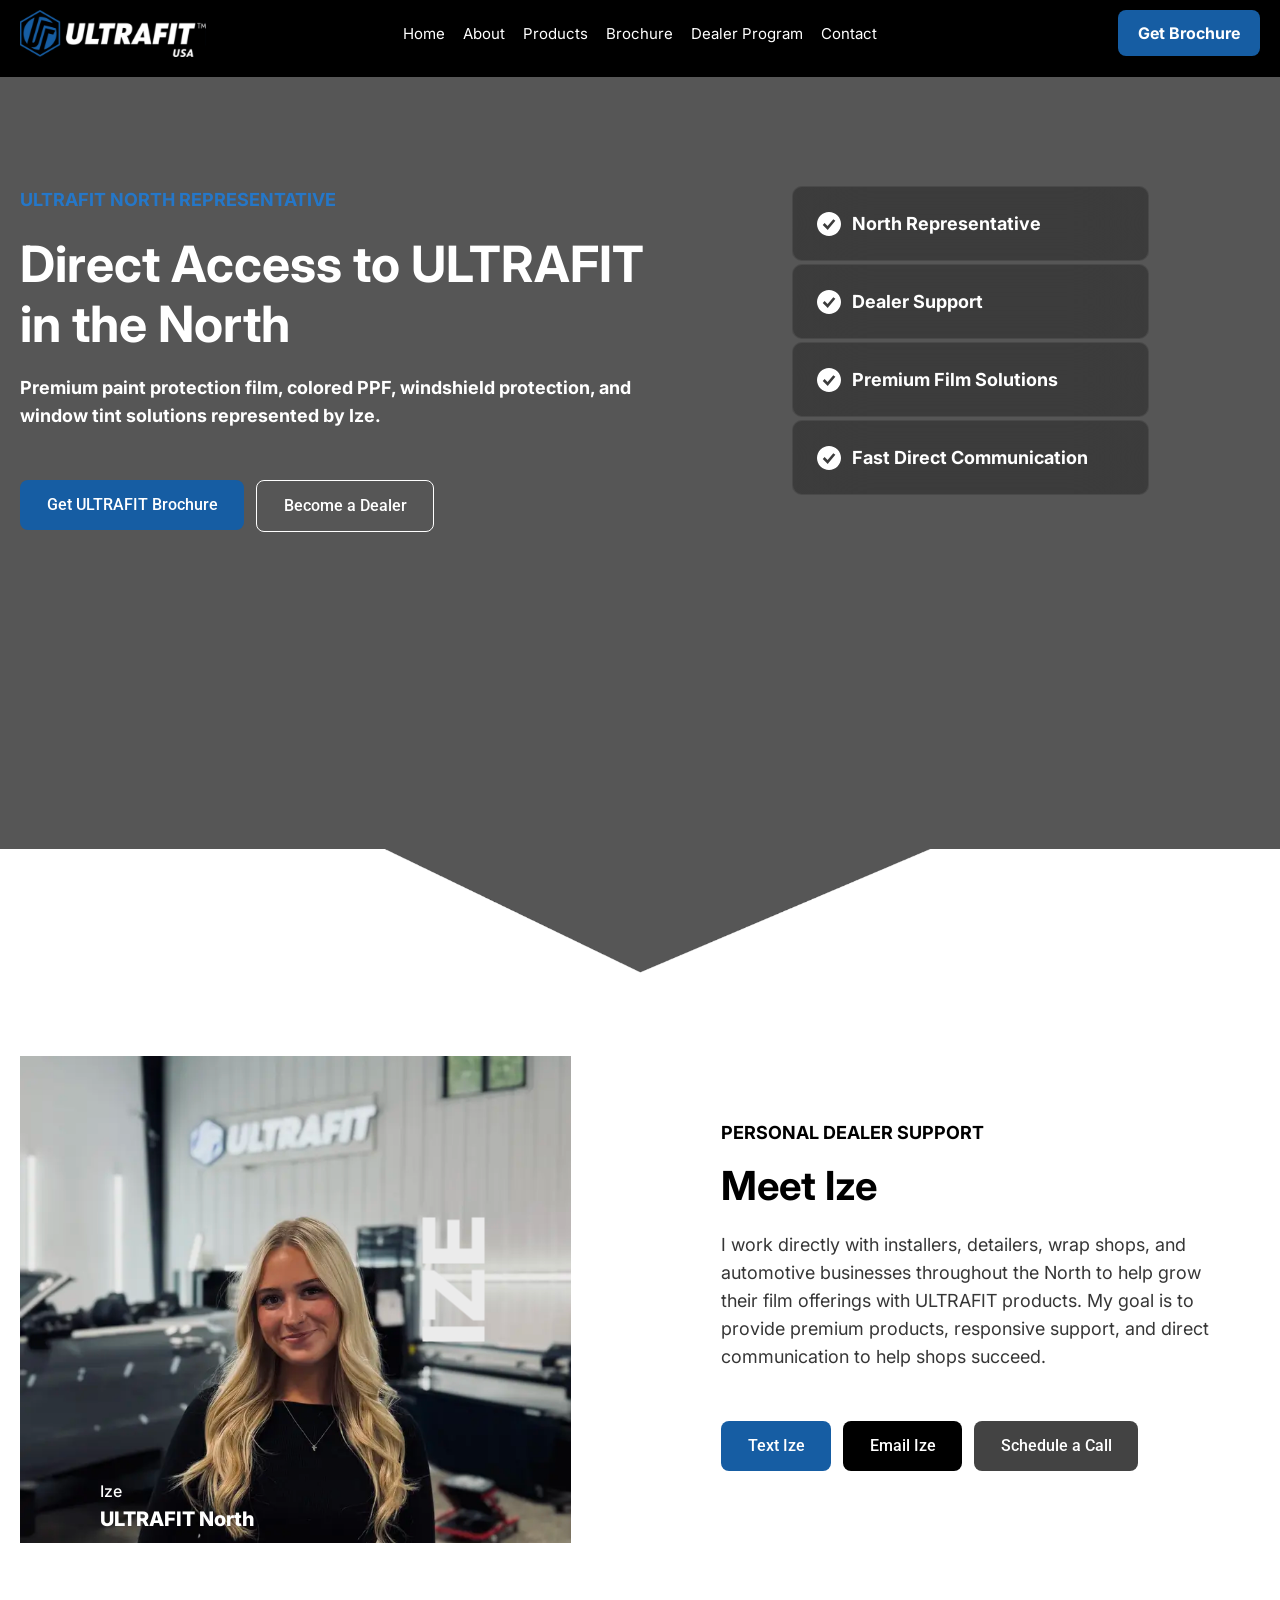
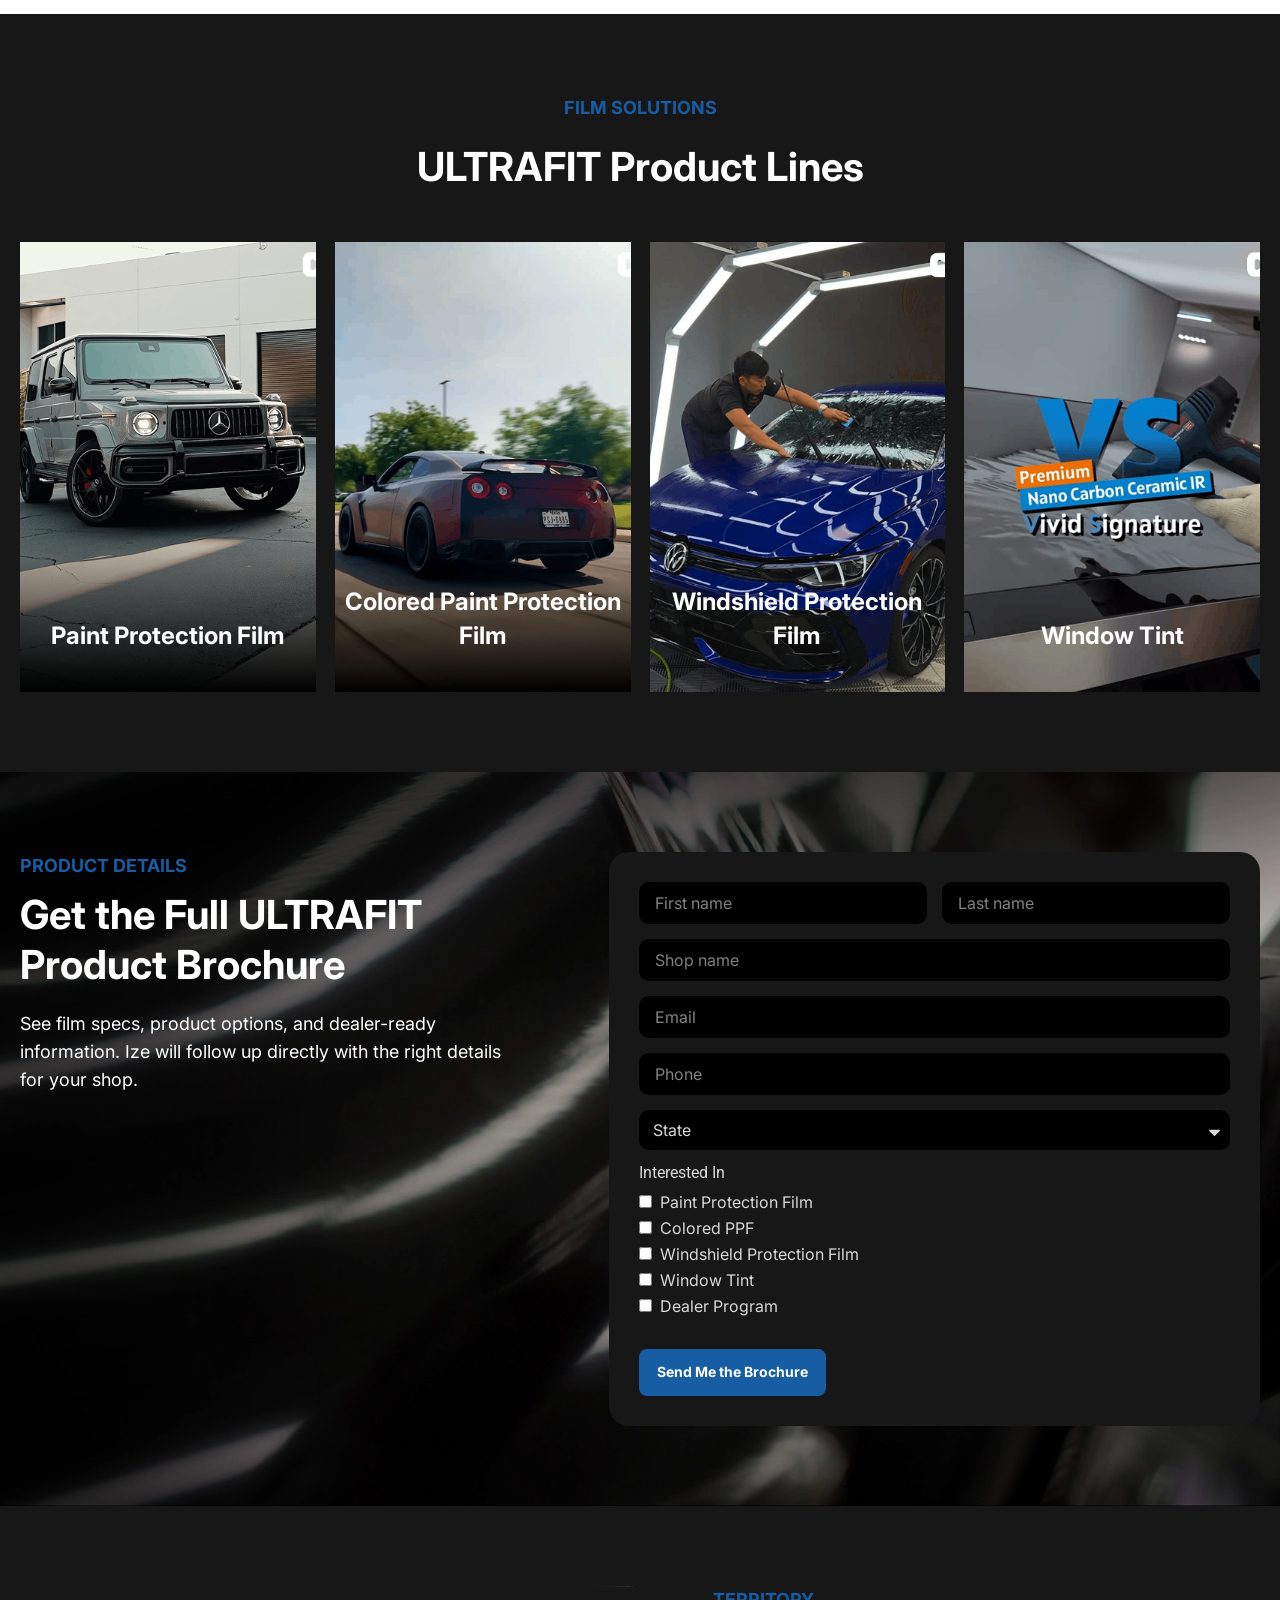
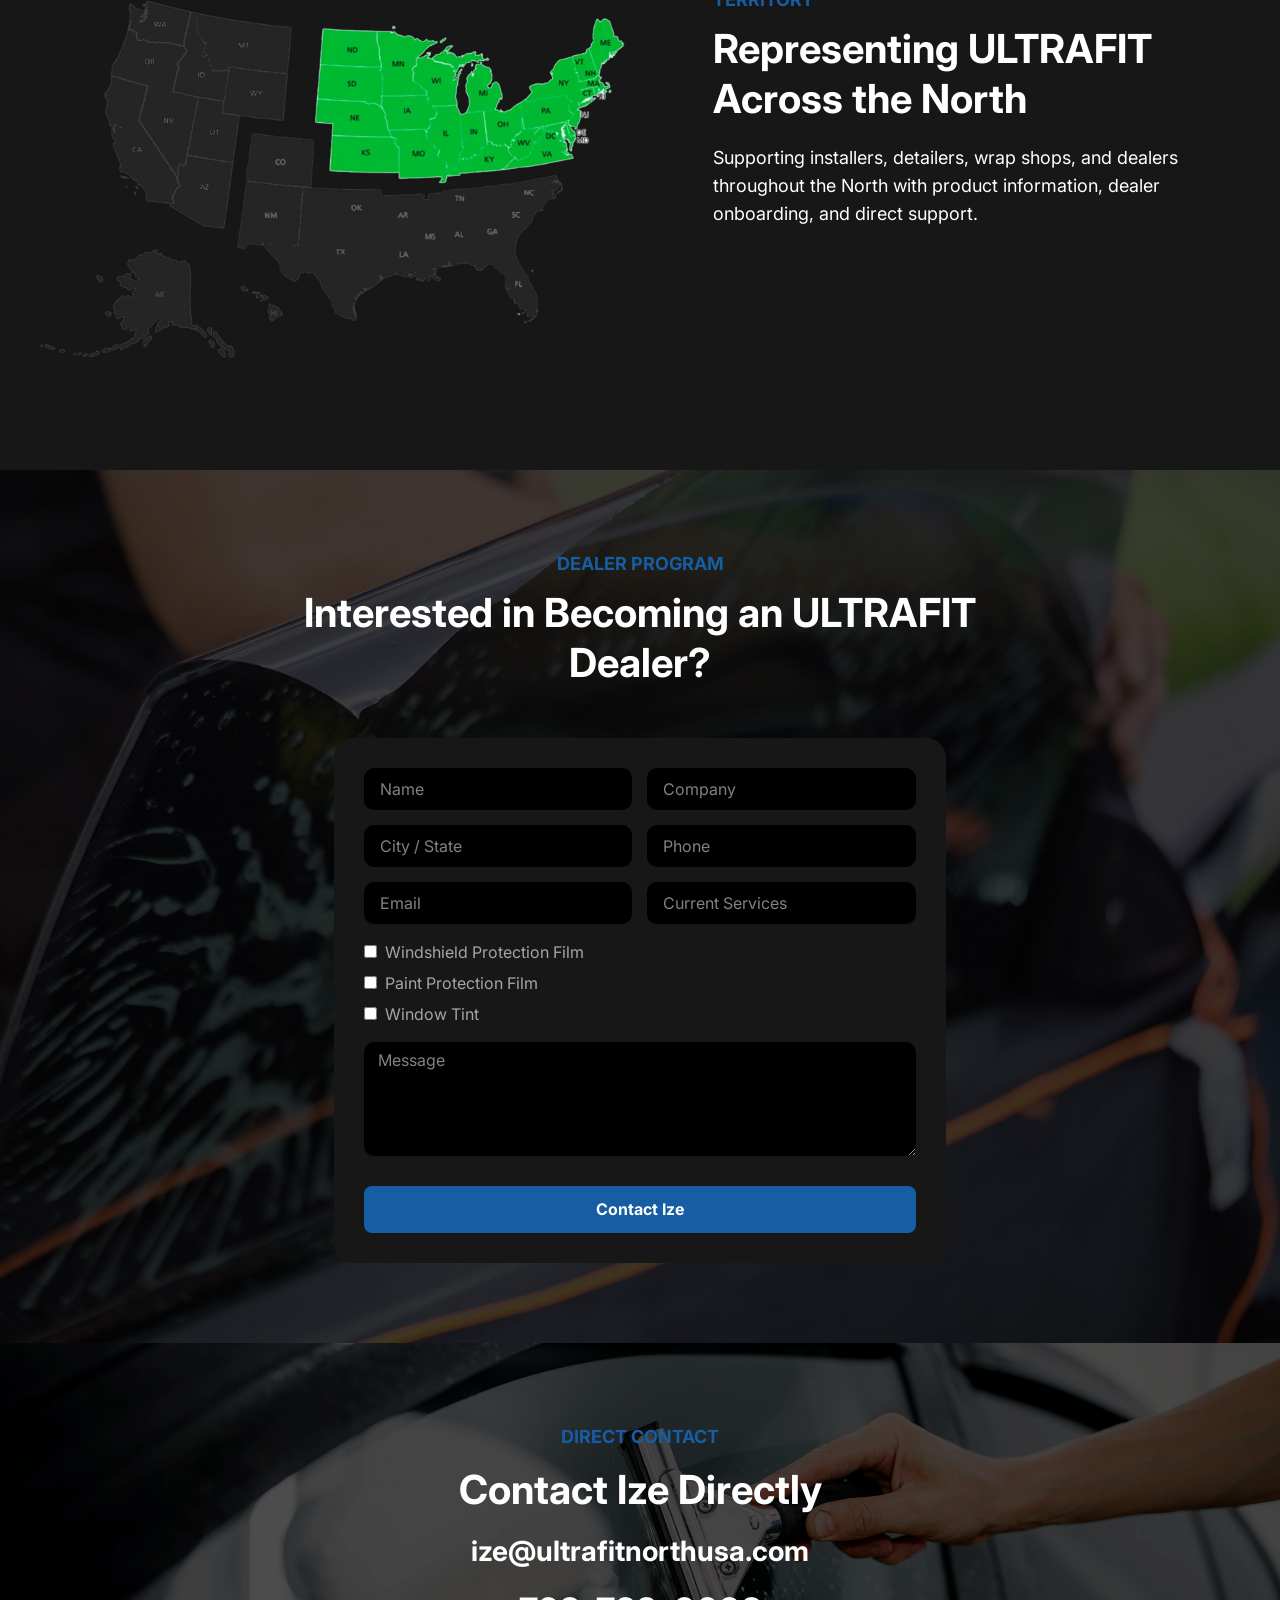
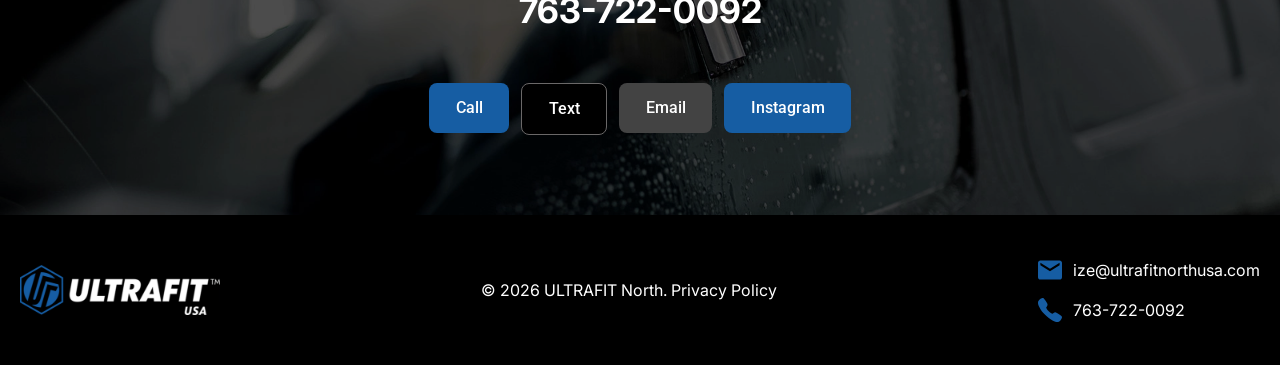
==== commit c5bb9019: "afasdfa" ====
--- a/index.html
+++ b/index.html
@@ -17,12 +17,12 @@
 	<meta property="og:url" content="https://ultrafitize.com/" />
 	<meta property="og:site_name" content="ULTRAFIT" />
 	<meta property="article:modified_time" content="2026-06-26T10:10:35+00:00" />
-	<meta property="og:image" content="wp-content/uploads/2026/05/ultrafit-usa-logo.svg" />
+	<meta property="og:image" content="wp-content/uploads/2026/05/Meet-Ize.webp" />
 	<meta property="og:image:width" content="791" />
 	<meta property="og:image:height" content="699" />
-	<meta property="og:image:type" content="image/svg+xml" />
+	<meta property="og:image:type" content="image/webp" />
 	<meta name="twitter:card" content="summary_large_image" />
-	<script type="application/ld+json" class="yoast-schema-graph">{"@context":"https:\/\/schema.org","@graph":[{"@type":"WebPage","@id":"https:\/\/ultrafitize.com\/","url":"https:\/\/ultrafitize.com\/","name":"ULTRAFIT North | PPF, Windshield Film & Tint","isPartOf":{"@id":"https:\/\/ultrafitize.com\/#website"},"about":{"@id":"https:\/\/ultrafitize.com\/#organization"},"primaryImageOfPage":{"@id":"https:\/\/ultrafitize.com\/#primaryimage"},"image":{"@id":"https:\/\/ultrafitize.com\/#primaryimage"},"thumbnailUrl":"https:\/\/ultrafitize.com\/wp-content\/uploads\/2026\/05\/ultrafit-usa-logo.svg","datePublished":"2026-05-26T05:58:00+00:00","dateModified":"2026-06-26T10:10:35+00:00","description":"Contact Ize, ULTRAFIT North rep, for paint protection film, colored PPF, windshield protection, window tint, brochures, and dealer support.","breadcrumb":{"@id":"https:\/\/ultrafitize.com\/#breadcrumb"},"inLanguage":"en","potentialAction":[{"@type":"ReadAction","target":["https:\/\/ultrafitize.com\/"]}]},{"@type":"ImageObject","inLanguage":"en","@id":"https:\/\/ultrafitize.com\/#primaryimage","url":"https:\/\/ultrafitize.com\/wp-content\/uploads\/2026\/05\/ultrafit-usa-logo.svg","contentUrl":"https:\/\/ultrafitize.com\/wp-content\/uploads\/2026\/05\/ultrafit-usa-logo.svg","width":791,"height":699,"caption":"ULTRAFIT North"},{"@type":"BreadcrumbList","@id":"https:\/\/ultrafitize.com\/#breadcrumb","itemListElement":[{"@type":"ListItem","position":1,"name":"Home"}]},{"@type":"WebSite","@id":"https:\/\/ultrafitize.com\/#website","url":"https:\/\/ultrafitize.com\/","name":"ULTRAFIT","description":"","publisher":{"@id":"https:\/\/ultrafitize.com\/#organization"},"potentialAction":[{"@type":"SearchAction","target":{"@type":"EntryPoint","urlTemplate":"https:\/\/ultrafitize.com\/?s={search_term_string}"},"query-input":{"@type":"PropertyValueSpecification","valueRequired":true,"valueName":"search_term_string"}}],"inLanguage":"en"},{"@type":"Organization","@id":"https:\/\/ultrafitize.com\/#organization","name":"ULTRAFIT","url":"https:\/\/ultrafitize.com\/","logo":{"@type":"ImageObject","inLanguage":"en","@id":"https:\/\/ultrafitize.com\/#\/schema\/logo\/image\/","url":"https:\/\/ultrafitize.com\/wp-content\/uploads\/2026\/05\/ultrafit-usa-logo.svg","contentUrl":"https:\/\/ultrafitize.com\/wp-content\/uploads\/2026\/05\/ultrafit-usa-logo.svg","width":501,"height":126,"caption":"ULTRAFIT"},"image":{"@id":"https:\/\/ultrafitize.com\/#\/schema\/logo\/image\/"}}]}</script>
+	<script type="application/ld+json" class="yoast-schema-graph">{"@context":"https:\/\/schema.org","@graph":[{"@type":"WebPage","@id":"https:\/\/ultrafitize.com\/","url":"https:\/\/ultrafitize.com\/","name":"ULTRAFIT North | PPF, Windshield Film & Tint","isPartOf":{"@id":"https:\/\/ultrafitize.com\/#website"},"about":{"@id":"https:\/\/ultrafitize.com\/#organization"},"primaryImageOfPage":{"@id":"https:\/\/ultrafitize.com\/#primaryimage"},"image":{"@id":"https:\/\/ultrafitize.com\/#primaryimage"},"thumbnailUrl":"https:\/\/ultrafitize.com\/wp-content\/uploads\/2026\/05\/Meet-Ize.webp","datePublished":"2026-05-26T05:58:00+00:00","dateModified":"2026-06-26T10:10:35+00:00","description":"Contact Ize, ULTRAFIT North rep, for paint protection film, colored PPF, windshield protection, window tint, brochures, and dealer support.","breadcrumb":{"@id":"https:\/\/ultrafitize.com\/#breadcrumb"},"inLanguage":"en","potentialAction":[{"@type":"ReadAction","target":["https:\/\/ultrafitize.com\/"]}]},{"@type":"ImageObject","inLanguage":"en","@id":"https:\/\/ultrafitize.com\/#primaryimage","url":"https:\/\/ultrafitize.com\/wp-content\/uploads\/2026\/05\/Meet-Ize.webp","contentUrl":"https:\/\/ultrafitize.com\/wp-content\/uploads\/2026\/05\/Meet-Ize.webp","width":791,"height":699,"caption":"ULTRAFIT North"},{"@type":"BreadcrumbList","@id":"https:\/\/ultrafitize.com\/#breadcrumb","itemListElement":[{"@type":"ListItem","position":1,"name":"Home"}]},{"@type":"WebSite","@id":"https:\/\/ultrafitize.com\/#website","url":"https:\/\/ultrafitize.com\/","name":"ULTRAFIT","description":"","publisher":{"@id":"https:\/\/ultrafitize.com\/#organization"},"potentialAction":[{"@type":"SearchAction","target":{"@type":"EntryPoint","urlTemplate":"https:\/\/ultrafitize.com\/?s={search_term_string}"},"query-input":{"@type":"PropertyValueSpecification","valueRequired":true,"valueName":"search_term_string"}}],"inLanguage":"en"},{"@type":"Organization","@id":"https:\/\/ultrafitize.com\/#organization","name":"ULTRAFIT","url":"https:\/\/ultrafitize.com\/","logo":{"@type":"ImageObject","inLanguage":"en","@id":"https:\/\/ultrafitize.com\/#\/schema\/logo\/image\/","url":"https:\/\/ultrafitize.com\/wp-content\/uploads\/2026\/05\/ultrafit-usa-logo.svg","contentUrl":"https:\/\/ultrafitize.com\/wp-content\/uploads\/2026\/05\/ultrafit-usa-logo.svg","width":501,"height":126,"caption":"ULTRAFIT"},"image":{"@id":"https:\/\/ultrafitize.com\/#\/schema\/logo\/image\/"}}]}</script>
 	<!-- / Yoast SEO plugin. -->
 
 
@@ -323,7 +323,7 @@
 		<div class="elementor-element elementor-element-d5c6cf1 e-con-full e-flex e-con e-child" data-id="d5c6cf1" data-element_type="container" data-e-type="container">
 		<div class="elementor-element elementor-element-390bfe2 e-con-full e-flex e-con e-child" data-id="390bfe2" data-element_type="container" data-e-type="container" data-settings="{&quot;background_background&quot;:&quot;classic&quot;}">
 				<div class="elementor-element elementor-element-519b89d elementor-widget elementor-widget-image" data-id="519b89d" data-element_type="widget" data-e-type="widget" data-widget_type="image.default">
-															<img decoding="async" width="791" height="699" src="wp-content/uploads/2026/05/Meet-Ize-coming-soon.svg" class="attachment-full size-full wp-image-491" alt="Photo coming soon" />															</div>
+															<img decoding="async" width="791" height="699" src="wp-content/uploads/2026/05/Meet-Ize.webp" class="attachment-full size-full wp-image-491" alt="Ize — ULTRAFIT North" />															</div>
 				<div class="elementor-element elementor-element-825c442 elementor-widget elementor-widget-icon-box" data-id="825c442" data-element_type="widget" data-e-type="widget" data-widget_type="icon-box.default">
 							<div class="elementor-icon-box-wrapper">
 
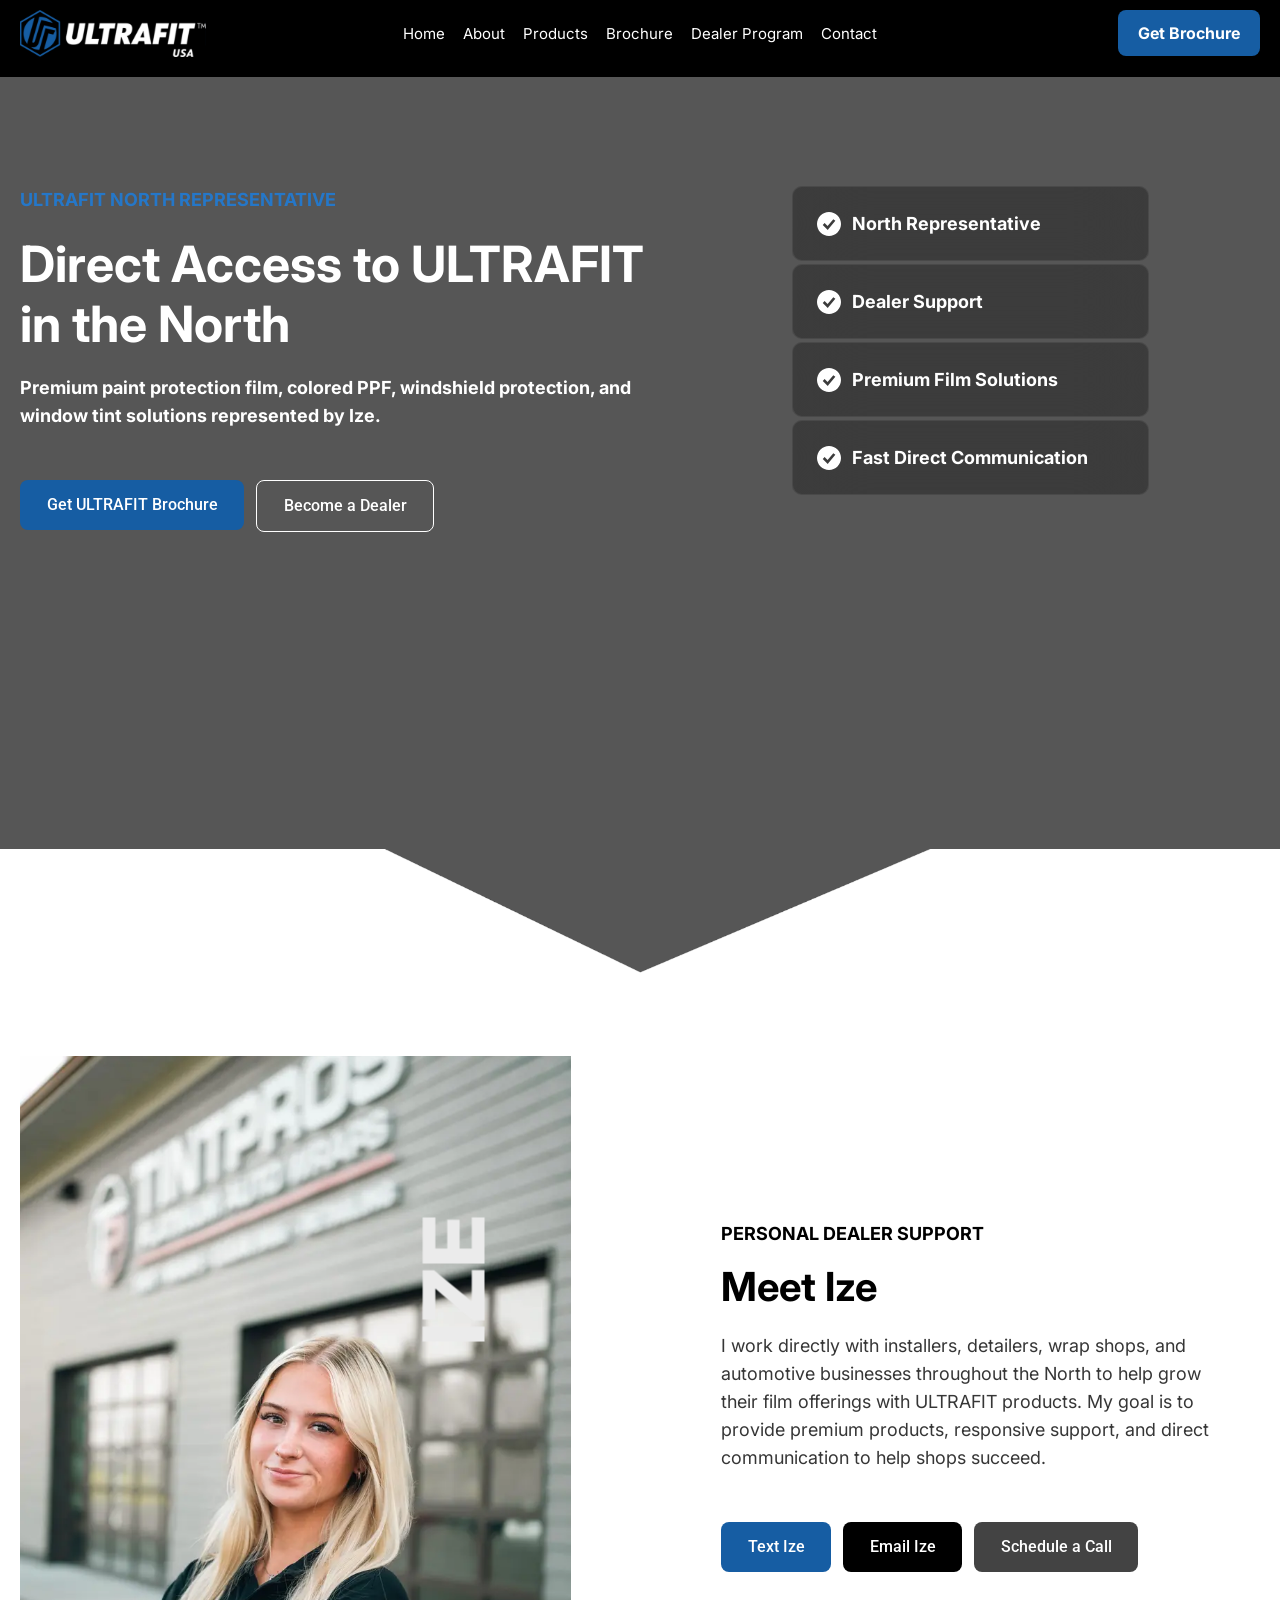
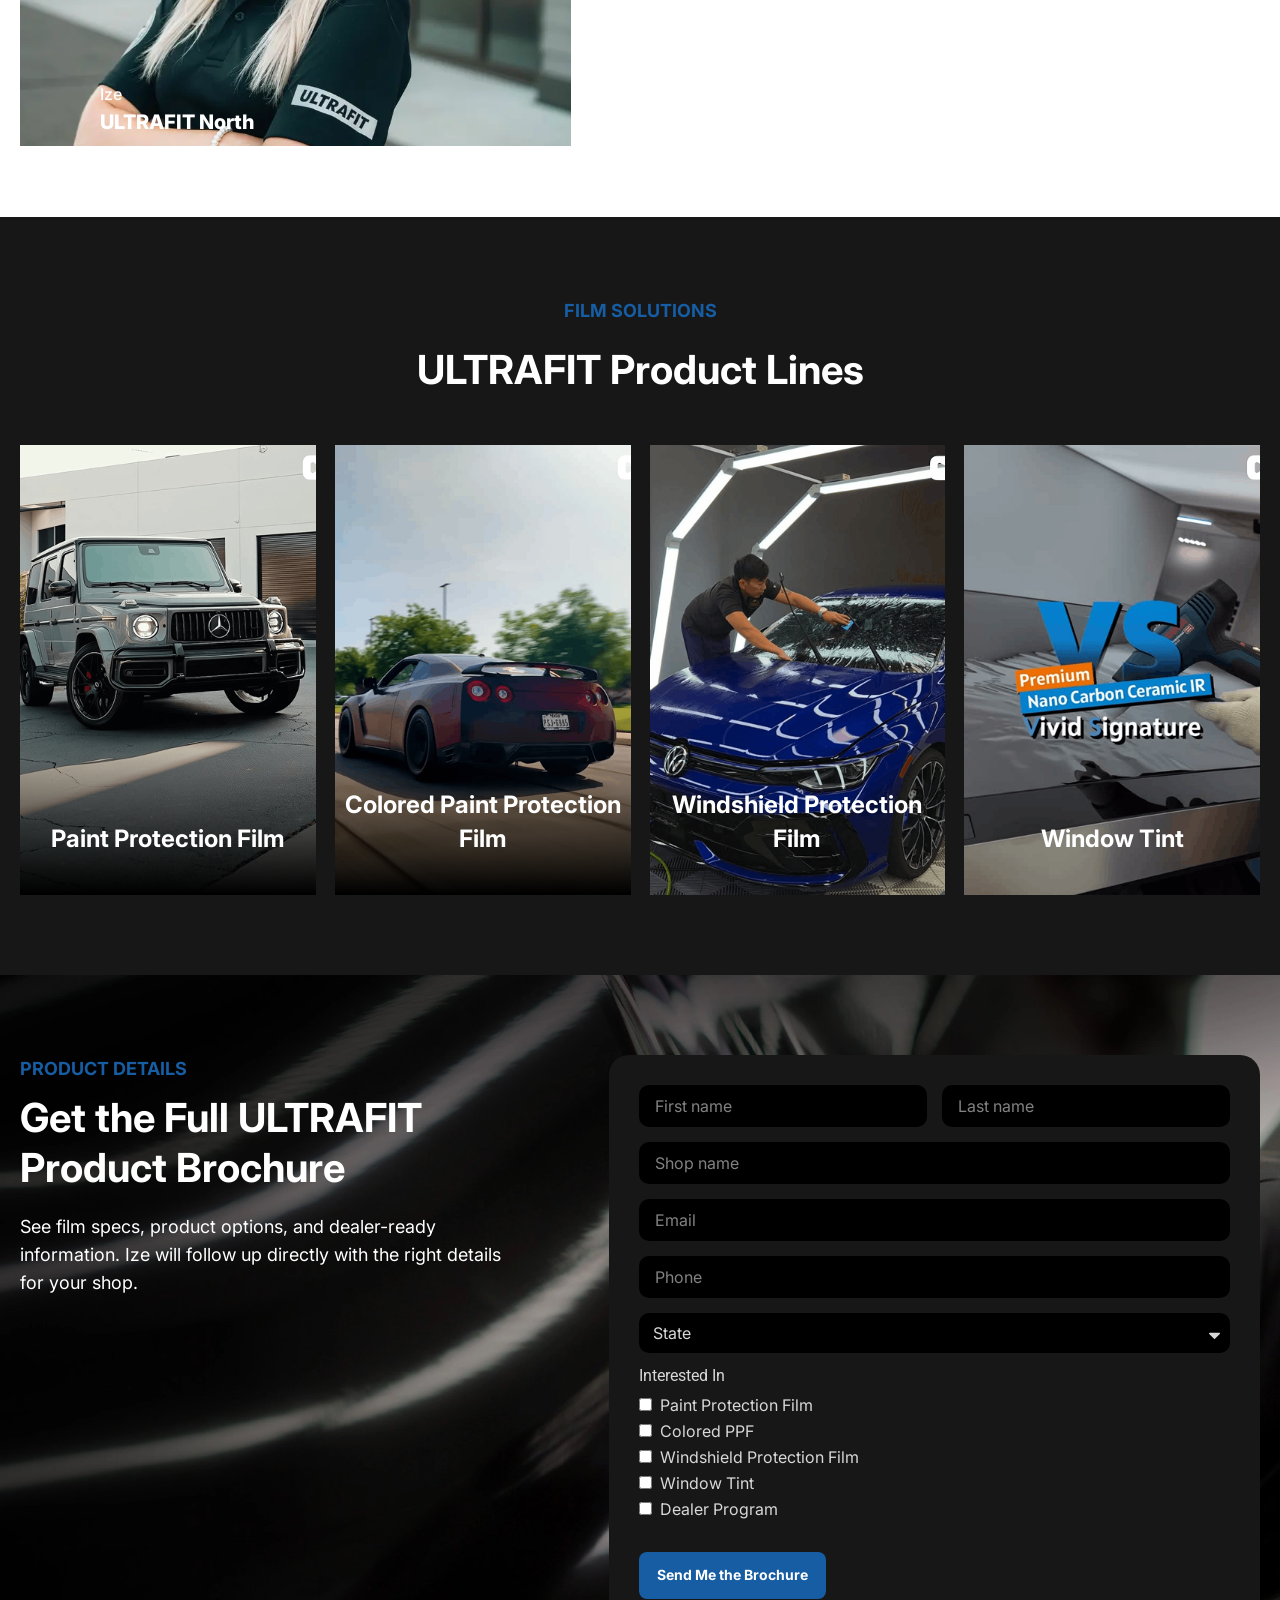
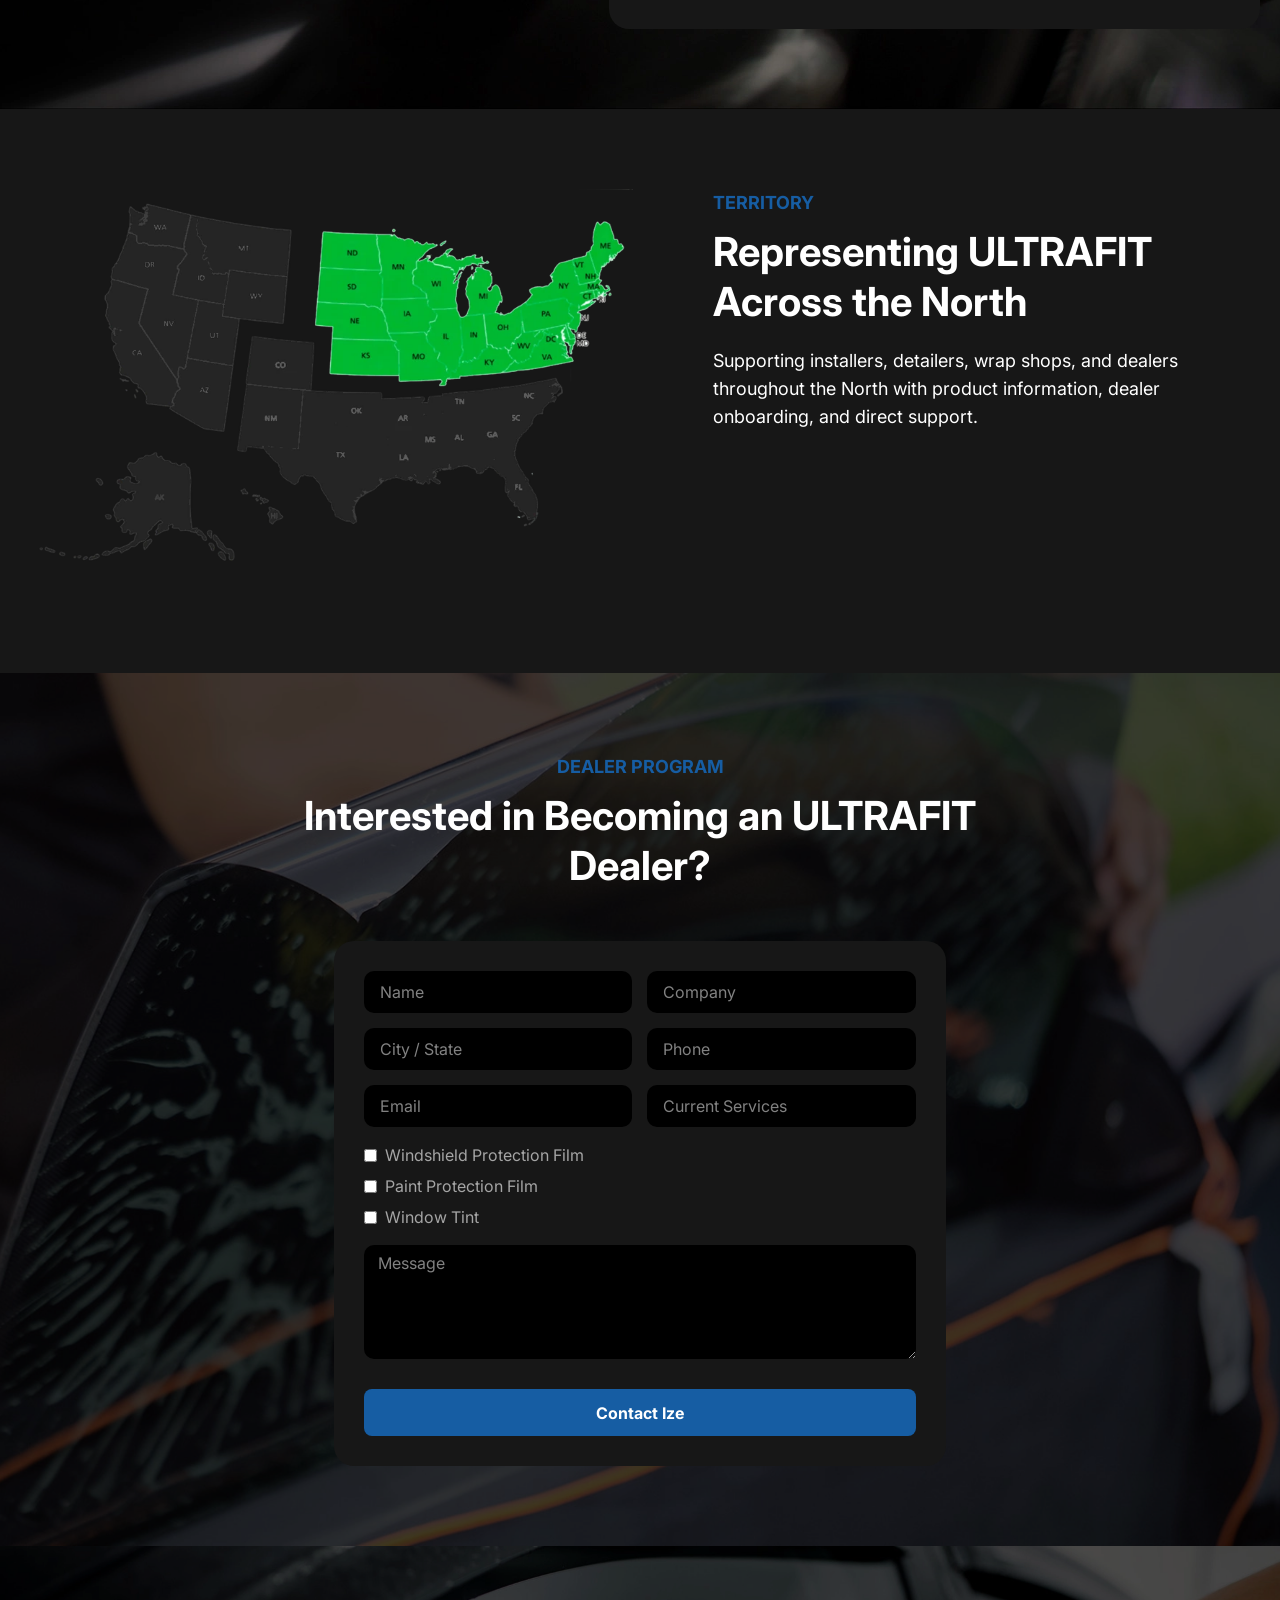
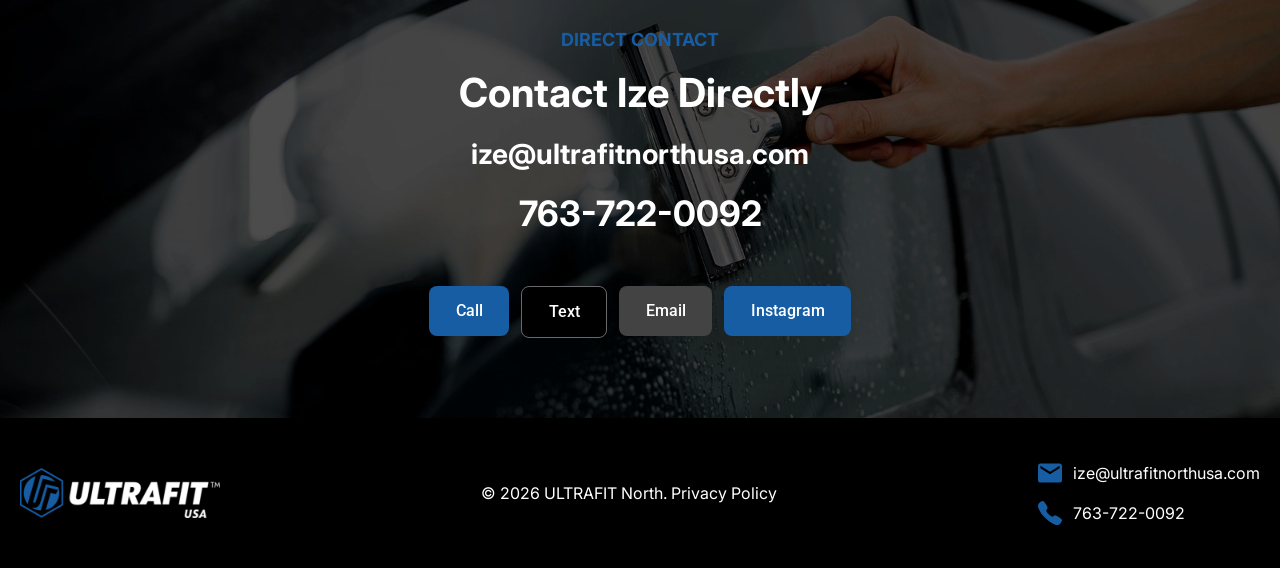
==== commit ed6ac4a3: "Add files via upload" ====
--- a/index.html
+++ b/index.html
@@ -19,10 +19,10 @@
 	<meta property="article:modified_time" content="2026-06-26T10:10:35+00:00" />
 	<meta property="og:image" content="wp-content/uploads/2026/05/Meet-Ize.webp" />
 	<meta property="og:image:width" content="791" />
-	<meta property="og:image:height" content="699" />
+	<meta property="og:image:height" content="991" />
 	<meta property="og:image:type" content="image/webp" />
 	<meta name="twitter:card" content="summary_large_image" />
-	<script type="application/ld+json" class="yoast-schema-graph">{"@context":"https:\/\/schema.org","@graph":[{"@type":"WebPage","@id":"https:\/\/ultrafitize.com\/","url":"https:\/\/ultrafitize.com\/","name":"ULTRAFIT North | PPF, Windshield Film & Tint","isPartOf":{"@id":"https:\/\/ultrafitize.com\/#website"},"about":{"@id":"https:\/\/ultrafitize.com\/#organization"},"primaryImageOfPage":{"@id":"https:\/\/ultrafitize.com\/#primaryimage"},"image":{"@id":"https:\/\/ultrafitize.com\/#primaryimage"},"thumbnailUrl":"https:\/\/ultrafitize.com\/wp-content\/uploads\/2026\/05\/Meet-Ize.webp","datePublished":"2026-05-26T05:58:00+00:00","dateModified":"2026-06-26T10:10:35+00:00","description":"Contact Ize, ULTRAFIT North rep, for paint protection film, colored PPF, windshield protection, window tint, brochures, and dealer support.","breadcrumb":{"@id":"https:\/\/ultrafitize.com\/#breadcrumb"},"inLanguage":"en","potentialAction":[{"@type":"ReadAction","target":["https:\/\/ultrafitize.com\/"]}]},{"@type":"ImageObject","inLanguage":"en","@id":"https:\/\/ultrafitize.com\/#primaryimage","url":"https:\/\/ultrafitize.com\/wp-content\/uploads\/2026\/05\/Meet-Ize.webp","contentUrl":"https:\/\/ultrafitize.com\/wp-content\/uploads\/2026\/05\/Meet-Ize.webp","width":791,"height":699,"caption":"ULTRAFIT North"},{"@type":"BreadcrumbList","@id":"https:\/\/ultrafitize.com\/#breadcrumb","itemListElement":[{"@type":"ListItem","position":1,"name":"Home"}]},{"@type":"WebSite","@id":"https:\/\/ultrafitize.com\/#website","url":"https:\/\/ultrafitize.com\/","name":"ULTRAFIT","description":"","publisher":{"@id":"https:\/\/ultrafitize.com\/#organization"},"potentialAction":[{"@type":"SearchAction","target":{"@type":"EntryPoint","urlTemplate":"https:\/\/ultrafitize.com\/?s={search_term_string}"},"query-input":{"@type":"PropertyValueSpecification","valueRequired":true,"valueName":"search_term_string"}}],"inLanguage":"en"},{"@type":"Organization","@id":"https:\/\/ultrafitize.com\/#organization","name":"ULTRAFIT","url":"https:\/\/ultrafitize.com\/","logo":{"@type":"ImageObject","inLanguage":"en","@id":"https:\/\/ultrafitize.com\/#\/schema\/logo\/image\/","url":"https:\/\/ultrafitize.com\/wp-content\/uploads\/2026\/05\/ultrafit-usa-logo.svg","contentUrl":"https:\/\/ultrafitize.com\/wp-content\/uploads\/2026\/05\/ultrafit-usa-logo.svg","width":501,"height":126,"caption":"ULTRAFIT"},"image":{"@id":"https:\/\/ultrafitize.com\/#\/schema\/logo\/image\/"}}]}</script>
+	<script type="application/ld+json" class="yoast-schema-graph">{"@context":"https:\/\/schema.org","@graph":[{"@type":"WebPage","@id":"https:\/\/ultrafitize.com\/","url":"https:\/\/ultrafitize.com\/","name":"ULTRAFIT North | PPF, Windshield Film & Tint","isPartOf":{"@id":"https:\/\/ultrafitize.com\/#website"},"about":{"@id":"https:\/\/ultrafitize.com\/#organization"},"primaryImageOfPage":{"@id":"https:\/\/ultrafitize.com\/#primaryimage"},"image":{"@id":"https:\/\/ultrafitize.com\/#primaryimage"},"thumbnailUrl":"https:\/\/ultrafitize.com\/wp-content\/uploads\/2026\/05\/Meet-Ize.webp","datePublished":"2026-05-26T05:58:00+00:00","dateModified":"2026-06-26T10:10:35+00:00","description":"Contact Ize, ULTRAFIT North rep, for paint protection film, colored PPF, windshield protection, window tint, brochures, and dealer support.","breadcrumb":{"@id":"https:\/\/ultrafitize.com\/#breadcrumb"},"inLanguage":"en","potentialAction":[{"@type":"ReadAction","target":["https:\/\/ultrafitize.com\/"]}]},{"@type":"ImageObject","inLanguage":"en","@id":"https:\/\/ultrafitize.com\/#primaryimage","url":"https:\/\/ultrafitize.com\/wp-content\/uploads\/2026\/05\/Meet-Ize.webp","contentUrl":"https:\/\/ultrafitize.com\/wp-content\/uploads\/2026\/05\/Meet-Ize.webp","width":791,"height":991,"caption":"ULTRAFIT North"},{"@type":"BreadcrumbList","@id":"https:\/\/ultrafitize.com\/#breadcrumb","itemListElement":[{"@type":"ListItem","position":1,"name":"Home"}]},{"@type":"WebSite","@id":"https:\/\/ultrafitize.com\/#website","url":"https:\/\/ultrafitize.com\/","name":"ULTRAFIT","description":"","publisher":{"@id":"https:\/\/ultrafitize.com\/#organization"},"potentialAction":[{"@type":"SearchAction","target":{"@type":"EntryPoint","urlTemplate":"https:\/\/ultrafitize.com\/?s={search_term_string}"},"query-input":{"@type":"PropertyValueSpecification","valueRequired":true,"valueName":"search_term_string"}}],"inLanguage":"en"},{"@type":"Organization","@id":"https:\/\/ultrafitize.com\/#organization","name":"ULTRAFIT","url":"https:\/\/ultrafitize.com\/","logo":{"@type":"ImageObject","inLanguage":"en","@id":"https:\/\/ultrafitize.com\/#\/schema\/logo\/image\/","url":"https:\/\/ultrafitize.com\/wp-content\/uploads\/2026\/05\/ultrafit-usa-logo.svg","contentUrl":"https:\/\/ultrafitize.com\/wp-content\/uploads\/2026\/05\/ultrafit-usa-logo.svg","width":501,"height":126,"caption":"ULTRAFIT"},"image":{"@id":"https:\/\/ultrafitize.com\/#\/schema\/logo\/image\/"}}]}</script>
 	<!-- / Yoast SEO plugin. -->
 
 
@@ -323,7 +323,7 @@
 		<div class="elementor-element elementor-element-d5c6cf1 e-con-full e-flex e-con e-child" data-id="d5c6cf1" data-element_type="container" data-e-type="container">
 		<div class="elementor-element elementor-element-390bfe2 e-con-full e-flex e-con e-child" data-id="390bfe2" data-element_type="container" data-e-type="container" data-settings="{&quot;background_background&quot;:&quot;classic&quot;}">
 				<div class="elementor-element elementor-element-519b89d elementor-widget elementor-widget-image" data-id="519b89d" data-element_type="widget" data-e-type="widget" data-widget_type="image.default">
-															<img decoding="async" width="791" height="699" src="wp-content/uploads/2026/05/Meet-Ize.webp" class="attachment-full size-full wp-image-491" alt="Ize — ULTRAFIT North" />															</div>
+															<img decoding="async" width="791" height="991" src="wp-content/uploads/2026/05/Meet-Ize.webp" class="attachment-full size-full wp-image-491" alt="Ize — ULTRAFIT North" />															</div>
 				<div class="elementor-element elementor-element-825c442 elementor-widget elementor-widget-icon-box" data-id="825c442" data-element_type="widget" data-e-type="widget" data-widget_type="icon-box.default">
 							<div class="elementor-icon-box-wrapper">
 
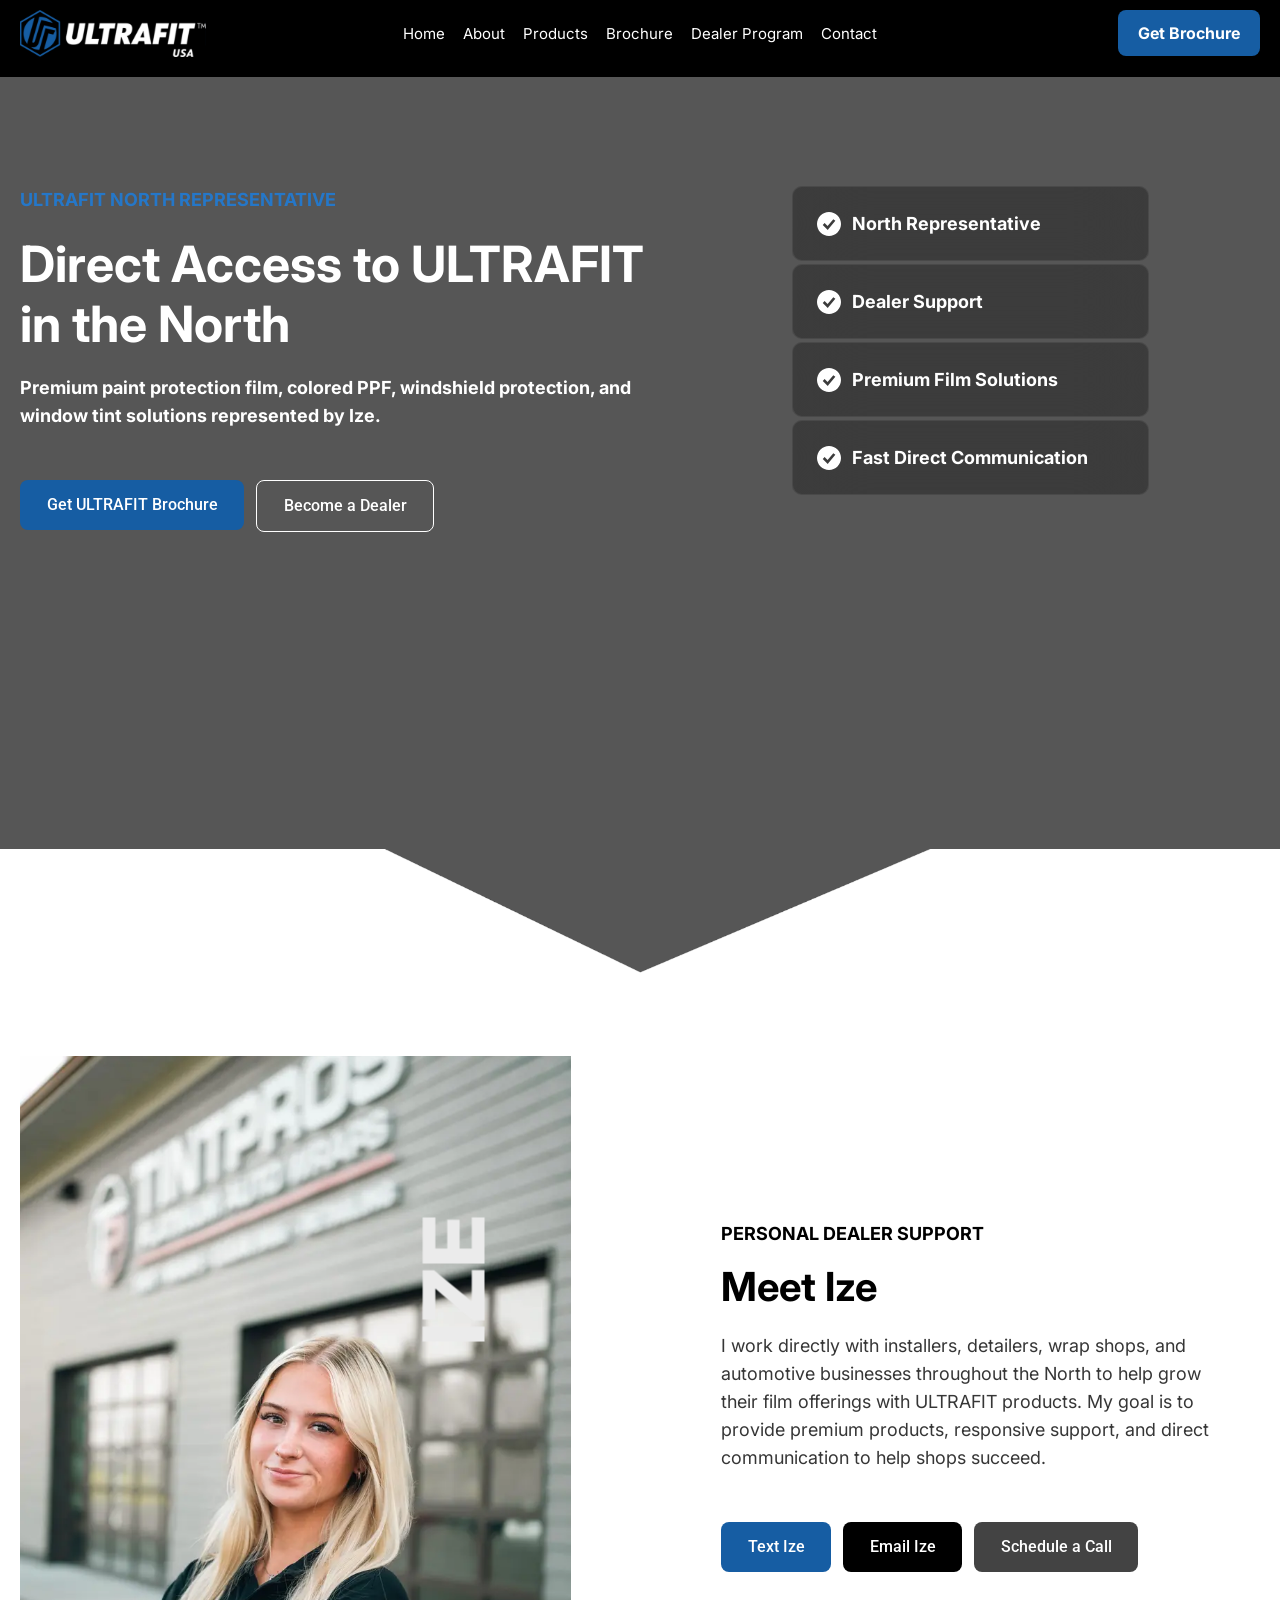
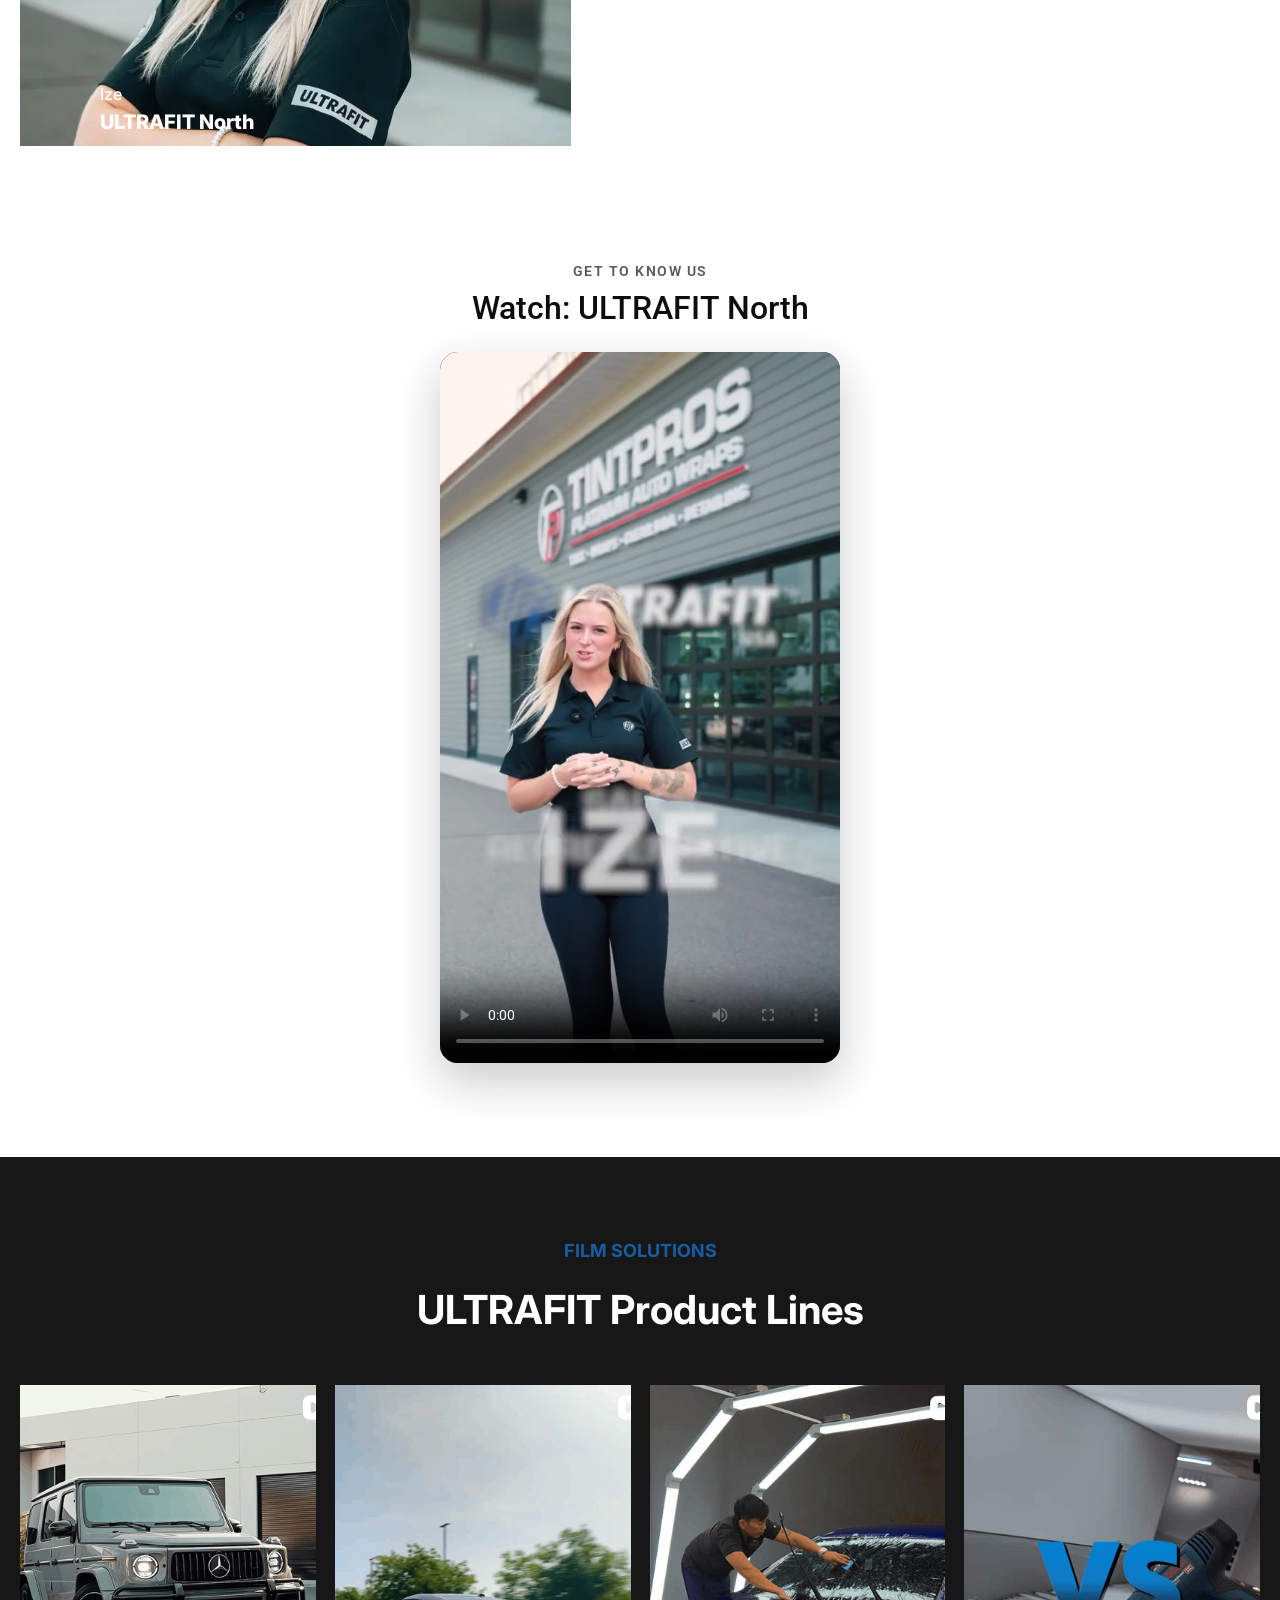
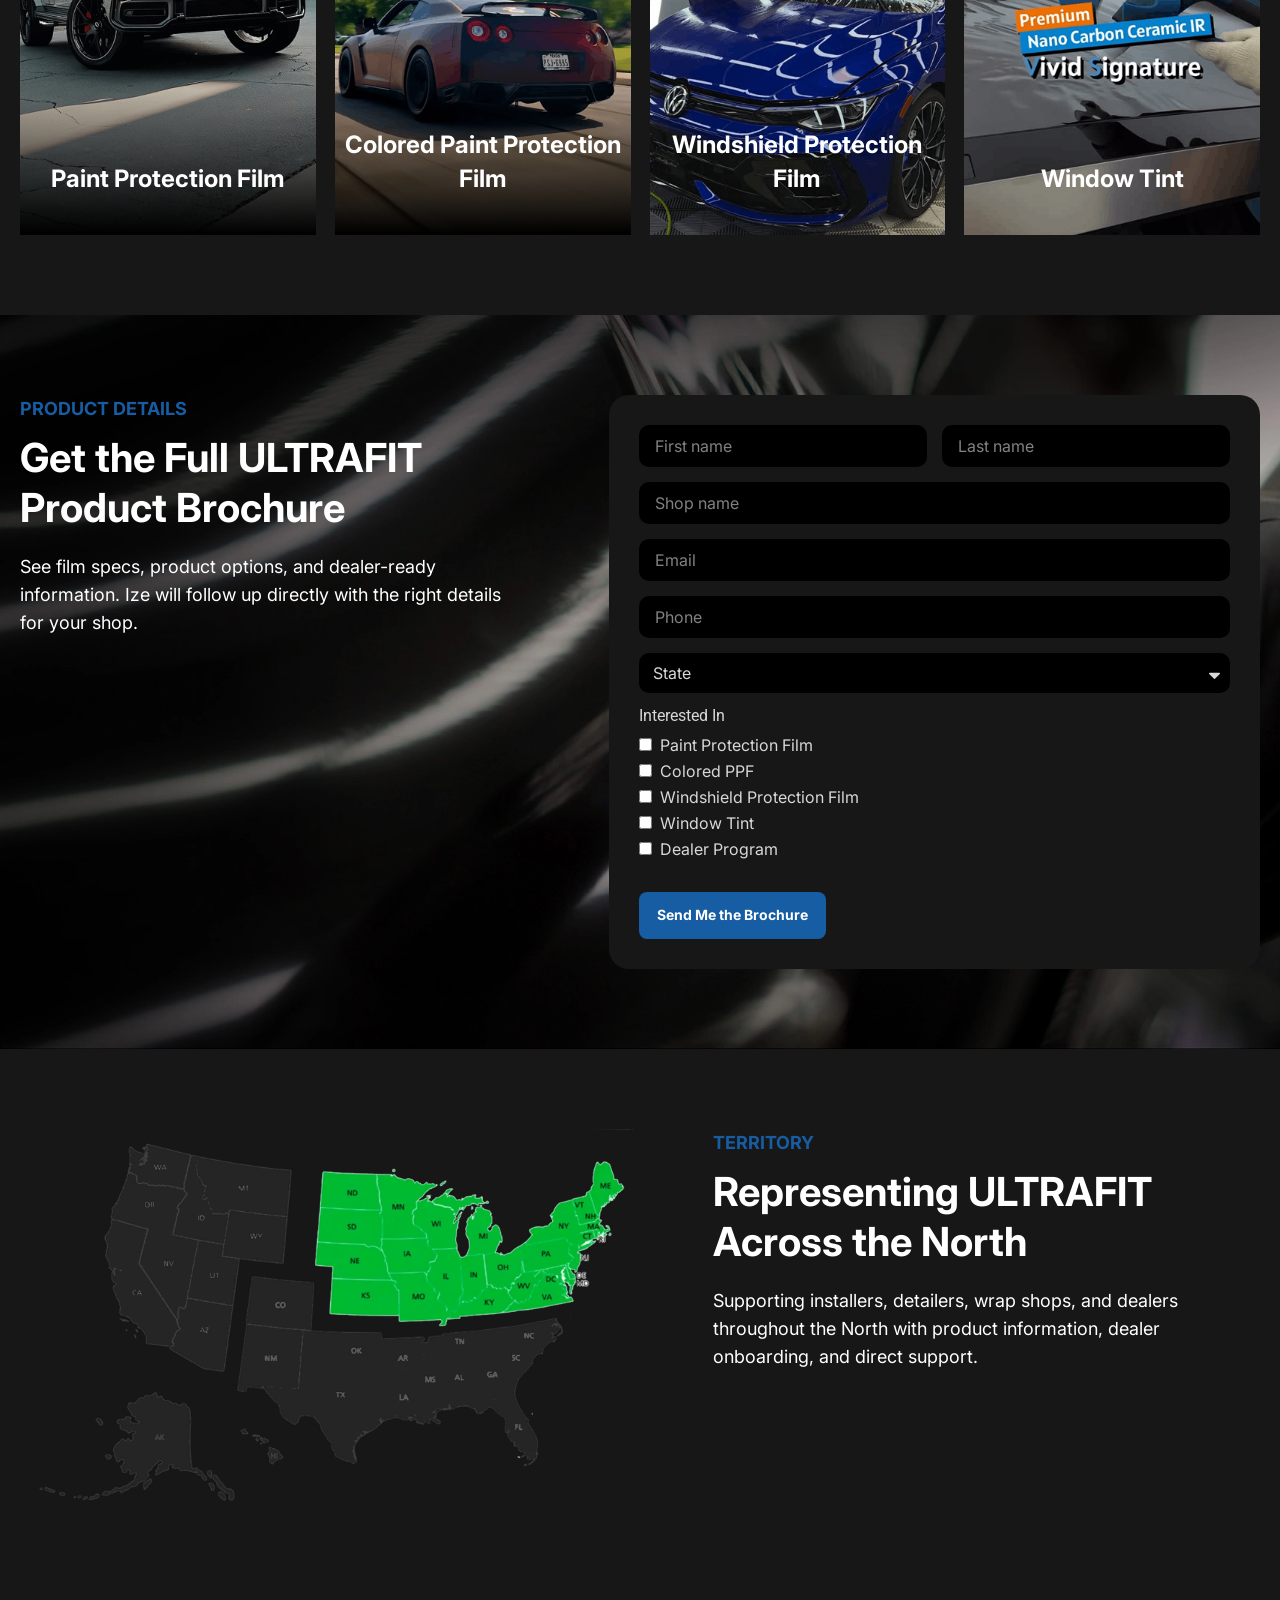
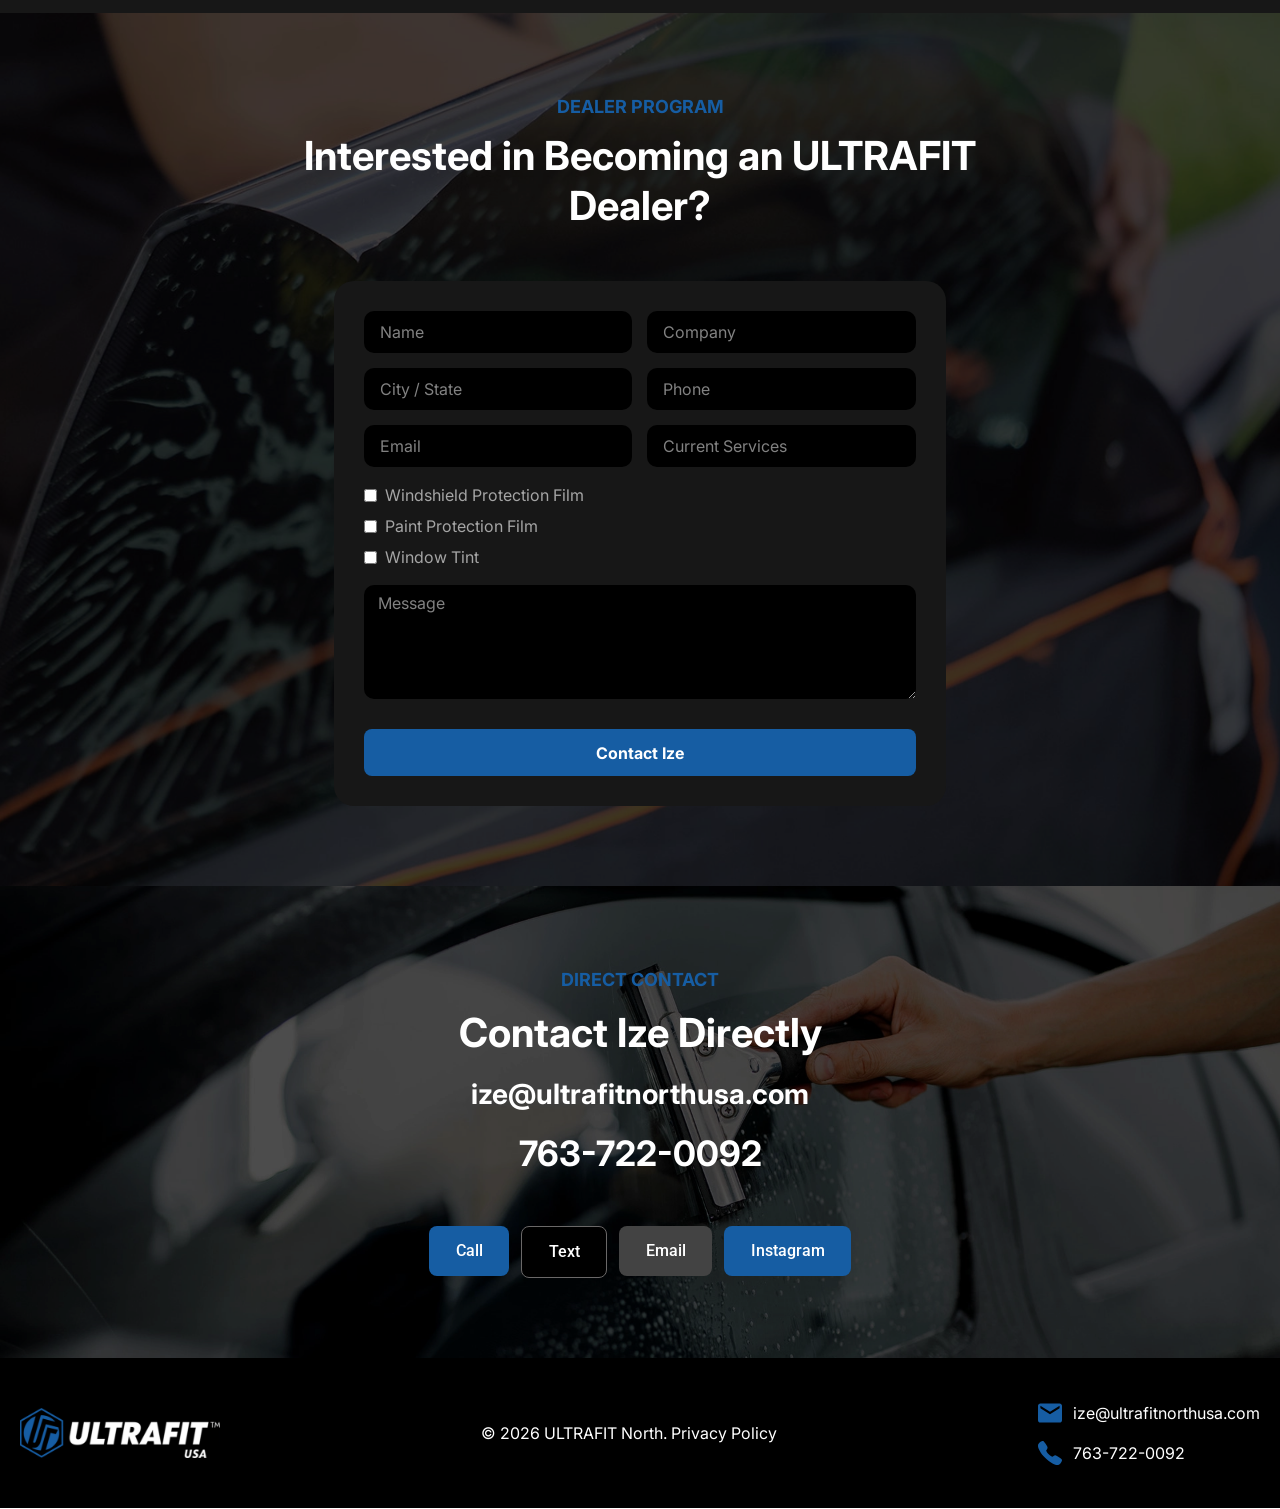
==== commit 0a04773a: "Add Meet Ize intro video section to homepage" ====
--- a/index.html
+++ b/index.html
@@ -379,6 +379,18 @@
 				</div>
 				</div>
 				</div>
+					</div>
+				</div>
+		<div class="elementor-element container-pad e-flex e-con-boxed e-con e-parent" data-element_type="container" id="Ize-Video" style="background-color:#ffffff;">
+					<div class="e-con-inner" style="display:flex;flex-direction:column;align-items:center;text-align:center;gap:28px;padding-top:20px;padding-bottom:70px;">
+		<div>
+					<p style="margin:0 0 10px;font-size:14px;font-weight:600;letter-spacing:1.5px;text-transform:uppercase;color:#54595f;">Get To Know Us</p>
+					<h2 class="elementor-heading-title elementor-size-default" style="margin:0;color:#0c0d0e;">Watch: ULTRAFIT North</h2>
+		</div>
+					<video controls playsinline preload="metadata" poster="wp-content/uploads/2026/07/ultrafit-ize-poster.jpg" style="width:100%;max-width:400px;border-radius:18px;box-shadow:0 18px 45px rgba(12,13,14,0.22);display:block;background:#000;">
+						<source src="wp-content/uploads/2026/07/ultrafit-ize.mp4" type="video/mp4" />
+						Your browser does not support the video tag.
+					</video>
 					</div>
 				</div>
 		<div class="elementor-element elementor-element-2c34625 container-pad e-flex e-con-boxed e-con e-parent" data-id="2c34625" data-element_type="container" data-e-type="container" id="ULTRAFIT-Product" data-settings="{&quot;background_background&quot;:&quot;classic&quot;}">
